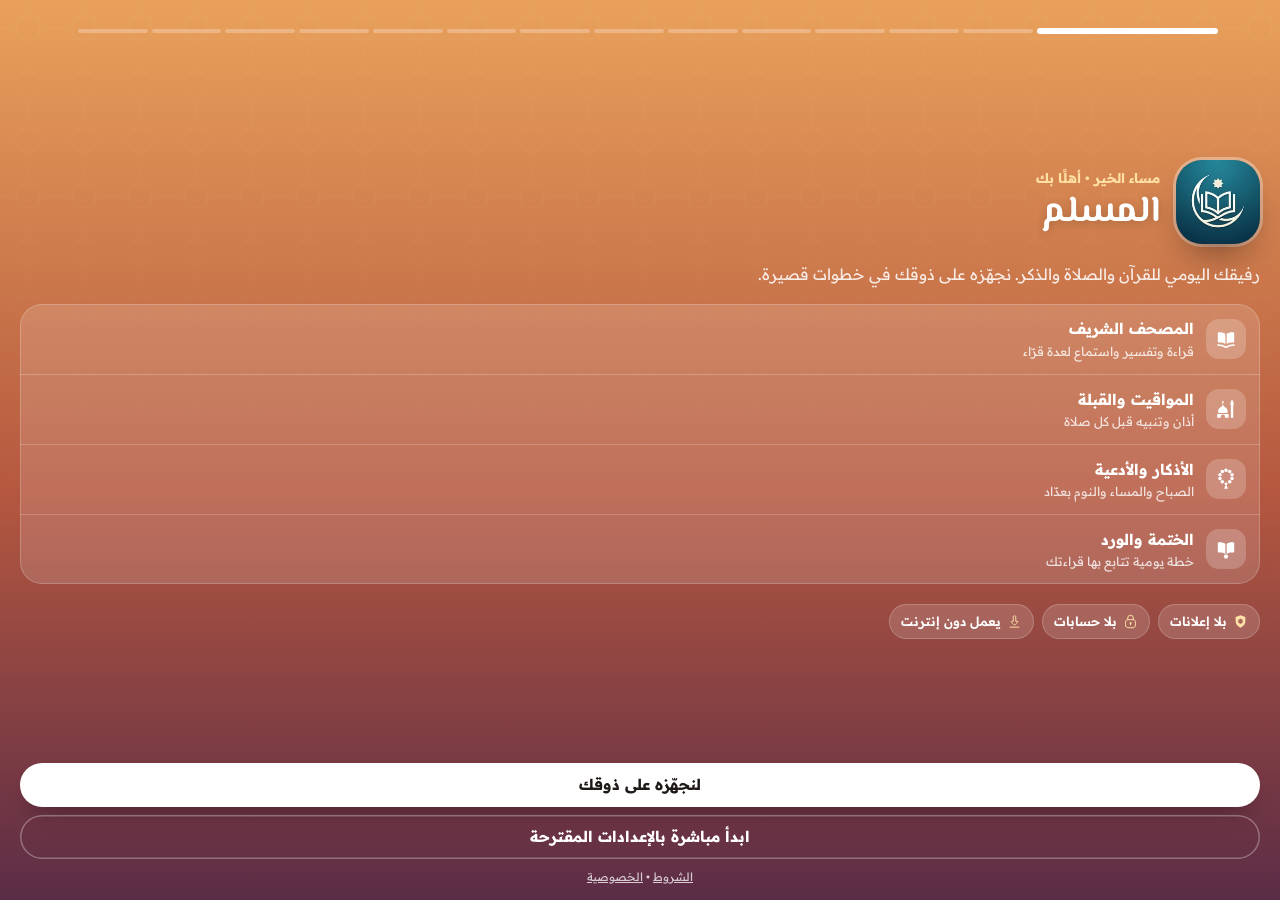
==== index.html @ fe561a9b "Update to 4.0.0 Co-Authored-By: Claude Opus 5.5 <noreply@anthropic.com>" ====
<!doctype html>
<html lang="ar" dir="rtl" data-skin="glass" data-theme="light">
<head>
<meta charset="utf-8">
<meta http-equiv="Content-Security-Policy" content="default-src 'self'; script-src 'self' 'wasm-unsafe-eval' https://maps.googleapis.com https://maps.gstatic.com; style-src 'self' 'unsafe-inline' https://fonts.googleapis.com; img-src 'self' data: blob: https:; media-src 'self' blob: data: https:; font-src 'self' data: https://fonts.gstatic.com; connect-src 'self' https: blob: data:; worker-src 'self' blob:; frame-src https://www.youtube-nocookie.com https://www.youtube.com; object-src 'none'; base-uri 'self'; form-action 'none'">
<meta name="referrer" content="origin">
<meta name="viewport" content="width=device-width,initial-scale=1,viewport-fit=cover,user-scalable=no,interactive-widget=resizes-content">
<meta name="theme-color" content="#0c1512">
<meta name="color-scheme" content="light dark">
<title>المسلم</title>
<link rel="manifest" href="manifest.webmanifest">
<link rel="icon" href="img/icon-192.png">
<link rel="apple-touch-icon" href="img/apple-touch-icon.png">
<meta name="apple-mobile-web-app-capable" content="yes">
<meta name="mobile-web-app-capable" content="yes">
<meta name="apple-mobile-web-app-status-bar-style" content="black-translucent">
<meta name="apple-mobile-web-app-title" content="المسلم">
<link rel="stylesheet" href="css/base.css">
<link rel="stylesheet" href="css/glass.css">
<link rel="stylesheet" href="css/material.css">
<link rel="stylesheet" href="css/screens.css">
<link rel="stylesheet" href="css/reader.css">
<link rel="stylesheet" href="css/v2-sunnah.css">
<link rel="stylesheet" href="css/v2-prophets.css">
<link rel="stylesheet" href="css/v2-tajweed.css">
<link rel="stylesheet" href="css/v2-adhkar2.css">
<link rel="stylesheet" href="css/v2-zakat.css">
<link rel="stylesheet" href="css/v2-moon.css">
<link rel="stylesheet" href="css/v2-occasions.css">
<link rel="stylesheet" href="css/v2-mosques.css">
<link rel="stylesheet" href="css/v2-cards.css">
<link rel="stylesheet" href="css/v2-hifz.css">
<link rel="stylesheet" href="css/v2-ruqya2.css">
<link rel="stylesheet" href="css/v2-qibla.css">
<link rel="stylesheet" href="css/v2-qplayer.css">
<link rel="stylesheet" href="css/v2-navbar.css">
<link rel="stylesheet" href="css/v2-mushaf.css">
<link rel="stylesheet" href="css/v2-onboard.css">
<link rel="stylesheet" href="css/v2-extras.css">
<link rel="stylesheet" href="css/v2-cal.css">
<link rel="stylesheet" href="css/v2-system.css">
<link rel="stylesheet" href="css/v2-library.css">
<link rel="stylesheet" href="css/v2-popup.css">
<link rel="stylesheet" href="css/v2-tasmee2.css">
<link rel="stylesheet" href="css/v2-a11y.css">
<link rel="stylesheet" href="css/v3-design.css">
</head>
<body>
<div id="app">
  <div id="bg"><i class="blob b1"></i><i class="blob b2"></i><i class="blob b3"></i><div id="bg-img"></div><div id="bg-dim"></div></div>
  <main id="screens"></main>
  <nav id="tabbar" aria-label="التنقل الرئيسي"></nav>
  <div id="views"></div>
  <div id="sheet-root"></div>
  <div id="toast-root"></div>
</div>
<script src="js/errlog.js"></script>
<script src="js/vendor/adhan.min.js"></script>
<script src="js/core.js"></script>
<script src="js/v2-weblock.js"></script>
<script src="js/i18n.js"></script>
<script src="js/share.js"></script>
<script src="js/icons.js"></script>
<script src="js/icons-huge.js"></script>
<script src="js/data.js"></script>
<script src="js/v2-reciters.js"></script>
<script src="js/theme.js"></script>
<script src="js/adhkar-data.js"></script>
<script src="js/content-data.js"></script>
<script src="js/quran.js"></script>
<script src="js/qcf.js"></script>
<script src="js/reader.js"></script>
<script src="js/downloads.js"></script>
<script src="js/prayer.js"></script>
<script src="js/adhkar.js"></script>
<script src="js/tasbih.js"></script>
<script src="js/tracker.js"></script>
<script src="js/calendar.js"></script>
<script src="js/more.js"></script>
<script src="js/ramadan.js"></script>
<script src="js/kids.js"></script>
<script src="js/learn-data.js"></script>
<script src="js/kids-learn.js"></script>
<script src="js/extras.js"></script>
<script src="js/sounds.js"></script>
<script src="js/adhan-dl.js"></script>
<script src="js/notifs.js"></script>
<script src="js/mosque-bgs.js"></script>
<script src="js/settings2.js"></script>
<script src="js/settings.js"></script>
<script src="js/library-data.js"></script>
<script src="js/library.js"></script>
<script src="js/quiz-data.js"></script>
<script src="js/quiz.js"></script>
<script src="js/sections.js"></script>
<script src="js/quran2.js"></script>
<script src="js/v2-sunnah.js"></script>
<script src="js/v2-prophets-data-a.js"></script>
<script src="js/v2-prophets-data-b.js"></script>
<script src="js/v2-prophets-videos.js"></script>
<script src="js/v2-prophets.js"></script>
<script src="js/v2-tajweed.js"></script>
<script src="js/v2-adhkar2.js"></script>
<script src="js/v2-zakat.js"></script>
<script src="js/v2-cards.js"></script>
<script src="js/v2-hifz.js"></script>
<script src="js/v2-ruqya2.js"></script>
<script src="js/v2-qibla.js"></script>
<script src="js/v2-qplayer.js"></script>
<script src="js/v2-mosques.js"></script>
<script src="js/v2-dst.js"></script>
<script src="js/v2-system.js"></script>
<script src="js/v2-plog.js"></script>
<script src="js/v2-health.js"></script>
<script src="js/v2-travel.js"></script>
<script src="js/v2-unify.js"></script>
<script src="js/v2-dedupe.js"></script>
<script src="js/v2-navbar.js"></script>
<script src="js/v2-mushaf.js"></script>
<script src="js/v2-onboard.js"></script>
<script src="js/v2-extras.js"></script>
<script src="js/v2-imgmenu.js"></script>
<script src="js/v2-sounds.js"></script>
<script src="js/v2-library.js"></script>
<script src="js/islambook-data.js"></script>
<script src="js/islambook.js"></script>
<script src="js/hal-data.js"></script>
<script src="js/hal.js"></script>
<script src="js/dreams.js"></script>
<script src="js/v3-tour.js"></script>
<script src="js/v2-voice.js"></script>
<script src="js/v2-qasr.js"></script>
<script src="js/v2-tasmee.js"></script>
<script src="js/moon.js"></script>
<script src="js/v2-moon.js"></script>
<script src="js/v2-occasions.js"></script>
<script src="js/main.js"></script>
<script src="js/v2-webpush.js"></script>
<script src="js/v2-popup.js"></script>
<script src="js/v2-wnow.js"></script>
<script src="js/ideas.js"></script>
<script src="js/nowplaying.js"></script>
<script src="js/glass.js"></script>
<script src="js/v2-polish.js"></script>
<script src="js/v2-native.js"></script>
</body>
</html>
---- css/base.css ----
/* ===== Base: fonts, reset, layout, shared components ===== */
@font-face{font-family:"Readex Pro";src:url(../fonts/readex-pro-arabic-wght-normal.woff2) format("woff2");font-weight:160 700;font-display:swap;unicode-range:U+0600-06FF,U+0750-077F,U+0870-088E,U+0890-0891,U+0897-08E1,U+08E3-08FF,U+200C-200E,U+2010-2011,U+204F,U+2E41,U+FB50-FDFF,U+FE70-FE74,U+FE76-FEFC,U+102E0-102FB,U+10E60-10E7E,U+10EC2-10EC4,U+10EFC,U+1EE00-1EEFF}
@font-face{font-family:"Readex Pro";src:url(../fonts/readex-pro-latin-wght-normal.woff2) format("woff2");font-weight:160 700;font-display:swap;unicode-range:U+0000-00FF,U+0131,U+0152-0153,U+02BB-02BC,U+02C6,U+02DA,U+02DC,U+0304,U+0308,U+0329,U+2000-206F,U+20AC,U+2122,U+2191,U+2193,U+2212,U+2215,U+FEFF,U+FFFD}
@font-face{font-family:"ArDigits";src:url(../fonts/noto-sans-arabic-arabic-wght-normal.woff2) format("woff2");font-weight:100 900;font-display:swap;unicode-range:U+0660-0669,U+06F0-06F9}
@font-face{font-family:"Rakkas";src:url(../fonts/rakkas-arabic-400-normal.woff2) format("woff2");font-weight:400;font-display:swap}
@font-face{font-family:"El Messiri";src:url(../fonts/el-messiri-arabic-600-normal.woff2) format("woff2");font-weight:600;font-display:swap}
@font-face{font-family:"El Messiri";src:url(../fonts/el-messiri-arabic-700-normal.woff2) format("woff2");font-weight:700 800;font-display:swap}
@font-face{font-family:"Noto Sans Arabic";src:url(../fonts/noto-sans-arabic-arabic-wght-normal.woff2) format("woff2");font-weight:100 900;font-display:swap}
@font-face{font-family:"Amiri Quran";src:url(../fonts/amiri-quran-arabic-400-normal.woff2) format("woff2");font-weight:400;font-display:swap}
@font-face{font-family:"QParen";src:url(../fonts/readex-pro-latin-wght-normal.woff2) format("woff2");font-weight:160 700;unicode-range:U+0028-0029,U+005B,U+005D,U+007B,U+007D}
@font-face{font-family:"Reem Kufi";src:url(../fonts/reem-kufi-arabic-500-normal.woff2) format("woff2");font-weight:500;font-display:swap}
@font-face{font-family:"Reem Kufi";src:url(../fonts/reem-kufi-arabic-700-normal.woff2) format("woff2");font-weight:700;font-display:swap}

:root{
  --ease:cubic-bezier(.2,.8,.2,1);
  --spring:cubic-bezier(.34,1.4,.5,1);
  --sp:cubic-bezier(.34,1.5,.5,1);
  --font:"ArDigits","Readex Pro","Noto Sans Arabic",system-ui,-apple-system,"Segoe UI",Roboto,sans-serif;
  --font-quran:"QParen","Amiri Quran","Amiri","Traditional Arabic",serif;
  --font-title:"El Messiri","Readex Pro","Noto Sans Arabic",sans-serif;
  --tabbar-h:78px;
  --gold:#c9a24b;--ok:#2e9d6a;--danger:#d64545;--warn:#e0a21a;
  --sat:env(safe-area-inset-top,0px);--sab:env(safe-area-inset-bottom,0px);
  --fs:1; /* UI font scale */
}
@supports (transition-timing-function:linear(0,1)){:root{--sp:linear(0,.18 5%,.55 11%,.88 19%,1.04 28%,1.07 34%,1.04 42%,1.01 52%,.995 64%,1);--spring:var(--sp)}}
@property --glow{syntax:'<number>';inherits:false;initial-value:0}
*{box-sizing:border-box;-webkit-tap-highlight-color:transparent}
html,body{margin:0;height:100%;background:var(--s0);color:var(--on-s);font-family:var(--font);overscroll-behavior:none;font-size:calc(16px * var(--fs))}
body{-webkit-user-select:none;user-select:none;-webkit-touch-callout:none;line-height:1.65;font-weight:400;-webkit-font-smoothing:antialiased;text-rendering:optimizeLegibility}
button,input,select,textarea{font:inherit;color:inherit}
button{cursor:pointer;border:0;background:none;padding:0}
input,textarea{-webkit-user-select:text;user-select:text}
a{color:var(--p)}
svg.ic{width:1.5em;height:1.5em;stroke:currentColor;fill:none;stroke-width:1.8;stroke-linecap:round;stroke-linejoin:round;flex:none}
svg.ic.tb{stroke-width:2}
svg.ic.fill{fill:currentColor;stroke:none}
::-webkit-scrollbar{width:0;height:0}
.num{font-feature-settings:"tnum";font-variant-numeric:tabular-nums;unicode-bidi:isolate}
input.field,textarea.field{unicode-bidi:plaintext;text-align:start}
bdi{unicode-bidi:isolate}
.muted{color:var(--on-sv)}
.small{font-size:.82rem}
.tiny{font-size:.72rem}
.bold{font-weight:700}
.center{text-align:center}
.grow{flex:1;min-width:0}
.row-flex{display:flex;align-items:center;gap:10px}
.col-flex{display:flex;flex-direction:column;gap:10px}
.gap-s{gap:6px}
.hide{display:none!important}
.title-font{font-family:var(--font-title)}
.qfont{font-family:var(--font-quran)}

#app{position:fixed;inset:0;overflow:hidden;background:var(--s0)}
#bg{position:absolute;inset:0;z-index:0;overflow:hidden;pointer-events:none}
#bg-img{position:absolute;inset:-6%;background-size:cover;background-position:center;opacity:0;transition:opacity .6s var(--ease),filter .4s}
#bg-dim{position:absolute;inset:0;background:var(--s0);opacity:0;transition:opacity .4s}
#bg.has-img #bg-img{opacity:1}
.blob{position:absolute;border-radius:50%;opacity:.55;will-change:transform;transform:translateZ(0)}
.blob.b1{width:60vmax;height:60vmax;top:-20vmax;inset-inline-end:-18vmax;background:radial-gradient(closest-side,var(--p),transparent);animation:float1 22s ease-in-out infinite alternate}
.blob.b2{width:48vmax;height:48vmax;bottom:-18vmax;inset-inline-start:-14vmax;background:radial-gradient(closest-side,var(--gold),transparent);opacity:.4;animation:float2 26s ease-in-out infinite alternate}
.blob.b3{width:34vmax;height:34vmax;top:35%;inset-inline-start:25%;background:radial-gradient(closest-side,var(--pc),transparent);opacity:.6;animation:float3 30s ease-in-out infinite alternate}
@keyframes float1{to{transform:translate(-9vmax,12vmax) scale(1.15)}}
@keyframes float2{to{transform:translate(12vmax,-10vmax) scale(1.2)}}
@keyframes float3{to{transform:translate(-14vmax,-8vmax) scale(.85)}}
html[data-skin=material] .blob{display:none}
html[data-anim=off] .blob,html[data-fx=low] .blob{animation:none}

#screens{position:absolute;inset:0;z-index:1}
.screen{position:absolute;inset:0;overflow-y:auto;overflow-x:hidden;padding:calc(var(--sat) + 14px) 16px calc(var(--tabbar-h) + var(--sab) + 34px);display:none;scroll-behavior:smooth}
.screen.active{display:block}
.screen > *{animation:rise .5s var(--ease) both}
.screen > *:nth-child(2){animation-delay:.04s}.screen > *:nth-child(3){animation-delay:.08s}.screen > *:nth-child(4){animation-delay:.12s}
.screen > *:nth-child(5){animation-delay:.16s}.screen > *:nth-child(6){animation-delay:.2s}.screen > *:nth-child(n+7){animation-delay:.24s}
@keyframes rise{from{opacity:0;transform:translateY(18px)}to{opacity:1;transform:none}}
@keyframes fadeIn{from{opacity:0}to{opacity:1}}
@keyframes pop{0%{transform:scale(.6);opacity:0}70%{transform:scale(1.08)}100%{transform:scale(1);opacity:1}}
html[data-anim=off] *,html[data-anim=off] *::before,html[data-anim=off] *::after{animation-duration:.001s!important;animation-delay:0s!important;transition-duration:.001s!important}

.page-top{display:flex;align-items:center;justify-content:space-between;gap:10px;margin:2px 2px 14px}
.page-top h1{margin:0;font-size:1.85rem;font-weight:700;letter-spacing:0;line-height:1.3;font-family:var(--font-title)}
.page-top .sub{font-size:.85rem;color:var(--on-sv);margin-top:-2px}
.section-h{display:flex;align-items:center;justify-content:space-between;margin:20px 4px 10px;font-weight:700;font-size:1.02rem}
.section-h small{font-weight:500;color:var(--on-sv);font-size:.8rem}

/* ---- cards / buttons shared base (skins refine) ---- */
.card{position:relative;background:var(--card-bg);border:1px solid var(--card-border);border-radius:var(--card-r,24px);box-shadow:var(--card-shadow);-webkit-backdrop-filter:var(--card-blur,none);backdrop-filter:var(--card-blur,none)}
.card.pad{padding:16px}
.card + .card{margin-top:12px}
.card.accent{background:linear-gradient(140deg,var(--p),color-mix(in oklab,var(--p) 55%,#000));color:var(--on-p);border-color:transparent}
.card.accent .muted{color:color-mix(in oklab,var(--on-p) 75%,transparent)}
.btn{display:inline-flex;align-items:center;justify-content:center;gap:8px;min-height:44px;padding:0 20px;border-radius:var(--btn-r,999px);font-weight:700;font-size:.95rem;background:var(--p);color:var(--on-p);transition:transform .25s var(--spring),filter .2s,background .2s;position:relative;overflow:hidden}
.btn:active{transform:scale(.95)}
.btn.tonal{background:var(--sc);color:var(--on-sc)}
.btn.ghost{background:transparent;color:var(--p);box-shadow:inset 0 0 0 1.5px var(--outline-v)}
.btn.danger{background:color-mix(in oklab,var(--danger) 18%,transparent);color:var(--danger)}
.btn.block{display:flex;width:100%}
.btn.sm{min-height:36px;padding:0 14px;font-size:.85rem}
.btn[disabled]{opacity:.45;pointer-events:none}
.icon-btn{width:42px;height:42px;display:inline-grid;place-items:center;border-radius:50%;color:var(--on-s);transition:transform .25s var(--spring),background .2s;position:relative;overflow:hidden;flex:none}
.icon-btn:active{transform:scale(.88)}
.icon-btn.tonal{background:var(--icon-bg,var(--s2))}
.icon-btn.on{background:var(--pc);color:var(--on-pc)}
.chips{display:flex;gap:8px;overflow-x:auto;padding:2px 2px 6px;margin:0 -2px}
.chip{flex:none;min-height:36px;padding:0 16px;border-radius:var(--chip-r,999px);background:var(--chip-bg);color:var(--on-s);font-weight:600;font-size:.88rem;display:inline-flex;align-items:center;gap:6px;box-shadow:inset 0 0 0 1px var(--outline-v);transition:all .25s var(--ease)}
.chip.on{background:var(--pc);color:var(--on-pc);box-shadow:inset 0 0 0 1px transparent}
.seg{display:flex;padding:4px;border-radius:999px;background:var(--seg-bg);gap:2px}
.seg button{flex:1;min-height:36px;border-radius:999px;font-weight:700;font-size:.88rem;color:var(--on-sv);transition:all .3s var(--ease);padding:0 12px}
.seg button.on{background:var(--seg-on,var(--p));color:var(--on-p);box-shadow:0 2px 10px rgba(0,0,0,.12)}
.switch{position:relative;width:52px;height:30px;flex:none;border-radius:999px;background:var(--outline-v);transition:background .25s;cursor:pointer}
.switch::after{content:"";position:absolute;top:3px;inset-inline-start:3px;width:24px;height:24px;border-radius:50%;background:#fff;box-shadow:0 1px 4px rgba(0,0,0,.3);transition:transform .3s var(--spring)}
.switch.on{background:var(--p)}
.switch.on::after{transform:translateX(-22px)}
html[dir=rtl] .switch.on::after{transform:translateX(-22px)}
.field{width:100%;min-height:46px;padding:0 14px;border-radius:16px;border:0;background:var(--field-bg);color:var(--on-s);outline:0;box-shadow:inset 0 0 0 1px var(--outline-v);transition:box-shadow .2s}
.field:focus{box-shadow:inset 0 0 0 2px var(--p)}
textarea.field{padding:12px 14px;min-height:96px;resize:none;line-height:1.7}
input[type=range]{width:100%;accent-color:var(--p)}
.badge{display:inline-flex;align-items:center;gap:4px;padding:2px 10px;border-radius:999px;font-size:.72rem;font-weight:700;background:var(--pc);color:var(--on-pc)}
.badge.gold{background:color-mix(in oklab,var(--gold) 22%,transparent);color:color-mix(in oklab,var(--gold) 80%,var(--on-s))}
.badge.ok{background:color-mix(in oklab,var(--ok) 20%,transparent);color:var(--ok)}
.badge.warn{background:color-mix(in oklab,var(--warn) 22%,transparent);color:color-mix(in oklab,var(--warn) 85%,var(--on-s))}
.sep{height:1px;background:var(--outline-v);opacity:.6;margin:10px 0}

.list{display:flex;flex-direction:column}
.item{display:flex;align-items:center;gap:14px;padding:13px 16px;position:relative;text-align:start;width:100%;transition:background .2s}
.item + .item::before{content:"";position:absolute;top:0;inset-inline:16px;height:1px;background:var(--outline-v);opacity:.55}
.item:active{background:color-mix(in oklab,var(--p) 8%,transparent)}
.item .lead{width:38px;height:38px;border-radius:12px;display:grid;place-items:center;background:var(--pc);color:var(--on-pc);flex:none}
.item .t{font-weight:600}
.item .s{font-size:.8rem;color:var(--on-sv)}
.item .trail{color:var(--on-sv);display:flex;align-items:center;gap:8px}
.empty{padding:40px 20px;text-align:center;color:var(--on-sv)}

.grid2{display:grid;grid-template-columns:1fr 1fr;gap:12px}
.grid3{display:grid;grid-template-columns:repeat(3,1fr);gap:12px}
.grid4{display:grid;grid-template-columns:repeat(4,1fr);gap:10px}
.tile{display:flex;flex-direction:column;align-items:center;justify-content:center;gap:8px;padding:14px 6px;text-align:center;font-weight:600;font-size:.82rem;border-radius:var(--card-r,24px);transition:transform .3s var(--spring)}
.tile:active{transform:scale(.93)}
.tile .ti{width:46px;height:46px;border-radius:16px;display:grid;place-items:center;background:var(--pc);color:var(--on-pc)}
.tile .ti svg{width:1.45em;height:1.45em}

/* ---- tab bar ---- */
#tabbar{position:absolute;z-index:6;inset-inline:0;bottom:0;display:flex;justify-content:center;pointer-events:none;padding:0 0 var(--sab)}
#tabbar .bar{pointer-events:auto;display:flex;position:relative}
.tab{position:relative;display:flex;flex-direction:column;align-items:center;justify-content:center;gap:2px;font-size:.7rem;font-weight:600;color:var(--on-sv);transition:color .25s,transform .3s var(--spring);z-index:1}
.tab:active{transform:scale(.92)}
.tab.on{color:var(--on-pc)}
.tab svg{transition:transform .35s var(--spring)}
.tab.on svg{transform:translateY(-1px) scale(1.08)}

/* ---- views (overlay pages) ---- */
#views{position:absolute;inset:0;z-index:10;pointer-events:none}
.view{position:absolute;inset:0;pointer-events:auto;display:flex;flex-direction:column;background:var(--view-bg);overflow:hidden}
.view.leaving{pointer-events:none}
.view-head{display:flex;align-items:center;gap:6px;padding:calc(var(--sat) + 8px) 10px 8px;min-height:60px;position:relative;z-index:2;background:var(--head-bg);-webkit-backdrop-filter:var(--head-blur,none);backdrop-filter:var(--head-blur,none)}
.view-head h2{margin:0;font-size:1.25rem;font-weight:700;flex:1;min-width:0;white-space:nowrap;overflow:hidden;text-overflow:ellipsis;font-family:var(--font-title)}
.view-body{flex:1;overflow-y:auto;overflow-x:hidden;padding:8px 16px calc(28px + var(--sab));position:relative}
.view-body.nopad{padding:0}

/* ---- sheet / dialog / toast ---- */
#sheet-root{position:absolute;inset:0;z-index:30;pointer-events:none}
.scrim{position:absolute;inset:0;background:rgba(0,0,0,.42);opacity:0;transition:opacity .3s;pointer-events:auto}
.scrim.in{opacity:1}
.sheet{position:absolute;inset-inline:0;bottom:0;max-height:88%;display:flex;flex-direction:column;pointer-events:auto;background:var(--sheet-bg);border-radius:var(--sheet-r,28px) var(--sheet-r,28px) 0 0;transform:translateY(105%);transition:transform .42s var(--ease);box-shadow:0 -10px 50px rgba(0,0,0,.25);-webkit-backdrop-filter:var(--sheet-blur,none);backdrop-filter:var(--sheet-blur,none);padding-bottom:var(--sab)}
.sheet.in{transform:none}
.sheet .grab{width:38px;height:5px;border-radius:9px;background:var(--outline-v);margin:10px auto 4px;flex:none}
.sheet .sheet-h{padding:6px 20px 10px;font-weight:800;font-size:1.05rem;display:flex;align-items:center;gap:10px}
.sheet .sheet-b{overflow-y:auto;padding:4px 16px 20px}
.dialog{position:absolute;inset:0;display:grid;place-items:center;padding:24px;pointer-events:auto}
.dialog .box{width:min(92%,380px);background:var(--sheet-bg);border-radius:28px;padding:22px;box-shadow:0 20px 60px rgba(0,0,0,.35);transform:scale(.9);opacity:0;transition:all .35s var(--spring);-webkit-backdrop-filter:var(--sheet-blur,none);backdrop-filter:var(--sheet-blur,none)}
.dialog.in .box{transform:none;opacity:1}
.dialog h3{margin:0 0 8px;font-size:1.1rem}
.dialog .acts{display:flex;gap:10px;justify-content:flex-end;margin-top:18px}
#toast-root{position:absolute;z-index:40;inset-inline:0;top:calc(var(--sat) + 12px);display:flex;flex-direction:column;align-items:center;gap:8px;pointer-events:none}
.toast{pointer-events:auto;max-width:88%;padding:11px 18px;border-radius:999px;background:var(--toast-bg);color:var(--toast-fg);font-size:.88rem;font-weight:600;box-shadow:0 8px 28px rgba(0,0,0,.28);animation:toastIn .45s var(--spring) both;-webkit-backdrop-filter:blur(18px);backdrop-filter:blur(18px)}
.toast.out{animation:toastOut .3s ease both}
@keyframes toastIn{from{opacity:0;transform:translateY(-18px) scale(.9)}to{opacity:1;transform:none}}
@keyframes toastOut{to{opacity:0;transform:translateY(-10px) scale(.95)}}

/* ripple (material + glass press) */
.rp{position:absolute;border-radius:50%;pointer-events:none;background:currentColor;opacity:.18;transform:scale(0);animation:rp .6s var(--ease) forwards}
@keyframes rp{to{transform:scale(1);opacity:0}}

/* progress ring */
.ring{position:relative;display:grid;place-items:center}
.ring svg{transform:rotate(-90deg)}
.ring .rt{position:absolute;inset:0;display:grid;place-items:center;text-align:center}
.ring circle{fill:none;stroke-linecap:round}
.ring .bgc{stroke:var(--ring-track,color-mix(in oklab,var(--on-s) 12%,transparent))}
.ring .fgc{stroke:var(--p);transition:stroke-dashoffset 1s var(--ease)}
.bar{height:8px;border-radius:99px;background:var(--ring-track,color-mix(in oklab,var(--on-s) 12%,transparent));overflow:hidden}
.bar i{display:block;height:100%;border-radius:99px;background:var(--p);transition:width .8s var(--ease)}
#bg-vid{position:absolute;inset:0;width:100%;height:100%;object-fit:cover;opacity:0;transition:opacity .6s}
#bg.has-img #bg-vid{opacity:1}
#bg[data-kind=video] .blob{display:none}

.seg button{white-space:nowrap}
.item .seg,.row .seg{flex:none;width:auto}.item .seg button,.row .seg button{flex:none;padding:0 14px}

/* Hugeicons: stroke everywhere, plus a soft filled layer inside icon chips */
svg.ic.hg{stroke:none;fill:none}
svg.ic.hg g{stroke-width:1.6}
svg.ic.hg .du{display:none}
svg.ic.hg .du,svg.ic.hg .du *{stroke:none!important}
.ti svg.ic.hg .du,.lead svg.ic.hg .du,.onb-fi svg.ic.hg .du,.more-all .lead svg.ic.hg .du{display:block;opacity:.2}

/* solid section icons */
svg.ic.sol{fill:currentColor;stroke:none}

/* curved-edge screens */
#screens,#tabbar,#views,#sheet-root,#toast-root{left:var(--edge-l,0px);right:var(--edge-r,0px)}
[hidden]{display:none!important}

/* iPhone home-screen app (iOS 18/26 bug): the page's viewport is shorter than the screen by the status-bar height,
   and fixed layers are clipped to it, leaving an empty band at the bottom. In that mode the shell becomes part of a document
   that is exactly as tall as the screen, so it is painted all the way down (core.js sets --app-h and the class) */
html.ios-sa,html.ios-sa body{height:var(--app-h,100%)!important;min-height:0;overflow:hidden}
html.ios-sa #app{position:absolute;inset:0 0 auto 0;height:var(--app-h,100%)}

/* arrows: one refined chevron everywhere (a little bolder than the outline icons, so they read at small sizes) */
svg.ic.chev{stroke-width:2.15}
/* reorder pill: "up" over "down" in one quiet control, and a soft remove button */
.rord{flex:none;display:flex;flex-direction:column;align-items:center;width:38px;border-radius:14px;background:var(--chip-bg);overflow:hidden;
  box-shadow:inset 0 0 0 1px color-mix(in oklab,var(--on-s) 6%,transparent)}
.rord-b{width:38px;height:27px;display:grid;place-items:center;color:var(--on-s);transition:background .15s var(--ease),opacity .15s}
.rord-b svg{width:17px;height:17px}
.rord-b:active:not(:disabled){background:color-mix(in oklab,var(--p) 18%,transparent);color:var(--p)}
.rord-b:disabled{opacity:.28}
.rord-sep{display:block;width:16px;height:1px;background:color-mix(in oklab,var(--on-s) 14%,transparent)}
.rord-x{flex:none;width:38px;height:38px;border-radius:12px;display:grid;place-items:center;color:var(--on-sv);transition:background .15s var(--ease),color .15s}
.rord-x svg{width:19px;height:19px}
.rord-x:active{background:color-mix(in oklab,var(--danger) 16%,transparent);color:var(--danger)}
.item .rord+.rord-x,.item .rord+.switch{margin-inline-start:2px}

/* wide screens: an unfolded folding phone, a tablet, landscape. The content stays a readable column in the middle
   instead of stretching edge to edge; sheets and the dock follow it */
@media (min-width:700px){
  .screen{padding-inline:max(16px,calc((100% - 720px) / 2))}
  .view-body{padding-inline:max(16px,calc((100% - 720px) / 2))}
  .sheet{inset-inline:max(0px,calc((100% - 640px) / 2));border-radius:var(--sheet-r,28px) var(--sheet-r,28px) 0 0}
  .more-grid{grid-template-columns:repeat(6,minmax(0,1fr))}
}

/* iPhone native shell (js/v2-native.js): the bar is native; a screen the native layer is showing stays empty underneath it */
html[data-native] #tabbar{display:none!important}
/* !important: the glass skin's entrance animation (fill-mode both) would otherwise keep the page's screen visible under the native one */
html[data-native][data-native-show] :is(#screen-prayer,#screen-home,#screen-adhkar,#screen-more,#screen-quran){opacity:0!important;pointer-events:none!important;animation:none!important}
/* pages and sheets the native layer draws stay laid out (it reads them) but unseen */
html[data-native][data-native-view] #views,html[data-native][data-native-sheet] #sheet-root{opacity:0!important;pointer-events:none!important}
/* the native layer animates them itself; the page underneath is read where it ends up */
html[data-native][data-native-view] #views .view,html[data-native][data-native-sheet] #sheet-root .sheet{animation:none!important;transition:none!important;transform:none!important}
---- css/glass.css ----
/* ===== Skin: Liquid Glass =====
   Principles: blur only on a few large, fixed layers (tab bar, headers, sheets, toast) — cards are
   pre-composited translucent gradients, so scrolling stays smooth on Android WebView.
   Depth comes from a specular rim (mask-composite border), inner highlights and spring motion. */
html[data-skin=glass]{
  --card-r:26px;--btn-r:999px;--chip-r:999px;--sheet-r:36px;
  --card-bg:linear-gradient(160deg,rgba(255,255,255,.66),rgba(255,255,255,.38));
  --card-border:rgba(255,255,255,.55);
  --card-shadow:0 10px 30px rgba(18,44,36,.10),0 1px 2px rgba(18,44,36,.06);
  --card-blur:none;
  --chip-bg:rgba(255,255,255,.46);--seg-bg:rgba(110,130,125,.16);--field-bg:rgba(255,255,255,.55);--icon-bg:rgba(255,255,255,.55);
  --sheet-bg:rgba(248,252,251,.78);--sheet-blur:blur(40px) saturate(1.8);
  --view-bg:radial-gradient(120% 80% at 90% -10%,color-mix(in oklab,var(--p) 30%,transparent),transparent 60%),radial-gradient(90% 70% at 0% 100%,color-mix(in oklab,var(--gold) 20%,transparent),transparent 62%),var(--s0);
  --head-bg:linear-gradient(var(--s0) 40%,transparent);--head-blur:none;
  --toast-bg:rgba(24,34,31,.78);--toast-fg:#fff;--seg-on:var(--p);
  --rim:linear-gradient(135deg,rgba(255,255,255,.95),rgba(255,255,255,.18) 38%,rgba(255,255,255,.08) 62%,rgba(255,255,255,.7));
}
html[data-skin=glass][data-theme=dark],html[data-skin=glass][data-theme=amoled]{
  --card-bg:linear-gradient(160deg,rgba(255,255,255,.14),rgba(255,255,255,.05));
  --card-border:rgba(255,255,255,.10);
  --card-shadow:0 14px 36px rgba(0,0,0,.34);
  --chip-bg:rgba(255,255,255,.09);--seg-bg:rgba(255,255,255,.1);--field-bg:rgba(255,255,255,.08);--icon-bg:rgba(255,255,255,.1);
  --sheet-bg:rgba(22,30,28,.72);--toast-bg:rgba(255,255,255,.18);
  --rim:linear-gradient(135deg,rgba(255,255,255,.5),rgba(255,255,255,.05) 40%,rgba(255,255,255,.02) 62%,rgba(255,255,255,.28));
}
html[data-skin=glass][data-theme=amoled]{--view-bg:radial-gradient(120% 80% at 90% -10%,color-mix(in oklab,var(--p) 22%,transparent),transparent 60%),#000}
html[data-skin=glass] body{font-family:var(--font)}
html[data-skin=glass] #app{background:
  radial-gradient(120% 80% at 90% -10%,color-mix(in oklab,var(--p) 40%,transparent),transparent 60%),
  radial-gradient(90% 70% at 0% 100%,color-mix(in oklab,var(--gold) 28%,transparent),transparent 62%),var(--s0)}

/* ---- surfaces: specular rim + sheen + press glow (all static paint, no filters) ---- */
html[data-skin=glass] .card,html[data-skin=glass] .tile,html[data-skin=glass] .btn.tonal,html[data-skin=glass] .chip,html[data-skin=glass] .icon-btn.tonal{isolation:isolate}
html[data-skin=glass] .card::after,html[data-skin=glass] .btn.tonal::after,html[data-skin=glass] .chip::after,html[data-skin=glass] .icon-btn.tonal::after{
  content:"";position:absolute;inset:0;border-radius:inherit;padding:1.2px;background:var(--rim);pointer-events:none;z-index:2;
  -webkit-mask:linear-gradient(#000 0 0) content-box,linear-gradient(#000 0 0);-webkit-mask-composite:xor;mask:linear-gradient(#000 0 0) content-box exclude,linear-gradient(#000 0 0)}
html[data-skin=glass] .card::before{content:"";position:absolute;inset:0;border-radius:inherit;z-index:-1;pointer-events:none;
  background:radial-gradient(120px 90px at var(--px,50%) var(--py,0%),rgba(255,255,255,calc(.55*var(--glow))),transparent 70%),linear-gradient(170deg,rgba(255,255,255,.35),transparent 36%);
  transition:--glow .5s var(--ease)}
html[data-skin=glass][data-theme=dark] .card::before,html[data-skin=glass][data-theme=amoled] .card::before{background:radial-gradient(140px 100px at var(--px,50%) var(--py,0%),rgba(255,255,255,calc(.22*var(--glow))),transparent 70%),linear-gradient(170deg,rgba(255,255,255,.08),transparent 36%)}
html[data-skin=glass] .card.pressing::before,html[data-skin=glass] .tile.pressing::before{--glow:1;transition:--glow .12s}
html[data-skin=glass] .tile{position:relative;background:var(--card-bg);border:1px solid var(--card-border);box-shadow:var(--card-shadow)}
html[data-skin=glass] .card.list,html[data-skin=glass] .list.card{overflow:hidden}
html[data-skin=glass] .card.accent{background:linear-gradient(150deg,color-mix(in oklab,var(--p) 86%,#fff),color-mix(in oklab,var(--p) 60%,#000));border-color:transparent;
  box-shadow:0 16px 38px color-mix(in oklab,var(--p) 38%,transparent),inset 0 -2px 10px rgba(0,0,0,.16)}
html[data-skin=glass] .card.accent::before{background:radial-gradient(140px 100px at var(--px,70%) var(--py,0%),rgba(255,255,255,calc(.4*var(--glow))),transparent 70%),linear-gradient(165deg,rgba(255,255,255,.3),transparent 45%)}
html[data-skin=glass] .btn{background:linear-gradient(180deg,color-mix(in oklab,var(--p) 78%,#fff),var(--p));box-shadow:0 8px 20px color-mix(in oklab,var(--p) 34%,transparent),inset 0 1.5px 0 rgba(255,255,255,.5)}
html[data-skin=glass] .btn.tonal{position:relative;background:var(--card-bg);color:var(--on-s);box-shadow:0 2px 8px rgba(0,0,0,.05)}
/* ghost buttons stay see-through with coloured text (the glass .btn fill above made them teal text on teal) */
html[data-skin=glass] .btn.ghost{background:transparent;color:var(--p);box-shadow:inset 0 0 0 1.5px var(--card-border)}
html[data-skin=glass][data-theme=dark] .btn.ghost,html[data-skin=glass][data-theme=amoled] .btn.ghost{color:color-mix(in oklab,var(--p) 55%,#fff)}
html[data-skin=glass] .icon-btn.tonal{box-shadow:0 2px 8px rgba(0,0,0,.05)}
html[data-skin=glass] .chip{position:relative;box-shadow:none}
html[data-skin] .chip.on{background:linear-gradient(180deg,color-mix(in oklab,var(--p) 78%,#fff),var(--p));color:var(--on-p)}
html[data-skin=glass] .chip.on::after{opacity:.5}
html[data-skin=glass] .tile .ti{background:linear-gradient(160deg,color-mix(in oklab,var(--p) 16%,#fff),color-mix(in oklab,var(--p) 26%,transparent));color:var(--p);box-shadow:inset 0 1.5px 0 rgba(255,255,255,.75)}
html[data-skin=glass][data-theme=dark] .tile .ti,html[data-skin=glass][data-theme=amoled] .tile .ti{background:rgba(255,255,255,.1);color:color-mix(in oklab,var(--p) 70%,#fff);box-shadow:inset 0 1px 0 rgba(255,255,255,.18)}
html[data-skin=glass] .item .lead{background:rgba(255,255,255,.5);color:var(--p);box-shadow:inset 0 1px 0 rgba(255,255,255,.8)}
html[data-skin=glass][data-theme=dark] .item .lead,html[data-skin=glass][data-theme=amoled] .item .lead{background:rgba(255,255,255,.1);box-shadow:inset 0 1px 0 rgba(255,255,255,.14)}
html[data-skin] .seg{box-shadow:inset 0 1px 3px rgba(0,0,0,.08)}
html[data-skin] .seg button.on{background:linear-gradient(180deg,color-mix(in oklab,var(--p) 78%,#fff),var(--p));box-shadow:0 3px 10px color-mix(in oklab,var(--p) 30%,transparent),inset 0 1px 0 rgba(255,255,255,.5)}
html[data-skin=glass] .badge{background:rgba(255,255,255,.6);color:var(--p);box-shadow:inset 0 1px 0 rgba(255,255,255,.8)}
html[data-skin=glass][data-theme=dark] .badge,html[data-skin=glass][data-theme=amoled] .badge{background:rgba(255,255,255,.13);box-shadow:inset 0 1px 0 rgba(255,255,255,.18)}
/* the next-prayer card over a photo: always light text on a dark, dimmed picture (in dark themes the card was light teal with dark text over the photo) */
html[data-skin=glass] .prayer-hero:has(.hero-photo){color:#fff}
html[data-skin=glass][data-theme=dark] .prayer-hero:has(.hero-photo),html[data-skin=glass][data-theme=amoled] .prayer-hero:has(.hero-photo){background:linear-gradient(150deg,color-mix(in oklab,var(--p) 42%,#06161b),color-mix(in oklab,var(--p) 18%,#04090b))}
html[data-skin=glass] .prayer-hero .hero-photo::after{content:"";position:absolute;inset:0;background:rgba(3,18,23,.5)}
html[data-skin=glass] .prayer-hero:has(.hero-photo) :is(.nx-n,.nx-t,.cd,.small,.tiny,.muted,.lbl){color:inherit}
html[data-skin=glass] .prayer-hero:has(.hero-photo) .cd{text-shadow:0 1px 10px rgba(0,0,0,.55)}
html[data-skin=glass] .prayer-hero:has(.hero-photo) .nx-t{opacity:.9}
/* Apple-style switch: wide, translucent track, thumb stretches while pressed */
html[data-skin=glass] .switch{width:51px;height:31px}
html[data-skin=glass] .switch::after{top:2px;inset-inline-start:2px;width:27px;height:27px;box-shadow:0 3px 8px rgba(0,0,0,.28),0 0 0 .5px rgba(0,0,0,.04);transition:transform .4s var(--sp),width .25s var(--ease)}
html[data-skin=glass] .switch:active::after{width:34px}
html[data-skin=glass] .switch.on::after,html[data-skin=glass][dir=rtl] .switch.on::after{transform:translateX(-20px)}
html[data-skin=glass] .switch.on:active::after{transform:translateX(-27px)}
html[data-skin=glass] .switch.on{background:var(--ok)}

/* ---- press feedback (spring, release overshoots) ---- */
html[data-skin=glass] .btn,html[data-skin=glass] .tile,html[data-skin=glass] .chip,html[data-skin=glass] .icon-btn,html[data-skin=glass] button.card,html[data-skin=glass] .item{transition:transform .55s var(--sp),background .2s,box-shadow .3s}
html[data-skin=glass] .btn:active,html[data-skin=glass] .chip:active{transform:scale(.94);transition-duration:.12s}
html[data-skin=glass] .tile:active,html[data-skin=glass] button.card:active{transform:scale(.965);transition-duration:.12s}
html[data-skin=glass] .icon-btn:active{transform:scale(.86);transition-duration:.12s}

/* ---- floating liquid tab bar ---- */
html[data-skin] #tabbar .bar{margin:0 14px 10px;padding:6px;border-radius:38px;background:linear-gradient(160deg,rgba(255,255,255,.92),rgba(255,255,255,.84));border:0;
  -webkit-backdrop-filter:blur(28px) saturate(2);backdrop-filter:blur(28px) saturate(2);
  box-shadow:0 16px 40px rgba(10,30,24,.2),0 1px 3px rgba(10,30,24,.1);width:min(460px,calc(100% - 28px));overflow:visible}
html[data-skin] #tabbar .bar::after{content:"";position:absolute;inset:0;border-radius:inherit;padding:1.2px;background:var(--rim);pointer-events:none;z-index:3;
  -webkit-mask:linear-gradient(#000 0 0) content-box,linear-gradient(#000 0 0);-webkit-mask-composite:xor;mask:linear-gradient(#000 0 0) content-box exclude,linear-gradient(#000 0 0)}
html[data-skin][data-theme=dark] #tabbar .bar,html[data-skin][data-theme=amoled] #tabbar .bar{background:linear-gradient(160deg,rgba(52,64,61,.93),rgba(24,32,31,.9));box-shadow:0 18px 44px rgba(0,0,0,.5)}
html[data-skin] .tab{flex:1;height:58px;border-radius:30px}
html[data-skin] .tab.on{color:var(--p)}
html[data-skin][data-theme=dark] .tab.on,html[data-skin][data-theme=amoled] .tab.on{color:color-mix(in oklab,var(--p) 55%,#fff)}
html[data-skin] .lens{position:absolute;top:6px;bottom:6px;left:0;width:var(--lens-w,60px);border-radius:30px;z-index:0;transform:translateX(var(--lens-x,0));transform-origin:center;
  transition:transform .6s var(--sp),width .6s var(--sp);
  background:linear-gradient(180deg,rgba(255,255,255,.85),rgba(255,255,255,.42));
  box-shadow:0 6px 16px rgba(10,40,30,.16),inset 0 1.5px 0 rgba(255,255,255,1),inset 0 -2px 6px rgba(255,255,255,.5)}
html[data-skin][data-theme=dark] .lens,html[data-skin][data-theme=amoled] .lens{background:linear-gradient(180deg,rgba(255,255,255,.26),rgba(255,255,255,.1));box-shadow:0 6px 16px rgba(0,0,0,.4),inset 0 1.5px 0 rgba(255,255,255,.4)}
html[data-skin] .lens.moving{animation:lensStretch .6s var(--ease)}
@keyframes lensStretch{0%{scale:1 1}30%{scale:1.14 .9}100%{scale:1 1}}
html[data-skin] .tab .ind{display:grid;place-items:center}
html[data-skin] .tab .lb{font-size:.68rem}
html[data-skin] .tab.on svg{transform:translateY(-1px) scale(1.1)}

/* ---- navigation: push views from the inline-start edge, parent recedes (iOS-style) ---- */
/* push/pop: short, no overshoot, transform only (the old spring + scaled, faded screen behind was heavy in the iPhone web view) */
html[data-skin=glass] .view{background:var(--view-bg);box-shadow:-12px 0 32px rgba(0,0,0,.12);animation:glassPush .36s cubic-bezier(.22,.9,.24,1) both;will-change:transform}
html[data-skin=glass] .view.leaving{animation:glassPop .26s cubic-bezier(.4,0,.6,1) both}
@keyframes glassPush{from{transform:translateX(calc(var(--dx,-1)*100%))}to{transform:none}}
@keyframes glassPop{to{transform:translateX(calc(var(--dx,-1)*100%))}}
html[data-skin=glass] #screens,html[data-skin=glass] #tabbar{transition:transform .36s cubic-bezier(.22,.9,.24,1),opacity .3s}
html[data-skin=glass][data-views] #screens{transform:translateX(calc(var(--dx,-1)*-8%))}
html[data-skin=glass][data-views] #tabbar{transform:translateY(130%);opacity:0}
html[data-skin=glass] .screen.active{animation:fadeIn .4s var(--ease) both}
html[data-skin=glass] .view-head{background:var(--head-bg)}
/* status-bar scrim so scrolled content never collides with the clock / island */
html[data-skin=glass] #app::before{content:"";position:absolute;z-index:5;inset:0 0 auto 0;height:calc(var(--sat) + 6px);pointer-events:none;background:linear-gradient(var(--s0),transparent);opacity:.9}

/* ---- sheets & dialogs: spring in, frosted ---- */
html[data-skin=glass] .sheet{transition:transform .6s var(--sp);-webkit-backdrop-filter:var(--sheet-blur);backdrop-filter:var(--sheet-blur);box-shadow:0 -12px 50px rgba(0,0,0,.2),inset 0 1.5px 0 rgba(255,255,255,.7)}
html[data-skin=glass] .scrim{background:rgba(10,20,18,.34)}
html[data-skin=glass] .dialog .box{-webkit-backdrop-filter:var(--sheet-blur);backdrop-filter:var(--sheet-blur);box-shadow:0 24px 70px rgba(0,0,0,.3),inset 0 1.5px 0 rgba(255,255,255,.7)}

/* ---- low-power mode: no backdrop blur anywhere, flat translucency ---- */
html[data-fx=low][data-skin=glass] #tabbar .bar,html[data-fx=low][data-skin=glass] .sheet,html[data-fx=low][data-skin=glass] .dialog .box,html[data-fx=low] .nowplaying,html[data-fx=low] .toast{-webkit-backdrop-filter:none;backdrop-filter:none}
html[data-fx=low][data-skin=glass] #tabbar .bar{background:color-mix(in oklab,var(--s0) 88%,transparent)}
html[data-fx=low][data-skin=glass] .sheet{background:color-mix(in oklab,var(--s0) 96%,transparent)}
html[data-fx=low][data-skin=glass] .view{animation-duration:.3s}
html[data-fx=high][data-skin=glass] .card{-webkit-backdrop-filter:blur(18px) saturate(1.6);backdrop-filter:blur(18px) saturate(1.6)}
@media (prefers-reduced-motion:reduce){html[data-skin=glass] .view,html[data-skin=glass] .view.leaving{animation-duration:.01s}html[data-skin=glass] #screens{transition:none}}
html.in-reader[data-views][data-skin=glass] #screens{transform:none;opacity:1}

html[data-skin=glass] .nowplaying{background:color-mix(in oklab,var(--s0) 58%,transparent);-webkit-backdrop-filter:blur(22px) saturate(1.6);backdrop-filter:blur(22px) saturate(1.6);border:1px solid color-mix(in oklab,#fff 38%,transparent)}

/* ---- performance: blur only where it is cheap (few big surfaces); never one blur per card ---- */
html[data-skin=glass]:not([data-fx=high]){--card-blur:none}
html[data-skin=glass]:not([data-fx=high]) .card,html[data-skin=glass]:not([data-fx=high]) .trk-wrap,html[data-skin=glass]:not([data-fx=high]) .tb-btn{-webkit-backdrop-filter:none;backdrop-filter:none}
html[data-fx=low] .blob{display:none}
html[data-fx=low] .card,html[data-fx=low] .trk-wrap{box-shadow:0 1px 3px rgba(0,0,0,.08)}
html[data-fx=low] .view,html[data-fx=low] .sheet{will-change:auto}
html[data-fx=low] *{scroll-behavior:auto}
html[data-fx=low] .nowplaying,html[data-fx=low] .view-head{-webkit-backdrop-filter:none;backdrop-filter:none}
html[data-fx=low] .screen.active>*,html[data-fx=low] .screen.active .card{animation:none!important}

/* ---- smoothness: the Android-style bar is solid (no live blur); long lists skip off-screen rows; less work in low-power mode ---- */
html[data-skin=material] #tabbar .bar{-webkit-backdrop-filter:none;backdrop-filter:none;background:color-mix(in oklab,var(--s0) 94%,var(--p) 6%)}
html[data-skin=material][data-theme=dark] #tabbar .bar,html[data-skin=material][data-theme=amoled] #tabbar .bar{background:color-mix(in oklab,var(--s0) 90%,#fff 10%)}
html[data-fx=low] #tabbar .bar{-webkit-backdrop-filter:none;backdrop-filter:none;box-shadow:0 6px 18px rgba(10,30,24,.16)}
html[data-fx=low][data-skin=glass] #tabbar .bar{background:color-mix(in oklab,var(--s0) 92%,transparent)}
html[data-fx=low] .view-head,html[data-fx=low] .rd-bar,html[data-fx=low] .miniplayer{-webkit-backdrop-filter:none;backdrop-filter:none}
html[data-fx=low] .hero-photo-b{display:none}
.list>.item:nth-child(n+14),.list>button.item:nth-child(n+14){content-visibility:auto;contain-intrinsic-size:auto 64px}
.screen,.view-body{-webkit-overflow-scrolling:touch;overscroll-behavior-y:contain}
.view,.sheet{backface-visibility:hidden}
/* 90/120 Hz screens: the same travel in a little less time feels crisper */
html[data-hz="90"] .view,html[data-hz="120"] .view{animation-duration:.34s}
html[data-hz="120"] .btn,html[data-hz="120"] .chip,html[data-hz="120"] .tile,html[data-hz="120"] .icon-btn{transition-duration:.4s,.16s,.24s}

/* the same pill selection in the Android-style skin */
html[data-skin=material] .seg{background:var(--seg-bg,color-mix(in oklab,var(--on-s) 9%,transparent))}

/* ---- search bars (المزيد, the Mushaf index, Settings): floating glass pills in the tiles' own colour, no band behind them.
   On the tab screens the bar sits right under the title and sticks just below the status bar (it used to carry the status bar's
   height as padding: a big gap and a hard edge above it) ---- */
html[data-skin=glass]:not([data-solid]) :is(.sec-sticky,.st-search){background:none;-webkit-backdrop-filter:none;backdrop-filter:none}
html[data-skin=glass] .screen>.sec-sticky{top:calc(var(--sat) - 4px);padding:8px 16px}
html[data-skin=glass] .sec-sticky .field,html[data-skin=glass] .st-sbox,html[data-skin=glass] .more-bar>.icon-btn{
  background:linear-gradient(160deg,rgba(255,255,255,.86),rgba(255,255,255,.7));border:1px solid var(--card-border);box-shadow:var(--card-shadow),inset 0 1px 0 rgba(255,255,255,.25);
  -webkit-backdrop-filter:blur(30px) saturate(1.8);backdrop-filter:blur(30px) saturate(1.8)}
html[data-skin=glass] .sec-sticky .field,html[data-skin=glass] .st-sbox{min-height:48px;border-radius:999px}
html[data-skin=glass] .sec-sticky .field:focus,html[data-skin=glass] .st-sbox:focus-within{border-color:color-mix(in oklab,var(--p) 60%,transparent)}
html[data-skin=glass] .more-bar{display:flex;align-items:center;gap:10px}
html[data-skin=glass] .more-bar>.icon-btn{width:48px;height:48px;flex:none}
html[data-skin=glass] .sec-sticky .field::placeholder{color:var(--on-sv);opacity:1}
html[data-skin=glass][data-theme=dark] :is(.sec-sticky .field,.st-sbox,.more-bar>.icon-btn),html[data-skin=glass][data-theme=amoled] :is(.sec-sticky .field,.st-sbox,.more-bar>.icon-btn){background:linear-gradient(160deg,rgba(58,70,70,.86),rgba(30,40,40,.8))}
/* an entrance animation (opacity/transform) on the bar would cut its blur off from the page behind it */
html[data-skin=glass] .screen>.sec-sticky{animation:none}
---- css/material.css ----
/* ===== Skin: Material You (Material 3 Expressive-inspired) ===== */
html[data-skin=material]{
  --card-r:24px;--btn-r:999px;--chip-r:12px;--sheet-r:28px;
  --card-bg:var(--s2);--card-border:transparent;--card-shadow:none;--card-blur:none;
  --chip-bg:transparent;--seg-bg:var(--s3);--seg-on:var(--sc);--field-bg:var(--s1);--icon-bg:var(--s3);
  --sheet-bg:var(--s1);--sheet-blur:none;--view-bg:var(--s0);--head-bg:var(--s0);--head-blur:none;
  --toast-bg:var(--on-s);--toast-fg:var(--s0);
}
html[data-skin=material] body{font-family:var(--font)}
html[data-skin=material] #app{background:var(--s0)}
html[data-skin=material] .card{box-shadow:none}
html[data-skin=material] .card.accent{background:var(--p);color:var(--on-p)}
html[data-skin=material] .btn{background:var(--p);color:var(--on-p);box-shadow:none}
html[data-skin=material] .btn.tonal{background:var(--sc);color:var(--on-sc)}
/* ghost buttons stay see-through (the fill above made them pale text on a pale fill) */
html[data-skin=material] .btn.ghost{background:transparent;color:var(--p);box-shadow:inset 0 0 0 1.5px var(--outline-v)}
html[data-skin=material] .btn:active{transform:none;border-radius:16px}
html[data-skin=material] .btn,html[data-skin=material] .icon-btn,html[data-skin=material] .chip,html[data-skin=material] .tile,html[data-skin=material] .item{transition:border-radius .3s var(--spring),background .2s,transform .25s var(--spring)}
html[data-skin=material] .icon-btn:active{transform:none;border-radius:14px}
html[data-skin=material] .tile{background:var(--s2)}
html[data-skin=material] .tile .ti{background:var(--pc);color:var(--on-pc);border-radius:18px}
html[data-skin=material] .tile:active{transform:none}
html[data-skin=material] .tile:active .ti{border-radius:50%}
html[data-skin=material] .item .lead{border-radius:50%}
html[data-skin=material] .page-top h1{font-family:var(--font);font-weight:700}

/* navigation bar */
@keyframes indIn{from{width:30px}to{width:64px}}

/* views: shared-axis (x) transition */
html[data-skin=material] .view{animation:mdIn .42s var(--ease) both}
html[data-skin=material] .view.leaving{animation:mdOut .3s var(--ease) both}
@keyframes mdIn{from{opacity:0;transform:translateX(-48px)}to{opacity:1;transform:none}}
@keyframes mdOut{to{opacity:0;transform:translateX(-36px)}}
html[data-skin=material] .screen.active{animation:fadeIn .3s ease both}
html[data-skin=material] .view-head{min-height:64px}
html[data-skin=material] .view-head h2{font-family:var(--font);font-weight:600;font-size:1.3rem}
html[data-skin=material] .sheet{box-shadow:0 -2px 24px rgba(0,0,0,.2)}
html[data-skin=material] .card.pad.hero{border-radius:32px}
html[data-skin=material] .switch{background:var(--s3);box-shadow:inset 0 0 0 2px var(--outline)}
html[data-skin=material] .switch::after{background:var(--outline);width:16px;height:16px;top:7px;inset-inline-start:7px;box-shadow:none}
html[data-skin=material] .switch.on{background:var(--p);box-shadow:none}
html[data-skin=material] .switch.on::after{background:var(--on-p);width:24px;height:24px;top:3px;inset-inline-start:3px;transform:translateX(-22px)}
---- css/screens.css ----
/* ===== Screens & feature components (skin-neutral; skins supply the surface variables) ===== */

/* --- tab-bar vs progress-bar class clash --- */
#tabbar .bar{height:auto;overflow:visible;background:none;border-radius:0}
html[data-skin] #tabbar .bar{background:var(--card-bg)}
html[data-skin][data-theme=dark] #tabbar .bar,html[data-skin][data-theme=amoled] #tabbar .bar{background:rgba(30,40,38,.55)}
html[data-skin] #tabbar .bar{border-radius:38px;overflow:hidden}
.tab .lb{line-height:1}
.bar.sm{height:5px;width:100%;margin-top:8px}
.card.accent .bar{background:rgba(255,255,255,.25)}
.card.accent .bar i{background:#fff}
.card.accent .ring .bgc{stroke:rgba(255,255,255,.25)}
.card.accent .ring .fgc{stroke:#fff}

/* --- generic helpers --- */
.link{color:var(--p);font-weight:700;font-size:.82rem;padding:4px 8px}
.section-h.in{margin:0 0 12px}
.item.static{cursor:default}
.item.static:active{background:none}
.card.list,.list.card{overflow:hidden;padding:0}
.pad-s{padding:10px 4px}
.ltr{direction:ltr;text-align:left}
.rtl-ur{direction:rtl;text-align:right}
.ok{color:var(--ok)}
mark{background:color-mix(in oklab,var(--gold) 45%,transparent);color:inherit;border-radius:4px;padding:0 2px}
select.field{appearance:none;-webkit-appearance:none;max-width:48vw;padding-inline-end:10px}
.item select.field{min-height:38px;width:auto}
.item input[type=range]{width:110px}
.datenav{display:flex;align-items:center;gap:6px;margin-bottom:12px}
.datenav > .row-flex{flex:1}
.dn-c{flex:1;text-align:center;min-width:0}
.stat{text-align:center;padding:12px 6px}
.stat-n{font-size:1.5rem;font-weight:600;line-height:1.3}
@keyframes bump{0%{transform:scale(1)}40%{transform:scale(1.06)}100%{transform:scale(1)}}

/* checkbox */
.cb{width:28px;height:28px;border-radius:9px;border:2px solid var(--outline);display:grid;place-items:center;flex:none;color:transparent;transition:all .25s var(--spring);position:relative}
.cb svg{width:18px;height:18px;stroke-width:3;opacity:0;transform:scale(.3);transition:all .25s var(--spring)}
.cb.on{background:var(--p);border-color:var(--p);color:var(--on-p)}
.cb.on svg{opacity:1;transform:none}
.cb:active{transform:scale(.85)}

/* ===== Home ===== */
.home-top{align-items:flex-start}
.home-top h1{font-size:1.9rem}
.date-line{display:flex;align-items:center;gap:8px;margin-top:8px;flex-wrap:wrap}
.home-prayer{display:block;width:100%;text-align:start;padding:20px;overflow:hidden}
.home-prayer .nx-n{font-size:1.9rem;line-height:1.2}
.home-prayer .cd{font-size:1.9rem;font-weight:300;direction:ltr;unicode-bidi:isolate}
.home-prayer .hero-bar{margin-top:16px}
.home-times{display:flex;justify-content:space-between;text-align:center;gap:4px}
.ht{flex:1;padding:8px 0;border-radius:16px;transition:background .3s}
.ht.next{background:var(--pc);color:var(--on-pc)}
.ht-card{padding:8px;margin-top:12px}
.prog-g{margin-top:4px}
.pg{display:flex;flex-direction:column;align-items:center;gap:6px}
.streak{margin-top:12px;text-align:center}
.ayah-card .ayah-t{font-size:1.55rem;line-height:2.25;margin:6px 0;text-align:center}
.ayah-ref{text-align:center}
.ayah-act{justify-content:center;margin-top:10px;flex-wrap:wrap}
.quick .tile{padding:12px 2px;font-size:.72rem;margin:0}
.quick .ti{width:42px;height:42px}
.dhikr-card{margin-top:12px}
.dhikr-card .dh-text{font-size:1.3rem;line-height:2.1;margin:6px 0;text-align:center}
.dhikr-card .row-flex{justify-content:center;margin-top:8px}
.occ-card{display:block;width:100%;text-align:start;margin-top:12px}
.occ-card .lead{width:42px;height:42px;border-radius:13px;display:grid;place-items:center;background:var(--pc);color:var(--on-pc);flex:none}

/* ===== Quran list ===== */
.cont-card{display:block;width:100%;text-align:start;margin-top:4px}
.cont-t{font-size:1.5rem;line-height:1.3}
.cont-go{width:46px;height:46px;border-radius:50%;background:rgba(255,255,255,.2);display:grid;place-items:center}
.q-list{margin-top:12px}
.q-list .card + .card{margin-top:12px}
.snum{width:38px;height:38px;border-radius:12px;display:grid;place-items:center;background:var(--pc);color:var(--on-pc);font-weight:700;font-size:.82rem;flex:none}
.hz-h{padding:12px 16px 6px;font-weight:800;color:var(--p)}
.res{align-items:flex-start}
.res-t{font-size:1.2rem;line-height:2}
.dotc{display:inline-block;width:14px;height:14px;border-radius:50%;margin-inline-end:6px;vertical-align:middle}

/* mini player */
.miniplayer{position:absolute;z-index:7;inset-inline:12px;bottom:calc(var(--tabbar-h) + var(--sab) + 16px);display:flex;align-items:center;gap:6px;padding:6px 8px;border-radius:26px;background:var(--card-bg);border:1px solid var(--card-border);box-shadow:var(--card-shadow);-webkit-backdrop-filter:blur(24px) saturate(1.6);backdrop-filter:blur(24px) saturate(1.6);animation:rise .4s var(--ease)}
html[data-skin=material] .miniplayer{background:var(--s3);backdrop-filter:none;border-color:transparent}
html.in-reader .miniplayer{display:none}
.mp-ico{display:contents}
.mp-info{text-align:start;min-width:0}
.mp-t{font-weight:700;white-space:nowrap;overflow:hidden;text-overflow:ellipsis}
.mp-s{white-space:nowrap;overflow:hidden;text-overflow:ellipsis}
html.has-mini .screen{padding-bottom:calc(var(--tabbar-h) + var(--sab) + 92px)}

/* ===== Reader ===== */
.reader{position:absolute;inset:0;overflow:hidden;--rt-bg:var(--s0);--rt-fg:var(--on-s);--rt-mut:var(--on-sv);background:var(--rt-bg);color:var(--rt-fg)}
.reader[data-rt=paper]{--rt-bg:#f4ead2;--rt-fg:#2b2216;--rt-mut:#7a6a4d}
.reader[data-rt=white]{--rt-bg:#fff;--rt-fg:#161616;--rt-mut:#6b6b6b}
.reader[data-rt=dark]{--rt-bg:#14181a;--rt-fg:#e9e5d8;--rt-mut:#9a968a}
.reader[data-rt=black]{--rt-bg:#000;--rt-fg:#e6e2d6;--rt-mut:#8d897e}
.rd-main{position:absolute;inset:calc(var(--sat) + 58px) 0 calc(var(--sab) + 6px) 0;overflow:hidden;touch-action:pan-y}
.rd-top{position:absolute;z-index:3;top:0;inset-inline:0;display:flex;align-items:center;gap:2px;padding:calc(var(--sat) + 4px) 6px 4px;background:linear-gradient(var(--rt-bg) 70%,transparent);color:var(--rt-fg);transition:transform .35s var(--ease),opacity .3s}
.rd-top .icon-btn{color:var(--rt-fg)}
.imm .rd-top{transform:translateY(-110%);opacity:0;pointer-events:none}
.rd-tb{display:flex;flex-direction:column;align-items:center;justify-content:center;min-width:0;padding:2px 6px;border-radius:14px}
.rd-title{font-family:var(--font-title);font-weight:700;font-size:1.1rem;white-space:nowrap;overflow:hidden;text-overflow:ellipsis;max-width:100%}
.rd-sub{font-size:.72rem;color:var(--rt-mut)}

.pg-track{position:absolute;inset:0;overflow:hidden;direction:ltr}
.pg-slide{position:absolute;inset:0;will-change:transform;direction:rtl}
.mpage{position:absolute;inset:0;display:flex;justify-content:center;color:var(--rt-fg)}
.mp-in{width:100%;display:flex;flex-direction:column;padding:0 10px}
.mp-head{height:30px;display:flex;align-items:center;justify-content:space-between;font-size:.76rem;color:var(--rt-mut);border-bottom:1px solid color-mix(in oklab,var(--rt-fg) 12%,transparent)}
.mp-foot{height:30px;display:grid;place-items:center;color:var(--rt-mut);font-size:.85rem}
.mp-body{flex:1;display:flex;flex-direction:column;justify-content:center;min-height:0}
.ml{height:var(--lh,40px);width:100%;display:flex;align-items:center;font-size:var(--qfs,24px);line-height:1;white-space:nowrap;direction:rtl}
.ml.mw{justify-content:space-between}
.ml.mw.short{justify-content:center;gap:.28em}
.w{border-radius:6px;transition:background .2s;cursor:pointer;padding:0 1px}
.ae{display:inline-grid;place-items:center;flex:none;min-width:1.55em;height:1.55em;margin:0 .1em;border-radius:50%;border:1.5px solid var(--gold);color:var(--gold);font-family:var(--font);font-size:.5em;font-weight:700;line-height:1;transition:background .2s;cursor:pointer;padding:0 .15em}
.w.sel,.ae.sel{background:color-mix(in oklab,var(--p) 26%,transparent)}
.w.play,.ae.play{background:color-mix(in oklab,var(--gold) 38%,transparent)}
.w.hl{background:color-mix(in oklab,var(--hl,#ffd54f) 48%,transparent)}
.ae.hl{background:color-mix(in oklab,var(--hl,#ffd54f) 60%,transparent)}
.ae.bm{background:var(--gold);color:#fff}

/* ayah action bar & player */
.rd-bar{position:absolute;z-index:4;inset-inline:10px;bottom:calc(var(--sab) + 10px);padding:10px 10px 8px;border-radius:26px;background:var(--sheet-bg,var(--s2));color:var(--on-s);box-shadow:0 14px 40px rgba(0,0,0,.28);-webkit-backdrop-filter:var(--sheet-blur,none);backdrop-filter:var(--sheet-blur,none);border:1px solid var(--card-border,transparent);animation:rise .3s var(--ease)}
.ab-t{font-weight:700;font-size:.85rem;text-align:center;margin-bottom:6px}
.ab-row{display:flex;gap:2px;overflow-x:auto}
.ab{flex:none;width:58px;display:flex;flex-direction:column;align-items:center;gap:3px;padding:7px 0;border-radius:16px;color:var(--on-s);transition:background .2s}
.ab small{font-size:.64rem}
.ab.on{background:var(--pc);color:var(--on-pc)}
.ab:active{transform:scale(.92)}
.icon-btn.big{width:52px;height:52px;background:var(--p);color:var(--on-p)}

/* scroll mode */
.vscroll{position:absolute;inset:0;overflow-y:auto;padding:6px 18px 150px;scroll-behavior:auto}
.vs{margin-bottom:10px}
.sh{text-align:center;margin:18px 0 8px}
.vbism{text-align:center;font-size:1.7rem;margin:10px 0 6px}
.va{padding:14px 6px;border-bottom:1px solid color-mix(in oklab,var(--rt-fg) 10%,transparent);border-radius:10px;transition:background .25s}
.va-t{font-size:var(--vfs,1.9rem);line-height:2.4;text-align:justify;text-align-last:start;font-family:var(--font-quran)}
.va-t .ae{font-size:.42em}
.va-tl{margin-top:6px;font-size:.84rem;color:var(--rt-mut);font-style:italic;line-height:1.6}
.va-tr{margin-top:8px;font-size:.92rem;line-height:1.75}
.va.sel{background:color-mix(in oklab,var(--p) 14%,transparent)}
.va.play{background:color-mix(in oklab,var(--gold) 22%,transparent)}
.va.hl{background:color-mix(in oklab,var(--hl,#ffd54f) 30%,transparent)}
.vprev{margin:10px auto;display:flex}
.vsent{height:1px}
.reader .toast{z-index:50}

/* reader sheets */
.taf-ayah{font-size:1.55rem;line-height:2.2;text-align:center;margin-bottom:10px;padding-bottom:10px;border-bottom:1px solid var(--outline-v)}
.taf-text{line-height:2.05;font-size:1.02rem;white-space:pre-wrap}
.taf-text.ltr{font-size:.95rem;line-height:1.8}
.taf-out{min-height:80px}
.hl-row{display:flex;gap:14px;justify-content:center;padding:14px 0}
.hl-dot{width:40px;height:40px;border-radius:50%;box-shadow:inset 0 0 0 2px rgba(0,0,0,.12);display:grid;place-items:center;transition:transform .2s var(--spring)}
.hl-dot:active{transform:scale(.85)}
.hl-dot.none{background:var(--s2);color:var(--on-sv)}

/* ===== Prayer ===== */
.loc-btn{display:inline-flex;align-items:center;gap:4px;padding:2px 0;color:var(--on-sv);font-size:.88rem;font-weight:600}
.loc-btn svg{width:1.05em;height:1.05em}
.prayer-hero{position:relative;overflow:hidden;padding:20px;margin-bottom:12px}
.nx-n{font-size:2rem;line-height:1.25;font-weight:700}
.nx-t{font-size:1.05rem;opacity:.9}
.cd-wrap{margin-top:12px;display:flex;align-items:baseline;gap:8px;position:relative;z-index:1}
.cd{font-size:2.5rem;font-weight:300;letter-spacing:.02em;direction:ltr;unicode-bidi:isolate;line-height:1.1}
.hero-bar{margin-top:16px;position:relative;z-index:1}
.hero-photo{position:absolute;inset:0;z-index:0;overflow:hidden;border-radius:inherit;pointer-events:none;-webkit-mask-image:linear-gradient(to right,#000 0,rgba(0,0,0,.2) 90%);mask-image:linear-gradient(to right,#000 0,rgba(0,0,0,.2) 90%)}
.prayer-hero>*:not(.hero-photo){position:relative;z-index:1}
.hero-prev{position:relative;overflow:hidden;min-height:110px}
.ptimes .item{padding:14px 16px}
.ptime.next{background:color-mix(in oklab,var(--p) 13%,transparent)}
.ptime.next .t{color:var(--p);font-weight:800}
.pt-time{font-weight:700;font-size:1.05rem}
.icon-btn.bell{color:var(--on-sv)}
.icon-btn.bell.on{background:var(--pc);color:var(--on-pc)}
.extra-times{display:grid;gap:10px;margin-top:12px}
.extra{display:flex;justify-content:space-between;align-items:center}
.qibla-card{display:block;width:100%;text-align:start;margin-top:12px}
.mini-compass{width:62px;height:62px;color:var(--on-s);flex:none}
.chev{color:var(--on-sv)}
.chev svg{width:1.2em;height:1.2em}
.tbl-wrap{overflow-x:auto}
.ptbl{border-collapse:collapse;width:100%;font-size:.78rem;text-align:center;white-space:nowrap}
.ptbl th{padding:10px 6px;background:color-mix(in oklab,var(--p) 10%,transparent);font-weight:700}
.ptbl td{padding:8px 5px;border-top:1px solid var(--outline-v)}
.ptbl tr.today{background:color-mix(in oklab,var(--p) 14%,transparent);font-weight:700}
.adj-v{font-size:1.4rem;font-weight:800;min-width:96px;text-align:center}

/* qibla */
.q-wrap{position:relative;display:flex;flex-direction:column;align-items:center;gap:14px;padding-top:8px}
.dial-box{position:relative;width:min(82vw,330px);aspect-ratio:1;color:var(--on-s);z-index:1}
.dial{position:absolute;inset:0;transition:transform .12s linear;will-change:transform}
.dial-svg{width:100%;height:100%;overflow:visible}
.dial-pointer{position:absolute;inset:0;display:flex;justify-content:center;align-items:flex-start;pointer-events:none}
.dial-pointer svg{width:26px;height:46px;margin-top:-10px;filter:drop-shadow(0 2px 6px rgba(0,0,0,.3))}
.kaaba-mark{color:var(--gold)}
.q-status{font-size:1.1rem;font-weight:700;text-align:center;transition:color .3s;z-index:1}
.q-info{width:100%;z-index:1}
.view.aligned .q-status{color:var(--ok)}
.view.aligned .dial-box{filter:drop-shadow(0 0 18px color-mix(in oklab,var(--ok) 60%,transparent))}
.ar-video{position:fixed;inset:0;width:100vw;height:100vh;object-fit:cover;z-index:0}
.view.ar{background:#000}
.view.ar .q-wrap{color:#fff}
.view.ar .view-head{background:linear-gradient(rgba(0,0,0,.6),transparent);color:#fff}
.view.ar .view-head .icon-btn{color:#fff}
.view.ar .dial-box,.view.ar .q-status{color:#fff;text-shadow:0 1px 8px rgba(0,0,0,.6)}
.ar-mark{position:fixed;top:38%;z-index:2;transform:translateX(-50%);color:#fff;transition:left .12s linear,opacity .3s;filter:drop-shadow(0 4px 14px rgba(0,0,0,.6))}
.ar-mark svg{width:64px;height:64px;stroke-width:1.5}
.ar-mark.edge{opacity:.55}
.ar-mark.ok{color:var(--gold);filter:drop-shadow(0 0 18px #ffd54f)}

/* ===== Adhkar ===== */
.tasbih-promo{display:block;width:100%;text-align:start;margin-bottom:12px}
.promo-ic{width:54px;height:54px;border-radius:18px;background:rgba(255,255,255,.2);display:grid;place-items:center}
.promo-ic svg{width:1.7em;height:1.7em}
.catgrid{margin-top:4px}
.cat{display:flex;flex-direction:column;align-items:flex-start;gap:6px;padding:16px;text-align:start;margin:0!important;transition:transform .3s var(--spring)}
.cat:active{transform:scale(.96)}
.cat-ic{width:44px;height:44px;border-radius:14px;display:grid;place-items:center;background:var(--pc);color:var(--on-pc);margin-bottom:4px}
.dh-head{position:sticky;top:0;z-index:2;margin-bottom:12px}
.dhikr{padding:18px 16px 12px;margin-top:12px;transition:opacity .4s,transform .3s var(--spring)}
.dhikr.done{opacity:.62}
.dhikr.bump{animation:bump .28s}
.dh-title{font-size:.95rem;color:var(--p);margin-bottom:8px;font-weight:700}
.dh-text{font-size:1.4rem;line-height:2.2;text-align:start}
.dh-meta{display:flex;gap:6px;flex-wrap:wrap;margin-top:10px}
.dh-fadl{margin-top:8px;line-height:1.8}
.dh-actions{display:flex;align-items:center;margin-top:10px;gap:2px}
.dh-actions .icon-btn.on{color:var(--danger)}
.dh-count{min-width:82px;height:48px;border-radius:24px;background:var(--p);color:var(--on-p);font-weight:800;font-size:1.1rem;padding:0 18px;transition:transform .2s var(--spring),background .3s;position:relative;overflow:hidden}
.dh-count:active{transform:scale(.9)}
.dhikr.done .dh-count{background:var(--ok)}
.misc-g{margin-top:12px}
.misc-i{margin-top:12px;padding-top:12px;border-top:1px solid var(--outline-v)}
.misc-i .dh-text{font-size:1.25rem}

/* ===== Tasbih ===== */
.tasbih{display:flex;flex-direction:column;gap:6px}
.tb-pre{display:flex;gap:8px;overflow-x:auto;padding:2px 0 6px}
.tb-title{text-align:center;font-size:1.35rem;margin:6px 0;line-height:1.5}
.tb-wrap{display:grid;place-items:center;margin:6px 0 10px}
.tb-btn{position:relative;width:min(72vw,280px);aspect-ratio:1;border-radius:50%;display:grid;place-content:center;justify-items:center;background:var(--card-bg);border:1px solid var(--card-border);box-shadow:var(--card-shadow);-webkit-backdrop-filter:var(--card-blur,none);backdrop-filter:var(--card-blur,none);transition:transform .18s var(--spring);touch-action:manipulation}
.tb-btn:active{transform:scale(.95)}
.tb-btn.bump{animation:bump .22s}
.tb-btn > svg{position:absolute;inset:6px;width:calc(100% - 12px);height:calc(100% - 12px);transform:rotate(-90deg)}
.tb-tr{fill:none;stroke:color-mix(in oklab,var(--on-s) 12%,transparent)}
.tb-fg{fill:none;stroke:var(--p);stroke-linecap:round;transition:stroke-dashoffset .35s var(--ease)}
.tb-n{font-size:4.4rem;font-weight:400;line-height:1;position:relative;z-index:1}
.tb-g{position:relative;z-index:1}
.hj-btn{width:min(54vw,210px)}
.hj-btn .tb-n{font-size:3.4rem;margin-bottom:6px}
.hj-btn .tb-n.tb-start{font-size:1.9rem}
.tb-stats{margin-top:4px}
.tb-act{justify-content:center;flex-wrap:wrap;margin-top:10px}
.tb-opts{justify-content:center;gap:28px;margin-top:10px}

/* ===== Tracker ===== */
.trk-content{padding-bottom:20px}
.trk-sum{display:flex;align-items:center;gap:16px;margin-bottom:12px}
.trk-sec{margin-top:12px;overflow:hidden;padding:0}
.trk-sec-h{display:flex;align-items:center;gap:10px;padding:12px 16px}
.trk-sec-h .lead{width:34px;height:34px;border-radius:11px;display:grid;place-items:center;background:var(--pc);color:var(--on-pc);flex:none}
.trk-row{display:flex;align-items:center;gap:12px;padding:12px 16px;border-top:1px solid var(--outline-v);transition:background .2s}
.trk-row.now{background:color-mix(in oklab,var(--p) 10%,transparent)}
.card > .trk-row:first-child{border-top:0}
.trk-wrap{border-radius:var(--card-r,24px);background:var(--card-bg);border:1px solid var(--card-border);box-shadow:var(--card-shadow);-webkit-backdrop-filter:var(--card-blur,none);backdrop-filter:var(--card-blur,none)}
.trk-tbl{border-collapse:separate;border-spacing:0;min-width:0;width:100%;font-size:.7rem;text-align:center}
.trk-tbl th,.trk-tbl td{padding:4px 1px;border-bottom:1px solid var(--outline-v);border-inline-start:1px solid var(--outline-v)}
.trk-tbl thead th{background:var(--s2);font-weight:700;padding:8px 0;font-size:.62rem;position:sticky;top:0}
.trk-tbl th.nm{position:sticky;inset-inline-start:0;z-index:2;background:var(--s1);text-align:start;min-width:82px;max-width:98px;padding:4px 6px;border-inline-start:0;font-weight:600;line-height:1.35}
.trk-tbl .wt{display:inline-block;margin-inline-start:4px;padding:0 5px;border-radius:8px;background:var(--pc);color:var(--on-pc);font-size:.6rem;font-weight:800}
.trk-tbl .d2{font-size:.58rem;font-weight:500;opacity:.7}
.trk-tbl thead th.nm{z-index:3;background:var(--s2)}
.trk-tbl tr.sec th{background:var(--pc);color:var(--on-pc);text-align:start;padding:6px 10px;font-weight:800;position:static}
.trk-tbl tr.sec th svg{width:1.1em;height:1.1em;vertical-align:-2px}
.trk-tbl td .cb{width:20px;height:20px;border-radius:6px;margin:auto;border-width:1.8px}
.trk-tbl td .cb svg{width:13px;height:13px}
.trk-tbl td.dis{background:repeating-linear-gradient(45deg,color-mix(in oklab,var(--on-s) 14%,transparent) 0 4px,transparent 4px 8px)}
.trk-tbl th.today,.trk-tbl td.today{background:color-mix(in oklab,var(--p) 11%,transparent)}
.trk-tbl .tt{font-weight:800;background:color-mix(in oklab,var(--p) 6%,transparent);min-width:34px;font-size:.62rem}
.trk-tbl tfoot th,.trk-tbl tfoot td{background:var(--s3);font-weight:800}
.trk-tbl tfoot th.nm{background:var(--s3)}
.wk-bars{display:flex;gap:6px;align-items:flex-end;height:150px;margin-top:12px}
.wk-b{flex:1;display:flex;flex-direction:column;align-items:center;gap:4px;height:100%}
.wk-col{flex:1;width:100%;display:flex;align-items:flex-end;background:color-mix(in oklab,var(--on-s) 7%,transparent);border-radius:9px;overflow:hidden}
.wk-col i{display:block;width:100%;background:var(--p);border-radius:9px 9px 0 0;transition:height .9s var(--ease)}
.sec-p{margin:10px 0}
.badge-c{text-align:center;opacity:.55;display:flex;flex-direction:column;align-items:center;gap:4px;margin:0!important;transition:opacity .3s}
.badge-c.got{opacity:1}
.bd-ic{width:48px;height:48px;border-radius:50%;display:grid;place-items:center;background:var(--pc);color:var(--on-pc)}
.badge-c.got .bd-ic{background:linear-gradient(135deg,#ecd06f,#b8860b);color:#fff;box-shadow:0 6px 16px rgba(184,134,11,.4)}

/* ===== Calendar ===== */
.cal-hero{display:flex;align-items:center;gap:8px;padding:6px 2px 14px}
.cal-title{flex:1;text-align:center;min-width:0}
.cal-mn{font-size:1.75rem;font-weight:700;line-height:1.2;background:linear-gradient(90deg,var(--p),var(--gold));-webkit-background-clip:text;background-clip:text;color:transparent}
.cal-yr{display:flex;align-items:center;justify-content:center;gap:8px;margin-top:2px;font-size:.78rem;color:var(--on-sv)}
.cal-yr i{width:4px;height:4px;border-radius:50%;background:var(--gold)}
.cal-nav{width:42px;height:42px;border-radius:50%;display:grid;place-items:center;background:var(--card-bg);border:1px solid var(--card-border);color:var(--on-s);flex:none}
.cal-nav:active{transform:scale(.92)}
.cal-card{padding:12px 8px 10px}
.cal-grid{display:grid;grid-template-columns:repeat(7,1fr);gap:3px 2px}
.cal-dow{text-align:center;font-size:.68rem;color:var(--on-sv);padding:2px 0 8px;font-weight:700}
.cal-dow.fri{color:var(--p)}
.cal-c{aspect-ratio:1/1.06;border-radius:50%;display:flex;flex-direction:column;align-items:center;justify-content:center;gap:1px;position:relative;transition:transform .25s var(--spring),background .2s;margin:0 auto;width:100%;max-width:50px}
.cal-c:active{transform:scale(.9)}
.cal-c.empty{pointer-events:none}
.cal-h{font-size:1.05rem;font-weight:700;line-height:1.1}
.cal-g{opacity:.5;font-size:.6rem;line-height:1}
.cal-c.fri .cal-h{color:var(--p)}
.cal-c.k-star{background:color-mix(in oklab,var(--gold) 14%,transparent)}
.cal-c.k-fast{background:color-mix(in oklab,var(--ok) 13%,transparent)}
.cal-c.k-eid{background:color-mix(in oklab,var(--gold) 28%,transparent);box-shadow:inset 0 0 0 1.5px var(--gold)}
.cal-c.today{background:var(--p);color:var(--on-p);box-shadow:0 6px 16px -4px var(--p)}
.cal-c.today .cal-h,.cal-c.today .cal-g{color:var(--on-p);opacity:1}
.cal-c.sel:not(.today){box-shadow:inset 0 0 0 2px var(--p)}
.cal-c.sel.today{outline:2px solid var(--p);outline-offset:2px}
.cal-dots{position:absolute;bottom:3px;display:flex;gap:2px;height:5px}
.cal-dot{display:inline-block;width:5px;height:5px;border-radius:50%;background:var(--gold)}
.cal-dot.k-fast{background:var(--ok)}
.cal-dot.k-eid{background:var(--danger)}
.cal-dot.k-note{background:#38a3ff}
.cal-c.today .cal-dot{box-shadow:0 0 0 1px var(--on-p)}
.cal-leg{justify-content:center;gap:14px;margin:10px 0 12px;flex-wrap:wrap}
.cal-dcard{padding:16px}
.cd-top{display:flex;align-items:center;gap:12px}
.cd-num{width:52px;height:52px;border-radius:18px;display:grid;place-items:center;background:var(--pc);color:var(--on-pc);font-size:1.5rem;font-weight:700;flex:none}
.cd-rel{font-size:.72rem;font-weight:700;padding:4px 10px;border-radius:99px;background:color-mix(in oklab,var(--p) 14%,transparent);color:var(--p);flex:none}
.cd-occ{margin-top:10px;display:flex;flex-direction:column;gap:6px}
.cd-note{display:flex;gap:8px;align-items:flex-start;margin-top:10px;padding:10px 12px;border-radius:14px;background:color-mix(in oklab,var(--on-s) 6%,transparent);font-size:.88rem}
.cd-note svg{flex:none;margin-top:2px;width:18px;height:18px}
.cal-leg .cal-dot{vertical-align:middle}
.occ-row{display:flex;gap:8px;align-items:center;margin-top:10px}
.conv-out{text-align:center;padding:6px}

/* ===== More ===== */
.more-grid .tile{margin:0}
.about{margin-top:18px;text-align:center}
.name-big{font-size:2.5rem;text-align:center;margin:6px 0;line-height:1.5}
.fri-hero,.ram-hero{text-align:center;margin-bottom:4px}
.fri-hero .cd{font-size:2rem;margin-top:8px;font-weight:400}
.dua-t{font-size:1.35rem;line-height:2.15;margin:8px 0}
.hj-step{display:flex;gap:12px;padding:14px 16px;border-top:1px solid var(--outline-v)}
.card > .hj-step:first-child{border-top:0}
.hj-n{width:30px;height:30px;border-radius:50%;background:var(--pc);color:var(--on-pc);display:grid;place-items:center;font-weight:800;flex:none;font-size:.85rem}
.hj-d{line-height:1.95;margin-top:4px}
.kid-step{display:flex;gap:14px;align-items:center;width:100%;text-align:start;margin:0 0 10px!important}
.kid-e{font-size:2.3rem;line-height:1}
.kid-e.big{font-size:4rem}
.kid-step:not(.open) .kid-d{display:-webkit-box;-webkit-line-clamp:1;-webkit-box-orient:vertical;overflow:hidden}
.kid-d{line-height:1.8}
.radio-now{margin-bottom:0}
.tv-card{overflow:hidden;padding:0}
.tv-video{width:100%;aspect-ratio:16/9;background:#000;display:block}

/* ===== Settings ===== */
.skin-grid{gap:12px}
.skin-card{display:flex;flex-direction:column;gap:6px;padding:10px;border-radius:24px;text-align:center;background:var(--card-bg);border:2px solid var(--card-border);transition:border-color .25s,transform .3s var(--spring)}
.skin-card.on{border-color:var(--p);transform:scale(1.02)}
.skin-prev{height:112px;border-radius:16px;position:relative;overflow:hidden}
.sp-card{position:absolute;top:12px;inset-inline:12px;height:34px}
.sp-card.s{top:54px;inset-inline-end:46%;height:28px}
.sp-bar{position:absolute;bottom:8px;inset-inline:12px;height:22px;display:flex;justify-content:space-around;align-items:center}
.sp-bar i{width:10px;height:10px;border-radius:50%;background:currentColor;opacity:.7}
.sp-glass{background:linear-gradient(135deg,#5ec9a8,#2d6bd1 60%,#a05bd6)}
.sp-glass .sp-card{background:rgba(255,255,255,.34);border:1px solid rgba(255,255,255,.65);border-radius:16px;box-shadow:inset 0 1px 0 rgba(255,255,255,.8)}
.sp-glass .sp-bar{background:rgba(255,255,255,.38);border-radius:14px;color:#fff;border:1px solid rgba(255,255,255,.6)}
.sp-material{background:#eef4ef}
.sp-material .sp-card{background:#cfe8dc;border-radius:12px}
.sp-material .sp-bar{inset-inline:0;bottom:0;height:26px;background:#e2ebe4;color:#3d5a4d}
.sp-material .sp-bar i:nth-child(1){width:26px;height:12px;border-radius:8px;opacity:1;background:#bfdccb}
.swatches{display:flex;flex-wrap:wrap;gap:12px;margin-bottom:4px}
.swatch{width:42px;height:42px;border-radius:50%;background:var(--c);position:relative;display:grid;place-items:center;transition:transform .25s var(--spring);box-shadow:inset 0 0 0 2px rgba(255,255,255,.35);color:#fff;font-weight:800}
.swatch.on{transform:scale(1.14);outline:3px solid var(--on-s);outline-offset:2px}
.swatch.on::after{content:"✓";text-shadow:0 1px 3px rgba(0,0,0,.5)}
.swatch.custom{background:conic-gradient(#f44,#fc4,#4f4,#4ff,#44f,#f4f,#f44);overflow:hidden}
.swatch.custom svg{width:1.2em;height:1.2em;stroke:#fff;stroke-width:3}
.swatch-pick{position:absolute;inset:0;opacity:0;width:100%;height:100%;cursor:pointer}
.bg-grid{display:grid;grid-template-columns:repeat(3,1fr);gap:10px}
.bg-t{aspect-ratio:3/4;border-radius:18px;display:flex;align-items:flex-end;justify-content:center;padding:8px;font-weight:700;font-size:.74rem;color:#fff;position:relative;overflow:hidden;box-shadow:inset 0 0 0 1px var(--outline-v);transition:transform .25s var(--spring)}
.bg-t:active{transform:scale(.95)}
.bg-t span{background:rgba(0,0,0,.45);padding:2px 10px;border-radius:99px;-webkit-backdrop-filter:blur(6px);backdrop-filter:blur(6px)}
.bg-t.on{outline:3px solid var(--p);outline-offset:2px}
.bg-t > svg{position:absolute;top:36%;width:2em;height:2em;color:var(--on-s)}

/* fonts: Reem Kufi has a very narrow space glyph */
.title-font,.page-top h1,.view-head h2,.sheet-h,.dialog h3{word-spacing:.04em}
.kaaba-mark{position:absolute;inset:0;display:flex;justify-content:center;align-items:flex-start;pointer-events:none}
.kaaba-mark span{margin-top:-15px;width:34px;height:34px;border-radius:50%;background:var(--s0);border:2px solid var(--gold);display:grid;place-items:center;color:var(--gold);box-shadow:0 2px 8px rgba(0,0,0,.25)}
.kaaba-mark svg{width:20px;height:20px;stroke-width:2}

/* ===== extras: zakat, onboarding, stats ===== */
.zk-form{display:grid;grid-template-columns:1fr 1fr;gap:12px;margin:12px 0}
.zk-f{display:flex;flex-direction:column;gap:4px}
.zk-f label{font-size:.75rem}
.zk-out{margin-top:4px}
.zk-n{font-size:1.9rem;font-weight:800;line-height:1.3}
.stat{text-align:center}
.stat-n{font-size:1.7rem;font-weight:800}
.onb{min-height:100%;display:flex;flex-direction:column;gap:14px;padding:calc(var(--sat,0px) + 28px) 22px calc(var(--sab,0px) + 22px);animation:onbIn .5s var(--ease,ease) both}
@keyframes onbIn{from{opacity:0;transform:translateY(18px)}to{opacity:1;transform:none}}
.onb .grow{flex:1}
.onb-hero{flex:1;display:flex;flex-direction:column;align-items:center;justify-content:center;text-align:center;gap:12px}
.onb-hero p{line-height:1.9;max-width:320px}
.onb-logo{width:104px;height:104px;border-radius:32px;display:grid;place-items:center;background:var(--pc);color:var(--on-pc);box-shadow:0 12px 40px -10px var(--p);animation:float 4s ease-in-out infinite}
.onb-logo svg{width:52px;height:52px;stroke-width:1.6}
@keyframes float{50%{transform:translateY(-8px)}}
.onb-dots{display:flex;gap:7px;justify-content:center}
.onb-dots i{width:8px;height:8px;border-radius:9px;background:var(--outline-v);transition:all .35s}
.onb-dots i.on{width:26px;background:var(--p)}
.onb-cities{max-height:34vh;overflow:auto}
.onb-loc{font-size:1.1rem}
.onb h2{margin:0}

/* ===== Material You enhancements ===== */
html[data-skin=material] .page-top{padding-top:calc(var(--sat,0px) + 20px);padding-bottom:6px}
html[data-skin=material] .page-top h1{font-size:2rem;font-weight:700;letter-spacing:0}
html[data-skin=material] .page-top.collapsed h1{font-size:1.25rem}
html[data-skin=material] .card{border:0}
html[data-skin=material] .card.accent{background:var(--pc);color:var(--on-pc)}
html[data-skin=material] .prayer-hero{border-radius:32px 32px 32px 12px;padding:22px}
html[data-skin=material] .home-prayer .nx-n{font-size:2.1rem}
html[data-skin=material] .tile{background:var(--s2);border-radius:24px;transition:border-radius .35s var(--ease,ease),transform .2s}
html[data-skin=material] .tile:active{border-radius:14px;transform:scale(.96)}
html[data-skin=material] .quick .tile:nth-child(4n+1){background:var(--pc);color:var(--on-pc)}
html[data-skin=material] .quick .tile:nth-child(4n+2){background:var(--sc);color:var(--on-sc)}
html[data-skin=material] .btn{border-radius:99px}
.fab{position:fixed;inset-inline-start:18px;bottom:calc(var(--tabbar-h,84px) + var(--sab,0px) + 16px);z-index:30;height:56px;padding:0 20px 0 22px;border-radius:18px;display:none;align-items:center;gap:10px;background:var(--pc);color:var(--on-pc);font-weight:700;box-shadow:0 6px 18px -4px rgba(0,0,0,.35);transition:transform .25s var(--ease,ease),opacity .25s,width .3s;border:0}
.fab svg{width:24px;height:24px}
.fab:active{transform:scale(.94)}
.fab.hide{transform:translateY(24px) scale(.8);opacity:0;pointer-events:none}
html[data-skin=material] .fab{display:flex}
.fab.mini span{display:none}.fab.mini{padding:0 16px}
.card.accent .muted,.card.accent .tiny.muted,.card.accent .small.muted{color:inherit;opacity:.78}
html[data-skin=material] .card.accent .bar{background:color-mix(in srgb,var(--on-pc) 18%,transparent)}
html[data-skin=material] .card.accent .bar i{background:var(--on-pc)}
.item.snd{gap:10px}
.ad-pick.on{background:var(--p);color:var(--on-p)}
.ad-pick.on::before{content:"✓ "}
.icon-btn.on{background:var(--p);color:var(--on-p)}

.icon-grid{display:grid;grid-template-columns:repeat(5,1fr);gap:10px}
.icon-opt{aspect-ratio:1;border-radius:22%;overflow:hidden;padding:0;border:0;position:relative;transition:transform .25s var(--ease,ease)}
.icon-opt img{width:100%;height:100%;object-fit:cover;display:block}
.icon-opt.on{outline:3px solid var(--p);outline-offset:2px;transform:scale(1.06)}
img.onb-logo{width:112px;height:112px;border-radius:28px;object-fit:cover;padding:0;background:none}

/* notification centre */
.nf-grid{display:grid;grid-template-columns:1fr 1fr;gap:10px}
.nf-tile{position:relative;text-align:start;display:flex;flex-direction:column;gap:4px;padding:14px;border-radius:var(--r-lg,18px);background:var(--surface,rgba(127,127,127,.1));border:1px solid var(--line,rgba(127,127,127,.18));color:inherit;font:inherit;cursor:pointer;transition:transform .15s,background .2s}
.nf-tile:active{transform:scale(.97)}
.nf-tile.on{background:color-mix(in srgb,var(--accent) 14%,var(--surface,transparent));border-color:color-mix(in srgb,var(--accent) 45%,transparent)}
.nf-ic{width:34px;height:34px;border-radius:12px;display:grid;place-items:center;background:color-mix(in srgb,var(--accent) 18%,transparent);color:var(--accent)}
.nf-ic svg{width:20px;height:20px}
.nf-dot{position:absolute;top:12px;inset-inline-end:12px;width:9px;height:9px;border-radius:50%;background:rgba(127,127,127,.4)}
.nf-tile.on .nf-dot{background:#2ecc71;box-shadow:0 0 0 3px rgba(46,204,113,.2)}
.nf-t{font-weight:700;font-size:14px;margin-top:4px}
.nf-s{font-size:12px;opacity:.65}
.nf-opt{display:flex;align-items:center;gap:12px;width:100%;text-align:start}
.nf-radio{width:20px;height:20px;border-radius:50%;border:2px solid rgba(127,127,127,.5);flex:none;position:relative}
.nf-opt.on .nf-radio{border-color:var(--accent)}
.nf-opt.on .nf-radio::after{content:"";position:absolute;inset:3px;border-radius:50%;background:var(--accent)}
.nf-step{gap:12px;align-items:center;margin-top:6px}
.nf-big{font-size:28px}
.nf-sheet{gap:12px}
.ptime.now .t{color:var(--accent)}
.forbid{display:flex;flex-direction:column;gap:8px}
.forbid .extra{display:flex;justify-content:space-between;align-items:center}
.dua-grid{display:grid;grid-template-columns:1fr 1fr;gap:10px}
.dua-cat{display:flex;flex-direction:column;gap:6px;padding:14px;border-radius:18px;background:var(--surface,rgba(127,127,127,.1));border:1px solid var(--line,rgba(127,127,127,.18));color:inherit;font:inherit;text-align:start;cursor:pointer}
.dua-cat .nf-ic{margin-bottom:2px}
.dua-card{padding:16px;border-radius:18px;background:var(--surface,rgba(127,127,127,.1));border:1px solid var(--line,rgba(127,127,127,.18));display:flex;flex-direction:column;gap:10px}
.dua-card .tx{font-family:var(--quran-font,inherit);font-size:20px;line-height:2.1}
.dua-card .src{font-size:12px;opacity:.6}
.chk-row{display:flex;align-items:center;gap:12px;padding:10px 4px;border:0;background:none;color:inherit;font:inherit;width:100%;text-align:start}
.chk-box{width:24px;height:24px;border-radius:8px;border:2px solid rgba(127,127,127,.5);display:grid;place-items:center;flex:none;transition:.2s}
.chk-row.done .chk-box{background:var(--accent);border-color:var(--accent);color:#fff}
.chk-row.done .t{text-decoration:line-through;opacity:.55}

/* library */
.topic-grid{display:grid;grid-template-columns:1fr 1fr;gap:10px}
.topic-grid.big{grid-template-columns:1fr 1fr}
.topic-grid button{padding:14px;min-height:78px;text-align:start;border:1px solid var(--line,rgba(127,127,127,.15));border-radius:16px;font:inherit;color:inherit;cursor:pointer;font-size:14px;line-height:1.7;transition:transform .15s}
.topic-grid button:active{transform:scale(.97)}
.dua-tint.t0{background:linear-gradient(135deg,rgba(150,140,220,.16),rgba(120,160,230,.1))}
.dua-tint.t1{background:linear-gradient(135deg,rgba(230,150,160,.16),rgba(230,190,150,.1))}
.dua-tint.t2{background:linear-gradient(135deg,rgba(130,200,160,.16),rgba(150,200,210,.1))}
.dua-tint.t3{background:linear-gradient(135deg,rgba(130,170,230,.16),rgba(190,160,220,.1))}
.pager{display:flex;flex-direction:column;min-height:100%;height:100%}
.pg-prog{height:3px;background:rgba(127,127,127,.15)}.pg-prog i{display:block;height:100%;background:var(--accent);transition:width .3s}
.pg-body{flex:1;display:flex;flex-direction:column;justify-content:center;gap:18px;padding:24px 22px;overflow:auto;cursor:pointer}
.pg-text{line-height:2.3;text-align:center}
.pg-src{text-align:center;font-size:12px;opacity:.6}
.pg-ft{display:flex;align-items:center;gap:8px;padding:6px 14px}
.pg-bar{display:flex;align-items:center;justify-content:space-between;gap:10px;padding:10px 14px calc(14px + env(safe-area-inset-bottom));}
.pg-count{width:76px;height:76px;border-radius:50%;border:3px solid var(--accent);background:color-mix(in srgb,var(--accent) 12%,transparent);color:inherit;font-size:24px;cursor:pointer}
.btn.on{background:var(--accent);color:#fff}

/* guides */
.gd-step{margin-top:10px;overflow:hidden}
.gd-head{display:flex;align-items:center;gap:12px;padding:14px;width:100%;background:none;border:0;color:inherit;font:inherit;text-align:start;cursor:pointer}
.gd-n{width:26px;height:26px;border-radius:8px;display:grid;place-items:center;font-size:13px;background:color-mix(in srgb,var(--accent) 18%,transparent);color:var(--accent);font-weight:700}
.gd-head>svg{transition:transform .25s;opacity:.6;width:18px}
.gd-step.open .gd-head>svg{transform:rotate(180deg)}
.gd-body{display:none;padding:0 14px 14px;flex-direction:column;gap:8px}
.gd-step.open .gd-body{display:flex}
.gd-b{display:flex;gap:10px;align-items:flex-start;line-height:1.9}
.gd-dot{width:7px;height:7px;border-radius:50%;background:var(--accent);margin-top:12px;flex:none}
.gd-hadith{background:color-mix(in srgb,var(--accent) 10%,transparent);border-radius:14px;padding:12px;margin-top:4px;line-height:2}
.guide-intro{line-height:2.1;text-align:center;font-size:1.05rem}

/* quran extras */
.mini-act{display:flex;flex-direction:column;align-items:flex-start;gap:2px;text-align:start;min-width:0}
.mini-act .lead{margin-bottom:4px}
.pages-grid{display:grid;grid-template-columns:repeat(6,1fr);gap:8px;margin-top:6px}
.pg-cell{aspect-ratio:1;border-radius:12px;border:1px solid var(--line,rgba(127,127,127,.2));background:var(--surface,rgba(127,127,127,.08));color:inherit;font:inherit;font-size:13px;cursor:pointer}
.pg-cell.cur{background:var(--accent);color:#fff;border-color:var(--accent)}
.pg-cell.bm{border-color:#d4a73a;box-shadow:inset 0 0 0 1.5px #d4a73a}
.qstar{width:34px;height:34px;display:grid;place-items:center;background:#b08a35;color:#fff;font-size:13px;font-weight:700;clip-path:polygon(50% 0,61% 20%,85% 15%,80% 39%,100% 50%,80% 61%,85% 85%,61% 80%,50% 100%,39% 80%,15% 85%,20% 61%,0 50%,20% 39%,15% 15%,39% 20%);flex:none}
.qpie{width:26px;height:26px;border-radius:50%;flex:none;margin:0 4px;background:conic-gradient(#b08a35 var(--p),transparent 0);border:2px solid #b08a35}
.reciter .avatar{width:40px;height:40px;border-radius:50%;display:grid;place-items:center;color:#fff;font-weight:700;font-size:17px;flex:none}
.reciter.on{background:color-mix(in srgb,var(--accent) 12%,transparent)}
.reciter.on .nf-radio{border-color:var(--accent)}
.reciter.on .nf-radio::after{content:"";position:absolute;inset:3px;border-radius:50%;background:var(--accent)}

/* grouped settings */
.lead.cl{background:var(--c);color:#fff;border-radius:10px;width:34px;height:34px;display:grid;place-items:center;flex:none}
.lead.cl svg{width:19px;height:19px;stroke:#fff}
.item.dim{opacity:.55}
.live-prev{margin-top:12px}

/* moon + home cards */
.moon-card{background:linear-gradient(160deg,#0f1a30,#1f3258);color:#fff}
.moon-grid{display:grid;grid-template-columns:1fr 1fr;gap:10px;margin-top:8px}
.moon-ph{display:flex;flex-direction:column;align-items:center;gap:4px;text-align:center}
.occ-row{display:flex;justify-content:space-around;gap:6px}
.occ-c{text-align:center;flex:1}.occ-n{font-size:2rem;display:block;line-height:1.2}
.state-card{text-align:start;display:flex;flex-direction:column;gap:4px;width:100%}
.pgrid{display:grid;grid-template-columns:repeat(2,1fr);gap:8px}
.pg-tile{padding:10px;border-radius:14px;background:var(--surface,rgba(127,127,127,.08));text-align:center}
.pg-tile.next{background:color-mix(in srgb,var(--accent) 16%,transparent);outline:1.5px solid var(--accent)}
.pg-t{font-size:1.25rem;font-weight:700}
.week-bars{display:flex;align-items:flex-end;gap:8px;height:50px;margin-top:10px}
.week-bars i{flex:1;background:var(--accent);border-radius:6px;opacity:.85}
.cal-strip{display:flex;justify-content:space-between;gap:4px}
.cs-d{flex:1;text-align:center;padding:6px 2px;border-radius:12px;display:flex;flex-direction:column;align-items:center;gap:2px}
.cs-d.today{background:var(--accent);color:#fff}.cs-d.today .muted{color:#fff;opacity:.85}
.dot-c{width:26px;height:26px;border-radius:50%;background:conic-gradient(var(--accent) var(--p),rgba(127,127,127,.2) 0)}
.counter-card{cursor:pointer;user-select:none}
.ht-extra{margin-top:8px;padding-top:8px;border-top:1px dashed rgba(127,127,127,.3)}
.ptimes-grid{display:grid;grid-template-columns:1fr 1fr;gap:10px;margin-top:10px}
.pcard{position:relative;display:flex;flex-direction:column;align-items:center;gap:4px;padding:14px 8px;text-align:center}
.pcard.next{outline:2px solid var(--p)}.pcard .badge{position:absolute;top:8px;inset-inline-start:8px}.pcard .bell{position:absolute;top:4px;inset-inline-end:4px}
.pcard .pt-time{font-size:22px;font-weight:700}
.tv-status{margin-top:2px}.tv-status.err{color:var(--danger)}
.fav-btn{width:36px;height:36px}.fav-btn.on{color:var(--danger)}.fav-btn.on svg{fill:currentColor}
/* now playing pill */
.nowplaying{position:absolute;z-index:35;inset-inline:12px;bottom:calc(var(--tabbar-h) + var(--sab) + 16px);display:flex;align-items:center;gap:4px;padding:8px 10px;border-radius:28px;background:var(--card-bg);border:1px solid var(--card-border);box-shadow:var(--card-shadow),0 10px 30px rgba(0,0,0,.18);-webkit-backdrop-filter:blur(22px) saturate(1.7);backdrop-filter:blur(22px) saturate(1.7);animation:npIn .5s var(--spring) both}
html[data-views] .nowplaying{bottom:calc(var(--sab) + 16px)}
html[data-skin=material] .nowplaying{background:var(--s3);backdrop-filter:none;-webkit-backdrop-filter:none;border-color:transparent}
.nowplaying.hide{display:none}
@keyframes npIn{from{opacity:0;transform:translateY(24px) scale(.92)}to{opacity:1;transform:none}}
.np-tx{flex:1;min-width:0;padding:0 6px}.np-t{font-weight:700;font-size:.9rem;white-space:nowrap;overflow:hidden;text-overflow:ellipsis}.np-s{font-size:.72rem;color:var(--on-sv);white-space:nowrap;overflow:hidden;text-overflow:ellipsis}
.np-eq{display:flex;align-items:flex-end;gap:3px;width:34px;height:26px;flex:none;padding-inline-start:6px}
.np-eq i{display:block;flex:1;height:100%;border-radius:3px;background:var(--p);transform-origin:bottom;transform:scaleY(.25)}
.nowplaying.playing .np-eq i{animation:eq 1s ease-in-out infinite}
.nowplaying.playing .np-eq i:nth-child(2){animation-duration:.8s;animation-delay:-.3s}.nowplaying.playing .np-eq i:nth-child(3){animation-duration:1.15s;animation-delay:-.6s}.nowplaying.playing .np-eq i:nth-child(4){animation-duration:.9s;animation-delay:-.1s}
@keyframes eq{0%,100%{transform:scaleY(.2)}50%{transform:scaleY(1)}}
.nowplaying .icon-btn{width:38px;height:38px}.nowplaying .np-x{color:var(--on-sv)}
html.has-np .screen{padding-bottom:calc(var(--tabbar-h) + var(--sab) + 96px)}
@media (prefers-reduced-motion:reduce){.nowplaying.playing .np-eq i{animation-duration:2s}}

.rd-tb{line-height:1.2;min-width:0;text-align:center}.rd-title{line-height:1.25!important;font-size:1.1rem!important}.rd-sub{line-height:1.3;margin-top:1px}
.rd-top{min-height:calc(var(--sat) + 58px);align-items:flex-end;padding-bottom:6px}
.mp-body.few{justify-content:flex-start}
/* adjacent cards inside flex/grid rows must not get the stacked-card top margin */
:is(.row-flex,.col-flex,.grid2,.grid3,.grid4,.chips,.nf-grid,.ptimes-grid,.mini-acts,.q-acts,.cards-row) > .card + .card,
:is(.row-flex,.grid2,.grid3,.grid4) > .card{margin-top:0}
.row-flex > .card.grow{align-self:stretch}
html[data-skin] .item .lead.cl{background:linear-gradient(160deg,color-mix(in oklab,var(--c) 78%,#fff),var(--c))!important;color:#fff!important;box-shadow:inset 0 1px 0 rgba(255,255,255,.4),0 2px 6px color-mix(in oklab,var(--c) 40%,transparent)!important;border-radius:10px;width:36px;height:36px}
html[data-skin] .item .lead.cl svg{width:21px;height:21px;stroke:#fff}

/* qibla map (Leaflet) */
.qm{position:absolute;inset:0;display:flex;flex-direction:column;gap:10px;padding:6px 12px calc(var(--sab) + 12px)}
.qm-map{position:relative;flex:1;min-height:0;border-radius:20px;overflow:hidden;background:var(--s2);isolation:isolate;direction:ltr}
.qm-info{flex:none}
.qm-ctl{position:absolute;inset:0;z-index:800;pointer-events:none}
.qm-z{position:absolute;top:10px;left:10px;display:flex;flex-direction:column;gap:6px;pointer-events:auto}
.qm-r{position:absolute;bottom:26px;left:10px;right:10px;display:flex;gap:6px;justify-content:center;flex-wrap:wrap;pointer-events:auto}
.qm-b{min-height:36px;padding:0 14px;border-radius:999px;background:var(--s0);color:var(--on-s);font-weight:700;font-size:.82rem;box-shadow:0 3px 12px rgba(0,0,0,.25);font-family:var(--font)}
.qm-b.sq{width:40px;height:40px;padding:0;font-size:1.3rem;display:grid;place-items:center}
.qm-err{position:absolute;z-index:900;inset-inline:16px;top:50%;transform:translateY(-50%);padding:14px;border-radius:16px;background:var(--s0);color:var(--on-s);text-align:center;box-shadow:0 8px 28px rgba(0,0,0,.3)}
.qm-err.hide{display:none}
.qm-arrow,.qm-kaaba{background:none!important;border:0!important}
.qm-arrow svg{width:84px;height:84px;display:block;filter:drop-shadow(0 2px 4px rgba(0,0,0,.35))}
.qm-kaaba{display:flex;flex-direction:column;align-items:center}
.qm-kaaba i{display:block;width:32px;height:32px;margin-top:2px;background:linear-gradient(180deg,#2b2b2b,#0b0b0b);border:2px solid #e0b64c;border-radius:4px;box-shadow:0 3px 8px rgba(0,0,0,.45),inset 0 8px 0 -4px rgba(224,182,76,.9)}
.qm-kaaba b{margin-top:2px;font:700 11px/1 var(--font);padding:2px 7px;border-radius:99px;background:#fff;color:#111;box-shadow:0 1px 4px rgba(0,0,0,.35);white-space:nowrap}
.leaflet-container{font-family:var(--font);background:var(--s2)}
.leaflet-control-attribution{font-size:9px!important;opacity:.8}
.leaflet-top,.leaflet-bottom{z-index:700}

/* prayer sheet */
.ps-head{text-align:center;padding:4px 0 14px}
.ps-time{font-size:2.4rem;font-weight:700;line-height:1.2;color:var(--p)}
.list.card.ps-list{padding:2px 16px}
.ps-row{display:flex;align-items:center;justify-content:space-between;gap:14px;padding:14px 0;min-height:64px}
.ps-row + .ps-row{border-top:1px solid var(--outline-v)}
.ps-t{flex:1;min-width:0}
.ps-c{flex:none;display:flex;align-items:center;justify-content:flex-end}
.ps-step{display:flex;align-items:center;gap:2px;background:var(--chip-bg);border-radius:999px;padding:3px;direction:ltr}
.ps-sb{width:36px;height:36px;border-radius:50%;display:grid;place-items:center;background:transparent;color:var(--p)}
.ps-sb:active{background:var(--pc)}
.ps-sb svg{width:20px;height:20px}
.ps-v{min-width:40px;text-align:center;font-size:1.05rem;direction:rtl}

.va-t.qv{font-family:inherit;line-height:2.6;text-align:right;text-align-last:right;font-size:calc(var(--vfs,1.9rem)*.82)}
.vbism{font-size:1.55rem}
.qw-c{display:flex;flex-direction:column;align-items:center;gap:14px;padding:0 28px;text-align:center}

/* selection lists: clear selected state */
.nf-radio{width:22px;height:22px;border:2px solid var(--outline,rgba(127,127,127,.6));transition:all .2s var(--ease)}
.nf-opt.on .nf-radio,.reciter.on .nf-radio{border-color:var(--p);background:var(--p)}
.nf-opt.on .nf-radio::after,.reciter.on .nf-radio::after{inset:0;border-radius:0;background:none;content:"";display:block;
 -webkit-mask:url("data:image/svg+xml,%3Csvg xmlns='http://www.w3.org/2000/svg' viewBox='0 0 24 24'%3E%3Cpath d='M5 12.5l4.5 4.5L19 7.5' fill='none' stroke='black' stroke-width='3.2' stroke-linecap='round' stroke-linejoin='round'/%3E%3C/svg%3E") center/16px no-repeat;
 mask:url("data:image/svg+xml,%3Csvg xmlns='http://www.w3.org/2000/svg' viewBox='0 0 24 24'%3E%3Cpath d='M5 12.5l4.5 4.5L19 7.5' fill='none' stroke='black' stroke-width='3.2' stroke-linecap='round' stroke-linejoin='round'/%3E%3C/svg%3E") center/16px no-repeat;
 background:var(--on-p,#fff)}
.nf-opt.on,.reciter.on{background:color-mix(in oklab,var(--p) 14%,transparent);border-radius:14px}
.nf-opt.on .t,.reciter.on .t{font-weight:700;color:var(--p)}
:root{--accent:var(--p)}

.more-all{display:flex;align-items:center;gap:12px;width:100%;padding:14px 16px;text-align:start;margin-bottom:4px}
.more-all .lead{width:42px;height:42px;border-radius:14px;display:grid;place-items:center;background:var(--pc);color:var(--on-pc);flex:none}
.more-all > svg{opacity:.5;flex:none}
.more-grid + .section-h{margin-top:18px}

/* welcome screen in the icon's colour */
.onb.brand{color:#fff;background:
  radial-gradient(120% 70% at 85% 0%,color-mix(in oklab,var(--p) 55%,#fff) 0%,transparent 60%),
  radial-gradient(90% 60% at 0% 100%,color-mix(in oklab,var(--p) 60%,#000) 0%,transparent 70%),
  linear-gradient(165deg,color-mix(in oklab,var(--p) 88%,#000),color-mix(in oklab,var(--p) 55%,#000));
  position:relative;overflow:hidden}
.onb.brand::before{content:"";position:absolute;inset:-20% -40% auto auto;width:130%;aspect-ratio:1;border-radius:50%;border:1px solid rgba(255,255,255,.12);box-shadow:0 0 0 46px rgba(255,255,255,.035),0 0 0 110px rgba(255,255,255,.025);pointer-events:none}
.onb.brand > *{position:relative}
.onb-top{display:flex;justify-content:space-between;gap:8px;flex-wrap:wrap}
.onb-date{font-size:.78rem;font-weight:600;padding:6px 12px;border-radius:999px;background:rgba(255,255,255,.14);backdrop-filter:blur(6px);-webkit-backdrop-filter:blur(6px)}
.onb.brand .onb-hero{gap:6px}
.onb-ring{padding:9px;border-radius:38px;background:rgba(255,255,255,.14);box-shadow:0 0 0 1px rgba(255,255,255,.22) inset,0 24px 50px -18px rgba(0,0,0,.55);margin-bottom:14px;animation:float 5s ease-in-out infinite}
.onb-ring img.onb-logo{width:116px;height:116px;border-radius:30px;display:block;box-shadow:none;animation:none}
.onb-greet{font-size:.9rem;opacity:.85}
.onb-title{font-size:3rem;line-height:1.25;margin:0;letter-spacing:0}
.onb-lead{margin:2px 0 0;max-width:300px;line-height:1.9;opacity:.9}
.onb-feats{display:grid;grid-template-columns:1fr 1fr;gap:10px}
.onb-f{display:flex;align-items:center;gap:10px;padding:11px 12px;border-radius:18px;background:rgba(255,255,255,.12);box-shadow:inset 0 0 0 1px rgba(255,255,255,.14)}
.onb-f b{display:block;font-size:.84rem}
.onb-f small{display:block;font-size:.7rem;opacity:.8;margin-top:1px}
.onb-fi{width:34px;height:34px;flex:none;border-radius:12px;display:grid;place-items:center;background:rgba(255,255,255,.18)}
.onb-fi svg{width:19px;height:19px}
.onb.brand .onb-dots i{background:rgba(255,255,255,.3)}
.onb.brand .onb-dots i.on{background:#fff}
.onb.brand .onb-go{background:#fff;color:color-mix(in oklab,var(--p) 80%,#000);box-shadow:0 14px 30px -14px rgba(0,0,0,.6);border:0}
.onb-icons{display:flex;gap:12px;overflow-x:auto;padding:6px 4px 10px;margin:0 -4px;scrollbar-width:none}
.onb-icons::-webkit-scrollbar{display:none}
.onb-icons .icon-opt{flex:none;width:58px}
.onb-l{margin:6px 2px -4px}
@media (prefers-reduced-motion:reduce){.onb-ring{animation:none}}

/* media controls follow the reading direction: "next" points to the left in Arabic */
[dir=rtl] .nowplaying .np-prev svg,[dir=rtl] .nowplaying .np-next svg{transform:scaleX(-1)}

.qm-map.dark .leaflet-tile-pane{filter:invert(1) hue-rotate(180deg) brightness(.92) contrast(.9) saturate(.7)}
.qm-g{margin:8px 0 4px}

/* feature tiles: solid brand chip, white duotone icon */
html[data-skin] .tile .ti,html[data-skin][data-theme] .tile .ti{width:52px;height:52px;border-radius:18px;color:#fff;
 background:linear-gradient(150deg,color-mix(in oklab,var(--p) 78%,#fff),color-mix(in oklab,var(--p) 86%,#000));
 box-shadow:0 8px 16px -10px color-mix(in oklab,var(--p) 80%,#000),inset 0 1px 0 rgba(255,255,255,.28)}
html[data-skin] .tile .ti svg{width:28px;height:28px}
html[data-skin] .tile .ti svg.ic.hg .du{opacity:.26}
html[data-skin=material] .tile:active .ti{border-radius:50%}
.quick .tile .ti{width:46px;height:46px;border-radius:16px}
.quick .tile .ti svg{width:25px;height:25px}
.more-grid:nth-of-type(6n+2) .ti{filter:hue-rotate(0deg)}

.kid-e.num{width:44px;height:44px;flex:none;border-radius:15px;display:grid;place-items:center;font-size:1.25rem;font-weight:800;color:#fff;background:linear-gradient(150deg,color-mix(in oklab,var(--p) 78%,#fff),color-mix(in oklab,var(--p) 86%,#000))}
.kid-e.big{color:var(--p);display:grid;place-items:center}.kid-e.big svg{width:72px;height:72px}
.streak{display:inline-flex;align-items:center;gap:4px}.streak svg{width:1.15em;height:1.15em;color:#e8590c}

.qm-gmap{position:absolute;inset:0;z-index:1}
.qm-gmap ~ .qm-ctl{z-index:5}
.qm-r{flex-wrap:wrap;justify-content:center}

/* ===== nothing may spill outside its box (small screens / large font) ===== */
.grid2{grid-template-columns:repeat(2,minmax(0,1fr))}
.grid3{grid-template-columns:repeat(3,minmax(0,1fr))}
.grid4{grid-template-columns:repeat(4,minmax(0,1fr))}
.cal-grid{grid-template-columns:repeat(7,minmax(0,1fr))}
.card,.item,.tile,.btn,.chip,.row-flex > .grow,.item > .grow,.col-flex > *{min-width:0}
.card,.item .t,.item .s,.tile,.sheet,.dialog .box{overflow-wrap:anywhere}
.tile{padding-inline:8px;line-height:1.35}
.btn{max-width:100%}
.btn:not(.icon-btn){white-space:normal;text-align:center;line-height:1.3}
/* segmented controls: fill the row, and scroll sideways instead of overflowing when the labels do not fit */
.seg{max-width:100%;overflow-x:auto;scrollbar-width:none;-webkit-overflow-scrolling:touch}
.seg::-webkit-scrollbar{display:none}
.seg button{flex:1 0 auto;padding:0 10px}
html[data-skin=material] .seg{overflow-x:auto}
.item .trail,.item .lead{flex:none}
.item .trail{max-width:60%}
.cal-c,.cal-dow{min-width:0;overflow:hidden}
.cal-dow{font-size:clamp(.56rem,2.6vw,.75rem);white-space:nowrap}
.pg{min-width:0}.pg .tiny{max-width:100%;text-align:center;white-space:normal;overflow-wrap:anywhere;line-height:1.3}
.ps-row .ps-t .small{overflow-wrap:anywhere}
.field,select.field,input.field,textarea.field{max-width:100%;min-width:0;box-sizing:border-box}
img,video,canvas,svg{max-width:100%}
.qm-gmap img{max-width:none}

/* ===== consistent vertical rhythm: stacked blocks never touch each other ===== */
:is(.card,.grid2,.grid3,.grid4,.list,.seg,.chips,.row-flex,.swatches,.wk-bars) + :is(.card,.grid2,.grid3,.grid4){margin-top:12px}
:is(.card,.grid2,.grid3,.grid4) + :is(.seg,.chips,.row-flex,.btn.block){margin-top:12px}
:is(.row-flex,.col-flex,.grid2,.grid3,.grid4,.chips,.nf-grid,.ptimes-grid,.mini-acts,.q-acts,.cards-row) > :is(.card,.grid2,.grid3,.grid4,.list,.seg,.chips,.row-flex,.btn.block){margin-top:0}

/* hero photo gallery */
.hero-gal{display:grid;grid-template-columns:repeat(3,minmax(0,1fr));gap:8px}
.hero-th{aspect-ratio:16/9;border-radius:14px;background:var(--s2) center/cover no-repeat;border:0;padding:0;position:relative;transition:transform .2s var(--ease,ease)}
.hero-th.on{outline:3px solid var(--p);outline-offset:2px}
.hero-th:active{transform:scale(.96)}
/* features page */
.ab-hero{display:flex;flex-direction:column;align-items:center;gap:4px}
.ab-logo{width:84px;height:84px;border-radius:24px;margin-bottom:8px;box-shadow:0 12px 26px -14px rgba(0,0,0,.5)}
.ab-h{display:flex;align-items:center;gap:10px;margin-bottom:8px}
.ab-h .lead{width:40px;height:40px;border-radius:14px;display:grid;place-items:center;flex:none;color:#fff;background:linear-gradient(150deg,color-mix(in oklab,var(--p) 78%,#fff),color-mix(in oklab,var(--p) 86%,#000))}
.ab-l{margin:0;padding:0 18px 0 0;line-height:1.95;font-size:.9rem;color:var(--on-sv)}
.ab-l li::marker{color:var(--p)}
/* Material You: floating navigation bar like the glass skin */

/* image emblems (Qibla, Dua): tinted through a mask so they follow the theme colour */
.imgic{display:inline-block;flex:none;width:1.5em;height:1.5em;background:currentColor;-webkit-mask:center/contain no-repeat;mask:center/contain no-repeat}
.tile .ti .imgic{width:36px;height:36px}
.quick .tile .ti .imgic{width:32px;height:32px}
.item .lead .imgic,.ab-h .lead .imgic{width:27px;height:27px}
#tabbar .imgic{width:1.5em;height:1.5em}

/* Qibla AR: readable info card over the camera */
.view.ar .q-info{background:rgba(0,0,0,.55)!important;color:#fff;border-color:rgba(255,255,255,.18);-webkit-backdrop-filter:blur(10px);backdrop-filter:blur(10px)}
.view.ar .q-info .muted,.view.ar .q-wrap .muted{color:rgba(255,255,255,.82)!important}
.view.ar .q-info .bold{color:#fff}

/* snappier feedback */
.view,.sheet,.dialog .box{transition-duration:.22s!important}
html{touch-action:manipulation}
button,.item,.tile,.chip{-webkit-tap-highlight-color:transparent}

/* zakat calculator */
.zk-form{display:grid;grid-template-columns:repeat(2,minmax(0,1fr));gap:12px 10px}
.zk-f{display:flex;flex-direction:column;gap:4px;min-width:0}
.zk-l{font-size:.8rem;color:var(--on-sv);line-height:1.4}
.zk-f .field{text-align:center;font-weight:700}
.zk-n{font-size:2rem;font-weight:800;line-height:1.3}
.zk-det{margin:8px 0;padding:8px 0;border-block:1px solid color-mix(in oklab,currentColor 14%,transparent)}
.zk-line{display:flex;justify-content:space-between;gap:10px;font-size:.86rem;padding:3px 0}
.zk-line.strong{font-weight:700}
.zk-res{margin-top:10px}
.zk-warn{font-size:.8rem;padding:6px 10px;border-radius:10px;background:color-mix(in oklab,#e8590c 16%,transparent);margin-bottom:8px}

/* widget previews */

.hero-th.none{display:grid;place-items:center;font-size:.75rem;font-weight:700;color:var(--on-sv);box-shadow:inset 0 0 0 1px var(--outline-v)}

.hero-photo-i{position:absolute;inset:0;background-repeat:no-repeat;will-change:transform}
.hero-prev.drag{cursor:grab;touch-action:none;user-select:none;-webkit-user-select:none}
.hero-prev.drag:active{cursor:grabbing}
.hero-hint{margin:8px 2px 10px}
.hero-photo-b{position:absolute;inset:-20px;background-size:cover;background-position:center;filter:blur(14px);opacity:.7}

/* home prayer strip: tap shows time left */
.ht{cursor:pointer;-webkit-tap-highlight-color:transparent}
.ht.sel{box-shadow:inset 0 0 0 2px var(--p)}
/* widget previews (mirror the native layouts) */
.wg-car{display:flex;gap:12px;overflow-x:auto;scroll-snap-type:x mandatory;padding:4px 2px 10px;margin:0 -2px;scrollbar-width:none}
.wg-car::-webkit-scrollbar{display:none}
.wg-slide{flex:0 0 88%;max-width:340px;scroll-snap-align:center;display:flex;flex-direction:column;gap:6px}
.wg{position:relative;overflow:hidden;border-radius:26px;padding:14px 16px;height:178px;display:flex;flex-direction:column;box-shadow:0 4px 14px #0003;font-size:13px;line-height:1.5}
.wg>*:not(.wg-pat){position:relative}
.wg .ac{color:var(--ac)}.wg .dim{opacity:.6}.wg .end{text-align:end}.wg .gold{color:#E8CF8A}
.wg-s{font-size:11px;font-weight:400}
.wg-ic{display:inline-flex}.wg-ic svg,.wg-ic .ic{width:18px;height:18px}
.wg-moon svg,.wg-moon .ic{width:22px;height:22px}.wg-moon.big svg,.wg-moon.big .ic{width:30px;height:30px}
.wg-moon.abs{position:absolute!important;top:14px;left:16px}
.wg-head{display:flex;align-items:center;gap:12px;font-size:15px}
.wg-mid{flex:1;display:flex;align-items:center;gap:8px}
.wg-big{font-size:25px;line-height:1.2;display:block}.wg-time{font-size:29px;line-height:1.2}
.wg-div{height:1px;background:currentColor;opacity:.15;margin:2px 0 6px}
.wg-row{display:flex;text-align:center;gap:2px}
.wg-row>div{flex:1;min-width:0;display:flex;flex-direction:column;align-items:center;border-radius:10px;padding:3px 0}
.wg-row b{font-size:11px;white-space:nowrap}.wg-row small{font-size:9.5px;opacity:.7;white-space:nowrap}
.wg-row .on{background:rgba(255,255,255,.2)}.wg-row .on.gold{color:var(--ac)}
.wg-date{align-items:center;justify-content:center;text-align:center;font-size:15px}
.wg-huge{font-size:64px;line-height:1.05}
.wg-cal{display:grid;grid-template-columns:repeat(7,1fr);text-align:center;font-size:11px;margin-top:4px;flex:1;align-content:space-evenly}
.wg-cal i{font-style:normal;font-size:9.5px}.wg-cal .on{color:var(--ac);background:rgba(255,255,255,.2);border-radius:8px}
.wg-dhikr{flex:1;display:flex;align-items:center;justify-content:center;text-align:center;color:var(--mint);font-size:18px;font-weight:600;line-height:1.9}
.wg-ayah{flex:1;display:flex;align-items:center;font-size:17px;font-weight:600;line-height:1.8}
.wg-taf{color:var(--mint);font-size:11px;line-height:1.7;display:-webkit-box;-webkit-line-clamp:2;-webkit-box-orient:vertical;overflow:hidden}
.wg-foot{display:flex;align-items:center;gap:6px;flex-direction:row-reverse;margin-top:2px}
.wg-foot .wg-ref{opacity:.6}.wg-dk .wg-foot{flex-direction:row}
.wg-tas{flex-direction:row;gap:10px}
.wg-tc{flex:1.15;display:flex;flex-direction:column}.wg-cnt{font-size:36px;line-height:1.1}
.wg-btn{flex:1;display:flex;align-items:center;justify-content:center;border-radius:16px;background:linear-gradient(rgba(255,255,255,.22),rgba(255,255,255,.12));font-weight:700;font-size:18px;margin-top:6px}
.wg-btn.soft{flex:none;height:52px;background:rgba(255,255,255,.09);font-size:13px;font-weight:400;opacity:.75}
.wg-pl{flex:1;display:flex;flex-direction:column;justify-content:center;align-items:center;gap:3px;color:var(--mint);font-size:12.5px;white-space:nowrap}
.wg-pl .on{color:inherit;display:flex;gap:4px;align-items:center}.wg-pl .on .wg-ic svg{width:12px;height:12px}
.wg-pl>div:not(.on){color:var(--mint)}.wg-pl{color:currentColor}
.wg-tr{flex:1;display:flex;align-items:flex-end}.wg-tr .wg-btn{width:100%}
.wg-all{height:360px;padding:10px;gap:8px}
.wg-panel{background:rgba(255,255,255,.08);border:1px solid rgba(255,255,255,.1);border-radius:18px;padding:8px}
.wg-hd{display:flex;align-items:center;gap:10px;padding:10px;font-size:14.5px}
.wg-pill{display:flex;align-items:center;height:46px;border-radius:40px;border:1px solid #D9B863;background:linear-gradient(to left,#1E8A55,#0E4A30);color:#fff;overflow:hidden;margin-bottom:6px;font-size:16px}
.wg-ring{margin:0 12px 0 10px;color:#E8CF8A}
.wg-cap{align-self:stretch;display:flex;align-items:center;padding:0 14px;border-radius:40px;background:linear-gradient(to left,#E8CF8A,#C49A3C);color:#2A2110;font-weight:700;font-size:13px}
.wg-all .wg-row .on{background:linear-gradient(#1E8A55,#14693F);color:#fff}
.wg-two{flex:1;display:flex;gap:8px;min-height:0}.wg-two>div{flex:1;min-width:0;display:flex;flex-direction:column}
.wg-led{flex:1;display:flex;align-items:center;justify-content:center;border-radius:10px;background:#0C0E11;border:1px solid rgba(255,255,255,.13);color:#F2C14E;font:700 28px/1 monospace}
.wg-tl{display:flex;align-items:center;gap:6px;margin-top:6px;font-size:11px}
.wg-round{width:44px;height:44px;border-radius:50%;border:1.5px solid #D9B863;background:#15181C;color:#fff;display:flex;align-items:center;justify-content:center;font-size:11px;font-weight:700}
.wg-dtx{flex:1;display:flex;align-items:center;justify-content:center;text-align:center;font-weight:600;font-size:14px;line-height:1.8}
/* colour themes + swatch rows */
.cp-themes{display:grid;grid-template-columns:repeat(3,1fr);gap:10px}
.cp-theme{display:flex;flex-direction:column;align-items:center;gap:6px;padding:8px 6px 10px;border-radius:18px;background:var(--surf-2,rgba(127,127,127,.1));border:2px solid transparent;color:inherit}
.cp-theme.on{border-color:var(--p)}
.cp-mini{width:100%;height:46px;border-radius:12px;display:flex;align-items:center;justify-content:space-between;padding:0 10px;box-shadow:inset 0 0 0 1px rgba(127,127,127,.25)}
.cp-mini b{font-size:18px}.cp-mini i{width:22px;height:4px;border-radius:4px;opacity:.85}
.cp-box{display:flex;flex-direction:column;gap:16px}
.cp-lbl{display:flex;justify-content:space-between;align-items:center;margin-bottom:8px;font-weight:600}
.cp-hex{font:500 11px/1 ui-monospace,monospace;opacity:.55;direction:ltr}
.cp-row{display:flex;gap:10px;flex-wrap:wrap;padding:3px}
.cp-sw{flex:0 0 34px;width:34px;height:34px;border-radius:50%;background:var(--c);box-shadow:inset 0 0 0 1px rgba(127,127,127,.4);position:relative;padding:0;display:flex;align-items:center;justify-content:center}
.cp-sw.on{box-shadow:inset 0 0 0 1px rgba(127,127,127,.4),0 0 0 2px var(--bg,#fff),0 0 0 4px var(--p)}
.cp-any{background:conic-gradient(#f43f5e,#f59e0b,#84cc16,#06b6d4,#6366f1,#d946ef,#f43f5e);color:#fff;cursor:pointer;overflow:hidden}
.cp-any.on{background:var(--c)}
.cp-any input{position:absolute;inset:0;opacity:0;width:100%;height:100%;cursor:pointer}
.cp-any .ic,.cp-any svg{width:16px;height:16px;filter:drop-shadow(0 0 1px #0008)}
.cp-range{width:100%;accent-color:var(--p);height:28px}
.wg-one{display:flex;justify-content:center;margin-top:6px}.wg-one .wg-slide{flex:0 0 100%;max-width:340px}

/* ---- now playing: redesigned bar + minimised bubble ---- */
.nowplaying{gap:8px;padding:8px 8px 8px 6px;border-radius:999px;transition:inset-inline-end .3s var(--ease),width .3s var(--ease)}
.np-art{flex:none;width:44px;height:44px;border-radius:50%;display:grid;place-items:center;background:linear-gradient(145deg,color-mix(in oklab,var(--p) 80%,#fff),var(--p))}
.np-art .np-eq{width:20px;height:16px;padding:0;gap:2px}.np-art .np-eq i{background:#fff}
.np-ctl{display:flex;align-items:center;gap:2px;flex:none}
.np-pp{flex:none;width:44px;height:44px;border-radius:50%;display:grid;place-items:center;background:var(--p);color:var(--on-p,#fff);box-shadow:0 4px 12px -4px var(--p)}
.np-pp svg{width:22px;height:22px}.np-pp:active{transform:scale(.92)}
.np-pp.hide,.np-prev.hide,.np-next.hide{display:none}
.nowplaying .np-x{width:32px;height:32px;opacity:.7}.nowplaying .np-x svg{width:18px;height:18px}
.np-bubble{display:none}
.nowplaying.mini{inset-inline:auto 14px;width:56px;height:56px;padding:0;border-radius:50%;background:color-mix(in oklab,var(--p) 55%,transparent)!important;border:1px solid color-mix(in oklab,#fff 35%,transparent);-webkit-backdrop-filter:blur(14px) saturate(1.4);backdrop-filter:blur(14px) saturate(1.4);box-shadow:0 8px 22px -8px rgba(0,0,0,.45);opacity:.82}
.nowplaying.mini>*:not(.np-bubble){display:none}
.nowplaying.mini .np-bubble{display:grid;place-items:center;width:100%;height:100%;border-radius:50%}
.nowplaying.mini .np-eq{width:22px;height:18px;padding:0;gap:2px}.nowplaying.mini .np-eq i{background:#fff}
html[data-fx=low] .nowplaying.mini{-webkit-backdrop-filter:none;backdrop-filter:none;background:color-mix(in oklab,var(--p) 78%,transparent)!important}
/* ---- ayah actions ---- */
.ab-top{display:flex;align-items:center;gap:2px;margin-bottom:8px}
.ab-top .ab-t{flex:1;min-width:0;margin:0;text-align:start;display:flex;flex-direction:column;line-height:1.35;font-weight:400;padding-inline-start:6px}
.ab-top .ab-t b{font-size:.95rem;white-space:nowrap;overflow:hidden;text-overflow:ellipsis}.ab-top .ab-t span{font-size:.74rem;color:var(--on-sv)}
.ab-m{width:36px;height:36px;color:var(--on-sv)}.ab-m svg{width:19px;height:19px}
.ab-row{display:grid!important;grid-template-columns:repeat(7,1fr);gap:2px;overflow:visible}
.ab-row .ab{width:auto;padding:4px 0;gap:5px;background:none!important;color:var(--on-s)}
.ab-i{width:42px;height:42px;border-radius:50%;display:grid;place-items:center;background:color-mix(in oklab,var(--on-s) 8%,transparent);transition:background .2s,color .2s}
.ab-i svg{width:21px;height:21px}
.ab.pri .ab-i{background:var(--p);color:var(--on-p,#fff)}
.ab.on .ab-i{background:var(--pc);color:var(--on-pc);box-shadow:inset 0 0 0 1.5px var(--p)}
.ab small{font-size:.66rem;white-space:nowrap}
@media (max-width:350px){.ab-i{width:36px;height:36px}.ab small{font-size:.6rem}}
/* ---- reader settings ---- */
.rs{display:flex;flex-direction:column;gap:14px}
.rs>.seg{position:sticky;top:0;z-index:2}
.rs>.seg button{font-size:.8rem;padding-inline:4px;white-space:nowrap}
.rs-h{font-size:.78rem;font-weight:700;color:var(--p);margin:0 6px 6px}
.rs-c{padding:0;overflow:hidden}
.rs-l,.rs-b{padding:12px 14px}
.rs-l{display:flex;align-items:center;gap:12px;width:100%;text-align:start;color:inherit}
.rs-c>*+*{border-top:1px solid color-mix(in oklab,var(--on-s) 9%,transparent)}
.rs-t{font-weight:600;font-size:.92rem}
.rs-b>.rs-t{margin-bottom:2px}.rs-b>.seg,.rs-b>.chips,.rs-b>.rs-sw{margin-top:8px}.rs-b>.seg:first-child,.rs-b>.rs-sw:first-child{margin-top:0}
.rs-b .seg button{font-size:.82rem;padding-inline:2px;white-space:nowrap}
.rs-b .chips{flex-wrap:wrap}
.rs-btn .lead{width:40px;height:40px;border-radius:50%;display:grid;place-items:center;background:var(--pc);color:var(--on-pc);flex:none}
.rs-sw{display:flex;flex-wrap:wrap;gap:10px 6px}
.rs-sw button{flex:0 0 calc((100% - 30px)/6);display:flex;flex-direction:column;align-items:center;gap:4px;color:inherit;min-width:0}
.rs-sw i{width:40px;height:40px;border-radius:50%;display:grid;place-items:center;font-style:normal;color:#fff;box-shadow:inset 0 0 0 1px rgba(127,127,127,.35)}
.rs-sw i.pg{border-radius:10px;width:44px;height:52px;font-size:1.1rem}
.rs-sw i svg{width:18px;height:18px}
.rs-sw .on i{box-shadow:0 0 0 2px var(--s1,var(--bg,#fff)),0 0 0 4px var(--p)}
.rs-sw small{font-size:.68rem;white-space:nowrap;overflow:hidden;text-overflow:ellipsis;max-width:100%}
.rs-sw .on small{color:var(--p);font-weight:700}
.rs-pv{text-align:center;line-height:2;padding:4px 0 8px;white-space:nowrap;overflow:hidden}
.rs-size{display:flex;align-items:center;gap:12px}.rs-size input{flex:1;accent-color:var(--p)}
.fav-btn{position:relative}.fav-n{position:absolute;top:-3px;inset-inline-end:-3px;min-width:17px;height:17px;padding:0 4px;border-radius:9px;background:var(--p);color:var(--on-p,#fff);font-size:10px;font-weight:700;display:grid;place-items:center;line-height:1}
.fav-sheet .section-h:first-child{margin-top:0}
#screen-quran .page-top>div:first-child{flex:1;min-width:0}
#screen-quran .page-top h1{white-space:nowrap;font-size:clamp(1.35rem,6.4vw,1.9rem)}
#screen-quran .page-top .sub{white-space:nowrap;overflow:hidden;text-overflow:ellipsis}
#screen-quran .page-top .icon-btn{width:40px;height:40px}
.wg-ic .imgic{width:18px;height:18px}

/* live TV: full-window fallback when the fullscreen API is not available */
.tv-fsx{display:none}
.tv-card.fs{position:fixed;inset:0;z-index:999;border-radius:0;background:#000;display:grid;place-items:center;margin:0;border:0}
.tv-card.fs .tv-video{width:100%;height:100%;max-height:none;object-fit:contain;aspect-ratio:auto}
.tv-card.fs .tv-fsx{display:grid;position:absolute;top:calc(var(--sat) + 10px);inset-inline-end:12px;background:rgba(0,0,0,.5);color:#fff}
.tv-video:fullscreen{width:100%;height:100%;object-fit:contain;background:#000}
/* player: the animated mark is a button now */
button.np-art{padding:0;border:0;cursor:pointer}button.np-art:active{transform:scale(.92)}
/* settings rows: plain single-colour icons like everywhere else */
.item .lead.cl{background:var(--pc)!important;color:var(--on-pc)!important;box-shadow:none!important;border-radius:12px!important;width:38px!important;height:38px!important}
html[data-skin=material] .item .lead.cl{border-radius:50%!important}
html[data-skin=glass] .item .lead.cl{background:rgba(255,255,255,.5)!important;color:var(--p)!important;box-shadow:inset 0 1px 0 rgba(255,255,255,.8)!important}
html[data-skin=glass][data-theme=dark] .item .lead.cl,html[data-skin=glass][data-theme=amoled] .item .lead.cl{background:rgba(255,255,255,.1)!important;box-shadow:inset 0 1px 0 rgba(255,255,255,.14)!important}
.item .lead.cl svg{width:21px!important;height:21px!important;stroke:currentColor!important}
.item .lead.cl svg.hg{fill:none}.item .lead.cl svg.hg .du{fill:currentColor;stroke:none!important;opacity:.28}
/* home greeting */
.home-top h1{line-height:1.25;margin-top:2px;word-spacing:.02em;letter-spacing:0}
.home-top .sub{line-height:1.5}
.home-prayer.focus .hero-bar{opacity:.25}.home-prayer.focus .cd{color:inherit}
.prayer-hero:has(.hero-photo) .cd{text-shadow:0 1px 10px rgba(0,0,0,.6)}

/* optional page-opening animations (Settings > performance) */
@keyframes vZoom{from{opacity:0;transform:scale(.9)}to{opacity:1;transform:none}}
@keyframes vRise{from{opacity:0;transform:translate3d(0,9%,0)}to{opacity:1;transform:none}}
@keyframes vFade{from{opacity:0}to{opacity:1}}
html[data-astyle=zoom] .view{animation:vZoom .34s cubic-bezier(.2,.9,.25,1.05) both!important;transform-origin:50% 60%}
html[data-astyle=rise] .view{animation:vRise .38s cubic-bezier(.2,.8,.2,1) both!important}
html[data-astyle=fade] .view{animation:vFade .26s ease both!important}
html[data-astyle=zoom] .screen.active>*{animation:vZoom .3s cubic-bezier(.2,.9,.25,1) both}
html[data-astyle=rise] .screen.active>*{animation:vRise .34s cubic-bezier(.2,.8,.2,1) both}
html[data-astyle=rise] .screen.active>*:nth-child(2){animation-delay:.04s}html[data-astyle=rise] .screen.active>*:nth-child(3){animation-delay:.08s}html[data-astyle=rise] .screen.active>*:nth-child(n+4){animation-delay:.12s}
html[data-astyle=fade] .screen.active>*{animation:vFade .24s ease both}

.wg-fade{position:absolute!important;inset:0;pointer-events:none;-webkit-backdrop-filter:blur(7px);backdrop-filter:blur(7px);background:rgba(0,0,0,.42)}
.wg-fade[data-d=right]{-webkit-mask:linear-gradient(to left,#000 30%,transparent 78%);mask:linear-gradient(to left,#000 30%,transparent 78%)}
.wg-fade[data-d=left]{-webkit-mask:linear-gradient(to right,#000 30%,transparent 78%);mask:linear-gradient(to right,#000 30%,transparent 78%)}
.wg-fade[data-d=top]{-webkit-mask:linear-gradient(to bottom,#000 30%,transparent 80%);mask:linear-gradient(to bottom,#000 30%,transparent 80%)}
.wg-fade[data-d=bottom]{-webkit-mask:linear-gradient(to top,#000 30%,transparent 80%);mask:linear-gradient(to top,#000 30%,transparent 80%)}
.wg-ringw{flex-direction:row;align-items:center;gap:14px}
.wg-ringc{flex:none;width:146px;height:146px;border-radius:50%;display:grid;place-items:center;text-align:center;background:radial-gradient(closest-side,transparent calc(100% - 12px),transparent 0),conic-gradient(var(--ac) var(--pg),rgba(255,255,255,.18) 0);-webkit-mask:radial-gradient(closest-side,#000 calc(100% - 12px),transparent calc(100% - 11px)) , linear-gradient(#000,#000);position:relative}
.wg-ringc{-webkit-mask:none;background:conic-gradient(var(--ac) var(--pg),color-mix(in oklab,currentColor 20%,transparent) 0)}
.wg-ringc::before{content:"";position:absolute;inset:11px;border-radius:50%;background:var(--wbg,#20261F)}
.wg-ringc>div{position:relative;display:flex;flex-direction:column;line-height:1.2}
.wg-ringc b{font-size:40px}.wg-ringc small{font-size:11px;opacity:.65}
.wg-rside{flex:1;min-width:0;display:flex;flex-direction:column;gap:2px}.wg-rph{font-size:17px;color:var(--mint)}
.wg-rside .wg-btn{margin-top:8px;height:34px}

/* ---- quiz ---- */
.qz{display:flex;flex-direction:column;gap:10px}
.qz-hero{display:flex;align-items:center;gap:12px}.qz-ht{font-size:1.35rem;line-height:1.4}
.qz-sc{flex:none;text-align:center;display:flex;flex-direction:column;line-height:1.3}.qz-sc b{font-size:1.5rem}.qz-sc small{font-size:.66rem;opacity:.75}
.qz-grid{display:grid;grid-template-columns:1fr 1fr;gap:10px}
.qz-cat{display:flex;flex-direction:column;align-items:flex-start;gap:3px;padding:12px;text-align:start;min-width:0}
.qz-cat b{font-size:.92rem;line-height:1.45}
.qz-ci{width:40px;height:40px;border-radius:14px;display:grid;place-items:center;background:var(--pc);color:var(--on-pc);margin-bottom:4px}
.qz-ci svg,.qz-ci .imgic{width:22px;height:22px}
.qz-best{font-size:.66rem;padding:2px 8px;border-radius:999px;background:color-mix(in oklab,var(--p) 14%,transparent);color:var(--p);margin-top:4px}
.qz-best.new{background:color-mix(in oklab,var(--on-s) 8%,transparent);color:var(--on-sv)}
.qz-top{display:flex;align-items:center;gap:10px}
.qz-clock{min-width:34px;text-align:center;font-weight:700;color:var(--p)}.qz-clock.low{color:#dc2626}
.qz-bar{height:6px;border-radius:3px;background:color-mix(in oklab,var(--on-s) 10%,transparent);overflow:hidden}.qz-bar i{display:block;height:100%;background:var(--p);transition:width .3s}
.qz-q{font-size:1.12rem;font-weight:700;line-height:1.9;text-align:center;padding:20px 16px}
.qz-opts{display:flex;flex-direction:column;gap:8px}
.qz-opt{display:flex;align-items:center;gap:12px;padding:12px 14px;border-radius:18px;background:var(--card-bg,var(--s1));border:1.5px solid color-mix(in oklab,var(--on-s) 12%,transparent);color:inherit;text-align:start;font-size:.95rem;line-height:1.7;transition:background .2s,border-color .2s}
.qz-opt:active:not(:disabled){transform:scale(.985)}
.qz-l{flex:none;width:30px;height:30px;border-radius:50%;display:grid;place-items:center;background:color-mix(in oklab,var(--on-s) 8%,transparent);font-weight:700;font-size:.85rem}
.qz-opt.ok{border-color:#16a34a;background:color-mix(in oklab,#16a34a 14%,var(--card-bg,transparent))}.qz-opt.ok .qz-l{background:#16a34a;color:#fff}
.qz-opt.no{border-color:#dc2626;background:color-mix(in oklab,#dc2626 12%,var(--card-bg,transparent))}.qz-opt.no .qz-l{background:#dc2626;color:#fff}
.qz-note{padding:12px 14px;border-radius:16px;background:color-mix(in oklab,#dc2626 10%,transparent);line-height:1.8;font-size:.9rem}
.qz-note.good{background:color-mix(in oklab,#16a34a 12%,transparent)}
.qz-note.hide,.qz .btn.hide{display:none}
.qz-quit{align-self:center;opacity:.7}
.qz-res{display:flex;flex-direction:column;align-items:center;gap:4px;text-align:center}
.qz-ring{width:120px;height:120px;border-radius:50%;display:grid;place-items:center;background:conic-gradient(var(--p) var(--pg),color-mix(in oklab,var(--on-s) 12%,transparent) 0);position:relative;margin-bottom:8px}
.qz-ring::before{content:"";position:absolute;inset:10px;border-radius:50%;background:var(--s0,var(--bg,#fff))}.qz-ring b{position:relative;font-size:1.6rem}
.qz-rev .qz-ans{color:#16a34a;font-weight:600}
/* ---- downloads ---- */
.dlv .card.pad.col-flex{gap:8px;margin-bottom:10px}
.dl-prog{margin:10px 0;display:flex;flex-direction:column;gap:6px}.dl-prog.hide{display:none}
.dl-n{flex:none;width:34px;height:34px;border-radius:50%;display:grid;place-items:center;background:var(--pc);color:var(--on-pc);font-size:.78rem;font-weight:700}
.dlv .icon-btn.on{color:#dc2626}

/* downloads screen: spacing between the two actions, plain delete buttons */
.dlv>.btn.block{margin-top:2px}
.dlv>.btn.ghost.sm{display:flex;margin:10px auto 0;background:transparent;color:#dc2626;box-shadow:none;border:1px solid color-mix(in oklab,#dc2626 35%,transparent)}
.dlv .item .icon-btn{background:transparent!important;box-shadow:none!important}
.dlv .item .icon-btn.on{color:#dc2626!important}
.dlv .section-h{margin-top:18px}
/* the minimised player sits on the leading side (where list rows have no buttons) and pages leave room for it */
.nowplaying.mini{inset-inline:14px auto}
html.np-mini .view-body,html.np-mini .screen{padding-bottom:calc(var(--sab) + 96px)}
html.np-mini:not([data-views]) .screen{padding-bottom:calc(var(--tabbar-h) + var(--sab) + 104px)}

/* date converter */
.cv-card{margin-bottom:12px}
.cv-grid{display:grid;grid-template-columns:.8fr 1.5fr 1fr;gap:8px;margin-top:10px}
.cv-f{display:flex;flex-direction:column;gap:4px;min-width:0}
.cv-f select{width:100%;min-width:0;padding-inline:10px;height:46px}
.cv-out{margin-top:12px;padding:12px 14px;border-radius:16px;background:var(--pc);color:var(--on-pc)}
.cv-out .muted{color:inherit;opacity:.7}
.cv-res{font-size:1.08rem;line-height:1.7}

/* qibla map: live facing beam + hint */
.qm-beam{color:#2563EB;opacity:0;transition:opacity .3s;pointer-events:none}
.qm-beam.on{opacity:1}.qm-beam.ok{color:#16a34a}
.qm-beam svg{width:150px;height:150px;transition:transform .12s linear;transform-origin:50% 50%}
.qm-live{margin:8px 0 2px;padding:8px 12px;border-radius:12px;background:color-mix(in oklab,var(--on-s) 7%,transparent);font-size:.84rem;line-height:1.6}
.qm-live.ok{background:color-mix(in oklab,#16a34a 18%,transparent);color:#15803d;font-weight:700}
html[data-theme=dark] .qm-live.ok,html[data-theme=amoled] .qm-live.ok{color:#4ade80}

/* reminders: when / repeat */
.nf-when{gap:12px}

/* تيجان الذكر */
.tj{display:flex;flex-direction:column;gap:8px;margin-bottom:12px}
.tj-h{display:flex;align-items:center;gap:8px}
.tj-n{flex:none;width:30px;height:30px;border-radius:50%;display:grid;place-items:center;background:var(--p);color:var(--on-p,#fff);font-weight:700;font-size:.85rem}
.tj-t{font-size:1.25rem;line-height:2.1;text-align:center;padding:6px 0}
.tj-f{font-size:.84rem;line-height:1.8;padding:8px 12px;border-radius:12px;background:color-mix(in oklab,var(--p) 8%,transparent)}
.tj-btn{display:flex;flex-direction:column;align-items:center;gap:2px;padding:10px;border-radius:16px;background:var(--pc);color:var(--on-pc);margin-top:2px}
.tj-btn b{font-size:1.15rem}.tj-btn small{font-size:.7rem;opacity:.7}
.tj-btn.ok{background:#16a34a;color:#fff}.tj.done{opacity:.85}
:root:has(.sheet) .fab,:root:has(.dialog) .fab,html[data-views] .fab{display:none!important}

/* online backgrounds */
.obg-grid{display:grid;grid-template-columns:1fr 1fr;gap:10px;margin-top:10px}
.obg-t{position:relative;aspect-ratio:4/3;border-radius:16px;overflow:hidden;background:color-mix(in oklab,var(--on-s) 8%,transparent);padding:0}
.obg-t img{width:100%;height:100%;object-fit:cover;display:block}
.obg-t span{position:absolute;inset-inline:0;bottom:0;padding:14px 8px 5px;font-size:.6rem;line-height:1.4;color:#fff;background:linear-gradient(transparent,rgba(0,0,0,.7));text-align:start;white-space:nowrap;overflow:hidden;text-overflow:ellipsis;direction:ltr}
.obg-t.busy{opacity:.5}.obg-t.busy::after{content:"";position:absolute;inset:0;margin:auto;width:28px;height:28px;border-radius:50%;border:3px solid #fff;border-top-color:transparent;animation:spin 1s linear infinite}
@keyframes spin{to{transform:rotate(360deg)}}
/* random adhkar settings */
.rs2-pv{min-height:150px;display:flex;flex-direction:column;align-items:center;justify-content:center;text-align:center;gap:6px;padding:22px 16px;margin-bottom:6px;overflow:hidden}
.rs2-pv.photo{color:#fff;border:0}.rs2-pv.photo .rs2-s{color:rgba(255,255,255,.8)}
.rs2-t{line-height:2}.rs2-s{opacity:.7}
.hero-th.hide{display:none}

/* wheel time picker + reminder layout */

.nf-lbl{font-weight:600;font-size:.95rem;margin-top:4px}
.nf-rep{height:46px;border-radius:14px;min-width:0}
.nf-reprow{display:flex;align-items:center;gap:12px}.nf-reprow .nf-rep{flex:0 1 62%}


.nowplaying.mini{touch-action:none;transition:left .28s var(--ease),top .28s var(--ease),opacity .2s}
.nowplaying.mini.drag{transition:none;opacity:1;transform:scale(1.08)}

/* reminder editor: time boxes + round day chips */
.tb{display:flex;align-items:center;gap:8px;direction:rtl}
.tb-hm{flex:1;min-width:0;display:flex;align-items:center;gap:8px;direction:ltr}
.tb .tb-n{flex:1;min-width:0;height:52px;text-align:center;font-size:1.15rem;font-weight:700;font-variant-numeric:tabular-nums;border-radius:16px;padding:0 6px}
.tb-c{font-weight:700;opacity:.5}
.tb-ap{flex:none;width:48px;height:52px;border-radius:16px;border:0;font-weight:700;font-size:1.05rem;background:color-mix(in oklab,var(--p) 16%,transparent);color:var(--p)}
.tb-ap:active{transform:scale(.94)}
.tb-x{flex:none}
.nf-add{align-self:flex-start}
.nf-ft{display:flex;align-items:center;gap:10px}.nf-ft .tb{flex:1}
.nf-ftl{flex:none;width:34px;font-weight:700;color:var(--on-sv)}
.nf-all{flex:none}
.nf-days{display:grid;grid-template-columns:repeat(7,minmax(0,1fr));gap:6px}
.nf-days button{aspect-ratio:1;max-width:48px;width:100%;justify-self:center;border-radius:50%;border:0;font-weight:700;font-size:1rem;background:color-mix(in oklab,var(--on-s) 8%,transparent);color:var(--on-sv);transition:transform .15s,background .2s}
.nf-days button.on{background:var(--p);color:var(--on-p,#fff)}
.nf-days button:active{transform:scale(.9)}

.wg-pk{margin-top:10px}
.wg-pk .wg-slide{flex:0 0 auto;width:auto;max-width:86%}
.wg-pimg{display:block;height:150px;width:auto;max-width:100%;object-fit:contain;margin:0 auto 6px;filter:drop-shadow(0 6px 14px rgba(0,0,0,.22))}

/* ---- Names of Allah: calligraphic names (Rakkas), plain cards; the day card can carry a picture ---- */
.nm-hero{position:relative;display:block;width:100%;text-align:center;padding:10px 16px 20px;overflow:hidden;cursor:pointer;isolation:isolate}
.nm-hero.has-bg{color:#fff;text-shadow:0 1px 10px rgba(0,0,0,.45)}
.nm-hero-top{display:flex;align-items:center;justify-content:space-between;opacity:.95;min-height:40px}
.nm-bgbtn{color:inherit;background:rgba(255,255,255,.16)!important;width:36px;height:36px}
.nm-medal{display:grid;place-items:center;min-height:104px;margin:0 0 4px}
.nm-big{font-family:"Rakkas","Amiri Quran",serif;font-size:clamp(2.3rem,13vw,3.5rem);line-height:1.45;padding:0 8px;text-wrap:balance}
.nm-hero-mean{font-size:.95rem;line-height:1.7;max-width:30ch;margin:0 auto}
.nm-tools{margin:14px 0 10px}
.nm-bar{display:flex;align-items:center;justify-content:space-between;gap:10px;margin-bottom:12px}
.nm-tabs{flex-wrap:nowrap}
.nm-grid{display:grid;grid-template-columns:repeat(2,minmax(0,1fr));gap:10px}
.nm-grid .empty{grid-column:1/-1}
.nm-card{position:relative;display:flex;flex-direction:column;align-items:center;gap:2px;min-height:128px;padding:28px 10px 12px;border-radius:var(--card-r,24px);background:var(--card-bg);border:1px solid var(--card-border);box-shadow:var(--card-shadow);color:inherit;text-align:center;transition:transform .25s var(--spring,ease);content-visibility:auto;contain-intrinsic-size:auto 128px}
.nm-card:active{transform:scale(.96)}
.nm-card.fav{border-color:color-mix(in oklab,var(--gold,#d9b863) 70%,transparent)}
.nm-no{position:absolute;top:10px;inset-inline-start:12px;font-size:.7rem;font-weight:700;color:var(--on-sv)}
.nm-heart{position:absolute;top:12px;inset-inline-end:12px;color:var(--gold,#d9b863);display:grid}.nm-heart svg{width:16px;height:16px;fill:currentColor}
.nm-name{font-family:"Rakkas","Amiri Quran",serif;font-size:1.85rem;line-height:1.5;color:var(--on-s);text-wrap:balance}
.nm-mean{font-size:.74rem;line-height:1.55;color:var(--on-sv);display:-webkit-box;-webkit-line-clamp:2;-webkit-box-orient:vertical;overflow:hidden;text-overflow:ellipsis}
.nm-info{text-align:center;display:flex;flex-direction:column;gap:10px}
.nm-meaning{font-size:1.02rem;line-height:1.8;max-width:34ch;margin:0 auto}
.nm-nav{display:flex;align-items:center;justify-content:center;gap:14px}
.nm-acts{display:flex;flex-wrap:wrap;justify-content:center;gap:8px}
.nm-acts .btn.on svg{fill:currentColor}
.nm-src{max-width:40ch;margin:2px auto 0;line-height:1.7}
/* ---- share sheet ---- */
.shr{gap:10px}
.shr-prev{display:grid;place-items:center;min-height:220px;border-radius:18px;background:color-mix(in oklab,var(--on-s) 6%,transparent);transition:opacity .2s}
.shr-prev.busy{opacity:.6}
.shr-canvas{display:block;max-width:100%;max-height:44vh;width:auto;height:auto;border-radius:18px;box-shadow:0 10px 30px rgba(0,0,0,.25)}
.shr-strip{display:flex;gap:8px;overflow-x:auto;padding:3px 3px 8px;scrollbar-width:none}.shr-strip::-webkit-scrollbar{display:none}
.shr-th{flex:0 0 58px;height:58px;border-radius:14px;border:0;padding:0;background:var(--s2) center/cover no-repeat;font-size:.7rem;font-weight:700;color:var(--on-sv)}
.shr-th.none{background:linear-gradient(135deg,#0d3b46,#14566b);color:#fff}
.shr-th.on{outline:3px solid var(--p);outline-offset:2px}
.shr-acts{align-items:center}

/* welcome: more content, shown instantly */
.onb-now{animation:none!important;transition:none!important}
.onb.brand{height:100%;min-height:0;overflow:hidden;box-sizing:border-box}
.onb-scroll{flex:1 1 auto;min-height:0;overflow-y:auto;display:flex;flex-direction:column;gap:14px;margin:0 -4px;padding:0 4px 6px;scrollbar-width:none;-webkit-mask-image:linear-gradient(#000 calc(100% - 26px),transparent);mask-image:linear-gradient(#000 calc(100% - 26px),transparent)}
.onb-scroll::-webkit-scrollbar{display:none}
.onb-scroll .onb-hero{flex:none;padding:6px 0}
.onb-foot{flex:none;display:flex;flex-direction:column;gap:8px}
.onb.brand .onb-ring img.onb-logo{width:92px;height:92px}
.onb.brand .onb-title{font-size:2.5rem}
.onb-skip{margin-top:6px;opacity:.9}
.onb.brand .onb-skip{color:#fff}
.onb-new{padding:12px 14px;border-radius:18px;background:rgba(255,255,255,.14);box-shadow:inset 0 0 0 1px rgba(255,255,255,.18);font-size:.84rem;line-height:1.8}
.onb-new ul{margin:4px 0 0;padding-inline-start:18px}
.onb-times{display:grid;grid-template-columns:repeat(5,minmax(0,1fr));gap:6px;text-align:center}
.onb-times small{display:block;font-size:.7rem;color:var(--on-sv)}.onb-times b{font-size:.86rem;font-variant-numeric:tabular-nums}
.onb-tips{display:flex;flex-direction:column;gap:8px;margin-bottom:6px}
.onb-tips>*{display:flex;align-items:center;gap:10px;padding:10px 12px;border-radius:16px;background:color-mix(in oklab,var(--on-s) 6%,transparent);text-align:start;border:0;color:inherit;width:100%}
.onb-tips .onb-fi{background:color-mix(in oklab,var(--p) 16%,transparent);color:var(--p)}
.onb-tips b{display:block;font-size:.86rem}.onb-tips small{display:block;font-size:.74rem;color:var(--on-sv);line-height:1.6}

html .card.accent.nm-hero.has-bg,html .card.accent.nm-hero.has-bg .nm-big{color:#fff!important}

/* picture layer behind a card / page (M.bgPaint) */
.bgl{position:absolute;inset:0;z-index:-1;overflow:hidden;border-radius:inherit;pointer-events:none}
.bgl i{position:absolute;inset:0;background:center/cover no-repeat}
.bgl::after{content:"";position:absolute;inset:0;background:rgba(4,16,20,var(--bgl-dim,.45))}
.rand-page{position:relative;isolation:isolate;height:100%;display:flex;flex-direction:column}
.rand-page>.pager{flex:1;min-height:0}
.rand-page.has-bg,.rand-page.has-bg .pg-text,.rand-page.has-bg .pg-src{color:#fff!important;text-shadow:0 1px 10px rgba(0,0,0,.5)}

/* ---- Ramadan ---- */
.ram-hero2{text-align:center;padding:16px 16px 14px;display:flex;flex-direction:column;align-items:center;gap:8px}
.ram-title{font-size:1.15rem}
.ram-ring{--pg:20deg;width:min(62vw,220px);aspect-ratio:1;border-radius:50%;display:grid;place-items:center;background:conic-gradient(currentColor var(--pg),color-mix(in oklab,currentColor 18%,transparent) 0);-webkit-mask:radial-gradient(farthest-side,transparent calc(100% - 9px),#000 calc(100% - 8px));mask:radial-gradient(farthest-side,transparent calc(100% - 9px),#000 calc(100% - 8px));position:relative}
.ram-ring>div{position:absolute;inset:0;display:grid;place-content:center;gap:2px}
.ram-hero2 .ram-ring{-webkit-mask:none;mask:none;background:none}
.ram-hero2 .ram-ring::before{content:"";position:absolute;inset:0;border-radius:50%;background:conic-gradient(currentColor var(--pg),color-mix(in oklab,currentColor 18%,transparent) 0);-webkit-mask:radial-gradient(farthest-side,transparent calc(100% - 9px),#000 calc(100% - 8px));mask:radial-gradient(farthest-side,transparent calc(100% - 9px),#000 calc(100% - 8px))}
.ram-big{font-size:clamp(1.9rem,10vw,2.6rem);font-weight:800;line-height:1.1;font-variant-numeric:tabular-nums}
.ram-cap{font-size:.86rem;opacity:.9}
.ram-sub{opacity:.95;line-height:1.7}
.ram-times{display:grid;grid-template-columns:repeat(3,minmax(0,1fr));gap:8px;width:100%;margin-top:2px}
.ram-times>div{padding:8px 4px;border-radius:14px;background:color-mix(in oklab,currentColor 12%,transparent)}
.ram-times small{display:block;font-size:.7rem;opacity:.85}.ram-times b{font-size:.98rem}
.ram-note{opacity:.75}
.ram-tabs{flex-wrap:nowrap;overflow-x:auto;margin:12px 0;padding-bottom:3px;scrollbar-width:none}.ram-tabs::-webkit-scrollbar{display:none}
.ram-tabs .chip{flex:none;white-space:nowrap}
.ram-tip{display:flex;flex-direction:column;gap:6px}
.ram-tipt{font-size:1.12rem;line-height:2}
.ram-deeds{padding:4px}
.ram-deed{display:flex;align-items:center;gap:12px;width:100%;padding:12px;border:0;background:none;color:inherit;text-align:start;border-radius:16px;font-size:.96rem}
.ram-deed .cb{flex:none;pointer-events:none}
.ram-deed.on .cb{background:var(--p);border-color:var(--p);color:var(--on-p,#fff)}
.ram-deed.on .cb svg{opacity:1}
.ram-deed.on .grow{opacity:.65;text-decoration:line-through}
.ram-ift{font-weight:700;color:var(--p)}
.ram-sum{display:grid;grid-template-columns:repeat(3,minmax(0,1fr));text-align:center;gap:8px}
.ram-sum b{display:block;font-size:1.5rem}.ram-sum small{font-size:.74rem;color:var(--on-sv)}
.ram-grid{display:grid;grid-template-columns:repeat(6,minmax(0,1fr));gap:8px}
.ram-day{aspect-ratio:1;border-radius:14px;border:0;font-weight:700;font-size:.95rem;background:color-mix(in oklab,var(--on-s) 7%,transparent);color:var(--on-s)}
.ram-day.ok{background:var(--p);color:var(--on-p,#fff)}
.ram-day.miss{background:color-mix(in oklab,#f59e0b 80%,var(--s0));color:#231a05}
.ram-day.now{outline:2.5px solid var(--gold,#d9b863);outline-offset:2px}
.ram-legend{margin-top:12px;font-size:.78rem;color:var(--on-sv);flex-wrap:wrap}
.ram-legend span{display:inline-flex;align-items:center;gap:6px}
.ram-legend i{width:14px;height:14px;border-radius:5px;display:inline-block;background:color-mix(in oklab,var(--on-s) 7%,transparent)}
.ram-legend i.ok{background:var(--p)}.ram-legend i.miss{background:#f59e0b}.ram-legend i.now{outline:2px solid var(--gold,#d9b863)}
.ram-odd{background:color-mix(in oklab,var(--gold,#d9b863) 12%,transparent)}
.ram-zrow{display:flex;align-items:center;gap:10px;font-size:.9rem}.ram-zrow .field{width:104px;flex:none;text-align:center}
.ram-zout{display:grid;gap:8px}
.ram-zout>div{display:flex;justify-content:space-between;align-items:center;padding:10px 14px;border-radius:14px;background:color-mix(in oklab,var(--p) 12%,transparent)}
.ram-zout b{font-size:1.15rem;color:var(--p)}

/* ---- Kids corner ---- */
.kd-stars{font-size:.86rem}.kd-stars.pop{animation:kdPop .5s var(--spring,ease)}
@keyframes kdPop{40%{transform:scale(1.35)}}
.kd-hero{padding:16px;display:flex;flex-direction:column;gap:10px}
.kd-hero-t{display:flex;align-items:center;justify-content:space-between;gap:12px}
.kd-lvl{font-size:1.45rem;line-height:1.4}
.kd-big{text-align:center;flex:none}.kd-big b{display:block;font-size:2.2rem;line-height:1}.kd-big small{font-size:.74rem;opacity:.9}
.kd-bar{background:color-mix(in oklab,currentColor 20%,transparent)}.kd-bar i{background:var(--gold,#e8cf8a)}
.kd-grid{display:grid;grid-template-columns:repeat(2,minmax(0,1fr));gap:10px;margin-top:12px}
.kd-tile{--c:var(--p);display:flex;flex-direction:column;align-items:flex-start;gap:4px;min-height:118px;padding:14px;border-radius:24px;border:0;text-align:start;color:#fff;background:linear-gradient(150deg,color-mix(in oklab,var(--c) 82%,#fff),var(--c));box-shadow:0 10px 22px -12px var(--c);transition:transform .25s var(--spring,ease)}
.kd-tile:active{transform:scale(.95) rotate(-1deg)}
.kd-tile.c1{--c:#0e9aa7}.kd-tile.c2{--c:#3a7d44}.kd-tile.c3{--c:#e08e0b}.kd-tile.c4{--c:#7a5cc4}.kd-tile.c5{--c:#d1495b}.kd-tile.c6{--c:#2b6cb0}
.kd-ic{width:44px;height:44px;border-radius:16px;display:grid;place-items:center;background:rgba(255,255,255,.22);margin-bottom:4px}
.kd-ic svg,.kd-ic .ic{width:26px;height:26px}
.kd-tile b{font-size:1.02rem}.kd-tile small{font-size:.76rem;opacity:.92}
.kd-daily{display:grid;grid-template-columns:repeat(2,minmax(0,1fr));gap:8px}
.kd-chk{display:flex;align-items:center;gap:8px;padding:12px;border-radius:18px;border:0;text-align:start;font-size:.86rem;color:var(--on-s);background:var(--card-bg);box-shadow:inset 0 0 0 1px var(--card-border)}
.kd-star{font-size:1.2rem;color:color-mix(in oklab,var(--on-s) 22%,transparent);transition:color .3s,transform .4s var(--spring,ease)}
.kd-chk.on{background:color-mix(in oklab,var(--gold,#d9b863) 22%,var(--card-bg))}.kd-chk.on .kd-star{color:#e0a100;transform:scale(1.25) rotate(72deg)}
.kd-top{display:flex;align-items:center;gap:10px;margin-bottom:12px}.kd-top .chip{flex:none}
.kd-dots{display:flex;gap:5px;justify-content:center;margin-bottom:12px}
.kd-dots i{width:8px;height:8px;border-radius:8px;background:color-mix(in oklab,var(--on-s) 16%,transparent);transition:all .3s}
.kd-dots i.on{width:22px;background:var(--p)}.kd-dots i.done{background:color-mix(in oklab,var(--p) 55%,transparent)}
.kd-step{display:flex;flex-direction:column;align-items:center;text-align:center;gap:10px;padding:28px 18px;min-height:230px;justify-content:center;margin-bottom:12px}
.kd-num{width:52px;height:52px;flex:none;border-radius:18px;display:grid;place-items:center;font-size:1.4rem;font-weight:800;color:#fff;background:linear-gradient(150deg,color-mix(in oklab,var(--p) 75%,#fff),var(--p))}
.kd-st{font-size:1.4rem}.kd-sd{line-height:2;font-size:1rem}
.kd-story{display:flex;gap:12px;align-items:flex-start;width:100%;text-align:start;padding:14px;margin:0 0 10px!important}
.kd-story:not(.open) .kd-sd{display:-webkit-box;-webkit-line-clamp:2;-webkit-box-orient:vertical;overflow:hidden}
.kd-story .kd-num{width:40px;height:40px;border-radius:14px;font-size:1.05rem}
.kd-dh{display:flex;flex-direction:column;gap:6px;align-items:flex-start;margin-bottom:10px}.kd-dht{font-size:1.08rem;line-height:1.9}
.kd-sur{display:grid;grid-template-columns:repeat(2,minmax(0,1fr));gap:10px}
.kd-su{padding:14px;display:flex;flex-direction:column;gap:10px;align-items:flex-start;margin:0!important}.kd-su b{font-size:1.15rem}
.kd-q{display:flex;flex-direction:column}.kd-qt{font-size:1.2rem;line-height:1.8;margin:8px 0 8px}
.kd-res{padding:26px 16px}.kd-resn b{font-size:3.2rem;color:var(--p)}.kd-resn span{font-size:1.2rem;color:var(--on-sv)}
.ram-deed.on .cb svg{transform:scale(1)}

/* kids quiz answers: clear right / wrong marking */
.kid-opt{display:flex;align-items:center;gap:10px;width:100%;margin-top:8px;padding:13px 14px;border-radius:18px;border:2px solid color-mix(in oklab,var(--on-s) 12%,transparent);background:color-mix(in oklab,var(--p) 8%,var(--card-bg,transparent));color:var(--on-s);font-weight:700;font-size:.98rem;text-align:start;transition:background .25s,border-color .25s,opacity .25s,transform .2s}
.kid-opt:active:not(:disabled){transform:scale(.98)}
.kid-mark{flex:none;width:26px;height:26px;border-radius:50%;display:grid;place-items:center;border:2px solid color-mix(in oklab,var(--on-s) 25%,transparent);font-size:.95rem;font-weight:800;line-height:1}
.kid-opt.right{background:#16a34a;border-color:#16a34a;color:#fff}
.kid-opt.right .kid-mark{background:#fff;border-color:#fff;color:#16a34a}.kid-opt.right .kid-mark::before{content:"✓"}
.kid-opt.wrong{background:#dc2626;border-color:#dc2626;color:#fff;animation:kdShake .35s}
.kid-opt.wrong .kid-mark{background:#fff;border-color:#fff;color:#dc2626}.kid-opt.wrong .kid-mark::before{content:"✕"}
.kid-opt.dim{opacity:.45}
@keyframes kdShake{25%{transform:translateX(6px)}50%{transform:translateX(-6px)}75%{transform:translateX(3px)}}
.kd-fb{min-height:1.9em;margin-top:10px;font-weight:700;text-align:center;font-size:.92rem}
.kd-fb.right{color:#16a34a}.kd-fb.wrong{color:#dc2626}

.adl{flex-wrap:wrap;row-gap:8px}.adl .grow{min-width:46%}.adl-busy{opacity:.7;pointer-events:none}

/* ===== left-to-right interface languages ===== */
html[data-lang]{--font:"Readex Pro",system-ui,-apple-system,"Segoe UI",Roboto,sans-serif;--font-title:"Readex Pro",system-ui,sans-serif}
html[dir=ltr] .switch.on::after{transform:translateX(22px)}
html[dir=ltr][data-skin=glass] .switch.on::after{transform:translateX(20px)}
html[dir=ltr][data-skin=glass] .switch.on:active::after{transform:translateX(13px)}
html[dir=ltr][data-skin=material] .switch.on::after{transform:translateX(22px)}
html[data-lang] :is(.qfont,.qcf,.qpage,.ayah,.dua-t,.pg-text,.nm-name,.nm-big,.name-big,.ram-tipt,.gd-hadith,.kd-dht,.mushaf,.va-t,.reader){direction:rtl}
html[data-lang] .reader svg.dirx{transform:scaleX(-1)}   /* the mushaf stays right-to-left, so do its arrows */
html[data-lang] .page-top>div:first-child{min-width:0;flex:1}
html[data-lang] .page-top h1{font-size:1.5rem;overflow:hidden;text-overflow:ellipsis;white-space:nowrap}
html[data-lang] [dir=auto]{text-align:start}
html[data-lang] .view-title,html[data-lang] h1,html[data-lang] h2{letter-spacing:0}
html[dir=ltr]{--dx:1}

/* ---- settings main page: search + collapsible groups ---- */
.st-search{position:sticky;top:-8px;z-index:6;margin:-8px -16px 4px;padding:8px 16px 8px;background:color-mix(in oklab,var(--s0,var(--view-bg,#fff)) 82%,transparent);-webkit-backdrop-filter:blur(14px) saturate(1.4);backdrop-filter:blur(14px) saturate(1.4)}
.st-sbox{display:flex;align-items:center;gap:8px;min-height:46px;padding-block:0;padding-inline:14px 6px;border-radius:16px;background:var(--field-bg);box-shadow:inset 0 0 0 1px var(--outline-v);color:var(--on-sv)}
.st-sbox:focus-within{box-shadow:inset 0 0 0 2px var(--p)}
.st-sbox .ic{width:20px;height:20px;flex:none}
.st-sbox .st-in{flex:1;min-width:0;min-height:44px;padding:0;background:transparent!important;box-shadow:none!important;border-radius:0}
.st-sbox .st-x{flex:none;width:34px;height:34px}
.st-gh{display:flex;align-items:center;gap:10px;width:100%;margin:18px 0 8px;padding:2px 4px;background:none;border:0;color:var(--on-s);font:inherit;font-weight:700;font-size:1.02rem;text-align:start;cursor:pointer}
.st-gh .grow{min-width:0}
.st-gi{width:28px;height:28px;border-radius:9px;display:grid;place-items:center;background:var(--pc);color:var(--on-pc);flex:none}
.st-gi svg,.st-gi .imgic{width:17px;height:17px}
.st-gn{font-weight:500}
.st-gc{display:grid;place-items:center;color:var(--on-sv);transition:transform .25s}
.st-gc .ic{width:18px;height:18px}
.st-gh[aria-expanded=false] .st-gc{transform:rotate(90deg)}
html[dir=ltr] .st-gh[aria-expanded=false] .st-gc{transform:rotate(-90deg)}
.st-list.shut{display:none}
.st-host>.st-gh:first-child{margin-top:10px}
@keyframes stFlash{0%,60%{box-shadow:0 0 0 3px var(--p);background:color-mix(in oklab,var(--p) 14%,transparent)}100%{box-shadow:0 0 0 0 transparent}}
.st-flash{animation:stFlash 1.8s ease-out;border-radius:14px}
/* settings rows that carry a segmented control: title on top, control full-width below (no squeezed titles at 320px / big fonts) */
.item.static.stack{flex-wrap:wrap}
.item.static.stack>.grow{flex:1 1 100%}
.item.static.stack>.seg{flex:1 1 100%;width:100%;margin-top:8px}
.item.static.stack>.seg button{flex:1 0 auto}
[id^=view-settings-] .chips{flex-wrap:wrap;overflow-x:visible}
.st-in::-webkit-search-cancel-button,.st-in::-webkit-search-decoration{-webkit-appearance:none;appearance:none;display:none}

.tb-n.tb-start{font-size:2.2rem;font-weight:700;opacity:.55}
.loc-btn{min-height:36px;padding:8px 4px}
.cb{position:relative}.cb::after{content:"";position:absolute;inset:-8px}
.ad2-catlink{min-height:34px}

/* ===== organisation: More tab, all-sections, pins ===== */
.sec-sticky{position:sticky;top:calc(-1 * (var(--sat) + 14px));z-index:5;margin:0 -16px 6px;padding:calc(var(--sat) + 8px) 16px 8px;background:color-mix(in oklab,var(--s0) 90%,transparent);-webkit-backdrop-filter:blur(14px);backdrop-filter:blur(14px)}
.view-body .sec-sticky{top:-8px;margin:-8px -16px 4px;padding:8px 16px}
.more-bar{display:flex;align-items:center;gap:8px}
.more-qw{position:relative;flex:1;min-width:0}
.more-qw .field{padding-inline-start:42px}
.more-qi{position:absolute;inset-inline-start:13px;top:50%;transform:translateY(-50%);display:grid;place-items:center;pointer-events:none;color:var(--on-sv)}
.more-qi svg{width:20px;height:20px}
/* compact tiles: 4 columns (3 when the font scale is large or the screen is very narrow), icon 40px, label max 2 lines */
.more-grid{display:grid;grid-template-columns:repeat(4,minmax(0,1fr));gap:8px}
html[data-fsbig] .more-grid{grid-template-columns:repeat(3,minmax(0,1fr))}
@media (max-width:359px){.more-grid{grid-template-columns:repeat(3,minmax(0,1fr))}}
.more-grid .tile{position:relative;min-height:0;height:auto;padding:9px 3px 8px;gap:5px;justify-content:flex-start;border-radius:18px;-webkit-touch-callout:none}
html[data-skin] .more-grid .tile .ti,html[data-skin][data-theme] .more-grid .tile .ti{width:40px;height:40px;flex:none;border-radius:14px}
html[data-skin] .more-grid .tile .ti svg{width:22px;height:22px}
html[data-skin] .more-grid .tile .ti .imgic{width:26px;height:26px}
.more-grid .tile .sec-t{display:-webkit-box;-webkit-box-orient:vertical;-webkit-line-clamp:2;line-clamp:2;overflow:hidden;max-width:100%;font-size:.7rem;font-weight:600;line-height:1.25;overflow-wrap:break-word;word-break:normal;text-align:center}
.more-box .section-h{margin:14px 4px 7px;font-size:.95rem}
.more-box .section-h:first-child{margin-top:4px}
.more-grid + .section-h{margin-top:14px}
.more-tip{margin:4px 4px 0;font-size:.78rem}
.more-bar{padding-top:calc(var(--sat) + 4px);padding-bottom:6px}
.sec-pin{position:absolute;top:6px;inset-inline-end:6px;width:16px;height:16px;color:var(--gold);display:grid;place-items:center}
.sec-pin svg{width:14px;height:14px}
.more-tip{display:flex;align-items:center;gap:6px;margin:8px 4px 0}
.more-tip svg{width:16px;height:16px;color:var(--gold);flex:none}
.more-box .btn.block{margin-top:6px}
.sec-hint{margin:2px 4px 0}
.sec-row{display:flex;align-items:center;gap:0}
.sec-row .item{flex:1;min-width:0;min-height:48px}
.sec-star{width:44px;height:44px;color:var(--on-sv)}
.sec-star svg{width:21px;height:21px}
.sec-star.on{color:var(--gold)}
.sec-star.on svg path,.sec-star.on svg polygon{fill:currentColor}
.chk-more{margin-top:6px;width:100%;min-height:38px}

/* ===== widgets screen: gallery by category + appearance ===== */
.wgc-main{display:flex;padding:4px;border-radius:999px;background:var(--seg-bg);gap:2px;margin:4px 0 12px}
.wgc-mt{flex:1;min-height:40px;border-radius:999px;font-weight:700;font-size:.9rem;color:var(--on-sv);transition:background .3s var(--ease),color .3s;padding:0 12px;white-space:nowrap}
.wgc-mt.on{background:var(--seg-on,var(--p));color:var(--on-p);box-shadow:0 2px 10px rgba(0,0,0,.12)}
.wgc-pane[hidden]{display:none}
.wgc-hero{display:flex;align-items:center;gap:12px;padding:14px 16px;border-radius:22px;background:linear-gradient(135deg,color-mix(in oklab,var(--p) 22%,var(--s1,transparent)),color-mix(in oklab,var(--p) 6%,transparent));border:1px solid color-mix(in oklab,var(--p) 30%,transparent);margin-bottom:12px}
.wgc-hero b{font-size:1.15rem}
.wgc-badge{flex:none;width:46px;height:46px;border-radius:16px;display:grid;place-items:center;background:var(--p);color:var(--on-p)}
.wgc-badge svg{width:24px;height:24px}
.wgc-tabs{display:flex;gap:8px;overflow-x:auto;scrollbar-width:none;padding:4px 16px 10px;margin:0 -16px 6px;position:sticky;top:-8px;z-index:4;background:linear-gradient(var(--s0) 78%,transparent)}
.wgc-tabs::-webkit-scrollbar{display:none}
.wgc-tab{flex:none;min-height:38px;padding:0 14px;border-radius:999px;display:inline-flex;align-items:center;gap:7px;font-weight:700;font-size:.86rem;background:var(--chip-bg);color:var(--on-s);box-shadow:inset 0 0 0 1px var(--outline-v);transition:background .25s,color .25s,transform .3s var(--spring)}
.wgc-tab:active{transform:scale(.95)}
.wgc-tab.on{background:var(--p);color:var(--on-p);box-shadow:none}
.wgc-n{font-size:.72rem;font-weight:700;min-width:20px;height:20px;padding:0 6px;border-radius:10px;display:inline-grid;place-items:center;background:color-mix(in oklab,currentColor 14%,transparent)}
.wgc-sec{display:flex;align-items:center;gap:8px;margin:16px 4px 8px;font-size:.95rem}
.wgc-sec:first-child{margin-top:6px}
.wgc-list{display:grid;grid-template-columns:repeat(auto-fill,minmax(min(100%,300px),1fr));gap:14px}
.wgc-sec{grid-column:1/-1}
.wgc{display:flex;flex-direction:column;border-radius:24px;overflow:hidden;background:var(--card-bg);border:1px solid var(--card-border);box-shadow:var(--card-shadow);animation:wgcIn .5s var(--ease) both;animation-delay:min(calc(var(--i,0) * 50ms),450ms)}
@keyframes wgcIn{from{opacity:0;transform:translateY(16px) scale(.97)}to{opacity:1;transform:none}}
.wgc-pv{display:flex;align-items:center;justify-content:center;padding:18px 16px;min-height:150px;background:radial-gradient(120% 90% at 20% 0%,color-mix(in oklab,var(--p) 38%,#0b1d17),#0b1511 70%)}
.wgc-img{display:block;height:auto;width:100%;max-height:230px;object-fit:contain;filter:drop-shadow(0 8px 14px rgba(0,0,0,.45));transition:transform .4s var(--spring)}
.wgc-img.c2{width:52%}.wgc-img.r1{max-height:90px}
.wgc-img.c4.r3,.wgc-img.c4.r4{width:auto;max-width:100%}
.wgc-b{padding:14px 16px 16px;display:flex;flex-direction:column;gap:8px}
.wgc-t{margin:0;font-size:1.05rem;font-weight:800;line-height:1.5}
.wgc-d{margin:0;font-size:.84rem;line-height:1.8;color:var(--on-sv)}
.wgc-sz{display:flex;align-items:center;flex-wrap:wrap;gap:6px}
.wgc-chip{min-height:30px;padding:0 12px;border-radius:999px;font-weight:700;font-size:.8rem;background:var(--chip-bg);color:var(--on-s);box-shadow:inset 0 0 0 1px var(--outline-v);transition:background .25s,color .25s}
.wgc-chip.on{background:color-mix(in oklab,var(--p) 18%,transparent);color:var(--p);box-shadow:inset 0 0 0 1.5px var(--p)}


.wgc-rt{font-size:.74rem;color:var(--on-sv);margin-inline-start:auto}
.wgc-add{width:100%;min-height:50px;font-size:.98rem;margin-top:2px;box-shadow:0 6px 16px color-mix(in oklab,var(--p) 35%,transparent)}
.wgc-add svg{width:20px;height:20px}
.wgc-how{margin-top:16px}
@media (prefers-reduced-motion:reduce){.wgc{animation:none}.wgc-img,.wgc-tab{transition:none}}
html[data-fx=low] .wgc{animation-duration:.01s;animation-delay:0s}

/* ---- 2.2.0 layout pass: nothing wraps awkwardly, nothing clipped ---- */
.home-top > div:first-child{min-width:0;flex:1}
.date-line .badge{white-space:nowrap;max-width:100%;overflow:hidden;text-overflow:ellipsis;font-size:clamp(.66rem,3.1vw,.74rem)}
.more-grid .tile .sec-t{-webkit-line-clamp:3;line-clamp:3}
/* tabs: share the width and wrap inside a tab instead of running off the screen; scroll only when a word cannot fit */
.seg button{flex:1 1 0;min-width:0;white-space:normal;line-height:1.25;padding:4px 8px;text-wrap:balance;font-size:clamp(.74rem,3.4vw,.88rem)}
.seg.seg-scroll button{flex:1 0 auto;white-space:nowrap;padding:0 12px}
/* time ranges never break between the hour and «ص/م» */
.extra-times .extra{display:flex;align-items:baseline;justify-content:space-between;gap:10px}
.extra-times .extra > .num, .extra-times .extra > b{white-space:nowrap;flex:none}

/* ---- polish pass: hero line boxes, small labels, tap areas ---- */
.nx-n,.home-prayer .nx-n{line-height:1.38}
.wk-bars{gap:4px}
.wk-b .tiny{white-space:nowrap;font-size:.6rem;letter-spacing:-.02em}
.link,.lib-link{position:relative}
.link::after,.lib-link::after{content:"";position:absolute;inset:-6px -2px}
@media (max-width:380px){
  .trk-tbl th.nm{min-width:72px;padding:4px 5px}
  .trk-tbl thead th{font-size:.56rem;padding:8px 1px}
  .trk-tbl .tt{min-width:38px;font-size:.58rem}
}
@media (max-width:340px){ .item .trail.sur-tr{display:none} }
.pg-bar .btn{white-space:nowrap}
.item .t.title-font{line-height:1.5}
.pg-bar .btn{flex:none}
@media (max-width:340px){ .pg-bar{gap:6px;padding-inline:10px} .pg-bar .btn{padding-inline:12px} }
/* tiles: the label never touches the tile edge (Arabic descenders need room; two-line labels too) */
.more-grid .tile{padding:11px 4px 13px;gap:7px}
.more-grid .tile .sec-t{line-height:1.45;padding-bottom:1px}
.quick .tile{padding:12px 3px 14px;line-height:1.45}
.tile{line-height:1.45}
.fri-links .btn{white-space:nowrap;flex:1 1 auto}
/* a button whose label wraps (large text, narrow screen) keeps space above and below it */
.btn{padding-block:6px;line-height:1.35}
.btn.sm{padding-block:4px}
.nf-test{margin-top:14px;display:flex;flex-direction:column;gap:8px}

/* More: folding groups */
.more-allrow{display:flex;align-items:center;justify-content:space-between;gap:10px;margin:14px 2px 2px}
.more-allrow>.small{flex:1;min-width:0;line-height:1.6}
.more-all{flex:none;width:auto;white-space:nowrap;min-height:36px;padding:0 14px;border-radius:18px;font-weight:700;font-size:.8rem;color:var(--p);background:color-mix(in oklab,var(--p) 12%,transparent)}
button.more-gh{display:flex;align-items:center;gap:8px;width:100%;text-align:start;font:inherit;color:inherit;background:none;border:0;min-height:44px;padding-block:4px;cursor:pointer}
.more-gh .grow{flex:1;min-width:0;font-weight:700}
.more-chev{display:grid;place-items:center;width:26px;height:26px;border-radius:50%;background:var(--chip-bg);transition:transform .2s}
.more-chev .ic{width:16px;height:16px;transform:rotate(-90deg)}
.more-gh.shut .more-chev{transform:rotate(90deg)}
.more-peek{display:none;gap:4px;color:var(--on-sv)}
.more-gh.shut .more-peek{display:flex}
.more-peek i{display:grid;place-items:center;width:22px;height:22px}
.more-peek i svg,.more-peek i .imgic{width:18px;height:18px}
.more-grid[hidden]{display:none}
@media (prefers-reduced-motion:reduce){.more-chev{transition:none}}

/* ---- «وقت العبادة» (v2-wnow.js) ---- */
.wn{padding:12px;display:flex;flex-direction:column;gap:8px}
.wn-h{display:flex;align-items:center;gap:8px;padding:0 4px;min-height:30px}
.wn-hl{flex:1;font-weight:700;font-size:.92rem;color:var(--on-s)}
.wn-h.bare{position:absolute;inset-block-start:6px;inset-inline-end:6px;padding:0;min-height:0;z-index:1}
.wn-gear{width:32px;height:32px;opacity:.7}.wn-gear svg{width:18px;height:18px}
.wn-main{display:grid;grid-template-columns:auto minmax(0,1fr) auto;align-items:center;gap:12px;padding:12px;border-radius:20px;cursor:pointer;
  background:linear-gradient(135deg,color-mix(in oklab,var(--p) 16%,var(--s1)),color-mix(in oklab,var(--p) 6%,var(--s1)));box-shadow:inset 0 0 0 1px color-mix(in oklab,var(--p) 22%,transparent);transition:transform .25s var(--sp)}
.wn-main:active{transform:scale(.985)}
.wn-h.bare+.wn-main{padding-inline-end:44px}
.wn-ic{width:48px;height:48px;border-radius:16px;display:grid;place-items:center;background:var(--p);color:var(--on-p,#fff);flex:none}
.wn-ic svg{width:26px;height:26px}
.wn-ic.sm{width:34px;height:34px;border-radius:11px;background:color-mix(in oklab,var(--p) 16%,var(--s2));color:var(--p)}.wn-ic.sm svg{width:19px;height:19px}
.wn-main.soon .wn-ic{background:color-mix(in oklab,var(--p) 18%,var(--s2));color:var(--p)}
.wn-tx{min-width:0;display:flex;flex-direction:column;gap:2px}
.wn-tx b{font-size:1.06rem;line-height:1.45;overflow-wrap:anywhere}
.wn-tx small{color:var(--on-sv);font-size:.8rem;line-height:1.6}
.wn-meta{display:flex;align-items:center;gap:8px;margin-top:4px;font-size:.74rem;color:var(--on-sv);font-weight:600}
.wn-bar{flex:1;max-width:120px;height:4px;border-radius:4px;background:color-mix(in oklab,var(--on-s) 12%,transparent);overflow:hidden}
.wn-bar i{display:block;height:100%;border-radius:4px;background:var(--p)}
.wn-main.soon .wn-bar{display:none}
.wn-acts{display:flex;flex-direction:column;gap:6px}
.wn-act{width:40px;height:40px;border-radius:50%;border:0;display:grid;place-items:center;cursor:pointer;color:var(--p);background:var(--s0);box-shadow:inset 0 0 0 1px color-mix(in oklab,var(--p) 25%,transparent);transition:transform .25s var(--sp),background .25s}
.wn-act svg{width:20px;height:20px}.wn-act:active{transform:scale(.9)}
.wn-act.on{background:var(--p);color:var(--on-p,#fff)}
.wn-act.ok{background:var(--ok);color:#fff;box-shadow:none}
.wn-main.done{background:color-mix(in oklab,var(--ok) 10%,var(--s1));box-shadow:inset 0 0 0 1px color-mix(in oklab,var(--ok) 30%,transparent)}
.wn-main.done .wn-ic{background:var(--ok)}
.wn-main.done .wn-bar{display:none}
.wn-sub{display:grid;grid-template-columns:auto minmax(0,1fr) auto;align-items:center;gap:10px;padding:8px 10px;border-radius:16px;cursor:pointer;background:var(--s1)}
.wn-sub .wn-tx b{font-size:.92rem}.wn-sub .wn-tx small{font-size:.74rem}
.wn-sub .wn-act{width:34px;height:34px}.wn-sub .wn-act svg{width:17px;height:17px}
.wn-sub.done .wn-ic.sm{background:color-mix(in oklab,var(--ok) 18%,var(--s2));color:var(--ok)}
.wn-next{display:flex;align-items:center;gap:8px;width:100%;border:0;background:none;font:inherit;color:var(--on-sv);font-size:.8rem;padding:4px 6px;cursor:pointer;text-align:start}
.wn-nl{padding:2px 9px;border-radius:99px;background:var(--s2);font-weight:700;font-size:.72rem;flex:none}
.wn-ni{display:grid;color:var(--p);flex:none}.wn-ni svg{width:16px;height:16px}
.wn-nt{min-width:0;overflow:hidden;text-overflow:ellipsis;white-space:nowrap;color:var(--on-s);font-weight:600}
.wn-nw{flex:none;font-weight:700}
.wn-empty{padding:10px 4px}
.wn{position:relative}
@media (prefers-reduced-motion:reduce){.wn-main,.wn-act{transition:none}}

/* ---- notifications page (2.3.1): status card, folding groups, one row per notification ---- */
.nfx{display:flex;flex-direction:column;gap:12px}
.nfx .section-h{margin-bottom:-4px}
.nfx-hero{padding:14px;display:flex;flex-direction:column;gap:10px}
.nfx-hero.on{background:linear-gradient(140deg,color-mix(in oklab,var(--p) 16%,var(--card-bg,var(--s1))),var(--card-bg,var(--s1)))}
.nfx-hr{display:flex;align-items:center;gap:12px}
.nfx-hr b{display:block;font-size:1.12rem;line-height:1.4}
.nfx-hr small{display:block;color:var(--on-sv);font-size:.78rem;line-height:1.6}
.nfx-bell{width:46px;height:46px;flex:none;border-radius:15px;display:grid;place-items:center;background:var(--s2);color:var(--on-sv)}
.nfx-hero.on .nfx-bell{background:var(--p);color:var(--on-p,#fff)}
.nfx-bell svg{width:24px;height:24px}
.nfx-next{display:flex;align-items:center;gap:8px;width:100%;border:0;font:inherit;color:var(--on-s);text-align:start;padding:9px 12px;border-radius:14px;background:var(--s0);cursor:pointer}
.nfx-next .grow{min-width:0;overflow:hidden;text-overflow:ellipsis;white-space:nowrap;font-size:.86rem}
.nfx-next svg{width:16px;height:16px;opacity:.6;flex:none}
.nfx-nl{flex:none;padding:2px 9px;border-radius:99px;background:color-mix(in oklab,var(--p) 18%,transparent);color:var(--p);font-size:.72rem;font-weight:700}
.nfx-tip{line-height:1.8}
.nfx-g{padding:0;overflow:hidden}
.nfx-gh{display:flex;align-items:center;gap:10px;width:100%;border:0;background:none;font:inherit;color:var(--on-s);text-align:start;padding:12px 14px;cursor:pointer}
.nfx-gh .grow{min-width:0}
.nfx-gh b{display:block;font-size:1rem}
.nfx-gh small{display:block;color:var(--on-sv);font-size:.76rem}
.nfx-chev{display:grid;opacity:.55;transition:transform .3s var(--sp)}.nfx-chev svg{width:18px;height:18px}
.nfx-g.open .nfx-chev{transform:rotate(-90deg)}
html[dir=ltr] .nfx-g.open .nfx-chev{transform:rotate(90deg)}
.nfx-peek{display:flex;gap:6px;padding:0 14px 12px;flex-wrap:wrap}
.nfx-peek span{width:28px;height:28px;border-radius:9px;display:grid;place-items:center;background:var(--s1);color:var(--on-sv);opacity:.7}
.nfx-peek span.on{background:color-mix(in oklab,var(--p) 18%,var(--s1));color:var(--p);opacity:1}
.nfx-peek svg{width:16px;height:16px}
.nfx-list{display:flex;flex-direction:column;border-top:1px solid var(--outline-v,rgba(127,127,127,.18))}
.nfx-list[hidden]{display:none}
.nfr{display:grid;grid-template-columns:auto minmax(0,1fr) auto;align-items:center;gap:12px;padding:10px 14px;cursor:pointer;text-align:start;border:0;border-radius:0;background:none;min-height:60px}
.nfr+.nfr,.nfx-adhan+.nfr,.nfx-all+.nfr{border-top:1px solid var(--outline-v,rgba(127,127,127,.12))}
.nfr:active{background:var(--s1)}
.nfr .nf-ic,.nfx-adhan .nf-ic{width:36px;height:36px;border-radius:12px;display:grid;place-items:center;background:var(--s1);color:var(--on-sv);flex:none}
.nfr .nf-ic svg,.nfx-adhan .nf-ic svg{width:20px;height:20px}
.nfr.on .nf-ic{background:color-mix(in oklab,var(--p) 18%,var(--s1));color:var(--p)}
.nfr .nf-t{font-weight:700;font-size:.94rem;line-height:1.45}
.nfr .nf-s{font-size:.76rem;color:var(--on-sv);line-height:1.55;overflow-wrap:anywhere}
.nfr.on .nf-s{color:color-mix(in oklab,var(--p) 70%,var(--on-s))}
.nfx-adhan.item{display:flex;align-items:center;gap:12px;width:100%;border:0;background:color-mix(in oklab,var(--p) 7%,transparent);font:inherit;color:var(--on-s);text-align:start;padding:12px 14px;cursor:pointer}
.nfx-adhan .nf-ic{background:var(--p);color:var(--on-p,#fff)}
.nfx-adhan .nf-t{font-weight:700;font-size:.94rem}.nfx-adhan .nf-s{font-size:.78rem;color:var(--on-sv)}
.nfx-adhan>svg{width:16px;height:16px;opacity:.5}
.nfx-all{display:flex;flex-direction:column;gap:6px;padding:10px 14px 12px;background:color-mix(in oklab,var(--p) 5%,transparent)}
.nfx-all .seg{width:100%}
.nfx .nf-tile.nfr{background:none;border:0;box-shadow:none;transform:none}
.nfx .nfr .nf-dot{display:none}

/* home prayer hero + times row: fixed geometry so nothing jumps when a time is tapped or the seconds tick */
.prayer-hero{min-height:174px;display:flex;flex-direction:column;justify-content:space-between}
.hero-top{display:flex;align-items:flex-end;justify-content:space-between;gap:10px}
.hero-nm{min-width:0;flex:1}
.hero-nm .nx-n{white-space:nowrap;overflow:hidden;text-overflow:ellipsis;min-height:1.25em}
.prayer-hero .nx-t{white-space:nowrap;overflow:hidden;text-overflow:ellipsis;min-height:1.4em;margin-top:2px}
.prayer-hero .cd-wrap{margin-top:0;flex:none;min-width:8.3ch}
.prayer-hero .cd{font-size:2.1rem;white-space:nowrap;font-variant-numeric:tabular-nums lining-nums;font-feature-settings:"tnum" 1,"lnum" 1;text-align:end}
.prayer-hero .hero-bar{margin-top:12px}
.home-times{align-items:stretch}
.ht{min-width:0;display:flex;flex-direction:column;align-items:center;gap:2px;padding:8px 0 7px;position:relative}
.ht-ic{width:20px;height:20px;display:grid;place-items:center;opacity:.8}
.ht-ic svg{width:18px;height:18px;fill:currentColor}
.ht.next .ht-ic{opacity:1}
.ht .num{font-variant-numeric:tabular-nums;white-space:nowrap;font-size:.82rem}
.ht .tiny{white-space:nowrap}
.ht-extra .ht{padding-top:6px}
.prayer-hero .cd{font-weight:500;font-family:var(--font-ui,inherit);letter-spacing:0}
.prayer-hero:has(.hero-photo) .cd{text-shadow:0 1px 8px rgba(255,255,255,.75),0 0 2px rgba(255,255,255,.6)}
:root[data-theme=dark] .prayer-hero:has(.hero-photo) .cd,html.dark .prayer-hero:has(.hero-photo) .cd{text-shadow:0 1px 10px rgba(0,0,0,.7)}
.nf-quiet{display:flex;flex-direction:column;gap:10px;margin-top:4px;padding-top:12px;border-top:1px solid var(--outline-v,rgba(127,127,127,.18))}
.nf-quiet .nf-lbl{margin:0}
.wp-card{gap:10px}.wp-card .row-flex{gap:10px;align-items:center}.wp-btns{flex-wrap:wrap}.wp-btns .btn{flex:1 1 auto}
.wp-st{min-height:1.2em}.wp-st.bad{color:var(--err,#c62828)}
.wp-warn{font-size:.85rem;line-height:1.7;padding:10px 12px;border-radius:12px;background:color-mix(in oklab,var(--p) 12%,transparent)}
.ts-speed{align-self:flex-start;font-size:.7rem;opacity:.55;font-variant-numeric:tabular-nums;white-space:nowrap}

/* المزيد: one card per group, a plain icon grid inside (no card per section) */
.more-box{display:flex;flex-direction:column;gap:14px;margin-top:6px}
.more-box>.mg{margin:0;padding:12px 8px 8px;border-radius:24px}
.mg-h{display:flex;align-items:baseline;justify-content:space-between;gap:8px;padding:0 8px 8px;font-weight:800;font-size:.98rem}
.mg-n{font-size:.75rem;font-weight:600;color:var(--on-sv)}
.mg-grid{display:grid;grid-template-columns:repeat(4,minmax(0,1fr));gap:2px}
html[data-fsbig] .mg-grid{grid-template-columns:repeat(3,minmax(0,1fr))}
@media (max-width:359px){.mg-grid{grid-template-columns:repeat(3,minmax(0,1fr))}}
@media (min-width:700px){.mg-grid{grid-template-columns:repeat(6,minmax(0,1fr))}}
html[data-skin] .mg-grid .tile,html[data-skin][data-theme] .mg-grid .tile{position:relative;display:flex;flex-direction:column;align-items:center;justify-content:flex-start;gap:6px;
  min-height:0;height:auto;margin:0;padding:8px 2px 6px;border-radius:16px;background:none;border:0;box-shadow:none;-webkit-backdrop-filter:none;backdrop-filter:none;-webkit-touch-callout:none}
html[data-skin] .mg-grid .tile::before,html[data-skin] .mg-grid .tile::after{display:none}
html[data-skin] .mg-grid .tile:active{background:color-mix(in oklab,var(--p) 10%,transparent)}
html[data-skin] .mg-grid .tile .ti,html[data-skin][data-theme] .mg-grid .tile .ti{width:46px;height:46px;flex:none;border-radius:15px}
html[data-skin] .mg-grid .tile .ti svg{width:24px;height:24px}
.mg-grid .sec-t{font-size:.74rem;font-weight:600;line-height:1.3;text-align:center;display:-webkit-box;-webkit-line-clamp:2;-webkit-box-orient:vertical;overflow:hidden}
---- css/reader.css ----
/* ===== Quran reader redesign: ornate mushaf frame, star markers, cartouche headers ===== */
.reader{--rt-gold:var(--gold,#b8923a);--rt-line:color-mix(in oklab,var(--rt-gold) 70%,var(--rt-fg))}
.reader[data-rt=auto]{--rt-bg:#fcf9f1;--rt-fg:#1f261f;--rt-mut:#7b7766;--rt-gold:#b08a35}
html[data-theme=dark] .reader[data-rt=auto]{--rt-bg:#10171a;--rt-fg:#ebe6d6;--rt-mut:#9a9689;--rt-gold:#d4b25e}
html[data-theme=amoled] .reader[data-rt=auto]{--rt-bg:#000;--rt-fg:#ebe6d6;--rt-mut:#8f8b7f;--rt-gold:#d4b25e}
.reader[data-rt=paper]{--rt-bg:#f6ecd3;--rt-fg:#2b2216;--rt-mut:#7a6a4d;--rt-gold:#a67c28}
.reader[data-rt=white]{--rt-gold:#a98630}
.reader[data-rt=green]{--rt-bg:#0e2a22;--rt-fg:#f1ead2;--rt-mut:#a9bfb2;--rt-gold:#e0c070}
.reader[data-rt=dark]{--rt-gold:#d4b25e}
.reader[data-rt=black]{--rt-gold:#d4b25e}
.reader{--star:polygon(50% 0,61% 20%,85% 15%,80% 39%,100% 50%,80% 61%,85% 85%,61% 80%,50% 100%,39% 80%,15% 85%,20% 61%,0 50%,20% 39%,15% 15%,39% 20%)}

/* top bar: translucent, clean */
.rd-top{padding-inline:8px;background:linear-gradient(var(--rt-bg) 62%,color-mix(in oklab,var(--rt-bg) 0%,transparent))}
.rd-top .icon-btn{width:42px;height:42px;border-radius:50%}
.rd-top .icon-btn.on{color:var(--rt-gold)}
.rd-top .icon-btn.on svg{fill:currentColor}
.rd-title{font-size:1.2rem;color:var(--rt-fg)}
.rd-sub{letter-spacing:.2px}
.rd-prog{position:absolute;z-index:2;inset-inline:0;bottom:0;height:3px;background:color-mix(in oklab,var(--rt-fg) 8%,transparent);pointer-events:none}
.rd-prog i{display:block;height:100%;background:linear-gradient(270deg,var(--rt-gold),color-mix(in oklab,var(--rt-gold) 40%,transparent));border-radius:0 3px 3px 0;margin-inline-start:auto;transition:width .4s var(--ease)}
.rd-prog i{margin-inline-start:0;float:right}

/* ---- page ---- */
.mpage.odd::after,.mpage.even::after{content:"";position:absolute;top:10px;bottom:12px;width:26px;pointer-events:none;opacity:.55}
.mpage.odd::after{left:8px;background:linear-gradient(90deg,color-mix(in oklab,var(--rt-fg) 9%,transparent),transparent)}
.mpage.even::after{right:8px;background:linear-gradient(270deg,color-mix(in oklab,var(--rt-fg) 9%,transparent),transparent)}
.mp-in{padding:4px 17px 6px}
.mp-head{height:34px;justify-content:center;gap:10px;font-size:.78rem;border-bottom:0;position:relative;color:var(--rt-mut)}
.mp-head::after{content:"";position:absolute;inset-inline:6px;bottom:0;height:1px;background:linear-gradient(90deg,transparent,var(--rt-line),transparent)}
.mp-foot{height:40px}

/* surah cartouche */


/* end-of-ayah star marker */
.ae{position:relative;isolation:isolate;border:0;border-radius:0;color:var(--rt-fg);min-width:1.9em;height:1.9em;font-size:.46em;margin:0 .22em;background:none!important;padding:0}
.ae::before,.ae::after{content:"";position:absolute;clip-path:var(--star);z-index:-1}
.ae::before{inset:0;background:var(--rt-gold)}
.ae::after{inset:1.3px;background:var(--aef,var(--rt-bg))}
.ae.sel{--aef:color-mix(in oklab,var(--p) 40%,var(--rt-bg))}
.ae.play{--aef:color-mix(in oklab,var(--rt-gold) 55%,var(--rt-bg))}
.ae.hl{--aef:color-mix(in oklab,var(--hl,#ffd54f) 70%,var(--rt-bg))}
.ae.bm::before{background:var(--p)}.ae.bm{color:var(--rt-fg)}
.ae.bm::after{background:color-mix(in oklab,var(--p) 25%,var(--rt-bg))}
.ae.big{font-size:.82rem;min-width:2.2em;height:2.2em;margin:0}
.w.sel{background:color-mix(in oklab,var(--p) 24%,transparent)}
.w.play{background:color-mix(in oklab,var(--rt-gold) 36%,transparent)}

/* ---- scroll mode ---- */
.vscroll{padding:4px 14px 160px}
.sh{margin:22px 0 14px}
.sh-meta{display:flex;justify-content:center;align-items:center;gap:10px;font-size:.78rem;color:var(--rt-mut)}
.sh-meta i{width:4px;height:4px;border-radius:50%;background:var(--rt-gold)}
.vbism{font-size:1.9rem;margin:6px 0 10px;color:var(--rt-fg)}
.va{margin:0 0 10px;padding:8px 12px 14px;border:1px solid color-mix(in oklab,var(--rt-fg) 9%,transparent);border-radius:18px;background:color-mix(in oklab,var(--rt-fg) 3%,transparent);transition:background .25s,border-color .25s}
.va-h{display:flex;align-items:center;gap:2px;margin:0 0 4px}
.va-act{width:34px;height:34px;display:grid;place-items:center;border-radius:50%;color:var(--rt-mut);transition:background .2s,color .2s}
.va-act svg{width:18px;height:18px}
.va-act:active{background:color-mix(in oklab,var(--rt-fg) 12%,transparent);transform:scale(.9)}
.va.play .va-act[data-act=play]{color:var(--rt-gold)}
.va.is-bm .va-act[data-act=bm]{color:var(--rt-gold)}
.va.is-bm .va-act[data-act=bm] svg{fill:currentColor}
.va-t{font-size:var(--vfs,1.9rem);line-height:2.35;text-align:justify;text-align-last:right;color:var(--rt-fg)}
.va-tr{margin-top:8px;padding-top:8px;border-top:1px dashed color-mix(in oklab,var(--rt-fg) 14%,transparent);color:color-mix(in oklab,var(--rt-fg) 82%,var(--rt-bg))}
.va.sel{background:color-mix(in oklab,var(--p) 11%,transparent);border-color:color-mix(in oklab,var(--p) 40%,transparent)}
.va.play{background:color-mix(in oklab,var(--rt-gold) 16%,transparent);border-color:color-mix(in oklab,var(--rt-gold) 55%,transparent)}
.va.hl{background:color-mix(in oklab,var(--hl,#ffd54f) 24%,transparent)}

/* ---- player & ayah bar: cleaner floating cards ---- */
.rd-bar{border-radius:28px;box-shadow:0 18px 44px -8px rgba(0,0,0,.4)}
.ab-row{justify-content:space-between;scrollbar-width:none}
.ab-row::-webkit-scrollbar{display:none}
.ab{width:56px}
.ab span svg{width:22px;height:22px}

/* ---- surah list tab ---- */
.snum{position:relative;isolation:isolate;display:grid;place-items:center;width:44px;height:44px;flex:none;font-weight:700;font-size:.88rem;color:var(--on-pc);background:none!important;border-radius:0!important}
.snum::before{content:"";position:absolute;inset:0;background:var(--pc);clip-path:polygon(50% 0,61% 20%,85% 15%,80% 39%,100% 50%,80% 61%,85% 85%,61% 80%,50% 100%,39% 80%,15% 85%,20% 61%,0 50%,20% 39%,15% 15%,39% 20%);z-index:-1}
.q-list .item .t{font-size:1.15rem}
.q-list .item .trail{font-size:.72rem;opacity:.65}
.cont-card{position:relative;overflow:hidden;padding:20px!important}
.cont-card::before{content:"";position:absolute;inset:0;opacity:.14;background:radial-gradient(circle at 12% 120%,currentColor 0 22%,transparent 23%),repeating-conic-gradient(from 0deg at 85% 20%,currentColor 0 4deg,transparent 4deg 16deg);pointer-events:none}
.cont-card .cont-t{font-size:1.8rem;margin:2px 0}
.cont-bar{height:6px;border-radius:6px;background:color-mix(in oklab,currentColor 18%,transparent);margin-top:12px;overflow:hidden}
.cont-bar i{display:block;height:100%;background:currentColor;border-radius:6px;float:right}
.quick-sur{display:flex;gap:8px;overflow-x:auto;margin:14px -2px 0;padding:2px;scrollbar-width:none}
.quick-sur::-webkit-scrollbar{display:none}
.quick-sur .chip{flex:none}

/* frame styles & extra page colours */
.reader[data-rt=sepia]{--rt-bg:#efe0c2;--rt-fg:#3a2b17;--rt-mut:#85704d;--rt-gold:#9c6f1f}
.reader[data-rt=blue]{--rt-bg:#0f1b30;--rt-fg:#e8eefc;--rt-mut:#9fb0cf;--rt-gold:#e0c070}
.reader[data-rt=rose]{--rt-bg:#fbeeee;--rt-fg:#33201f;--rt-mut:#8a6b69;--rt-gold:#b0763a}
.reader[data-fr=none] .mpage::after{display:none}

/* surah-name frame variants */


/* ===== QCF4 real-glyph mushaf pages ===== */
.mpage.qcf::after{display:none}
.qcf .mp-in{padding:0 13px}
.qcf .qb{justify-content:flex-start;padding-top:2px}
.qcf .qb.few{justify-content:center}
.qcf .ml{height:var(--lh);font-size:var(--qfs);line-height:1;color:var(--rt-fg);direction:rtl;white-space:nowrap;font-feature-settings:normal;font-variant-ligatures:none;letter-spacing:0;word-spacing:0}
.qcf .ml.qw{justify-content:space-between;align-items:center}
.qcf .ml.qw.short{justify-content:center;gap:.2em}
.qcf .qw > span{flex:none}
.qcf .qh{justify-content:center;height:var(--lh);overflow:visible}
.qcf .qh span{display:block;line-height:0;height:var(--lh);display:flex;align-items:center;justify-content:center;color:var(--rt-fg);-webkit-text-fill-color:currentColor}
.qcf .qbis{justify-content:center}
.qcf .qbis span{font-size:var(--qfs)}
.qcf .w.sel,.qcf .qe.sel{background:color-mix(in oklab,var(--p) 22%,transparent);border-radius:4px}
.qcf .w.play,.qcf .qe.play{background:color-mix(in oklab,var(--rt-gold) 38%,transparent);border-radius:4px}
.qcf .w.hl,.qcf .qe.hl{background:color-mix(in oklab,var(--hl,#ffd54f) 55%,transparent);border-radius:4px}
.qcf .qe{cursor:pointer;border-radius:50%}
.qcf .qe.bm{color:var(--p)}
.qcf .qhd{height:34px;display:grid;grid-template-columns:1fr auto 1fr;align-items:center;font-size:.76rem;color:var(--rt-mut);border-bottom:1px solid color-mix(in oklab,var(--rt-fg) 14%,transparent);padding:0 4px}
.qcf .qhd .hd-s{justify-self:start;color:var(--rt-fg);font-size:.86rem;font-weight:600}
.qcf .qhd .hd-m{justify-self:center;font-size:.7rem;opacity:.85}
.qcf .qhd .hd-j{justify-self:end}
.qcf .qft{height:38px;display:grid;grid-template-columns:1fr auto 1fr;align-items:center;font-size:.72rem;color:var(--rt-mut);padding:0 4px}
.qcf .qft .ft-h{justify-self:start}
.qcf .qft .pn{justify-self:center}
.reader[data-rt=white]{--rt-bg:#fff;--rt-fg:#111;--rt-mut:#777}
/* surah banner: user-supplied ornamental images, name = real QCF4 glyph in the cartouche */
.qcf .qh{--bn:url(../img/banners/green.webp)}
.reader[data-sf=mint] .qh{--bn:url(../img/banners/mint.webp)}
.reader[data-sf=gold] .qh{--bn:url(../img/banners/gold.webp)}
.reader[data-sf=maroon] .qh{--bn:url(../img/banners/maroon.webp)}
.reader[data-sf=wine] .qh{--bn:url(../img/banners/wine.webp)}
.reader[data-sf=blue] .qh{--bn:url(../img/banners/blue.webp)}
.reader[data-sf=ink] .qh{--bn:url(../img/banners/black.webp)}
.qbn{width:100%;height:100%;display:flex;align-items:center;justify-content:center;background:var(--bn) center/100% 100% no-repeat;border-radius:6px}
.qbn .bg{line-height:0;height:100%;display:flex;align-items:center;justify-content:center;color:#1d2a24!important;-webkit-text-fill-color:#1d2a24;font-family:QCF4_QBSML}
.qdl{display:flex;flex-direction:column;gap:8px}
.dl-bar{height:6px;border-radius:3px;background:color-mix(in oklab,var(--on-s,#000) 12%,transparent);overflow:hidden}
.dl-bar i{display:block;height:100%;background:var(--p);transition:width .3s}
.idx{min-height:0}
.idx-out{display:flex;flex-direction:column;gap:6px;max-height:56vh;overflow:auto;padding:2px}
.idx-card{display:flex;align-items:center;gap:12px;padding:10px 12px;border-radius:14px;text-align:start;background:color-mix(in oklab,var(--on-s,#000) 5%,transparent);border:1px solid transparent}
.idx-card.cur{border-color:var(--p);background:color-mix(in oklab,var(--p) 12%,transparent)}
.idx-n{flex:none;width:34px;height:34px;display:grid;place-items:center;font-size:.8rem;font-weight:700;position:relative;isolation:isolate;color:var(--on-s)}
.idx-n::before{content:"";position:absolute;inset:0;background:var(--gold,#b08a35);clip-path:polygon(50% 0,61% 20%,85% 15%,80% 39%,100% 50%,80% 61%,85% 85%,61% 80%,50% 100%,39% 80%,15% 85%,20% 61%,0 50%,20% 39%,15% 15%,39% 20%);opacity:.28;z-index:-1}
.idx-t{font-weight:700;font-size:1rem}.idx-s{font-size:.72rem;opacity:.65}.idx-p{font-size:.72rem;opacity:.6;flex:none}
.idx-pages{display:grid;grid-template-columns:repeat(6,1fr);gap:6px}
.idx-pg{padding:9px 0;border-radius:10px;font-size:.78rem;background:color-mix(in oklab,var(--on-s,#000) 6%,transparent)}
.idx-pg.cur{background:var(--p);color:var(--on-p,#fff)}

.qbn .nm{background:var(--rt-fg)}
.qbn{border-radius:0}

.qcf .ml.qw{position:relative}
.qcf .qw > span{position:relative;z-index:1}
.qcf .hs{position:absolute;top:50%;height:1.75em;margin-top:-.92em;border-radius:.5em;z-index:0;pointer-events:none;background:color-mix(in oklab,var(--p) 18%,transparent)}
.qcf .hs.play{background:color-mix(in oklab,var(--rt-gold) 34%,transparent)}
.qcf .hs.hl{background:color-mix(in oklab,var(--hl,#ffd54f) 52%,transparent)}
.qcf .hs.sel.play{background:color-mix(in oklab,var(--rt-gold) 34%,transparent);box-shadow:inset 0 0 0 1.5px color-mix(in oklab,var(--p) 55%,transparent)}
.qcf .hs.bm:not(.sel):not(.play):not(.hl){background:transparent;border-bottom:2px solid var(--p);border-radius:0}
.qcf .qhd{height:28px}.qcf .qft{height:32px}
.imm .rd-main{top:calc(var(--sat) + 6px);bottom:calc(var(--sab) + 2px);transition:none}
html.has-np .reader:not(.imm) .rd-main{bottom:calc(var(--sab) + 70px)}
html.has-np .rd-bar{bottom:calc(var(--sab) + 86px)}
.qwait{display:grid;place-items:center}.qw-t{opacity:.55;font-size:.9rem}

/* ---- continuous (scroll) mode: compact, same mushaf look ---- */
.vscroll{padding:4px 14px 150px}
.vscroll .qh{--bn:url(../img/banners/green.webp)}
.vh{margin:0 auto;display:block}
.vh .qbn{width:100%;height:100%}
.vh-fb{font-size:1rem;color:var(--rt-fg)}
.sh{margin:14px 0 6px}
.sh-meta{margin-top:6px;font-size:.72rem}
.vbism{margin:2px 0 4px;text-align:center}
.va{margin:0;padding:6px 6px 2px;border:0;border-bottom:1px solid color-mix(in oklab,var(--rt-fg) 9%,transparent);border-radius:12px;background:none}
.va:last-child{border-bottom:0}
.va-t.qv{line-height:2.05;direction:rtl}
.va-t.qv span{unicode-bidi:bidi-override;direction:rtl}
.va-h{margin:-2px 0 0;gap:0;justify-content:flex-end;opacity:.62}
.va-act{width:30px;height:28px}
.va-act svg{width:16px;height:16px}
.va.sel,.va.play{border-bottom-color:transparent}
.va.sel .va-h,.va.play .va-h{opacity:1}
.va-tr{margin:2px 0 6px}

/* ayah-number badge: eight-petal rosette in the theme colour */
.ae{border:0!important;border-radius:0!important;background:none!important;min-width:2.1em;height:2.1em;color:var(--rt-fg,var(--on-s));isolation:isolate;position:relative}
.ae::before{content:"";position:absolute;inset:0;z-index:-1;clip-path:none;background:var(--p);-webkit-mask:url("data:image/svg+xml,%3Csvg xmlns=%22http://www.w3.org/2000/svg%22 viewBox=%22-50 -50 100 100%22%3E%3Ccircle r=%2232%22/%3E%3Cpath transform=%22rotate(0)%22 d=%22M-10.5 -27Q-11 -39 0 -49Q11 -39 10.5 -27Z%22/%3E%3Cpath transform=%22rotate(45)%22 d=%22M-10.5 -27Q-11 -39 0 -49Q11 -39 10.5 -27Z%22/%3E%3Cpath transform=%22rotate(90)%22 d=%22M-10.5 -27Q-11 -39 0 -49Q11 -39 10.5 -27Z%22/%3E%3Cpath transform=%22rotate(135)%22 d=%22M-10.5 -27Q-11 -39 0 -49Q11 -39 10.5 -27Z%22/%3E%3Cpath transform=%22rotate(180)%22 d=%22M-10.5 -27Q-11 -39 0 -49Q11 -39 10.5 -27Z%22/%3E%3Cpath transform=%22rotate(225)%22 d=%22M-10.5 -27Q-11 -39 0 -49Q11 -39 10.5 -27Z%22/%3E%3Cpath transform=%22rotate(270)%22 d=%22M-10.5 -27Q-11 -39 0 -49Q11 -39 10.5 -27Z%22/%3E%3Cpath transform=%22rotate(315)%22 d=%22M-10.5 -27Q-11 -39 0 -49Q11 -39 10.5 -27Z%22/%3E%3C/svg%3E") center/100% 100% no-repeat;mask:url("data:image/svg+xml,%3Csvg xmlns=%22http://www.w3.org/2000/svg%22 viewBox=%22-50 -50 100 100%22%3E%3Ccircle r=%2232%22/%3E%3Cpath transform=%22rotate(0)%22 d=%22M-10.5 -27Q-11 -39 0 -49Q11 -39 10.5 -27Z%22/%3E%3Cpath transform=%22rotate(45)%22 d=%22M-10.5 -27Q-11 -39 0 -49Q11 -39 10.5 -27Z%22/%3E%3Cpath transform=%22rotate(90)%22 d=%22M-10.5 -27Q-11 -39 0 -49Q11 -39 10.5 -27Z%22/%3E%3Cpath transform=%22rotate(135)%22 d=%22M-10.5 -27Q-11 -39 0 -49Q11 -39 10.5 -27Z%22/%3E%3Cpath transform=%22rotate(180)%22 d=%22M-10.5 -27Q-11 -39 0 -49Q11 -39 10.5 -27Z%22/%3E%3Cpath transform=%22rotate(225)%22 d=%22M-10.5 -27Q-11 -39 0 -49Q11 -39 10.5 -27Z%22/%3E%3Cpath transform=%22rotate(270)%22 d=%22M-10.5 -27Q-11 -39 0 -49Q11 -39 10.5 -27Z%22/%3E%3Cpath transform=%22rotate(315)%22 d=%22M-10.5 -27Q-11 -39 0 -49Q11 -39 10.5 -27Z%22/%3E%3C/svg%3E") center/100% 100% no-repeat}
.ae::after{content:"";position:absolute;inset:23%;z-index:-1;clip-path:none;border-radius:50%;background:var(--aef,var(--rt-bg,var(--s0)))}
.ae.bm::before{background:var(--rt-gold,var(--gold))}

/* ===== page frame: ornamental 9-slice border, transparent inside so the page colour shows through ===== */
.mpage.qcf{--fc:0px;--side:12px;--hh:28px;--fh:40px}
.mp-fr{position:absolute;inset:3px;pointer-events:none;border-style:solid;border-width:var(--fc);border-image:var(--fr-img) 245 / var(--fc) stretch;box-sizing:border-box}
.reader[data-fr=gold]{--fr-img:url(../img/frames/gold.png);--pn-img:url(../img/frames/c_gold.png)}
.reader[data-fr=green]{--fr-img:url(../img/frames/green.png);--pn-img:url(../img/frames/c_green.png)}
.reader[data-fr=mint]{--fr-img:url(../img/frames/mint.png);--pn-img:url(../img/frames/c_mint.png)}
.reader[data-fr=blue]{--fr-img:url(../img/frames/blue.png);--pn-img:url(../img/frames/c_blue.png)}
.reader[data-fr=maroon]{--fr-img:url(../img/frames/maroon.png);--pn-img:url(../img/frames/c_maroon.png)}
.reader[data-fr=red]{--fr-img:url(../img/frames/red.png);--pn-img:url(../img/frames/c_red.png)}
.reader[data-fr=black]{--fr-img:url(../img/frames/black.png);--pn-img:url(../img/frames/c_black.png)}
html:is([data-theme=dark],[data-theme=amoled]) .reader[data-rt=auto][data-fr=black] :is(.mp-fr,.pn::before),.reader:is([data-rt=green],[data-rt=blue],[data-rt=dark],[data-rt=black])[data-fr=black] :is(.mp-fr,.pn::before){filter:invert(1) brightness(.92)}
.reader[data-fr=none]{--pn-img:url(../img/frames/c_gold.png)}
/* dark page colours: lift the dark inks so the frame stays visible */
.reader:is([data-rt=green],[data-rt=blue],[data-rt=dark],[data-rt=black]) :is(.mp-fr,.pn::before),
html:is([data-theme=dark],[data-theme=amoled]) .reader[data-rt=auto] :is(.mp-fr,.pn::before){filter:brightness(1.9) saturate(.75)}
.qcf .mp-in{padding:0 var(--side)}
.qcf .qhd{height:var(--hh);border-bottom:0;padding:0 2px;align-items:center}
.qcf .qft{height:var(--fh);padding:0 2px;align-items:center}
.qcf:not(.framed) .qhd{border-bottom:1px solid color-mix(in oklab,var(--rt-fg) 14%,transparent)}
/* inside a frame the header/footer live in the clear band between the corner ornaments */
.qcf.framed .qhd{padding:calc(var(--fc)*.2) calc(var(--fc)*.56) 0;font-size:.68rem;gap:4px}
.qcf.framed .qhd .hd-s{font-size:.76rem;white-space:nowrap;overflow:hidden;text-overflow:ellipsis;max-width:100%}
.qcf.framed .qhd .hd-m{font-size:.62rem}
.qcf.framed .qft{padding:0 calc(var(--fc)*.56) calc(var(--fc)*.2);font-size:.66rem}
.qcf .qhd > *,.qcf .qft > *{min-width:0;white-space:nowrap}
/* page number inside the ornamental medallion */
.mp-foot .pn{display:grid;place-items:center;width:38px;height:38px;color:var(--rt-fg);font-weight:700;font-size:.6rem;font-family:var(--font);position:relative;isolation:isolate;background:none;border:0;padding:0;line-height:1}
.mp-foot .pn::before{content:"";position:absolute;inset:0;z-index:-1;background:var(--pn-img) center/contain no-repeat}
.qcf.framed .mp-foot .pn{width:min(38px,calc(var(--fc)*.6));height:min(38px,calc(var(--fc)*.6))}
/* page-turn animation */
.pg-track.flip{perspective:1600px}
.pg-track.flip .pg-slide{backface-visibility:hidden;-webkit-backface-visibility:hidden;background:var(--rt-bg)}
.pg-track.flip .pg-slide::after{content:"";position:absolute;inset:0;pointer-events:none;background:linear-gradient(90deg,rgba(0,0,0,.28),transparent 55%);opacity:var(--sh,0)}

.taf-qcf{direction:rtl;unicode-bidi:bidi-override;text-align:center;font-size:1.75rem;line-height:2.05;word-spacing:.05em;font-feature-settings:normal;font-variant-ligatures:none;letter-spacing:0}
/* long surah lists in the page header (e.g. the last pages) never run into the middle label */
.qcf .qhd{grid-template-columns:minmax(0,1fr) auto minmax(0,1fr);column-gap:6px}
.qcf .qhd .hd-s{white-space:nowrap;overflow:hidden;text-overflow:ellipsis;max-width:100%}

.pg-track.cover .pg-slide{background:var(--rt-bg);box-shadow:0 0 26px rgba(0,0,0,.28)}
.pg-track.cover .pg-slide::after{content:"";position:absolute;inset:0;pointer-events:none;background:#000;opacity:var(--sh,0)}

/* ===== mushaf editions: colour (COLRv1) palettes ===== */
.qcc{font-palette:--ql}
.reader:is([data-rt=dark],[data-rt=black],[data-rt=green],[data-rt=blue]) .qcc,
html:is([data-theme=dark],[data-theme=amoled]) .reader[data-rt=auto] .qcc{font-palette:--qd}
.reader[data-taj=off] .qcc{font-palette:--qpl}
.reader[data-taj=off]:is([data-rt=dark],[data-rt=black],[data-rt=green],[data-rt=blue]) .qcc,
html:is([data-theme=dark],[data-theme=amoled]) .reader[data-taj=off][data-rt=auto] .qcc{font-palette:--qpd}
@supports not (font-palette:normal){
  .reader:is([data-rt=dark],[data-rt=black],[data-rt=green],[data-rt=blue]) .qcc,
  html:is([data-theme=dark],[data-theme=amoled]) .reader[data-rt=auto] .qcc{filter:invert(1) hue-rotate(180deg)}
}
.qcf .qbis{gap:.18em}
/* the module .qb of the qibla screen must not touch the mushaf page body */
.mp-body.qb{height:auto}

/* ===== ayah bar: two rows of four ===== */
.rd-bar .ab-row{grid-template-columns:repeat(4,1fr);row-gap:6px}
.hl-dot.on{box-shadow:0 0 0 2px var(--s1,var(--bg,#fff)),0 0 0 4px var(--p)}
.qcf .hs.bm:not(.sel):not(.play):not(.hl){border-bottom-color:var(--bc,var(--p))}

/* ===== index: notes / bookmarks rows ===== */
.idx .seg button{font-size:.8rem;padding-inline:2px;white-space:nowrap}
.idx-r{cursor:pointer}
.idx-dot{flex:none;width:34px;height:34px;border-radius:50%;display:grid;place-items:center;background:color-mix(in oklab,var(--p) 16%,transparent);color:var(--p)}
.idx-dot svg{width:18px;height:18px}
.idx-note{opacity:.8;display:-webkit-box;-webkit-line-clamp:2;-webkit-box-orient:vertical;overflow:hidden;white-space:pre-wrap}
.idx-x{flex:none;width:34px;height:34px;color:var(--on-sv)}.idx-x svg{width:17px;height:17px}

/* ===== prev / next buttons (mouse devices only) ===== */
.rd-nv{display:none}
@media (hover:hover) and (pointer:fine){
  .rd-nv{display:grid;place-items:center;position:absolute;top:50%;z-index:9;width:40px;height:40px;margin-top:-20px;border-radius:50%;background:color-mix(in oklab,var(--rt-bg) 82%,transparent);color:var(--rt-fg);box-shadow:0 2px 10px rgba(0,0,0,.25);opacity:0;transition:opacity .2s}
  .rd-nv svg{width:20px;height:20px}
  .rd-nv.prev{right:8px}.rd-nv.prev svg{transform:rotate(90deg)}
  .rd-nv.next{left:8px}.rd-nv.next svg{transform:rotate(-90deg)}
  .reader:hover .rd-nv{opacity:.75}.rd-nv:hover{opacity:1!important}
  .reader.imm .rd-nv{display:none}
}
.idx .row-flex .btn{flex:none;white-space:nowrap}
.reader:has(.vscroll) .rd-nv{display:none}
.rs-tabs{overflow-x:auto;scrollbar-width:none;margin-bottom:4px}.rs-tabs::-webkit-scrollbar{display:none}
.rs-tabs .seg{min-width:max-content}.rs-tabs .seg button{white-space:nowrap;padding:0 11px;font-size:.8rem}
/* Quran tab home */
.qh-top{display:grid;grid-template-columns:1.5fr 1fr;gap:10px;align-items:stretch}
.qh-top .card{margin:0!important}
.qh-cont{padding:16px!important;display:flex;flex-direction:column;gap:2px;min-width:0}
.qh-cont .cont-t{font-size:1.5rem;margin:0}.qh-cont .cont-bar{margin-top:10px}
.qh-wird{padding:14px 10px!important;display:flex;flex-direction:column;align-items:center;justify-content:center;gap:3px;text-align:center;min-width:0}
.qh-h{margin:18px 4px 8px!important;font-size:.95rem!important}
.qh-grid{display:grid;grid-template-columns:repeat(3,1fr);gap:8px}
.qh-tile{display:flex!important;flex-direction:column;align-items:center;justify-content:center;gap:6px;padding:12px 6px!important;min-height:78px;text-align:center;margin:0!important;position:relative;min-width:0}
.qh-ic{width:34px;height:34px;border-radius:12px;display:grid;place-items:center;background:var(--pc,rgba(127,127,127,.14));color:var(--p)}
.qh-ic svg{width:20px;height:20px}
.qh-t{font-size:.78rem;font-weight:700;line-height:1.25}
.qh-tile .fav-n{position:absolute;top:6px;inset-inline-end:8px}
.qh-grid.c4{grid-template-columns:repeat(4,1fr)}
.qh-idx{display:flex;flex-direction:column;gap:10px}
.imgm-pv{border-radius:16px;overflow:hidden;max-height:34vh;display:grid;place-items:center;background:rgba(127,127,127,.12)}
.imgm-pv img{max-width:100%;max-height:34vh;object-fit:contain;-webkit-touch-callout:none;user-select:none}
.qh-grid.c4 .qh-t{font-size:.72rem;overflow-wrap:normal}

/* ===== Quran tab (2.3.1 redesign): hero, wird strip, quick surahs, tools grid, sticky index ===== */
.qx-hero{position:relative;overflow:hidden;border-radius:26px;padding:18px 18px 16px;color:#fff;background:linear-gradient(150deg,color-mix(in oklab,var(--p) 88%,#000) 0%,color-mix(in oklab,var(--p) 62%,#06231f) 100%);box-shadow:0 12px 28px color-mix(in oklab,var(--p) 30%,transparent);isolation:isolate}
.qx-hero::before{content:"";position:absolute;inset:-30% -20% auto auto;width:240px;height:240px;z-index:-1;opacity:.13;background:repeating-conic-gradient(from 0deg,#fff 0 6deg,transparent 6deg 22.5deg);-webkit-mask:radial-gradient(circle,#000 30%,transparent 70%);mask:radial-gradient(circle,#000 30%,transparent 70%)}
.qx-hero-main{display:flex;flex-direction:column;gap:2px;width:100%;text-align:start;color:inherit;background:none;border:0;padding:0;font:inherit}
.qx-k{font-size:.78rem;font-weight:700;opacity:.8}
.qx-t{font-size:1.75rem;line-height:1.35}
.qx-m{font-size:.82rem;opacity:.85}
.qx-bar{height:5px;border-radius:3px;margin-top:12px;background:rgba(255,255,255,.22);overflow:hidden}
.qx-bar i{display:block;height:100%;border-radius:inherit;background:#f2d27a}
.qx-hero-acts{display:flex;gap:8px;margin-top:14px}
.qx-hero-acts .btn{flex:1;min-height:42px}
.qx-hero .qx-read{background:#fff;color:color-mix(in oklab,var(--p) 85%,#000)}
.qx-hero .qx-listen{background:rgba(255,255,255,.16);color:#fff;box-shadow:inset 0 0 0 1px rgba(255,255,255,.28)}
.qx-hero-acts .ic{width:18px;height:18px}
.qx-wird{display:flex;align-items:center;gap:12px;width:100%;margin-top:10px;padding:10px 14px;border-radius:20px;text-align:start;color:var(--on-s);background:var(--card-bg,var(--s1));box-shadow:inset 0 0 0 1px var(--outline-v)}
.qx-go{display:grid;place-items:center;width:30px;height:30px;border-radius:50%;background:var(--chip-bg)}
.qx-go .ic{width:16px;height:16px}
.qx-h{margin:20px 4px 10px!important;font-size:.95rem!important}
.qx-quick{display:grid;grid-template-columns:repeat(4,minmax(0,1fr));gap:8px}
.qx-chip{display:flex;flex-direction:column;align-items:center;gap:1px;min-height:52px;padding:6px 4px;border-radius:16px;color:var(--on-s);background:var(--card-bg,var(--s1));box-shadow:inset 0 0 0 1px var(--outline-v)}
.qx-chip b{font-family:var(--title-font,inherit);font-size:.92rem;font-weight:700}
.qx-chip small{font-size:.66rem;color:var(--on-sv)}
.qx-tools{display:grid;grid-template-columns:repeat(4,minmax(0,1fr));gap:8px}
.qx-tile{position:relative;display:flex;flex-direction:column;align-items:center;gap:6px;min-width:0;padding:12px 2px 10px;border-radius:18px;color:var(--on-s);background:var(--card-bg,var(--s1));box-shadow:inset 0 0 0 1px var(--outline-v)}
.qx-ic{width:40px;height:40px;border-radius:14px;display:grid;place-items:center;color:var(--p);background:color-mix(in oklab,var(--p) 13%,transparent)}
.qx-ic svg{width:22px;height:22px}
.qx-tt{font-size:.74rem;font-weight:700;line-height:1.3;text-align:center;max-width:100%;overflow:hidden;text-overflow:ellipsis;white-space:nowrap}
.qx-tile .fav-n{position:absolute;top:6px;inset-inline-end:8px}
.qx-idx{display:flex;flex-direction:column;gap:8px}
html[data-fsbig] .qx-tools,html[data-fsbig] .qx-quick{grid-template-columns:repeat(3,minmax(0,1fr))}
@media (max-width:350px){.qx-tools,.qx-quick{grid-template-columns:repeat(3,minmax(0,1fr))}.qx-t{font-size:1.5rem}}
html[data-theme=dark] .qx-ic,html[data-theme=amoled] .qx-ic{color:color-mix(in oklab,var(--p) 60%,#fff)}
---- css/v2-sunnah.css ----
/* v2 module: sunnah — كتب السنة */
.sn-top{gap:10px;margin-bottom:6px}
.sn-searchbar{display:flex;align-items:center;gap:10px;min-height:46px;padding:0 16px;border-radius:999px;background:var(--field-bg,var(--sc));color:var(--on-sv);box-shadow:inset 0 0 0 1px var(--outline-v);text-align:start;font-size:.92rem;width:100%}
.sn-quick{display:grid;grid-template-columns:repeat(2,minmax(0,1fr));gap:10px}
.sn-q{display:flex;align-items:center;gap:10px;padding:14px;text-align:start;margin:0!important;min-width:0}
.sn-q>div{display:flex;flex-direction:column;gap:2px;min-width:0}
.sn-q b{font-size:.95rem}.sn-q small{font-size:.75rem;opacity:.8}
.sn-q svg.ic{width:1.7em;height:1.7em}
.sn-cont{display:flex;align-items:center;gap:12px;padding:12px 14px;text-align:start;width:100%}
.sn-cont b{font-size:.92rem;display:block}
.sn-grid{display:grid;grid-template-columns:repeat(2,minmax(0,1fr));gap:16px 14px;margin-bottom:14px}
.sn-tile{display:flex;flex-direction:column;gap:5px;text-align:start;min-width:0}
.sn-tile-t{font-weight:700;font-size:.92rem;line-height:1.5;margin-top:4px}
.sn-tile-d{color:var(--on-sv)}
.sn-bar{height:5px;border-radius:9px;background:color-mix(in oklab,var(--on-s) 14%,transparent);overflow:hidden;width:100%}
.sn-bar>i{display:block;height:100%;background:var(--p);border-radius:9px;transition:width .35s var(--ease,ease)}
.sn-bar.big{height:9px;margin:2px 0}
.sn-bar.busy>i{background-image:linear-gradient(90deg,transparent,rgba(255,255,255,.35),transparent);background-size:60px 100%;background-repeat:no-repeat;animation:sn-shine 1.1s linear infinite;background-color:var(--p)}
@keyframes sn-shine{from{background-position:-60px 0}to{background-position:calc(100% + 60px) 0}}
.sn-note{line-height:1.9;margin-top:6px}

/* CSS-drawn book cover */
.sn-cover{--c1:#1f7a58;--c2:#0b3a2a;position:relative;aspect-ratio:3/4;border-radius:16px;border-start-start-radius:6px;border-end-start-radius:6px;background:linear-gradient(150deg,var(--c1),var(--c2));color:#fff;box-shadow:0 10px 22px -10px rgba(0,0,0,.55),inset 0 0 0 1px rgba(255,255,255,.12);overflow:hidden;width:100%}
.sn-cover::before{content:"";position:absolute;inset-block:0;inset-inline-start:0;width:11%;background:linear-gradient(90deg,rgba(0,0,0,.34),rgba(255,255,255,.1) 55%,rgba(0,0,0,.2));}
.sn-cover::after{content:"";position:absolute;inset:0;background:radial-gradient(circle at 20% 15%,rgba(255,255,255,.22),transparent 55%);pointer-events:none}
.sn-cv-in{position:absolute;inset-block:8%;inset-inline:17% 8%;border:1.5px solid rgba(255,255,255,.55);border-radius:10px;display:flex;flex-direction:column;align-items:center;justify-content:center;gap:6px;padding:8px 6px;text-align:center;
  background:repeating-linear-gradient(45deg,rgba(255,255,255,.05) 0 6px,transparent 6px 12px)}
.sn-cv-in::before{content:"";position:absolute;inset:4px;border:1px solid rgba(255,255,255,.28);border-radius:7px;pointer-events:none}
.sn-cv-orn{position:relative;width:34px;height:34px;flex:none;margin-bottom:2px}
.sn-cv-orn::before,.sn-cv-orn::after{content:"";position:absolute;inset:5px;border:1.6px solid rgba(255,255,255,.85)}
.sn-cv-orn::after{transform:rotate(45deg)}
.sn-cv-t{font-family:var(--font-title);font-weight:800;font-size:clamp(.9rem,4.4vw,1.15rem);line-height:1.45;text-shadow:0 1px 3px rgba(0,0,0,.4);overflow-wrap:anywhere}
.sn-cv-a{font-size:.62rem;opacity:.85;line-height:1.5;border-top:1px solid rgba(255,255,255,.4);padding-top:5px;margin-top:2px;max-width:100%}
.sn-cover.sm{width:74px;flex:none}
.sn-cover.sm .sn-cv-orn{display:none}
.sn-cover.sm .sn-cv-t{font-size:.66rem}
.sn-cover.sm .sn-cv-in{gap:0;padding:4px}

/* book page */
.sn-bhead{display:flex;align-items:center;gap:14px;margin:4px 0 12px}
.sn-btitle{margin:0 0 4px;font-family:var(--font-title);font-size:1.25rem}
.sn-ctl{display:flex;flex-direction:column;gap:10px;margin-bottom:6px}
.sn-stats{display:flex;flex-wrap:wrap;align-items:center;gap:6px 14px;font-size:.88rem}
.sn-stats span{color:var(--on-sv)}.sn-stats .sn-pct{color:var(--p);font-weight:700}
.sn-jobrow{align-items:center;gap:10px}
.sn-warn{color:var(--danger);line-height:1.7}
.sn-full{display:flex;align-items:center;gap:8px;color:var(--ok);font-weight:700;font-size:.9rem}
.sn-del{align-self:flex-start}
.sn-tools{display:flex;flex-direction:column;gap:8px;align-items:stretch}
.sn-tools>.btn{align-self:flex-start}
.sn-goto{display:flex;gap:8px;align-items:center}
.sn-goto .btn{white-space:nowrap;flex:none}
.sn-goto .sn-num{flex:1}
.sn-num{min-height:36px!important;padding:0 12px!important;font-size:.88rem;min-width:0}
.sn-chs{overflow:hidden;padding:2px 0}
.sn-ch{padding-block:11px}
.sn-no{width:30px;height:30px;border-radius:50%;display:grid;place-items:center;flex:none;background:var(--pc,color-mix(in oklab,var(--p) 16%,transparent));color:var(--on-pc,var(--p));font-size:.78rem;font-weight:700}
.sn-ch .t{font-size:.92rem;line-height:1.55}
.sn-ch .s{font-size:.74rem;color:var(--on-sv)}
.sn-trail{display:grid;place-items:center;min-width:42px;flex:none}
.sn-ok{display:inline-flex;align-items:center;gap:6px;color:var(--ok)}
.sn-ok svg.ic{width:1.3em;height:1.3em}
.sn-dlb{color:var(--p)}
.sn-spin{width:22px;height:22px;border-radius:50%;border:3px solid color-mix(in oklab,var(--p) 25%,transparent);border-top-color:var(--p);animation:sn-rot .8s linear infinite;display:inline-block}
.sn-spin.sm{width:18px;height:18px;border-width:2.5px}
@keyframes sn-rot{to{transform:rotate(360deg)}}
.sn-load{display:flex;flex-direction:column;align-items:center;gap:12px;padding:40px 12px;text-align:center}
.sn-err{display:flex;flex-direction:column;align-items:flex-start;gap:12px}
.sn-err-t{line-height:1.8;color:var(--danger);font-weight:600}
.sn-empty{display:flex;flex-direction:column;align-items:center;gap:8px;text-align:center;color:var(--on-sv);padding:26px 16px}
.sn-empty svg.ic{width:2.2em;height:2.2em;opacity:.6}

/* hadith cards */
.sn-hlist{gap:12px}
.sn-chhead{display:flex;flex-direction:column;gap:4px}
.sn-chn{font-family:var(--font-title);font-weight:800;font-size:1.05rem;line-height:1.6}
.sn-h{padding:12px 14px 14px;cursor:pointer;margin:0!important;display:block;width:100%}
.sn-hh{display:flex;align-items:center;gap:6px;margin-bottom:4px;flex-wrap:wrap}
.sn-hn{font-weight:800;color:var(--p);font-size:.85rem}
.sn-ib{width:36px;height:36px}
.sn-ib svg.ic{width:1.25em;height:1.25em}
.sn-bm.sn-on{color:var(--gold)}
.sn-bm.sn-on svg.ic{fill:currentColor}
.sn-ht{font-size:calc(1.18rem * var(--sn-fs,1.1));line-height:2.25;overflow-wrap:anywhere;white-space:pre-line;display:-webkit-box;-webkit-box-orient:vertical;-webkit-line-clamp:7;line-clamp:7;overflow:hidden;text-align:start}
.sn-ht-en{font-family:var(--font);font-size:calc(.95rem * var(--sn-fs,1.1));line-height:1.8;text-align:start}
.sn-en{display:none;margin-top:8px;padding-top:8px;border-top:1px dashed var(--outline-v);font-size:.84rem;line-height:1.75;color:var(--on-sv);text-align:start;white-space:normal}
.sn-en b{color:var(--on-s)}
.sn-en-on .sn-en{display:block}
.sn-more{margin-top:2px}
.sn-sample{padding:14px;border-radius:16px;background:var(--sc);text-align:center;line-height:2.2}
.sn-row{display:flex;align-items:center;gap:12px}

/* reader */
.sn-rbody{display:flex!important;flex-direction:column;overflow:hidden!important}
.sn-rscroll{flex:1;overflow-y:auto;overflow-x:hidden;padding:12px 16px 18px}
.sn-rd{padding:18px 16px;border-radius:var(--card-r,24px);background:var(--card-bg);border:1px solid var(--card-border);box-shadow:var(--card-shadow);display:flex;flex-direction:column;gap:10px;min-height:60%;transition:opacity .2s}
.sn-rd.busy{opacity:.45}
.sn-rmeta{display:flex;flex-wrap:wrap;align-items:center;gap:8px}
.sn-rnum{font-weight:800;color:var(--p);font-size:.95rem}
.sn-rt{font-size:calc(1.4rem * var(--sn-fs,1.1));line-height:2.4;white-space:pre-line;overflow-wrap:anywhere;text-align:start;color:var(--on-s)}
.sn-ren{margin-top:6px}
.sn-ract{display:flex;flex-wrap:wrap;gap:8px;margin-top:8px}
.sn-rand{margin-top:4px}
.sn-nav-bar{display:flex;align-items:center;justify-content:space-between;gap:12px;padding:8px 16px calc(10px + var(--sab,0px));border-top:1px solid var(--outline-v);background:var(--view-bg)}
.sn-nav{width:50px;height:50px}
.sn-nav.dim{opacity:.35}
.sn-count{font-weight:700}
html[dir=ltr] .sn-flip svg.ic{transform:scaleX(-1)}

/* search */
.sn-sinput{margin-bottom:8px}
.sn-scope{display:flex;gap:8px;overflow-x:auto;padding:2px 0 10px;scrollbar-width:none;margin-inline:-2px}
.sn-scope::-webkit-scrollbar{display:none}
.sn-stat{padding:2px 4px}
.sn-jump{display:flex;align-items:center;gap:10px;text-align:start;width:100%;color:var(--p);font-weight:700;margin:0!important}
.sn-hint{padding:4px}
html[data-skin=glass] .sn-searchbar,html[data-skin=glass] .sn-rd{-webkit-backdrop-filter:var(--card-blur,none);backdrop-filter:var(--card-blur,none)}
html[data-skin=material] .sn-cover{box-shadow:0 4px 10px -4px rgba(0,0,0,.4),inset 0 0 0 1px rgba(255,255,255,.1)}

html[data-skin] .btn.sn-danger{background:color-mix(in oklab,var(--danger) 14%,var(--card-bg,var(--s0)));color:var(--danger);box-shadow:inset 0 0 0 1px color-mix(in oklab,var(--danger) 38%,transparent)}
---- css/v2-prophets.css ----
/* v2 module: prophets — stories of the prophets (illustrated reader + narration) */
.pz-svg{display:block;width:100%;height:100%}
.pz-svg *{transform-box:fill-box}
@keyframes pzTw{0%,100%{opacity:.25}50%{opacity:1}}
@keyframes pzDrift{0%{transform:translateX(-14px)}100%{transform:translateX(18px)}}
@keyframes pzWave{0%{transform:translateX(0)}100%{transform:translateX(-80px)}}
@keyframes pzWave2{0%{transform:translateX(-80px)}100%{transform:translateX(0)}}
@keyframes pzRain{0%{transform:translate(0,-20px);opacity:0}15%{opacity:.9}100%{transform:translate(-14px,60px);opacity:0}}
@keyframes pzFlick{0%,100%{transform:scale(1,1) skewX(0)}30%{transform:scale(.94,1.07) skewX(2deg)}60%{transform:scale(1.05,.95) skewX(-2deg)}}
@keyframes pzPulse{0%,100%{opacity:.7}50%{opacity:1}}
@keyframes pzSpin{to{transform:rotate(360deg)}}
@keyframes pzSway{0%,100%{transform:rotate(-1.2deg)}50%{transform:rotate(1.2deg)}}
@keyframes pzBob{0%,100%{transform:translateY(-3px) rotate(-1deg)}50%{transform:translateY(4px) rotate(1.2deg)}}
@keyframes pzFloat{0%,100%{transform:translateY(-3px)}50%{transform:translateY(3px)}}
@keyframes pzDash{to{stroke-dashoffset:-64}}
@keyframes pzFly{0%{transform:translateX(-12px) translateY(2px)}50%{transform:translateX(8px) translateY(-5px)}100%{transform:translateX(26px) translateY(2px)}}
@keyframes pzWind{0%{stroke-dashoffset:0;opacity:.2}50%{opacity:.8}100%{stroke-dashoffset:-180;opacity:.2}}
@keyframes pzFlash{0%,86%,100%{opacity:0}88%{opacity:1}91%{opacity:.1}93%{opacity:.9}97%{opacity:0}}
@keyframes pzEmber{0%{transform:translateY(0);opacity:0}20%{opacity:1}100%{transform:translateY(-70px) translateX(10px);opacity:0}}
@keyframes pzBubble{0%{transform:translateY(0);opacity:0}20%{opacity:.9}100%{transform:translateY(-60px);opacity:0}}
@keyframes pzAnt{0%{transform:translateX(-18px)}100%{transform:translateX(24px)}}
@keyframes pzSmoke{0%{transform:translateY(0) scale(1);opacity:.4}100%{transform:translateY(-40px) scale(1.8);opacity:0}}
@keyframes pzTilt{0%,100%{transform:rotate(-2deg)}50%{transform:rotate(2deg)}}
@keyframes pzRock{0%,100%{transform:rotate(-3deg)}50%{transform:rotate(3deg)}}
@keyframes pzStreak{0%{stroke-dashoffset:420}100%{stroke-dashoffset:0}}
@keyframes pzDust{0%{transform:translateY(0)}100%{transform:translateY(-18px)}}
.pz-tw{animation:pzTw 3.4s ease-in-out infinite}
.pz-drift{animation:pzDrift 14s ease-in-out infinite alternate}
.pz-wave{animation:pzWave 7s linear infinite}
.pz-wave2{animation:pzWave2 9s linear infinite}
.pz-rain{animation:pzRain .8s linear infinite}
.pz-flick{animation:pzFlick 1.1s ease-in-out infinite}
.pz-pulse{animation:pzPulse 4s ease-in-out infinite}
.pz-spin{animation:pzSpin 40s linear infinite}
.pz-spin-slow{animation:pzSpin 90s linear infinite}
.pz-sway{animation:pzSway 5s ease-in-out infinite}
.pz-bob{animation:pzBob 5s ease-in-out infinite}
.pz-float{animation:pzFloat 4s ease-in-out infinite}
.pz-dash{animation:pzDash 3s linear infinite}
.pz-fly{animation:pzFly 7s ease-in-out infinite alternate}
.pz-wind{animation:pzWind 3.4s linear infinite}
.pz-flash{animation:pzFlash 6s linear infinite}
.pz-ember{animation:pzEmber 3.4s ease-out infinite}
.pz-bubble{animation:pzBubble 4s ease-out infinite}
.pz-ant{animation:pzAnt 6s ease-in-out infinite alternate}
.pz-smoke circle{animation:pzSmoke 5s ease-out infinite}
.pz-tilt{animation:pzTilt 5s ease-in-out infinite}
.pz-rock{animation:pzRock 4s ease-in-out infinite}
.pz-streak{animation:pzStreak 4s ease-out infinite alternate}
.pz-dust circle{animation:pzDust 6s linear infinite alternate}
.pz-grain{animation:pzDrift 3s linear infinite alternate}
@media (prefers-reduced-motion:reduce){.pz-svg *{animation:none!important}}
html[data-fx=low] .pz-svg *{animation:none!important}
.pr-card .pz-svg *{animation:none!important}   /* grid thumbnails stay still: 40+ animated SVGs would be heavy */

/* grid */
.pr-top:empty{display:none}
.pr-resume{display:flex;align-items:center;gap:12px;width:100%;text-align:start;color:inherit;margin-bottom:12px}
.pr-resi{width:40px;height:40px;border-radius:50%;display:grid;place-items:center;background:var(--p);color:#fff;flex:none}
.pr-resi svg{width:20px;height:20px}
.pr-tools{display:flex;flex-direction:column;gap:10px;margin:4px 0 14px}
.pr-grid{display:grid;grid-template-columns:repeat(2,minmax(0,1fr));gap:12px}
.pr-grid .empty{grid-column:1/-1}
.pr-card{position:relative;display:block;aspect-ratio:4/3.4;border-radius:22px;overflow:hidden;padding:0;border:0;color:#fff;text-align:start;isolation:isolate;
  background:linear-gradient(135deg,hsl(var(--h) 55% 38%),hsl(calc(var(--h) + 30) 60% 20%));box-shadow:0 6px 18px rgba(0,0,0,.18);transition:transform .25s var(--spring,ease)}
.pr-card:active{transform:scale(.97)}
.pr-art{position:absolute;inset:0;opacity:.95}
.pr-shade{position:absolute;inset:0;background:linear-gradient(to top,rgba(0,0,0,.72),rgba(0,0,0,.05) 62%)}
.pr-ct{position:absolute;inset-inline:12px;bottom:12px;display:flex;flex-direction:column;gap:1px;text-shadow:0 1px 6px rgba(0,0,0,.6)}
.pr-ct b{font-size:1.08rem;line-height:1.35}
.pr-ct small{font-size:.74rem;opacity:.92;line-height:1.4}
.pr-heart{position:absolute;top:8px;inset-inline-end:8px;color:#ff6b81}
.pr-heart svg{width:20px;height:20px;fill:currentColor}
html[data-theme=dark] .pr-card,html[data-theme=dark] .pr-stage{filter:brightness(.92)}

/* reader */
.pr-body{padding:0!important}
.pr-stage{position:sticky;top:0;z-index:4;width:100%;aspect-ratio:400/240;max-height:42vh;overflow:hidden;background:#10162f;box-shadow:0 6px 20px rgba(0,0,0,.25)}
.pr-layers,.pr-layer{position:absolute;inset:0}
.pr-layer{opacity:0;transition:opacity .8s ease}
.pr-layer.in{opacity:1}
.pr-stage::after{content:"";position:absolute;inset:0;background:linear-gradient(to top,rgba(0,0,0,.6),transparent 45%);pointer-events:none}
.pr-stage-t{position:absolute;inset-inline:16px;bottom:10px;z-index:2;color:#fff;display:flex;align-items:baseline;gap:10px;flex-wrap:wrap;text-shadow:0 1px 8px rgba(0,0,0,.7);pointer-events:none}
.pr-stage-t b{font-size:1.25rem}
.pr-stage-t small{opacity:.9;font-size:.78rem}
.pr-wrap{--pr-fs:1;padding:16px 18px 8px;max-width:640px;margin:0 auto}
.pr-sum{padding:12px 14px;border-radius:18px;background:color-mix(in oklab,var(--p) 12%,transparent);line-height:1.9;font-size:.95rem;margin-bottom:14px}
.pr-cont{width:100%;margin-bottom:12px}
.pr-p{margin:0 0 6px;border-inline-start:3px solid transparent;padding:12px 14px;border-radius:16px;font-family:var(--font-quran),'Amiri','Noto Naskh Arabic',serif;font-size:calc(1.22rem * var(--pr-fs));line-height:2.15;text-align:start;transition:background .35s,box-shadow .35s;cursor:pointer;-webkit-tap-highlight-color:transparent}
html[dir=ltr] .pr-p{font-family:Georgia,'Times New Roman',serif;line-height:1.75}
.pr-p.on{background:color-mix(in oklab,var(--p) 13%,transparent);border-inline-start-color:var(--p)}
.pr-live .pr-cnt{color:var(--p)}
.pr-h{margin:20px 0 10px;font-size:1.02rem;color:var(--p)}
.pr-ay{margin:0 0 10px}
.pr-aytx{font-size:calc(1.35rem * var(--pr-fs));line-height:2.3;text-align:center}
.pr-ayft{display:flex;align-items:center;justify-content:space-between;gap:8px;margin-top:6px;font-size:.8rem;color:var(--on-sv)}
.pr-less ul{margin:0;padding-inline-start:20px;line-height:2;font-size:.97rem}
.pr-src{margin:14px 2px 0;font-size:.78rem;color:var(--on-sv);line-height:1.8}
.pr-pad{height:84px}
.pr-bar{position:sticky;bottom:0;z-index:5;display:flex;align-items:center;gap:4px;padding:8px 12px calc(8px + var(--sab,0px));background:var(--card-bg,var(--s1,#fff));border-top:1px solid var(--card-border,var(--outline-v));-webkit-backdrop-filter:blur(14px);backdrop-filter:blur(14px);box-shadow:0 -6px 18px rgba(0,0,0,.12)}
.pr-bar .grow{flex:1}
.pr-bar .icon-btn svg{width:20px;height:20px}
.pr-play{width:50px;height:50px;border-radius:50%;display:grid;place-items:center;background:var(--p);color:#fff;flex:none;box-shadow:0 4px 12px color-mix(in oklab,var(--p) 45%,transparent)}
.pr-play svg{width:24px;height:24px}
.pr-cnt{font-size:.8rem;margin-inline-start:8px;color:var(--on-sv);font-variant-numeric:tabular-nums}
.pr-rate{direction:ltr;unicode-bidi:isolate;min-width:52px;height:36px;border-radius:999px;font-weight:700;font-size:.85rem;background:var(--icon-bg,var(--s2));color:var(--on-s)}
.pr-fav svg{fill:#ff6b81;color:#ff6b81}
.pr-nov{display:flex;flex-direction:column;gap:10px;line-height:1.9}
.pr-nov ol{margin:0;padding-inline-start:22px}
.pr-nov p{margin:0}

.pr-fig{position:relative;margin:16px 0 10px;border-radius:22px;overflow:hidden;box-shadow:0 10px 26px rgba(0,0,0,.28),0 2px 6px rgba(0,0,0,.18);background:#10162f}
.pr-figart{aspect-ratio:400/240;width:100%}
.pr-fig figcaption{position:absolute;inset-inline:0;bottom:0;padding:22px 14px 9px;color:#fff;font-size:.82rem;font-weight:600;background:linear-gradient(to top,rgba(0,0,0,.65),transparent);text-shadow:0 1px 4px rgba(0,0,0,.6)}
.pr-galw{margin-top:8px}
.pr-gal{display:flex;gap:10px;overflow-x:auto;scroll-snap-type:x mandatory;padding:2px 2px 12px;margin-inline:-18px;padding-inline:18px;scrollbar-width:none}
.pr-gal::-webkit-scrollbar{display:none}
.pr-gi{flex:none;width:200px;scroll-snap-align:start;border:0;padding:0;border-radius:18px;overflow:hidden;background:var(--card-bg,var(--s1));color:var(--on-s);text-align:start;box-shadow:0 6px 16px rgba(0,0,0,.2)}
.pr-giart{aspect-ratio:400/240}
.pr-gi span{display:block;padding:7px 10px;font-size:.78rem;font-weight:600}
.pr-gi .pz-svg *{animation:none!important}
.pr-big{margin:0}
.pr-ct small{display:-webkit-box;-webkit-line-clamp:2;-webkit-box-orient:vertical;overflow:hidden}

/* videos */
.pr-vids{margin:0 0 16px}
.pr-vrow{display:flex;gap:12px;overflow-x:auto;padding:4px 2px 10px;scroll-snap-type:x proximity}
.pr-vc{flex:0 0 min(72%,260px);scroll-snap-align:start;border:0;background:var(--card-bg);border-radius:18px;padding:0 0 10px;text-align:start;color:inherit;font:inherit;cursor:pointer;overflow:hidden;box-shadow:var(--card-shadow);transition:transform .15s}
.pr-vc:active{transform:scale(.97)}
.pr-vth{position:relative;display:block;aspect-ratio:16/9;background:#10202a}
.pr-vth img{width:100%;height:100%;object-fit:cover;display:block}
.pr-vpl{position:absolute;inset:0;display:grid;place-items:center}
.pr-vpl svg{width:46px;height:46px;padding:11px;border-radius:50%;background:rgba(0,0,0,.55);color:#fff;box-sizing:border-box}
.pr-vtt{display:block;padding:8px 12px 0;font-size:.85rem;line-height:1.6;display:-webkit-box;-webkit-line-clamp:2;-webkit-box-orient:vertical;overflow:hidden}
.pr-vbody{padding-bottom:30px}
.pr-vbox{position:sticky;top:0;z-index:2;aspect-ratio:16/9;background:#000;width:100%}
.pr-vf{width:100%;height:100%;border:0;display:block}
.pr-voff{height:100%;display:flex;flex-direction:column;align-items:center;justify-content:center;gap:8px;color:#fff;text-align:center;padding:16px}
.pr-vmeta{padding:14px 16px}
.pr-vn{margin-top:10px;line-height:1.8}
.pr-vl{padding:0 16px}
.pr-vi{display:flex;align-items:center;gap:10px;width:100%;border:0;background:var(--card-bg);border-radius:14px;padding:8px;margin-bottom:8px;color:inherit;font:inherit;text-align:start;cursor:pointer}
.pr-vi img{width:96px;aspect-ratio:16/9;object-fit:cover;border-radius:10px;flex:none}
.pr-vi.on{outline:2px solid var(--p)}
.pr-vi svg{width:22px;height:22px;flex:none;color:var(--p)}

.pr-tf{position:relative;display:block;overflow:hidden;background:#10202a;width:100%;height:100%}
.pr-tf>svg,.pr-tf>div,.pr-tf>canvas{position:absolute;inset:0;width:100%;height:100%;object-fit:cover}
.pr-tf>img{position:absolute;inset:0;z-index:1}
.pr-vi .pr-tf{width:96px;height:auto;aspect-ratio:16/9;border-radius:10px;flex:none}
/* mosques */
.mq-chips{display:flex;gap:8px;margin:0 0 12px}
.mq-it{display:flex;align-items:center;gap:10px;background:var(--card-bg);border:1px solid var(--card-border);border-radius:16px;padding:10px 12px;margin-bottom:8px}
.mq-ic{width:38px;height:38px;border-radius:12px;background:var(--pc);color:var(--on-pc);display:grid;place-items:center;flex:none}
.mq-ic svg{width:22px;height:22px}
.mq-tx{min-width:0}.mq-nm{overflow-wrap:anywhere}
.mq-load{display:flex;flex-direction:column;align-items:center;gap:10px;padding:30px 0;color:var(--on-sv)}
.mq-err{display:flex;flex-direction:column;gap:10px;align-items:flex-start}
.mq-info{margin-top:10px}
.mq-it .btn{flex:none}
/* dst */
.dst-now{margin-bottom:6px}.dst-city{font-size:1.05rem;margin:2px 0 6px}.dst-st{font-weight:700;color:var(--p);margin-bottom:4px}
.dst-seg{display:flex;gap:8px;flex-wrap:wrap}
.dst-it{display:flex;align-items:center;gap:10px;background:var(--card-bg);border:1px solid var(--card-border);border-radius:14px;padding:10px 12px;margin-bottom:8px}
.dst-b{display:flex;flex-direction:column;align-items:flex-end;gap:4px;flex:none}
.dst-tag{font-size:.72rem;font-weight:700;padding:2px 10px;border-radius:999px;background:var(--pc);color:var(--on-pc)}
.dst-tag.sum{background:color-mix(in oklab,var(--gold,#c8a24a) 30%,transparent);color:var(--on-s)}.dst-tag.fix{background:var(--s3,#0001);color:var(--on-sv)}
.dst-b .badge{direction:ltr;unicode-bidi:isolate}
/* Android: poster that opens the separate video screen */
.pr-vposter{position:relative;display:block;width:100%;aspect-ratio:16/9;border:0;padding:0;margin:0;background:#10202a;cursor:pointer;overflow:hidden}
.pr-vposter .pr-tf{position:absolute;inset:0}
.pr-vpl.big svg{width:64px;height:64px;padding:16px}
---- css/v2-tajweed.css ----
/* ===== Tajweed course (tj-) ===== */
.tj{--tj-gap:12px;display:flex;flex-direction:column;gap:var(--tj-gap);padding-bottom:24px}
.tj-body{display:flex;flex-direction:column;gap:var(--tj-gap)}
.tj-c-madd{--c:#d4493e}.tj-c-ghunna{--c:#2e9d62}.tj-c-ikhfa{--c:#e0841f}.tj-c-idgham{--c:#8d63d2}.tj-c-izhar{--c:#2f7fd0}
.tj-c-iqlab{--c:#c9449a}.tj-c-qalq{--c:#0f9fa8}.tj-c-tafkh{--c:#a2701f}.tj-c-tarq{--c:#6b8e23}.tj-c-waqf{--c:#7b8794}.tj-c-base{--c:var(--p)}
.tj-top{display:flex;align-items:center;gap:8px}
.tj-top .badge{flex:none}
.tj-hero{padding:16px;display:flex;flex-direction:column;gap:10px}
.tj-hero-t{display:flex;align-items:center;justify-content:space-between;gap:12px}
.tj-hero-h{font-size:1.4rem;line-height:1.4}
.tj-big{text-align:center;flex:none}.tj-big b{display:block;font-size:2.1rem;line-height:1}.tj-big small{font-size:.74rem;opacity:.9}
.tj-bar{background:color-mix(in oklab,currentColor 20%,transparent)}.tj-bar i{background:var(--gold,#e8cf8a)}
.tj-legend{padding:12px 16px}
.tj-legend summary{cursor:pointer;font-weight:700;list-style:none;display:flex;align-items:center;justify-content:space-between}
.tj-legend summary::-webkit-details-marker{display:none}
.tj-legend summary::after{content:"+";font-size:1.3em;color:var(--on-sv)}
.tj-legend[open] summary::after{content:"−"}
.tj-lg{display:grid;grid-template-columns:repeat(2,minmax(0,1fr));gap:8px 12px;margin:12px 0 8px}
.tj-lgi{display:flex;align-items:center;gap:8px;font-size:.85rem;min-width:0}
.tj-dot{flex:none;width:12px;height:12px;border-radius:50%;background:var(--c,var(--p));display:inline-block;box-shadow:0 0 0 3px color-mix(in oklab,var(--c,var(--p)) 20%,transparent)}
.tj-list{display:flex;flex-direction:column;gap:8px}
.tj-list .card+.card{margin-top:0}
.tj-lesson{display:flex;align-items:center;gap:12px;width:100%;padding:12px 14px;text-align:start;color:inherit}
.tj-lesson:active{transform:scale(.985)}
.tj-num{flex:none;width:38px;height:38px;border-radius:12px;display:grid;place-items:center;font-weight:800;background:var(--pc);color:var(--on-pc)}
.tj-lt{flex:1;min-width:0;display:flex;flex-direction:column;line-height:1.5}
.tj-lt small{font-size:.78rem}
.tj-stars{flex:none;display:inline-flex;gap:1px;direction:ltr;font-size:1rem;line-height:1}
.tj-stars i{font-style:normal;color:color-mix(in oklab,var(--on-sv) 35%,transparent)}
.tj-stars i.on{color:var(--gold)}
.tj-stars.big{font-size:1.6rem;gap:3px}
.tj-foot{text-align:center;padding:4px 8px}
.tj-h{margin:4px 0 0;font-size:1.35rem;line-height:1.5}
.tj-intro{line-height:1.9;font-size:.95rem}
.tj-lesson-body{display:flex;flex-direction:column;gap:12px}
.tj-lesson-body .card+.card{margin-top:0}
.tj-rule{border-inline-start:4px solid var(--c)}
.tj-rh{display:flex;align-items:center;gap:8px;margin-bottom:6px;flex-wrap:wrap}
.tj-rh .badge{margin-inline-start:auto}
.tj-d{margin:4px 0 8px;line-height:1.85;font-size:.94rem}
.tj-letters{display:flex;flex-wrap:wrap;gap:6px;margin:6px 0 10px}
.tj-l{min-width:36px;height:36px;padding:0 6px;border-radius:11px;display:inline-grid;place-items:center;font-size:1.35rem;line-height:1;color:color-mix(in oklab,var(--c,var(--p)) 75%,var(--on-s));background:color-mix(in oklab,var(--c,var(--p)) 14%,transparent);box-shadow:inset 0 0 0 1px color-mix(in oklab,var(--c,var(--p)) 30%,transparent)}
.tj-how{margin:6px 0 8px;padding-inline-start:20px;display:flex;flex-direction:column;gap:6px;line-height:1.85;font-size:.92rem}
.tj-how li::marker{color:var(--c,var(--p))}
.tj-exh{margin:10px 0 6px;color:var(--on-sv)}
.tj-ex{margin-top:8px;padding:10px 12px;border-radius:16px;background:color-mix(in oklab,var(--on-s) 5%,transparent);box-shadow:inset 0 0 0 1px var(--outline-v)}
.tj-ay{font-size:1.45rem;line-height:2.3;text-align:start;word-spacing:.05em}
.tj-hl{background:linear-gradient(to bottom,transparent 16%,color-mix(in oklab,var(--c,var(--p)) 22%,transparent) 16%,color-mix(in oklab,var(--c,var(--p)) 22%,transparent) 84%,transparent 84%);color:color-mix(in oklab,var(--c,var(--p)) 82%,var(--on-s));border-radius:8px;padding:0 3px;box-decoration-break:clone;-webkit-box-decoration-break:clone;font-weight:inherit}
.tj-exf{display:flex;align-items:center;gap:4px;margin-top:2px}
.tj-ib{width:36px;height:36px}
.tj-marks{display:flex;flex-direction:column;gap:8px;margin:6px 0 10px}
.tj-mk{display:grid;grid-template-columns:48px 44px minmax(0,1fr);align-items:center;gap:8px;padding:6px 8px;border-radius:12px;background:color-mix(in oklab,var(--on-s) 5%,transparent)}
.tj-mg{font-size:2.4rem;text-align:center;color:var(--p);line-height:1.4;overflow:hidden}
.tj-mn{font-weight:800;text-align:center}
.tj-md{font-size:.86rem;line-height:1.6}
.tj-quiz{background:var(--card-bg);border-style:dashed}
.tj-qh{display:flex;flex-direction:column;gap:8px;margin-bottom:6px}
.tj-qbar{height:6px}
.tj-q{font-size:1.05rem;font-weight:700;line-height:1.8;margin:8px 0}
.tj-opts{display:flex;flex-direction:column;gap:8px}
.tj-opt{min-height:48px;padding:10px 14px;border-radius:16px;text-align:start;font-weight:600;background:var(--chip-bg);box-shadow:inset 0 0 0 1px var(--outline-v);line-height:1.6;transition:background .2s,box-shadow .2s}
.tj-opt:active{transform:scale(.985)}
.tj-opt.ok{background:color-mix(in oklab,var(--ok) 22%,transparent);box-shadow:inset 0 0 0 2px var(--ok)}
.tj-opt.bad{background:color-mix(in oklab,var(--danger) 18%,transparent);box-shadow:inset 0 0 0 2px var(--danger)}
.tj-opt[disabled]{opacity:1}
.tj-fb{margin-top:10px;line-height:1.8;font-size:.92rem}
.tj-fb:empty{display:none}
.tj-fb.ok b{color:var(--ok)}.tj-fb.bad b{color:var(--danger)}
.tj-reg .tj-mkr{padding:8px 0;border-top:1px solid var(--outline-v)}
.tj-reg .tj-rh+.tj-mkr,.tj-reg .tj-d+.tj-mkr{border-top:0}
.tj-mkn{font-weight:700;line-height:1.7;font-size:.92rem}
.tj-sub{gap:var(--tj-gap)}
.tj-row{display:flex;align-items:flex-start;gap:12px;padding:10px 14px}
.tj-bl{flex:none;width:48px;height:48px;border-radius:14px;display:grid;place-items:center;font-size:1.9rem;line-height:1;background:var(--pc);color:var(--on-pc)}
.tj-rr{flex:1;min-width:0}
.tj-chs{display:flex;flex-wrap:wrap;gap:5px;margin-top:6px}
.tj-ch{padding:1px 9px;border-radius:999px;font-size:.76rem;line-height:1.7;background:color-mix(in oklab,var(--on-s) 8%,transparent);box-shadow:inset 0 0 0 1px var(--outline-v)}
.tj-ch.x{background:color-mix(in oklab,var(--gold) 20%,transparent);box-shadow:none}
.tj-g .tj-d{margin:2px 0 0}
html[dir=ltr] .tj-top .chip svg{transform:none}
---- css/v2-adhkar2.css ----
/* adhkar2 — «حصن المسلم الموسّع» */
.ad2-search{margin-bottom:6px}
.ad2-grid{display:grid;grid-template-columns:repeat(2,minmax(0,1fr));gap:10px;margin-bottom:12px}
.ad2-cat{display:flex;flex-direction:column;align-items:flex-start;gap:6px;padding:14px 12px;text-align:start;min-width:0;min-height:96px;color:var(--on-s);transition:transform .2s var(--spring,ease)}
.ad2-cat:active{transform:scale(.97)}
.ad2-ci{width:38px;height:38px;border-radius:12px;display:grid;place-items:center;background:var(--pc,color-mix(in oklab,var(--p) 16%,transparent));color:var(--on-pc,var(--p))}
.ad2-ci .ic{width:22px;height:22px}
.ad2-ct{font-weight:700;font-size:.92rem;line-height:1.45;overflow-wrap:anywhere}
.ad2-cn{margin-top:auto}
.ad2-card{display:flex;flex-direction:column;gap:10px;padding:16px;margin-bottom:12px;min-width:0}
.ad2-card.done{box-shadow:inset 0 0 0 1.5px color-mix(in oklab,var(--ok) 55%,transparent)}
.ad2-lbl{font-size:.95rem;color:var(--p);line-height:1.7}
.ad2-text{font-size:1.28rem;line-height:2.2;text-align:center;overflow-wrap:anywhere;word-break:normal}
.ad2-meta{display:flex;flex-wrap:wrap;gap:6px;justify-content:center}
.ad2-fadl{line-height:1.9;color:var(--on-sv);padding:8px 12px;border-radius:12px;background:color-mix(in oklab,var(--gold) 10%,transparent)}
.ad2-fadl b{color:color-mix(in oklab,var(--gold) 80%,var(--on-s))}
.ad2-actions{display:flex;align-items:center;gap:4px;flex-wrap:wrap}
.ad2-actions .grow{flex:1}
.ad2-heart.on{color:var(--danger,#e53935)}
.ad2-heart.on .ic{fill:currentColor}
.ad2-count{min-width:76px;height:46px;border-radius:23px;background:var(--p);color:var(--on-p,#fff);font-weight:800;font-size:1.05rem;padding:0 18px;transition:transform .2s var(--spring,ease),background .3s}
.ad2-count:active{transform:scale(.9)}
.ad2-card.done .ad2-count{background:var(--ok)}
.ad2-catlink{align-self:flex-start;font-size:.75rem;font-weight:700;padding:3px 10px;border-radius:999px;background:var(--pc);color:var(--on-pc)}
.ad2-why{display:flex;align-items:center;gap:6px;margin-bottom:8px;color:var(--on-sv)}
.ad2-why .ic{width:18px;height:18px;color:var(--gold)}
.ad2-empty{display:flex;flex-direction:column;align-items:center;gap:8px;text-align:center;padding:26px 16px}
.ad2-empty .ic{width:34px;height:34px;color:var(--on-sv)}
.ad2-foot{text-align:center;line-height:1.8;margin:6px 0 16px}
.ad2-head{display:flex;align-items:center;gap:10px;margin-bottom:12px}
.ad2-fl{margin-inline-end:.5em}
.ad2-fl::after{content:"·";margin-inline-start:.5em}
---- css/v2-zakat.css ----
/* zakat2 — «حاسبة الزكاة المتقدمة» */
.zk2-tabs{display:flex;gap:8px;overflow-x:auto;margin:0 -2px 12px;padding:2px 2px 4px;scrollbar-width:none}
.zk2-tabs::-webkit-scrollbar{display:none}
.zk2-tabs .chip{flex:none;white-space:nowrap}
.zk2-intro{line-height:1.9;color:var(--on-sv);margin-bottom:6px}
.zk2-mini{position:sticky;top:0;z-index:2;display:flex;align-items:center;justify-content:space-between;gap:10px;padding:8px 14px;margin:4px 0 6px;border-radius:16px;background:color-mix(in oklab,var(--p) 14%,var(--s0,transparent));backdrop-filter:blur(10px);-webkit-backdrop-filter:blur(10px);box-shadow:inset 0 0 0 1px var(--outline-v)}
.zk2-mini b{font-size:1.1rem;color:var(--p)}
.zk2-grid{display:grid;grid-template-columns:repeat(2,minmax(0,1fr));gap:12px 10px}
.zk2-f{display:flex;flex-direction:column;justify-content:flex-end;gap:4px;min-width:0}
.zk2-l{font-size:.8rem;color:var(--on-sv);line-height:1.5}
.zk2-in{text-align:center;font-weight:700}
input[type=date].zk2-in{text-align:start}
.zk2-note{display:flex;gap:8px;align-items:flex-start;padding:10px 12px;border-radius:14px;line-height:1.9;color:var(--on-sv);background:color-mix(in oklab,var(--gold) 10%,transparent)}
.zk2-note .ic{flex:none;width:18px;height:18px;margin-top:5px;color:var(--gold)}
.zk2-det{border-radius:14px;background:color-mix(in oklab,var(--p) 8%,transparent);padding:2px 12px}
.zk2-det summary{cursor:pointer;padding:10px 0;font-weight:700;font-size:.9rem;color:var(--p);list-style-position:inside}
.zk2-detb{padding:0 0 10px;line-height:1.9;font-size:.86rem;color:var(--on-sv)}
.zk2-detb p{margin:0 0 8px}
.zk2-sw{display:flex;align-items:center;gap:12px;min-height:44px;font-size:.92rem}
.zk2-sw .grow{flex:1;line-height:1.6}
.zk2-res{margin-bottom:10px}
.zk2-big{font-size:1.9rem;font-weight:800;line-height:1.4;overflow-wrap:anywhere}
.zk2-cap{opacity:.85;line-height:1.7}
.zk2-rows{margin:8px 0;padding:8px 0;border-block:1px solid color-mix(in oklab,currentColor 16%,transparent)}
.zk2-row{display:flex;justify-content:space-between;gap:10px;font-size:.88rem;padding:3px 0}
.zk2-row span{min-width:0}
.zk2-fin{margin-top:10px}
.zk2-warn{font-size:.8rem;padding:6px 10px;border-radius:10px;background:color-mix(in oklab,#e8590c 18%,transparent);margin-bottom:8px;line-height:1.7}
.zk2-st{font-size:.88rem;line-height:1.8;padding:8px 12px;border-radius:12px;background:color-mix(in oklab,var(--p) 10%,transparent)}
.zk2-st.ok{background:color-mix(in oklab,var(--ok) 18%,transparent)}
.zk2-btns{display:flex;flex-wrap:wrap;gap:8px;margin-top:12px}
.zk2-btns .btn{flex:none}
.zk2-step{display:flex;align-items:center;gap:10px}
.zk2-step .zk2-in{flex:1;font-size:1.3rem}
.zk2-step .icon-btn{flex:none;background:var(--sc);border-radius:50%;width:46px;height:46px}
.zk2-foot{text-align:center;line-height:1.9;margin:14px 0 18px}
.zk2-empty{display:flex;flex-direction:column;align-items:center;gap:8px;text-align:center;padding:28px 16px}
.zk2-empty .ic{width:34px;height:34px;color:var(--on-sv)}
.zk2-h{display:flex;flex-direction:column;gap:6px;margin-bottom:10px}
.zk2-ha{font-size:1.1rem;color:var(--p);white-space:nowrap}
.zk2-ls{display:flex;flex-direction:column;gap:12px}
.zk2-btns .btn.danger,.zk2-h .btn.danger{background:color-mix(in oklab,var(--danger) 16%,var(--s0,transparent));color:var(--danger);background-image:none;box-shadow:inset 0 0 0 1px color-mix(in oklab,var(--danger) 40%,transparent)}
---- css/v2-moon.css ----
/* القمر — a deep-space page of its own, dark in every theme */
.view.mn{background:#070a12;--mn-fg:#eef1f8;--mn-mut:#8d97ad;--mn-card:#0e1320;--mn-line:rgba(255,255,255,.07);--mn-gold:#e9d79a;color:var(--mn-fg)}
.view.mn .view-head{background:rgba(7,10,18,.82);color:var(--mn-fg)}
.view.mn .view-head h2,.view.mn .icon-btn{color:var(--mn-fg)}
.mn-body{display:flex;flex-direction:column;gap:14px;padding-bottom:40px}
.mn-stage{display:grid;place-items:center;padding-top:8px;min-height:240px}
.mn-cv{display:block;border-radius:50%;cursor:grab;filter:drop-shadow(0 0 28px rgba(190,205,255,.10))}
.mn-cv:active{cursor:grabbing}
.mn-hint{display:flex;justify-content:center;align-items:center;gap:6px;font-size:.78rem;color:var(--mn-mut);margin-top:-4px}
.mn-hint svg{width:14px;height:14px}
.mn-name{text-align:center;font-size:2rem;color:var(--mn-gold);line-height:1.3;margin-top:6px}
.mn-sub{text-align:center;color:var(--mn-mut);font-size:.95rem;margin-top:-8px}
.view.mn .seg{background:#121827;border:1px solid var(--mn-line)}
.view.mn .seg button{color:var(--mn-fg)}
.view.mn .seg button.on{background:#2a3042;color:#fff}
.mn-grid{display:grid;grid-template-columns:1fr 1fr;gap:10px}
.mn-tile{display:flex;align-items:center;gap:12px;background:var(--mn-card);border:1px solid var(--mn-line);border-radius:22px;padding:14px;min-width:0}
.mn-ti{width:40px;height:40px;border-radius:50%;display:grid;place-items:center;background:#1a2132;color:var(--mn-gold);flex:none}
.mn-ti svg{width:20px;height:20px;fill:currentColor}
.mn-tt{min-width:0}
.mn-tl{font-size:.78rem;color:var(--mn-mut)}
.mn-tv{font-size:1.05rem;font-weight:700;white-space:nowrap}
.mn-card{background:var(--mn-card);border:1px solid var(--mn-line);border-radius:26px;padding:16px}
.mn-h{display:flex;justify-content:space-between;align-items:center;font-weight:800;font-size:1.05rem;margin-bottom:12px}
.mn-leg{display:inline-flex;align-items:center;gap:6px;font-size:.74rem;font-weight:500;color:var(--mn-gold)}
.mn-leg i{width:8px;height:8px;border-radius:50%;background:var(--mn-gold)}
.mn-up{display:grid;grid-template-columns:repeat(4,1fr);gap:8px}
.mn-ph{display:flex;flex-direction:column;align-items:center;gap:4px;background:#121827;border-radius:18px;padding:12px 4px;min-width:0}
.mn-pn{font-size:.82rem;font-weight:700;white-space:nowrap}
.mn-pd{font-size:.7rem;color:var(--mn-mut);white-space:nowrap}
.mn-mini{display:block;line-height:0}
.mn-mini svg{display:block}
.mn-days{display:flex;gap:6px;overflow-x:auto;scrollbar-width:none;padding:2px 0 4px}
.mn-days::-webkit-scrollbar{display:none}
.mn-day{flex:none;width:44px;display:flex;flex-direction:column;align-items:center;gap:5px;padding:7px 0;border-radius:16px;font-size:.78rem;color:var(--mn-mut)}
.mn-day.white{background:rgba(233,215,154,.08)}
.mn-day.now{background:#1f2638;color:#fff;box-shadow:inset 0 0 0 1.5px var(--mn-gold)}
.mn-verse{text-align:center}
.mn-v{font-size:1.3rem;line-height:2.1;color:#f3efe0}
.mn-vr{font-size:.78rem;color:var(--mn-mut);margin-bottom:8px}
.mn-vt{font-size:.88rem;line-height:1.9;color:var(--mn-mut);text-align:start}
.mn-note{color:var(--mn-mut);text-align:center;line-height:1.8}
.view.mn .btn.tonal{background:#151b2a;color:var(--mn-fg)}
.mn-body>*{flex:none}

/* spacing pass: even gutters, room for the floating button and the tab bar, nothing touching */
.view.mn .view-body.mn-body{padding:8px 16px calc(var(--tabbar-h,72px) + var(--sab,0px) + 84px);gap:16px}
.mn-stage{padding:4px 0 0;margin-top:4px}
.mn-hint{margin:0;padding:0 8px;text-align:center;line-height:1.6;flex-wrap:wrap}
.mn-name{margin:2px 0 0}
.mn-sub{margin:-6px 0 2px;line-height:1.5}
.view.mn .seg{margin:0}
.mn-grid{gap:12px}
.mn-tile{padding:14px 14px;min-height:72px}
.mn-card{padding:18px 16px}
.mn-h{margin-bottom:14px;gap:8px}
.mn-up{gap:10px}
.mn-ph{padding:14px 4px 12px}
.mn-days{padding:2px 2px 6px;margin-inline:-2px}
.mn-verse{padding:20px 18px}
.mn-vt{margin-top:2px}
.mn-note{padding:0 12px}
/* 3.11: the moon page stays a night sky in every skin (it showed a light page under a dark bar) */
html[data-skin] .view.mn,html[data-skin][data-theme] .view.mn{background:radial-gradient(120% 60% at 50% 0%,#141c33 0%,#070a12 60%)!important}
html[data-skin] .view.mn .view-body,html[data-skin][data-theme] .view.mn .view-body{background:transparent!important;color:var(--mn-fg)}
html[data-skin] .view.mn .view-head,html[data-skin][data-theme] .view.mn .view-head{background:rgba(7,10,18,.72)!important;-webkit-backdrop-filter:blur(14px);backdrop-filter:blur(14px);border-color:transparent!important}
---- css/v2-occasions.css ----
/* المناسبات */
.oc-body{display:flex;flex-direction:column;gap:14px;padding-bottom:calc(var(--tabbar-h,78px) + var(--sab,0px) + 60px)}
.oc-body>*{flex:none}
.oc-hero{position:relative;border-radius:30px;padding:26px 18px 22px;text-align:center;color:#f4efe0;overflow:hidden;display:flex;flex-direction:column;align-items:center;gap:8px;border:1px solid rgba(217,180,90,.35);
  background:
   url("data:image/svg+xml;utf8,<svg xmlns='http://www.w3.org/2000/svg' width='64' height='64' viewBox='0 0 64 64'><path d='M32 6l7 7h10v10l7 7-7 7v10H39l-7 7-7-7H15V37l-7-7 7-7V13h10z' fill='none' stroke='%23ffffff' stroke-opacity='.08' stroke-width='1.4'/></svg>"),
   linear-gradient(160deg,var(--oc-a),var(--oc-b))}
.oc-hero.t-indigo{--oc-a:#33447f;--oc-b:#1a2250}
.oc-hero.t-teal{--oc-a:#1f6f78;--oc-b:#123e4a}
.oc-hero.t-gold{--oc-a:#6e5a2a;--oc-b:#33290f}
.oc-ring{width:74px;height:74px;border-radius:50%;display:grid;place-items:center;background:rgba(255,255,255,.1);border:1.5px solid rgba(217,180,90,.55);color:#e9c76a;margin-bottom:4px}
.oc-ring svg{width:34px;height:34px;fill:currentColor}
.oc-name{margin:0;font-size:1.9rem;line-height:1.35;color:#fff}
.oc-hj{color:#e9c76a;font-size:1.05rem;font-weight:700}
.oc-pill{display:inline-flex;align-items:center;gap:8px;margin-top:6px;padding:9px 16px;border-radius:999px;background:rgba(255,255,255,.14);font-size:.9rem}
.oc-pill svg{width:16px;height:16px;fill:currentColor}
.oc-card{background:var(--card-bg);border:1px solid var(--card-border);border-radius:26px;padding:18px 16px}
.oc-desc{line-height:2;font-size:1rem}
.oc-h{display:flex;align-items:center;gap:10px;font-weight:800;font-size:1.1rem;margin-bottom:14px}
.oc-h svg{width:22px;height:22px;fill:#d9b45a;flex:none}
.oc-q{position:relative;background:color-mix(in oklab,#d9b45a 9%,var(--card-bg));border-radius:18px;padding:14px 16px;margin-bottom:10px;border-inline-end:3px solid #d9b45a}
.oc-q:last-child{margin-bottom:0}
.oc-qt{font-size:1.12rem;line-height:2;margin-bottom:8px}
.oc-src{display:inline-block;font-size:.76rem;font-weight:700;color:#a8842c;background:rgba(217,180,90,.16);padding:4px 12px;border-radius:999px}
.oc-do{display:flex;flex-direction:column;gap:12px}
.oc-st{display:flex;gap:12px;align-items:flex-start;line-height:1.8}
.oc-n{flex:none;width:28px;height:28px;border-radius:50%;display:grid;place-items:center;background:var(--p);color:var(--on-p);font-size:.82rem;font-weight:700;margin-top:2px}
.oc-note{display:flex;gap:10px;align-items:flex-start;line-height:1.9;font-size:.92rem;color:var(--on-sv);background:color-mix(in oklab,var(--card-bg) 70%,#d9b45a 8%)}
.oc-note svg{flex:none;width:20px;height:20px;margin-top:3px}
.oc-foot{text-align:center;font-size:.76rem;color:var(--on-sv);padding:0 12px}
/* the list */
.occ-list{display:flex;flex-direction:column;gap:10px}
.occ-it{display:flex;align-items:center;gap:12px;width:100%;text-align:start;background:var(--card-bg);border:1px solid var(--card-border);border-radius:22px;padding:12px 14px;color:inherit}
.occ-ic{flex:none;width:46px;height:46px;border-radius:15px;display:grid;place-items:center;background:color-mix(in oklab,#d9b45a 16%,transparent);color:#d9b45a}
.occ-ic svg{width:24px;height:24px;fill:currentColor}
.occ-tx{min-width:0;flex:1}
.occ-t{font-weight:700;line-height:1.5}
.occ-s{font-size:.84rem;color:var(--on-sv)}
.occ-d{flex:none;font-size:.82rem;color:var(--p);font-weight:700;white-space:nowrap}
.occ-go{flex:none;color:var(--on-sv)}
.occ-go svg{width:18px;height:18px}
---- css/v2-mosques.css ----
/* المساجد القريبة: map on top, a draggable-looking sheet of results below */
.view.mq-v .view-body{padding:0}
.mq-body{display:flex;flex-direction:column;height:100%;min-height:0;padding:0!important;overflow:hidden!important;position:relative}
.mq-stage{position:relative;flex:none;height:46%;min-height:250px;background:var(--surface-2,#e8eef0)}
.mq-map{position:absolute;inset:0}
.mq-map.off{display:grid;place-items:center}
.mq-nomap{display:flex;flex-direction:column;align-items:center;gap:8px;color:var(--on-sv)}
.mq-nomap svg{width:36px;height:36px;opacity:.6}
.mq-over{position:absolute;top:12px;inset-inline:12px;display:flex;justify-content:space-between;align-items:center;gap:8px;z-index:500;pointer-events:none}
.mq-over>*{pointer-events:auto}
.mq-chips{display:flex;gap:6px;background:color-mix(in oklab,var(--card-bg) 88%,transparent);backdrop-filter:blur(10px);-webkit-backdrop-filter:blur(10px);padding:5px;border-radius:999px;box-shadow:0 4px 16px rgba(0,0,0,.18)}
.mq-chip{border:0;background:transparent;color:var(--on-s);padding:7px 14px;border-radius:999px;font-weight:700;font-size:.86rem}
.mq-chip.on{background:var(--p);color:var(--on-p)}
.mq-loc{width:44px;height:44px;border-radius:50%;border:0;display:grid;place-items:center;background:color-mix(in oklab,var(--card-bg) 92%,transparent);color:var(--p);box-shadow:0 4px 16px rgba(0,0,0,.2)}
.mq-loc svg{width:22px;height:22px;fill:currentColor}
.mq-pin{background:none!important;border:0!important}
.mq-pin svg{display:block;filter:none}
.mq-mep{background:none!important;border:0!important}
.mq-me{display:block;width:22px;height:22px;border-radius:50%;background:rgba(42,127,255,.25);position:relative}
.mq-me i{position:absolute;inset:5px;border-radius:50%;background:#2a7fff;border:2.5px solid #fff;box-sizing:border-box;box-shadow:0 1px 4px rgba(0,0,0,.3)}
/* selected place */
.mq-sel{position:absolute;inset-inline:12px;bottom:14px;z-index:600;display:none;background:var(--card-bg);border:1px solid var(--card-border);border-radius:24px;box-shadow:0 14px 36px rgba(0,0,0,.28);overflow:hidden}
.mq-sel.on{display:flex;flex-direction:column;animation:mqup .28s var(--ease,ease)}
@keyframes mqup{from{opacity:0;transform:translateY(14px)}to{opacity:1;transform:none}}
.mq-ph{width:100%;height:96px;object-fit:cover;display:block}
.mq-sc{padding:14px 16px 14px;display:flex;flex-direction:column;gap:6px}
.mq-st{display:flex;align-items:flex-start;gap:8px}
.mq-sn{flex:1;font-weight:800;font-size:1.08rem;line-height:1.5;min-width:0;overflow-wrap:anywhere}
.mq-x{flex:none;width:32px;height:32px;border-radius:50%;border:0;background:var(--chip-bg);color:var(--on-sv);display:grid;place-items:center}
.mq-x svg{width:16px;height:16px}
.mq-sm{display:flex;align-items:center;flex-wrap:wrap;gap:6px 8px;font-size:.88rem;color:var(--on-sv)}
.mq-sm .dot{width:4px;height:4px;border-radius:50%;background:currentColor;opacity:.5}
.mq-stars{display:inline-flex;gap:1px;color:#c9ccd1;letter-spacing:0;direction:ltr}
.mq-stars i{font-style:normal}.mq-stars i.f{color:#f3b43f}.mq-stars i.h{color:#f3b43f;opacity:.55}
.mq-sa{font-size:.84rem;color:var(--on-sv);line-height:1.6;display:flex;gap:6px;align-items:center}
.mq-sa svg{width:15px;height:15px;flex:none}
.mq-sb{display:flex;gap:8px;margin-top:6px}
.mq-sb .btn{min-width:0;padding-inline:10px}
/* results */
.mq-sheet{flex:1;min-height:0;display:flex;flex-direction:column;background:var(--bg);border-radius:26px 26px 0 0;margin-top:-18px;position:relative;z-index:700;box-shadow:0 -10px 26px rgba(0,0,0,.14);padding:8px 16px 0}
.mq-grab{width:42px;height:5px;border-radius:3px;background:var(--outline-v,#c4c9cc);margin:0 auto 8px;flex:none}
.mq-h{display:flex;justify-content:space-between;align-items:center;margin:2px 0 10px;flex:none}
.mq-gm{display:inline-flex;align-items:center;gap:6px;border:0;background:var(--chip-bg);color:var(--p);font-weight:700;font-size:.82rem;padding:7px 12px;border-radius:999px}
.mq-gm svg{width:15px;height:15px}
.mq-list{flex:1;min-height:0;overflow-y:auto;display:flex;flex-direction:column;gap:8px;padding-bottom:calc(var(--sab,0px) + 80px);-webkit-overflow-scrolling:touch}
.mq-it{display:flex;align-items:center;gap:12px;width:100%;text-align:start;background:var(--card-bg);border:1px solid var(--card-border);border-radius:20px;padding:11px 12px;color:inherit;flex:none}
.mq-it.on{border-color:var(--p);box-shadow:0 0 0 2px color-mix(in oklab,var(--p) 25%,transparent)}
.mq-ic{width:42px;height:42px;border-radius:14px;background:var(--pc);color:var(--on-pc);display:grid;place-items:center;flex:none}
.mq-ic svg{width:24px;height:24px;fill:currentColor}
.mq-tx{min-width:0}.mq-nm{overflow-wrap:anywhere;line-height:1.45}
.mq-mt{margin-top:2px}
.mq-go{color:var(--on-sv);flex:none}.mq-go svg{width:18px;height:18px}
.mq-info{padding:0 4px 8px;text-align:start;line-height:1.6;flex:none}
.mq-load{display:flex;flex-direction:column;align-items:center;gap:10px;padding:26px 0;color:var(--on-sv)}
.mq-err{display:flex;flex-direction:column;gap:10px;align-items:flex-start}
.mq-body>.rel{display:none!important}
---- css/v2-cards.css ----
/* v2 cards */
.cd-body{display:flex;flex-direction:column;gap:12px}
.cd-prev{display:grid;place-items:center;min-height:180px;transition:opacity .2s;flex:none}
.cd-prev.busy{opacity:.65}
.cd-canvas{display:block;border-radius:16px;box-shadow:0 14px 34px -8px rgba(0,0,0,.35),0 0 0 1px rgba(0,0,0,.05)}
.cd-acts .btn{min-width:0}
.cd-panel{display:flex;flex-direction:column;gap:12px;padding-bottom:24px}
.cd-ta{min-height:120px;padding:12px 14px;line-height:1.9;resize:vertical;font-family:inherit}
.cd-strip{padding-inline:2px}
.cd-th{position:relative;flex:0 0 74px;height:74px;box-shadow:inset 0 0 0 1px var(--outline-v)}
.cd-th.on{box-shadow:0 0 0 3px var(--p)}
.cd-thn{position:absolute;inset-inline:0;bottom:0;padding:3px 2px;font-size:.62rem;color:#fff;background:linear-gradient(transparent,rgba(0,0,0,.65));border-radius:0 0 14px 14px;line-height:1.3}
.cd-fonts{display:grid;grid-template-columns:repeat(2,minmax(0,1fr));gap:8px}
.cd-font{display:flex;flex-direction:column;align-items:center;gap:2px;padding:12px 6px;border-radius:16px;background:var(--chip-bg);color:var(--on-s);font-size:1.3rem;line-height:1.6;border:0;box-shadow:inset 0 0 0 1px var(--outline-v)}
.cd-font small{font-size:.74rem;color:var(--on-sv)}
.cd-font.on{box-shadow:inset 0 0 0 2px var(--p);color:var(--p)}
.cd-sw{display:flex;flex-wrap:wrap;gap:8px}
.cd-swb{width:38px;height:38px;border-radius:50%;border:0;box-shadow:inset 0 0 0 1px var(--outline-v);padding:0}
.cd-swb.auto{width:auto;padding:0 14px;border-radius:999px;background:var(--chip-bg);color:var(--on-s);font-weight:600;font-size:.85rem}
.cd-swb.on{box-shadow:0 0 0 3px var(--p)}
.cd-pick-c input{width:46px;height:36px;border:0;padding:0;background:none}
.cd-pick-c{justify-content:space-between}
.cd-pi{text-align:start;align-items:flex-start}
.cd-pi .t{line-height:2;font-size:1rem}
.cd-load{color:var(--on-sv)}
.cd-between{justify-content:space-between}
.cd-prev{touch-action:none;cursor:grab;user-select:none;-webkit-user-select:none}
.cd-canvas{pointer-events:none}
.cd-opts{gap:10px}
.cd-col{display:flex;align-items:center;justify-content:space-between;gap:10px;flex:1;min-width:0;padding:6px 12px;border-radius:14px;background:var(--chip-bg);box-shadow:inset 0 0 0 1px var(--outline-v);font-weight:600;font-size:.88rem}
.cd-col input{width:44px;height:34px;border:0;padding:0;background:none;flex:none}

/* ---- v3 layout ---- */
.cd-body{padding-bottom:96px}
.cd-stage{display:flex;flex-direction:column;align-items:center;gap:8px;padding:14px 8px 10px;border-radius:26px;background:
  radial-gradient(circle at 1px 1px,color-mix(in oklab,var(--on-s) 12%,transparent) 1px,transparent 1.5px) 0 0/14px 14px,color-mix(in oklab,var(--on-s) 4%,transparent)}
.cd-under{display:flex;align-items:center;justify-content:space-between;gap:8px;width:100%;padding:0 6px}
.cd-size{font-size:.72rem;font-weight:700;padding:3px 10px;border-radius:999px;background:var(--chip-bg);box-shadow:inset 0 0 0 1px var(--outline-v);white-space:nowrap}
.cd-tip{font-size:.68rem;color:var(--on-sv);text-align:end}
.cd-sec,.cd-lbl{font-size:.8rem;font-weight:700;color:var(--on-sv);margin:2px 2px -4px}
.cd-presets{display:flex;gap:8px;overflow-x:auto;padding:2px 2px 6px;scrollbar-width:none;flex:none}
.cd-presets::-webkit-scrollbar{display:none}
.cd-pre{position:relative;flex:0 0 78px;height:96px;border-radius:18px;background-size:cover;background-position:center;display:flex;flex-direction:column;align-items:center;justify-content:center;gap:4px;color:#fff;overflow:hidden;box-shadow:inset 0 0 0 1px rgba(255,255,255,.12)}
.cd-pre-a{font-size:1.05rem;text-shadow:0 1px 6px rgba(0,0,0,.6)}
.cd-pre-n{position:absolute;inset-inline:0;bottom:0;padding:3px 2px 4px;font-size:.64rem;font-weight:700;background:linear-gradient(transparent,rgba(0,0,0,.6))}
.cd-pre.on{box-shadow:0 0 0 3px var(--p)}
.cd-tabs{display:grid;grid-template-columns:repeat(5,minmax(0,1fr));gap:4px;padding:4px;border-radius:20px;background:var(--chip-bg);box-shadow:inset 0 0 0 1px var(--outline-v);flex:none;position:sticky;top:0;z-index:2}
.cd-tab{display:flex;flex-direction:column;align-items:center;gap:3px;padding:8px 2px;border-radius:16px;font-size:.72rem;font-weight:700;color:var(--on-sv);min-width:0}
.cd-tab span{max-width:100%;overflow:hidden;text-overflow:ellipsis;white-space:nowrap}
.cd-tab .ic{width:20px;height:20px}
.cd-tab.on{background:var(--p);color:var(--on-p)}
.cd-bar{position:fixed;inset-inline:12px;bottom:calc(var(--sab,0px) + 12px);display:flex;gap:8px;padding:8px;border-radius:999px;background:var(--sheet-bg,var(--s2));box-shadow:0 10px 30px rgba(0,0,0,.22);z-index:5}
.cd-bar .btn{min-height:46px}
.cd-swrow{padding:4px 2px}
.cd-cust{position:relative;display:grid;place-items:center;background:conic-gradient(#e55,#ec4,#4c8,#4ae,#a6e,#e55);color:#fff}
.cd-cust .ic{width:18px;height:18px;filter:drop-shadow(0 1px 2px rgba(0,0,0,.5))}
.cd-cust input{position:absolute;inset:0;opacity:0;width:100%;height:100%;cursor:pointer}
.cd-frames{display:grid;grid-template-columns:repeat(4,minmax(0,1fr));gap:8px}
.cd-frame{display:flex;flex-direction:column;align-items:center;gap:6px;padding:10px 4px;border-radius:16px;background:var(--chip-bg);box-shadow:inset 0 0 0 1px var(--outline-v);font-size:.7rem;font-weight:700;text-align:center;line-height:1.35}
.cd-frame.on{box-shadow:inset 0 0 0 2px var(--p);color:var(--p)}
.cd-frame i{width:44px;height:44px;border-radius:10px;background:linear-gradient(160deg,#0b6a55,#053a31);position:relative}
.cd-fr-plate::after{content:"";position:absolute;inset:12px 6px;border-radius:6px;background:rgba(0,0,0,.4)}
.cd-fr-line::after{content:"";position:absolute;inset:5px;border:2px solid #e9d28a;border-radius:6px;box-shadow:inset 0 0 0 3px transparent,inset 0 0 0 4px rgba(233,210,138,.6)}
.cd-fr-orn::after{content:"✦";position:absolute;inset:4px;border:2px solid #e9d28a;border-radius:6px;color:#e9d28a;font-size:12px;line-height:1;padding:1px}
.cd-ratios{display:grid;grid-template-columns:repeat(4,minmax(0,1fr));gap:8px}
.cd-ratio{display:flex;flex-direction:column;align-items:center;justify-content:flex-end;gap:4px;padding:12px 4px 10px;border-radius:16px;background:var(--chip-bg);box-shadow:inset 0 0 0 1px var(--outline-v);min-height:108px}
.cd-ratio i{width:34px;max-height:52px;border-radius:5px;border:2px solid currentColor;opacity:.7}
.cd-ratio:last-child i{width:46px}
.cd-ratio b{font-size:.78rem}
.cd-ratio small{font-size:.66rem;color:var(--on-sv)}
.cd-ratio.on{box-shadow:inset 0 0 0 2px var(--p);color:var(--p)}
.cd-share{gap:12px}
.cd-sh-img{display:block;max-width:62%;max-height:30vh;margin:0 auto;border-radius:14px;box-shadow:0 8px 22px rgba(0,0,0,.25)}
.cd-sh-grid{display:grid;grid-template-columns:repeat(2,minmax(0,1fr));gap:8px}
.cd-sh{display:flex;flex-direction:column;align-items:flex-start;gap:3px;padding:12px;border-radius:18px;background:var(--chip-bg);box-shadow:inset 0 0 0 1px var(--outline-v);text-align:start}
.cd-sh .ic{width:22px;height:22px;color:var(--p);margin-bottom:2px}
.cd-sh b{font-size:.86rem}
.cd-sh small{font-size:.68rem;color:var(--on-sv);line-height:1.4}
.cd-designs{display:grid;grid-template-columns:repeat(3,minmax(0,1fr));gap:8px}
.cd-des{position:relative}
.cd-des-im{display:block;width:100%;aspect-ratio:1;border-radius:14px;background-size:cover;background-position:center;box-shadow:inset 0 0 0 1px var(--outline-v)}
.cd-des-x{position:absolute;top:4px;inset-inline-end:4px;width:32px;height:32px;background:rgba(0,0,0,.45);color:#fff}
.cd-designs .empty{grid-column:1/-1}
---- css/v2-hifz.css ----
/* v2 hifz */
.hz-content{display:flex;flex-direction:column;gap:12px;padding-bottom:24px}
.hz-tabs{flex-wrap:nowrap;overflow-x:auto;margin-bottom:12px;padding-bottom:3px;scrollbar-width:none}.hz-tabs::-webkit-scrollbar{display:none}
.hz-tabs .chip{flex:none;white-space:nowrap}.hz-tabs .chip .ic{width:16px;height:16px}
.hz-hero{display:flex;align-items:center;gap:16px;padding:16px}
.hz-ring{flex:none;color:inherit}
.hz-ring .bgc{stroke:color-mix(in oklab,currentColor 20%,transparent);fill:none}
.hz-ring .fgc{stroke:currentColor;fill:none;stroke-linecap:round;transition:stroke-dashoffset .8s var(--ease,ease)}
.hz-ring svg{transform:rotate(-90deg)}
.hz-ringc{display:grid;place-items:center;text-align:center;line-height:1.3}
.hz-ringc b{font-size:1.3rem}.hz-ringc small{font-size:.7rem;opacity:.85}
.hz-side{display:flex;flex-direction:column;gap:8px;min-width:0;flex:1}
.hz-streak{display:flex;align-items:center;gap:8px;font-size:1rem}.hz-streak b{font-size:1.6rem}.hz-streak .ic{width:26px;height:26px}
.hz-empty{display:flex;flex-direction:column;gap:12px;line-height:1.9}
.hz-sess{display:flex;flex-direction:column;gap:2px;text-align:center}
.hz-test{display:flex;flex-direction:column;gap:10px}
.hz-levels{display:flex;gap:6px;flex-wrap:wrap}
.hz-levels .chip{min-width:52px;justify-content:center;padding:0 12px}
.hz-card{padding:16px 14px}
.hz-text{font-size:1.4rem;line-height:2.4;text-align:center}
.hz-w{display:inline-block;line-height:1.75;margin:3px 0;border-radius:8px;transition:background .2s,color .2s;cursor:pointer;padding:0 2px}
.hz-w.hid{color:transparent;background:color-mix(in oklab,var(--p) 20%,transparent);box-shadow:inset 0 -3px 0 color-mix(in oklab,var(--p) 55%,transparent);text-shadow:none}
.hz-no{border:0;background:none;color:var(--gold,var(--p));font:inherit;font-size:1.05rem;padding:0 2px;cursor:pointer}
.hz-tools{flex-wrap:wrap}
.hz-tools .btn{flex:1 1 auto;min-width:0}
.hz-grades{display:grid;grid-template-columns:repeat(4,minmax(0,1fr));gap:6px}
.hz-g{padding:0 4px;min-height:44px;font-size:.88rem;background:var(--sc);color:var(--on-sc)}
.hz-g.bad{background:color-mix(in oklab,var(--danger,#d33) 22%,var(--sc))}
.hz-g.easy{background:color-mix(in oklab,var(--ok,#2a8) 25%,var(--sc))}
.hz-fin{position:sticky;bottom:12px}
.hz-bar{height:10px;border-radius:99px;background:color-mix(in oklab,var(--on-s) 12%,transparent);overflow:hidden;margin:10px 0 6px}
.hz-bar i{display:block;height:100%;border-radius:99px;background:var(--p);transition:width .6s}
.hz-plan{display:flex;flex-direction:column}
.hz-now{min-height:1.5em}
---- css/v2-ruqya2.css ----
/* v2 ruqya2 */
.rq-content{display:flex;flex-direction:column;gap:12px;padding-bottom:24px}
.rq-note{display:flex;flex-direction:column;gap:6px;line-height:1.8;margin-bottom:12px}
.rq-note .ic{width:22px;height:22px;color:var(--p)}
.rq-tabs{flex-wrap:nowrap;overflow-x:auto;margin-bottom:12px;padding-bottom:3px;scrollbar-width:none}.rq-tabs::-webkit-scrollbar{display:none}
.rq-tabs .chip{flex:none;white-space:nowrap}.rq-tabs .chip .ic{width:16px;height:16px}
.rq-det{padding:0;overflow:hidden}
.rq-det>summary{display:flex;align-items:center;gap:10px;padding:14px 16px;cursor:pointer;list-style:none}
.rq-det>summary::-webkit-details-marker{display:none}
.rq-det>summary>.ic{width:20px;height:20px;flex:none;transition:transform .25s;color:var(--on-sv)}
.rq-det[open]>summary>.ic{transform:rotate(180deg)}
.rq-body{padding:0 16px 16px;display:flex;flex-direction:column;gap:10px}
.rq-ayah{font-size:1.3rem;line-height:2.4;text-align:center}
.rq-dua{display:flex;flex-direction:column;gap:8px}
.rq-src{color:var(--on-sv);line-height:1.8}
.rq-p{margin:0;line-height:2}
.rq-acts{flex-wrap:wrap}.rq-acts .btn{flex:1 1 auto;min-width:0}
.rq-badge{flex:none;font-size:.68rem;font-weight:700;padding:3px 9px;border-radius:99px;white-space:nowrap}
.rq-badge.s{background:color-mix(in oklab,var(--ok,#2a8) 22%,transparent);color:var(--on-s)}
.rq-badge.u{background:color-mix(in oklab,var(--gold,#c9a14a) 26%,transparent);color:var(--on-s)}
.rq-foot{line-height:1.9;padding:0 4px}
.rq-ctl{justify-content:center;gap:14px}
.rq-pp{width:58px;height:58px;background:var(--p);color:var(--on-p,#fff)}
.rq-pp .ic{width:26px;height:26px}
.rq-between{justify-content:space-between}
.rq-tr{text-align:start}
.rq-tr.on{background:color-mix(in oklab,var(--p) 16%,transparent)}
.rq-n{width:28px;height:28px;border-radius:50%;display:grid;place-items:center;background:color-mix(in oklab,var(--p) 14%,transparent);font-size:.8rem;flex:none}
.rq-now{min-height:1.5em}
---- css/v2-qibla.css ----
.qb.qb-root,.view .qb:not(.mp-body){--qc:var(--p);display:flex;flex-direction:column;height:100%;min-height:0}
.qb.qb-root.aligned{--qc:var(--ok)}
.qb-top{flex:none;padding:8px 16px 6px}
.qb-seg{width:100%}
.qb-pane{display:none;flex:1;min-height:0}
.qb-pane.on{display:flex}
.qb-c{flex-direction:column;align-items:center;gap:12px;padding:6px 16px 28px;overflow-y:auto}
.qb-dbox{position:relative;width:min(82vw,340px);aspect-ratio:1;flex:none;margin-top:14px;color:var(--on-s);transition:filter .3s}
.qb.aligned .qb-dbox{filter:drop-shadow(0 0 22px color-mix(in oklab,var(--ok) 55%,transparent))}
.qb-dial{position:absolute;inset:0;will-change:transform;direction:ltr}
.qb-dial svg{width:100%;height:100%;overflow:visible;display:block}
.qb-ring{fill:color-mix(in oklab,var(--s0,#fff) 70%,transparent);stroke:var(--qc);stroke-width:3;transition:stroke .3s}
.qb-n{font:700 22px var(--font);fill:var(--danger)}
.qb-l{font:600 18px var(--font);fill:currentColor;opacity:.6}
.qb-kline{stroke:var(--gold);stroke-width:2;stroke-dasharray:3 6;stroke-linecap:round;opacity:.8}
.qb-kdisc{fill:color-mix(in oklab,var(--gold) 30%,var(--s0,#fff));stroke:var(--gold);stroke-width:3}
.qb.aligned .qb-kdisc{fill:color-mix(in oklab,var(--ok) 35%,var(--s0,#fff));stroke:var(--ok)}
.qb-pt{position:absolute;inset:0;display:flex;justify-content:center;align-items:flex-start;pointer-events:none}
.qb-pt svg{width:26px;height:32px;margin-top:-18px;fill:var(--qc);transition:fill .3s;filter:drop-shadow(0 2px 5px rgba(0,0,0,.3))}
.qb-center{position:absolute;inset:0;display:flex;flex-direction:column;align-items:center;justify-content:center;pointer-events:none;gap:2px}
.qb-h{font:800 2.5rem/1 var(--font);color:var(--qc);transition:color .3s;direction:ltr}
.qb-hs{font-size:.85rem;color:var(--on-sv)}
.qb-static .qb-dial{transform:none!important}
.qb-status{font-size:1.1rem;font-weight:700;text-align:center;min-height:1.6em;transition:color .3s}
.qb-status.ok{color:var(--ok)}
.qb-hint,.qb-mhint{display:flex;align-items:center;gap:8px;padding:8px 12px;border-radius:14px;background:color-mix(in oklab,var(--warn) 18%,var(--s0,#fff));color:var(--on-s);font-size:.82rem;font-weight:600}
.qb-hint.hide,.qb-mhint.hide{display:none}
.qb-i{display:inline-flex;flex:none}
.qb-info,.qb-note{width:100%;flex:none}
.qb-grid{display:grid;grid-template-columns:1fr 1fr;gap:8px}
.qb-v{font-weight:800;font-size:1.05rem}
.qb-loc{text-align:center;font-size:.8rem;color:var(--on-sv);margin-top:8px}
.qb-decl{display:flex;align-items:center;justify-content:space-between;gap:10px;margin-top:10px}
.qb-dl{font-size:.8rem;font-weight:700}
.qb-ds{display:flex;align-items:center;gap:10px}
.qb-b{min-height:40px;padding:0 14px;border-radius:999px;background:var(--s0,#fff);color:var(--on-s);font-weight:700;font-family:var(--font);box-shadow:0 3px 12px rgba(0,0,0,.22);display:inline-flex;align-items:center;justify-content:center}
.qb-b.sq{width:42px;height:42px;padding:0;font-size:1.3rem}
.qb-b.on{background:var(--p);color:#fff}
.qb-b.loc{background:var(--p);color:#fff}

/* map */
.qb-m{flex-direction:column;padding:0}
.qb-mapwrap{position:relative;flex:1;min-height:0;overflow:hidden;isolation:isolate;direction:ltr;background-color:#dfe3e1;
 background-image:linear-gradient(rgba(0,0,0,.07) 1px,transparent 1px),linear-gradient(90deg,rgba(0,0,0,.07) 1px,transparent 1px);background-size:48px 48px}
.qb-mapwrap.dark{background-color:#1d2528;background-image:linear-gradient(rgba(255,255,255,.07) 1px,transparent 1px),linear-gradient(90deg,rgba(255,255,255,.07) 1px,transparent 1px)}
.qb-rot{position:absolute;transform-origin:50% 50%;will-change:transform;--hd:0}
.qb-leaf{position:absolute;inset:0;background:transparent!important}
.qb-mapwrap.dark .leaflet-tile-pane{filter:invert(1) hue-rotate(180deg) brightness(.92) contrast(.9) saturate(.7)}
.qb-mapwrap .leaflet-control-attribution{position:relative;z-index:1}
.qb-um,.qb-km{background:none!important;border:0!important}
.qb-um{color:#2563eb}
.qb-um .qb-cone{position:absolute;inset:0;width:110px;height:110px;transition:none}
.qb-um.nosens .qb-cone{display:none}
.qb-um i{position:absolute;left:50%;top:50%;width:20px;height:20px;margin:-10px 0 0 -10px;border-radius:50%;background:#2563eb;border:3px solid #fff;box-shadow:0 2px 8px rgba(0,0,0,.4)}
.qb-kc{display:flex;flex-direction:column;align-items:center;transform:rotate(calc(var(--hd) * 1deg));transform-origin:50% 72%}
.qb-kc u{display:block;width:34px;height:34px;border-radius:5px;background:linear-gradient(180deg,#2b2b2b,#0b0b0b);border:2px solid #e0b64c;box-shadow:0 3px 8px rgba(0,0,0,.5),inset 0 9px 0 -5px #e0b64c}
.qb-kc b{margin-top:3px;font:700 11px/1 var(--font);padding:3px 8px;border-radius:99px;background:#fff;color:#111;white-space:nowrap}
.qb-banner{position:absolute;z-index:900;top:10px;inset-inline:12px;display:flex;align-items:center;gap:8px;padding:9px 14px;border-radius:14px;background:color-mix(in oklab,var(--s0,#fff) 92%,transparent);color:var(--on-s);font-size:.85rem;font-weight:700;box-shadow:0 3px 14px rgba(0,0,0,.2);direction:rtl;-webkit-backdrop-filter:blur(8px);backdrop-filter:blur(8px)}
html[dir=ltr] .qb-banner{direction:ltr}
.qb-banner .qb-i{color:var(--gold)}
.qb-mhint{position:absolute;z-index:900;top:62px;inset-inline:12px;box-shadow:0 3px 14px rgba(0,0,0,.2)}
.qb-mhint.hide{display:none}
.qb-ctl{position:absolute;inset:0;z-index:800;pointer-events:none}
.qb-z{position:absolute;top:114px;inset-inline-start:12px;display:flex;flex-direction:column;gap:8px;pointer-events:auto;direction:ltr}
.qb-r{position:absolute;bottom:30px;inset-inline-end:12px;display:flex;flex-direction:column;gap:8px;pointer-events:auto}
.qb-err{position:absolute;z-index:950;inset-inline:20px;top:50%;transform:translateY(-50%);padding:14px;border-radius:16px;background:var(--s0,#fff);color:var(--on-s);text-align:center;box-shadow:0 8px 28px rgba(0,0,0,.3);display:flex;flex-direction:column;gap:8px;align-items:center;font-size:.85rem}
.qb-minfo{flex:none;display:flex;align-items:center;justify-content:space-around;gap:6px;padding:12px 14px calc(14px + env(safe-area-inset-bottom,0px));background:var(--s0,#fff);border-top:3px solid var(--gold);position:relative;flex-wrap:wrap}
.qb.aligned .qb-minfo{border-top-color:var(--ok)}
.qb-mi{text-align:center;min-width:0}
.qb-mb{font-weight:800;font-size:1.25rem;color:var(--on-s)}
.qb-mt{font-size:.72rem;color:var(--on-sv)}
.qb-md{width:1px;align-self:stretch;background:color-mix(in oklab,var(--on-s) 15%,transparent)}
.qb-ms{flex-basis:100%;text-align:center;font-size:.85rem;font-weight:700;color:var(--on-sv)}
.qb-ms.ok{color:var(--ok)}

.qb-err.low{top:auto;bottom:96px;transform:none;inset-inline:64px;padding:10px 12px;font-size:.78rem}
.qb-decl{flex-direction:column;align-items:stretch;gap:8px}
.qb-ds{justify-content:center;direction:ltr}
.qb-ds b{min-width:56px;text-align:center}
.qb-v b{font-size:1.15rem}
.qb-err.low{inset-inline:60px 64px;bottom:100px;padding:8px 10px;flex-direction:row;flex-wrap:wrap;justify-content:center}
.qb-ds b{font-size:1rem;font-family:var(--font)}
.qb-r{inset-inline-end:auto;inset-inline-start:12px;bottom:24px;direction:ltr}
.qb-z{top:114px}

/* mini compass on the prayer card */
.mini-compass .qm-ring{fill:none;stroke:currentColor;stroke-opacity:.25;stroke-width:2;transition:stroke .3s}
.mini-compass .qm-need path{fill:var(--p);transition:fill .3s}
.mini-compass .qm-dial{will-change:transform}
.qibla-card.qm-aligned .qm-ring{stroke:var(--ok);stroke-opacity:1}
.qibla-card.qm-aligned .qm-need path{fill:var(--ok)}
.qibla-card.qm-aligned .mini-compass{animation:qmPulse 1.6s ease-in-out infinite;border-radius:50%}
.qm-ok{color:var(--ok);font-weight:700;margin-top:2px}
.qm-ok.hide{display:none}
@keyframes qmPulse{0%,100%{box-shadow:0 0 0 0 color-mix(in oklab,var(--ok) 45%,transparent)}50%{box-shadow:0 0 0 8px transparent}}
@media (prefers-reduced-motion:reduce){.qibla-card.qm-aligned .mini-compass{animation:none}}
/* nothing in the compass column may be squeezed: it scrolls instead (text was overlapping the button) */
.qb-c > *{flex-shrink:0}
.qb-status{max-width:34ch;line-height:1.5}
.qb-ss{font-size:.86rem;font-weight:500;color:var(--on-sv);margin-top:4px}
---- css/v2-qplayer.css ----
/* ===== Quran player — modern: aurora backdrop, spinning disc, equaliser, glass controls ===== */
.qp{position:relative;padding:0 0 calc(var(--tabbar-h,72px) + 28px);overflow-x:hidden;isolation:isolate}
html:has(#view-qplayer) .nowplaying,html:has(#view-qplayer) .miniplayer,html:has(#view-qplayer) .nbnp{display:none!important}

/* aurora */
.qp-aurora{position:absolute;inset:0 0 auto 0;height:620px;z-index:-1;overflow:hidden;pointer-events:none;-webkit-mask-image:linear-gradient(#000 60%,transparent);mask-image:linear-gradient(#000 60%,transparent)}
.qp-aurora i{position:absolute;width:300px;height:300px;border-radius:50%;filter:blur(70px);opacity:.55;animation:qpdrift 16s ease-in-out infinite alternate}
.qp-aurora i:nth-child(1){background:var(--p);top:-60px;inset-inline-start:-40px}
.qp-aurora i:nth-child(2){background:var(--gold,#c9a24a);top:120px;inset-inline-end:-80px;animation-duration:21s;animation-delay:-6s;opacity:.35}
.qp-aurora i:nth-child(3){background:color-mix(in oklab,var(--p) 60%,#4aa3ff);top:300px;inset-inline-start:30%;animation-duration:26s;animation-delay:-11s;opacity:.3}
@keyframes qpdrift{to{transform:translate3d(40px,50px,0) scale(1.15)}}

.qp-hero{display:flex;flex-direction:column;align-items:center;gap:14px;padding:18px 20px 8px;margin:0}

/* disc */
.qp-art{position:relative;width:min(64vw,250px);aspect-ratio:1;display:grid;place-items:center;border-radius:50%;margin:20px 0 8px;color:var(--on-p);
  background:conic-gradient(from 210deg,color-mix(in oklab,var(--p) 80%,#fff),var(--p),color-mix(in oklab,var(--p) 65%,#000),var(--p),color-mix(in oklab,var(--p) 80%,#fff));
  box-shadow:0 18px 46px color-mix(in oklab,var(--p) 42%,transparent),inset 0 0 0 10px color-mix(in oklab,#000 8%,transparent),inset 0 0 0 11px rgba(255,255,255,.22);
  transition:transform .6s var(--spring,cubic-bezier(.2,.9,.3,1.2))}
.qp-art::before{content:"";position:absolute;inset:14%;border-radius:50%;background:radial-gradient(circle at 30% 25%,color-mix(in oklab,var(--p) 55%,#fff),var(--p) 70%);box-shadow:inset 0 0 0 1px rgba(255,255,255,.25)}
.qp-art::after{content:"";position:absolute;inset:0;border-radius:50%;background:repeating-radial-gradient(circle,transparent 0 5px,rgba(255,255,255,.045) 5px 6px);animation:qpspin 14s linear infinite;animation-play-state:paused}
.qp-art.on{transform:scale(1.03)}
.qp-art.on::after{animation-play-state:running}
.qp-glow{position:absolute;inset:-6%;border-radius:50%;background:radial-gradient(circle,color-mix(in oklab,var(--p) 55%,transparent),transparent 68%);opacity:0;transform:scale(.9);z-index:-1}
.qp-art.on .qp-glow{opacity:.8;animation:qppulse 2.6s ease-in-out infinite}
@keyframes qppulse{50%{transform:scale(1.12);opacity:.4}}
@keyframes qpspin{to{transform:rotate(360deg)}}
.qp-prog{position:absolute;inset:-14px;width:calc(100% + 28px);height:calc(100% + 28px);transform:rotate(-90deg) scaleY(-1);z-index:1}
.qp-prog circle{fill:none;stroke-width:1.8;stroke-linecap:round}
.qp-pt{stroke:color-mix(in oklab,var(--p) 20%,transparent)}
.qp-pv{stroke:var(--p);filter:drop-shadow(0 0 3px color-mix(in oklab,var(--p) 70%,transparent));transition:stroke-dasharray .5s var(--ease,ease)}
.qp-in{position:relative;z-index:2;text-align:center;padding:0 16%;display:flex;flex-direction:column;align-items:center}
.qp-sn{font-size:.82rem;opacity:.8;letter-spacing:.02em;margin-bottom:4px}
.qp-name{font-size:clamp(1.7rem,9vw,2.4rem);line-height:1.35;text-shadow:0 2px 12px rgba(0,0,0,.25)}
.qp-eq{display:flex;align-items:flex-end;gap:3px;height:16px;margin-top:8px;opacity:.9}
.qp-eq i{width:3px;height:4px;border-radius:2px;background:currentColor;transition:height .3s}
.qp-art.on .qp-eq i{animation:qpbar 1s ease-in-out infinite alternate}
.qp-art.on .qp-eq i:nth-child(2){animation-delay:-.3s;animation-duration:.8s}
.qp-art.on .qp-eq i:nth-child(3){animation-delay:-.6s;animation-duration:1.2s}
.qp-art.on .qp-eq i:nth-child(4){animation-delay:-.15s;animation-duration:.9s}
.qp-art.on .qp-eq i:nth-child(5){animation-delay:-.45s;animation-duration:1.1s}
@keyframes qpbar{from{height:3px}to{height:16px}}

.qp-sub{color:var(--on-sv);opacity:.85;text-align:center;line-height:1.7}

/* ayah (karaoke) */
.qp-ayah{width:100%;box-sizing:border-box;text-align:center;direction:rtl;font-size:1.3rem;line-height:2.1;padding:12px 14px;border-radius:22px;background:color-mix(in oklab,var(--card-bg,#fff) 62%,transparent);border:1px solid color-mix(in oklab,var(--p) 14%,transparent);backdrop-filter:blur(14px);-webkit-backdrop-filter:blur(14px);max-height:9.5em;overflow:auto}
.qp-ayah.hide{display:none}
.qp-ayah.swap{animation:qpswap .5s var(--ease,ease)}
@keyframes qpswap{from{opacity:0;transform:translateY(10px)}to{opacity:1;transform:none}}

/* seek */
.qp-seekrow{display:flex;align-items:center;gap:12px;width:100%;direction:rtl}
.qp-seekrow .small{min-width:3.4em;text-align:center;font-variant-numeric:tabular-nums}
.qp-seek{--pct:0%;flex:1;height:28px;margin:0;direction:rtl;-webkit-appearance:none;appearance:none;background:transparent;cursor:pointer}
.qp-seek::-webkit-slider-runnable-track{height:6px;border-radius:99px;background:linear-gradient(to left,var(--p) var(--pct),color-mix(in oklab,var(--p) 20%,transparent) var(--pct))}
.qp-seek::-webkit-slider-thumb{-webkit-appearance:none;width:20px;height:20px;margin-top:-7px;border-radius:50%;background:#fff;border:3px solid var(--p);box-shadow:0 2px 8px rgba(0,0,0,.25);transition:transform .15s}
.qp-seek:active::-webkit-slider-thumb{transform:scale(1.25)}
.qp-seek::-moz-range-track{height:6px;border-radius:99px;background:color-mix(in oklab,var(--p) 20%,transparent)}
.qp-seek::-moz-range-progress{height:6px;border-radius:99px;background:var(--p)}
.qp-seek::-moz-range-thumb{width:16px;height:16px;border-radius:50%;background:#fff;border:3px solid var(--p)}
.qp-seek:disabled{opacity:.4}

/* transport */
.qp-ctrl{display:grid;grid-template-columns:repeat(5,auto);align-items:center;justify-content:center;gap:4px 8px;width:100%;max-width:340px;padding:8px 10px;border-radius:999px;background:color-mix(in oklab,var(--card-bg,#fff) 66%,transparent);border:1px solid color-mix(in oklab,var(--p) 14%,transparent);backdrop-filter:blur(16px);-webkit-backdrop-filter:blur(16px);box-shadow:0 10px 30px rgba(0,0,0,.08)}
.qp-ctrl .icon-btn{margin:0;display:grid;place-items:center;transition:transform .12s,background .2s}
.qp-ctrl .icon-btn:active{transform:scale(.88)}
.qp-sm,.qp-md{width:46px;height:46px}
.qp-sm svg{width:22px;height:22px;transform:scaleX(-1)}
.qp-md svg{width:22px;height:22px}
.qp-play{width:68px;height:68px;border-radius:50%;border:0;background:linear-gradient(145deg,color-mix(in oklab,var(--p) 85%,#fff),var(--p));color:var(--on-p);display:grid;place-items:center;box-shadow:0 8px 22px color-mix(in oklab,var(--p) 50%,transparent);cursor:pointer;transition:transform .15s}
.qp-play:active{transform:scale(.92)}
.qp-play svg{width:30px;height:30px}
.qp-play.pop svg{animation:qppop .35s var(--spring,cubic-bezier(.2,.9,.3,1.4))}
@keyframes qppop{from{transform:scale(.4) rotate(-40deg);opacity:0}to{transform:none;opacity:1}}

/* tools */
.qp-tools{display:grid;grid-template-columns:repeat(6,minmax(0,1fr));gap:6px;width:100%}

.qp-tool{display:flex;flex-direction:column;align-items:center;justify-content:center;gap:5px;min-height:60px;min-width:0;padding:8px 2px;border-radius:18px;border:1px solid color-mix(in oklab,var(--p) 14%,transparent);background:color-mix(in oklab,var(--card-bg,#fff) 66%,transparent);color:var(--on-s);font:inherit;font-size:.66rem;line-height:1.2;cursor:pointer;white-space:nowrap;overflow:hidden;transition:transform .12s,background .25s,color .25s}
.qp-tool span{max-width:100%;overflow:hidden;text-overflow:ellipsis}
.qp-tool:active{transform:scale(.93)}
.qp-tool svg{width:20px;height:20px}
.qp-sp{font-size:1.05rem;line-height:20px;height:20px}
.qp-tool.on{background:var(--p);color:var(--on-p);border-color:transparent;box-shadow:0 6px 16px color-mix(in oklab,var(--p) 40%,transparent)}
/* Quran player tools: two rows of three with the label beside the icon on phones */
@media (max-width:400px){
  .qp-tools{grid-template-columns:repeat(3,minmax(0,1fr))}
  .qp-tool{flex-direction:row;gap:7px;min-height:48px;font-size:.76rem;padding:6px 8px}
  .qp-tool svg,.qp-sp{flex:none}
}
@media (max-width:340px){ .qp-tool{gap:5px;padding:6px 4px;font-size:.7rem} .qp-bar .btn{padding-inline:10px} }

/* library */
.qp-lib{padding:12px 16px 0}
.qp-libh{margin-bottom:10px}
.qp-bar{display:flex;align-items:center;gap:8px;margin:12px 0 6px}
.qp-bar .btn{white-space:nowrap;flex:none}
.qp-bar .small{white-space:nowrap}
.qp-rows{display:flex;flex-direction:column;gap:8px;margin-top:6px}
.qp-row{display:flex;align-items:center;gap:6px;border-radius:20px;background:var(--card-bg);border:1px solid var(--card-border,transparent);animation:qprow .4s var(--ease,ease) both;transition:background .25s,border-color .25s}
.qp-row:nth-child(n+2){animation-delay:.03s}.qp-row:nth-child(n+4){animation-delay:.06s}.qp-row:nth-child(n+7){animation-delay:.09s}
@keyframes qprow{from{opacity:0;transform:translateY(8px)}to{opacity:1;transform:none}}
.qp-row.now{background:color-mix(in oklab,var(--p) 16%,var(--card-bg,transparent));border-color:color-mix(in oklab,var(--p) 45%,transparent)}
.qp-row.now .qp-no{background:var(--p);color:var(--on-p)}
.qp-rb{flex:1;min-width:0;display:flex;align-items:center;gap:12px;padding:10px 12px;border:0;background:none;color:inherit;font:inherit;text-align:start;cursor:pointer}
.qp-no{width:40px;height:40px;flex:none;display:grid;place-items:center;border-radius:14px;background:var(--pc);color:var(--on-pc);font-size:.85rem;transition:background .25s}
.qp-rn{font-weight:700;font-size:1.02rem}
.qp-ok{width:20px;height:20px;color:var(--p);flex:none}
.qp-ok svg{width:20px;height:20px}
.qp-rp{margin-inline-end:8px;flex:none}
.qp-timer .chips{flex-wrap:wrap;gap:8px}
.qp-chs{display:flex}
.qp-tn{line-height:1.9;margin-bottom:6px}
@media (prefers-reduced-motion:reduce){.qp *,.qp *::before,.qp *::after{animation:none!important;transition:none!important}}
html[data-lang] .qp-name.qp-none{font-family:var(--font-title);font-size:clamp(1.3rem,6vw,1.7rem)}
/* the progress ring was over-constrained (inset + width) and, in RTL, slid to one side and stretched into an oval */
.qp-prog{inset:auto;left:50%;top:50%;width:calc(100% + 28px);height:calc(100% + 28px);aspect-ratio:auto;max-width:none;max-height:none;transform:translate(-50%,-50%) rotate(-90deg) scaleY(-1)}
.qp-glow{inset:auto;left:50%;top:50%;width:112%;height:112%;margin:0;transform:translate(-50%,-50%) scale(.9)}
@keyframes qppulse{50%{transform:translate(-50%,-50%) scale(1.12);opacity:.4}}
---- css/v2-navbar.css ----
/* ===== v2 navbar: floating/docked tab bar, global bubble, now-playing circle, customiser ===== */
:root{
  --nb-pill:color-mix(in oklab,var(--p) 17%,rgba(20,40,32,.08));
  --nb-pill-rim:color-mix(in oklab,var(--p) 16%,transparent);
}
html[data-theme=dark],html[data-theme=amoled]{
  --nb-pill:color-mix(in oklab,var(--p) 30%,rgba(0,0,0,.42));
  --nb-pill-rim:color-mix(in oklab,var(--p) 28%,transparent);
}
.fab{display:none!important}

/* ---------- tab bar ---------- */
/* the floating bar sits partly inside the home-indicator area (as the iOS tab bar does): about 22px above the screen edge on an iPhone, 10px where there is no inset */
#tabbar{padding-bottom:max(10px,calc(var(--sab) - 12px))}
html[data-skin] #tabbar .bar{margin:0 14px 0;padding:6px;width:min(460px,calc(100% - 28px));border-radius:36px;gap:0}
@media (max-width:360px){html[data-skin] #tabbar .bar{margin-inline:10px;width:calc(100% - 20px)}}
html[data-skin] #tabbar .tab{flex:1 1 0;min-width:0;height:58px;padding:0 1px;gap:3px;border-radius:30px;justify-content:center;color:var(--on-sv)}
html[data-skin] #tabbar .tab.on{color:var(--p)}
html[data-skin][data-theme=dark] #tabbar .tab.on,html[data-skin][data-theme=amoled] #tabbar .tab.on{color:color-mix(in oklab,var(--p) 50%,#fff)}
/* the active tab's label: the accent darkened enough to read on the light pill (WCAG 4.5:1); its icon keeps the accent */
html[data-skin]:not([data-theme=dark]):not([data-theme=amoled]) #tabbar .tab.on .lb{color:color-mix(in oklab,var(--p) 70%,#000)}
#tabbar .tab .ind{flex:none}
#tabbar .tab .lb{display:block;max-width:100%;overflow:hidden;text-overflow:ellipsis;white-space:nowrap;font-size:calc(.68rem * var(--nb-k,1));line-height:1.3;font-weight:600;padding:0 1px}
#tabbar[data-nbd=icons] .tab:not(.on) .lb{display:none}
#tabbar[data-nbd=icons] .tab.on{flex-grow:2.4}
html[data-skin] #tabbar .lens{top:6px;bottom:auto;height:58px;border-radius:30px;background:var(--nb-pill);box-shadow:inset 0 0 0 1px var(--nb-pill-rim);transition:transform .28s cubic-bezier(.2,.8,.2,1),width .28s cubic-bezier(.2,.8,.2,1),opacity .2s;animation:none!important}
html[data-skin] #tabbar .lens.none{opacity:0}
html[data-skin=material] #tabbar .bar{box-shadow:0 8px 24px rgba(10,30,24,.18),0 1px 3px rgba(10,30,24,.1)}
/* docked: full width, attached to the bottom edge */
html[data-nbmode=dock][data-skin] #tabbar{padding-bottom:0}
html[data-nbmode=dock][data-skin] #tabbar .bar{margin:0;width:100%;border-radius:26px 26px 0 0;padding:6px 8px calc(6px + var(--sab));box-shadow:0 -6px 26px rgba(10,30,24,.14)}
html[data-nbmode=dock][data-skin][data-theme=dark] #tabbar .bar,html[data-nbmode=dock][data-skin][data-theme=amoled] #tabbar .bar{box-shadow:0 -8px 28px rgba(0,0,0,.45)}
html[data-nbmode=dock][data-skin] #tabbar .bar::after{border-radius:26px 26px 0 0}

/* ---------- the global bubble ---------- */
.nb-layer{position:absolute;inset:0;z-index:19;pointer-events:none;display:none}
.nb-layer.on{display:block}
.nb-scrim{position:absolute;inset:0;background:rgba(6,14,12,0);transition:background .25s;pointer-events:auto}
.nb-layer.go .nb-scrim{background:rgba(6,14,12,.52)}
/* dark themes: a deeper, slightly blurred scrim so the labels never compete with the page text below */
html[data-theme=dark] .nb-layer.go .nb-scrim,html[data-theme=amoled] .nb-layer.go .nb-scrim{background:rgba(0,0,0,.66);-webkit-backdrop-filter:blur(2px);backdrop-filter:blur(2px)}
.nb-bub{position:absolute;left:0;top:0;width:52px;height:52px;z-index:20;touch-action:none;will-change:transform;--d:1}
.nb-bub[data-side=l]{--d:-1}
.nb-bub.nb-anim{transition:transform .38s var(--sp)}
.nb-bub.nb-off{display:none}
.nb-btn{width:100%;height:100%;border-radius:50%;display:grid;place-items:center;border:0;padding:0;color:#fff;touch-action:none;cursor:pointer;
  background:linear-gradient(145deg,color-mix(in oklab,var(--p) 78%,#fff),var(--p));
  box-shadow:0 8px 20px -6px rgba(0,0,0,.5),inset 0 1.5px 0 rgba(255,255,255,.4);transition:opacity .45s,transform .4s var(--sp)}
html[data-skin=material] .nb-btn{background:var(--pc);color:var(--on-pc);box-shadow:0 6px 16px -4px rgba(0,0,0,.4)}
.nb-glyph{display:grid;place-items:center;transition:transform .35s var(--sp)}
.nb-glyph{position:relative;width:28px;height:28px}
.nb-ico{display:grid;place-items:center;width:28px;height:28px;transition:opacity .2s,transform .3s var(--sp)}
.nb-x{position:absolute;inset:0;display:grid;place-items:center;opacity:0;transform:rotate(-90deg) scale(.6);transition:opacity .2s,transform .3s var(--sp)}
.nb-x svg{width:24px;height:24px}
.nb-bub.open .nb-ico{opacity:0;transform:scale(.6)}
.nb-bub.open .nb-x{opacity:1;transform:none}
.nb-bub.dim .nb-btn{opacity:.5;transform:translateX(calc(var(--d) * 14px)) scale(.88)}
.nb-bub.drag .nb-btn{transform:scale(1.1);opacity:1}
.nb-bub.away .nb-btn{opacity:.35}
.nb-fi{position:absolute;width:72px;margin:-22px 0 0 -36px;display:flex;flex-direction:column;align-items:center;gap:4px;padding:0;border:0;background:none;color:#fff;pointer-events:auto;opacity:0;
  transform:translate(var(--fx,0),var(--fy,0)) scale(.2);transition:transform .4s var(--sp),opacity .22s}
.nb-layer.go .nb-fi{opacity:1;transform:none}
.nb-fc{width:44px;height:44px;border-radius:50%;display:grid;place-items:center;background:var(--s0);color:var(--p);box-shadow:0 6px 16px rgba(0,0,0,.35)}
html[data-theme=dark] .nb-fc,html[data-theme=amoled] .nb-fc{color:color-mix(in oklab,var(--p) 55%,#fff);background:color-mix(in oklab,var(--p) 18%,#262e31);box-shadow:0 6px 16px rgba(0,0,0,.5),inset 0 0 0 1px rgba(255,255,255,.08)}
.nb-fc svg{width:22px;height:22px}
.nb-fi:active .nb-fc{transform:scale(.92)}
.nb-fi.edit .nb-fc{background:transparent;color:#fff;box-shadow:inset 0 0 0 2px rgba(255,255,255,.7)}
.nb-fl{font-size:.6rem;line-height:1.25;font-weight:600;text-align:center;max-width:72px;overflow:hidden;display:-webkit-box;-webkit-line-clamp:2;-webkit-box-orient:vertical;text-shadow:0 1px 3px rgba(0,0,0,.7)}
.nb-grid{position:absolute;inset-inline:16px;top:50%;transform:translateY(-50%);display:grid;grid-template-columns:repeat(4,1fr);gap:10px;pointer-events:auto;padding:14px;border-radius:24px;background:color-mix(in oklab,var(--s0) 92%,transparent)}
.nb-fi.flat{position:static;margin:0;width:auto;opacity:1;transform:none;color:var(--on-s)}
.nb-fi.flat .nb-fl{text-shadow:none}
.nb-fi.flat .nb-fc{background:var(--pc);color:var(--on-pc);box-shadow:none}
html.nb-fan-open .nbnp{z-index:18}

/* ---------- now-playing circle ---------- */
.nbnp{position:absolute;left:0;top:0;width:56px;height:56px;z-index:22;border-radius:50%;touch-action:none;will-change:transform;--dy:0px}
.nbnp.hide{display:none}
.nbnp.nb-anim{transition:transform .38s var(--sp)}
.nbnp-bg{position:absolute;inset:0;border-radius:50%;background:color-mix(in oklab,var(--s0) 80%,transparent);-webkit-backdrop-filter:blur(16px) saturate(1.5);backdrop-filter:blur(16px) saturate(1.5);box-shadow:0 8px 22px -6px rgba(0,0,0,.45),inset 0 0 0 1px color-mix(in oklab,#fff 30%,transparent)}
html[data-skin=material] .nbnp-bg{background:var(--s3);-webkit-backdrop-filter:none;backdrop-filter:none}
html[data-fx=low] .nbnp-bg,html[data-fx=low] .nbnp-panel{-webkit-backdrop-filter:none;backdrop-filter:none;background:var(--s0)}
.nbnp-rw{position:absolute;inset:0;display:block;pointer-events:none}
.nbnp-ring{position:absolute;inset:0;width:100%;height:100%;transform:rotate(-90deg);overflow:visible;pointer-events:none}
.nbnp-ring circle{fill:none;stroke-width:3}
.nbnp-trk{stroke:color-mix(in oklab,var(--on-s) 16%,transparent)}
.nbnp-prog{stroke:var(--p);stroke-linecap:round;stroke-dasharray:166.5;stroke-dashoffset:166.5;transition:stroke-dashoffset .3s linear}
html[data-theme=dark] .nbnp-prog,html[data-theme=amoled] .nbnp-prog{stroke:color-mix(in oklab,var(--p) 60%,#fff)}
.nbnp.ind .nbnp-prog{stroke-dasharray:44 122.5;stroke-dashoffset:0;transform-box:fill-box;transform-origin:50% 50%}
.nbnp.ind.playing .nbnp-prog{animation:nbSpin 1.6s linear infinite}
@keyframes nbSpin{to{transform:rotate(360deg)}}
.nbnp-disc{position:absolute;inset:6px;border-radius:50%;border:0;padding:0;color:#fff;display:flex;flex-direction:column;align-items:center;justify-content:center;gap:2px;cursor:pointer;touch-action:none;
  background:linear-gradient(145deg,color-mix(in oklab,var(--p) 78%,#fff),var(--p));box-shadow:inset 0 1px 0 rgba(255,255,255,.35)}
.nbnp-disc:active{transform:scale(.94)}
.nbnp.drag .nbnp-disc{transform:scale(1.08)}
.nbnp-gl svg{width:17px;height:17px;display:block}
.nbnp-eq{display:flex;align-items:flex-end;gap:2px;height:9px}
.nbnp-eq i{display:block;width:2.5px;height:100%;border-radius:2px;background:#fff;transform-origin:bottom;transform:scaleY(.25)}
.nbnp.playing .nbnp-eq i{animation:nbEq .9s ease-in-out infinite}
.nbnp.playing .nbnp-eq i:nth-child(2){animation-duration:.7s;animation-delay:-.25s}
.nbnp.playing .nbnp-eq i:nth-child(3){animation-duration:1.1s;animation-delay:-.5s}
.nbnp.playing .nbnp-eq i:nth-child(4){animation-duration:.8s;animation-delay:-.1s}
@keyframes nbEq{0%,100%{transform:scaleY(.2)}50%{transform:scaleY(1)}}
@media (prefers-reduced-motion:reduce){.nbnp.playing .nbnp-eq i{animation-duration:2.2s}.nbnp.ind.playing .nbnp-prog{animation-duration:4s}}
.nbnp-panel{position:absolute;top:50%;width:var(--nbnp-pw,240px);display:flex;flex-direction:column;gap:6px;padding:10px 12px;border-radius:24px;background:var(--s3);
  box-shadow:0 12px 32px -8px rgba(0,0,0,.45),inset 0 0 0 1px color-mix(in oklab,#fff 25%,transparent);
  transform:translateY(calc(-50% + var(--dy,0px))) scale(.85);opacity:0;visibility:hidden;transition:transform .3s var(--sp),opacity .2s,visibility 0s .3s}
html[data-skin=glass] .nbnp-panel{background:color-mix(in oklab,var(--s0) 80%,transparent);-webkit-backdrop-filter:blur(22px) saturate(1.6);backdrop-filter:blur(22px) saturate(1.6)}
.nbnp[data-side=l] .nbnp-panel{left:calc(100% + 8px);transform-origin:left center}
.nbnp[data-side=r] .nbnp-panel{right:calc(100% + 8px);transform-origin:right center}
.nbnp.open .nbnp-panel{transform:translateY(calc(-50% + var(--dy,0px)));opacity:1;visibility:visible;transition:transform .3s var(--sp),opacity .2s,visibility 0s}
.nbnp-t{font-weight:700;font-size:.88rem;line-height:1.4;white-space:nowrap;overflow:hidden;text-overflow:ellipsis}
.nbnp-s{font-size:.74rem;color:var(--on-sv);line-height:1.3;white-space:nowrap;overflow:hidden;text-overflow:ellipsis}
.nbnp-ctl{display:flex;align-items:center;justify-content:space-between;gap:2px}
.nbnp-ctl .icon-btn{width:38px;height:38px}
.nbnp-pp{flex:none;width:44px;height:44px;border-radius:50%;display:grid;place-items:center;background:var(--p);color:var(--on-p,#fff);box-shadow:0 4px 12px -4px var(--p);border:0;padding:0}
.nbnp-pp svg{width:22px;height:22px}.nbnp-pp:active{transform:scale(.92)}
.nbnp-ctl .hide{display:none}
.nbnp-x{color:var(--on-sv)}
[dir=rtl] .nbnp .np-prev svg,[dir=rtl] .nbnp .np-next svg{transform:scaleX(-1)}

/* ---------- customiser ---------- */
.nbc{margin-top:8px}
.nbc-pv{display:flex;gap:2px;padding:6px;border-radius:30px;background:var(--card-bg);box-shadow:var(--card-shadow);border:1px solid var(--card-border)}
.nbc-pi{flex:1 1 0;min-width:0;height:52px;border-radius:24px;display:flex;flex-direction:column;align-items:center;justify-content:center;gap:2px;color:var(--on-sv);font-size:.6rem;font-weight:600}
.nbc-pi.on{background:var(--nb-pill);color:var(--p)}
.nbc-pi .lb{max-width:100%;overflow:hidden;text-overflow:ellipsis;white-space:nowrap;padding:0 1px;line-height:1.3}
.nbc-pi svg{width:1.5em;height:1.5em}
.nbc-row{position:relative;transition:transform .18s var(--ease)}
.nbc-row .icon-btn{width:34px;height:34px;flex:none}
.nbc-row .icon-btn[disabled]{opacity:.3}
.nbc-row.drag{z-index:3;transition:none;background:var(--s0);box-shadow:0 8px 24px rgba(0,0,0,.28);border-radius:16px}
.nbc-grip{flex:none;width:32px;height:38px;display:grid;place-items:center;border:0;background:none;color:var(--on-sv);touch-action:none;cursor:grab;margin-inline-start:-6px}
.nbc-pick.on{background:color-mix(in oklab,var(--p) 9%,transparent)}
.nbc-chk{color:var(--p);display:grid}
.nbc-chk svg{width:22px;height:22px}
.nbc-chips{display:flex;flex-wrap:wrap;gap:8px}
.nbc-chip{display:inline-flex;align-items:center;gap:6px;padding:5px 11px 5px 9px;border-radius:99px;background:var(--pc);color:var(--on-pc);font-size:.8rem;font-weight:600}
.nbc-chip svg{width:1.2em;height:1.2em}

/* ---------- bar surfaces (opaque enough to read over any page; --nb-bar-a = user opacity) ---------- */
html[data-skin=glass] #tabbar .bar{background:linear-gradient(160deg,color-mix(in srgb,rgba(255,255,255,.88) calc(var(--nb-bar-a,1) * 100%),transparent),color-mix(in srgb,rgba(255,255,255,.76) calc(var(--nb-bar-a,1) * 100%),transparent))}
html[data-skin=glass][data-theme=dark] #tabbar .bar,html[data-skin=glass][data-theme=amoled] #tabbar .bar{background:linear-gradient(160deg,color-mix(in srgb,rgba(54,66,62,.88) calc(var(--nb-bar-a,1) * 100%),transparent),color-mix(in srgb,rgba(26,34,32,.86) calc(var(--nb-bar-a,1) * 100%),transparent))}
html[data-skin=material] #tabbar .bar{background:color-mix(in oklab,color-mix(in oklab,var(--s0) 92%,var(--p) 8%) calc(var(--nb-bar-a,1) * 100%),transparent)}
html[data-skin=material][data-theme=dark] #tabbar .bar,html[data-skin=material][data-theme=amoled] #tabbar .bar{background:color-mix(in oklab,color-mix(in oklab,var(--s0) 86%,#fff 14%) calc(var(--nb-bar-a,1) * 100%),transparent)}

/* classic expanded now-playing pill: second row for the auto-stop control */
.nowplaying{flex-wrap:wrap;row-gap:2px;border-radius:30px}
.nowplaying .np-tmr{flex:0 0 100%;display:flex;align-items:center;gap:6px;padding:0 6px 0;min-width:0}
.np-chip{display:inline-flex;align-items:center;gap:6px;height:30px;padding:0 12px;border-radius:99px;border:0;font-size:.74rem;font-weight:600;color:var(--on-sv);background:color-mix(in oklab,var(--on-s) 8%,transparent);min-width:0;max-width:100%}
.np-chip svg{width:1.2em;height:1.2em;flex:none}
.np-chip-t{overflow:hidden;text-overflow:ellipsis;white-space:nowrap}
.np-tmr.on .np-chip{background:color-mix(in oklab,var(--p) 16%,transparent);color:var(--p)}
html[data-theme=dark] .np-tmr.on .np-chip,html[data-theme=amoled] .np-tmr.on .np-chip{color:color-mix(in oklab,var(--p) 50%,#fff)}
.np-chip-x{width:28px;height:28px;border-radius:50%;border:0;padding:0;display:grid;place-items:center;background:color-mix(in oklab,var(--on-s) 8%,transparent);color:var(--on-sv)}
.np-chip-x svg{width:14px;height:14px}.np-chip-x.hide{display:none}
.nbnp.open{display:none}

/* lens + label colour move together, no overshoot */
html[data-skin] #tabbar .tab{transition:color .28s cubic-bezier(.2,.8,.2,1),transform .2s}
html[data-skin] #tabbar .tab svg,html[data-skin] #tabbar .tab.on svg{transition:transform .28s cubic-bezier(.2,.8,.2,1)}
html[data-skin] #tabbar .tab.on svg{transform:none}
/* separate opacity per floating thing */
.nb-btn{opacity:var(--nb-bub-op,1)}
.nb-bub.dim .nb-btn{opacity:calc(var(--nb-bub-op,1) * .5)}
.nb-bub.drag .nb-btn{opacity:var(--nb-bub-op,1)}
.nb-bub.away .nb-btn{opacity:calc(var(--nb-bub-op,1) * .35)}
.nbnp{opacity:var(--nb-np-op,1);transition:opacity .4s}
.nbnp.nb-anim{transition:transform .38s var(--sp),opacity .4s}
.nbnp.dim{opacity:calc(var(--nb-np-op,1) * .5)}
.nbnp.drag{opacity:var(--nb-np-op,1)}
.nbc-val{font-weight:700;color:var(--p)}
.nbc-range{width:100%;accent-color:var(--p);margin:4px 0}
.nbnp-demo{position:relative;width:56px;height:56px;border-radius:50%;display:grid;place-items:center;color:#fff;opacity:var(--nb-np-op,1);background:linear-gradient(145deg,color-mix(in oklab,var(--p) 78%,#fff),var(--p));box-shadow:0 6px 16px -6px rgba(0,0,0,.4)}
.nbnp-demo i{position:absolute;inset:-3px;border-radius:50%;border:3px solid color-mix(in oklab,var(--p) 40%,transparent)}
.nbnp-demo svg{width:22px;height:22px}
.nbc-pv{background:color-mix(in srgb,var(--card-bg) calc(var(--nb-bar-a,1) * 100%),transparent)}
/* customiser rows: label never breaks letter by letter, controls stay compact (large font sizes) */
.nbc-row{gap:6px}
.nbc-row .grow.t{flex:1 1 auto;min-width:4.2em;white-space:nowrap;overflow:hidden;text-overflow:ellipsis}
.nbc-row .icon-btn{width:32px;height:32px}
.nbc-row .lead{flex:none}

/* disc: play/pause symbol, centred absolutely (no eq bars) */
.nbnp-disc{display:block!important}
.nbnp-gl{position:absolute;inset:0;display:grid;place-items:center}
.nbnp-gl svg{width:24px;height:24px;display:block;fill:currentColor}
.nbnp-eq{display:none!important}
.nbnp.playing .nbnp-disc{animation:nbPulse 2.4s ease-in-out infinite}
@keyframes nbPulse{0%,100%{box-shadow:inset 0 1px 0 rgba(255,255,255,.35),0 0 0 0 color-mix(in oklab,var(--p) 45%,transparent)}50%{box-shadow:inset 0 1px 0 rgba(255,255,255,.35),0 0 0 6px color-mix(in oklab,var(--p) 0%,transparent)}}
@media (prefers-reduced-motion:reduce){.nbnp.playing .nbnp-disc{animation:none}}
.nbnp-disc .np-eq{display:none!important}
---- css/v2-mushaf.css ----
/* ===== v2 mushaf: page curl, editions screen, tajweed legend (all selectors prefixed mf-/mfc-) ===== */
/* --- page curl layers --- */
.pg-track .mfc-fw{position:absolute;left:0;top:0;transform-origin:0 0;z-index:4;pointer-events:none;will-change:transform;filter:drop-shadow(0 0 10px rgba(0,0,0,.38))}
.mfc-fi{position:absolute;left:0;top:0;overflow:hidden;background:color-mix(in oklab,var(--rt-bg,#fcf9f1) 90%,#8a7a5a)}
.mfc-fc{position:absolute;inset:0;opacity:.2;direction:rtl}
.mfc-fc .mpage{pointer-events:none}
.mfc-fo{position:absolute;inset:0}
.pg-track .mfc-sh{position:absolute;inset:0;z-index:2;pointer-events:none}
.pg-slide .mfc-ov{position:absolute;inset:0;z-index:30;pointer-events:none}

/* --- editions screen --- */
.mf{display:flex;flex-direction:column;gap:12px;padding-bottom:20px}
.mf-intro{line-height:1.8}
.mf-c{display:flex;gap:14px;align-items:stretch;padding:14px}
.mf-c.cur{box-shadow:inset 0 0 0 2px var(--p)}
.mf-th{flex:none;width:92px;height:132px;border-radius:14px;padding:6px;background:linear-gradient(160deg,var(--c1),var(--c2));box-shadow:0 8px 18px -10px rgba(0,0,0,.55);display:flex}
.mf-pg{flex:1;border-radius:8px;background:#fbf6e8;color:#1f261f;box-shadow:inset 0 0 0 2px var(--rg);display:flex;flex-direction:column;justify-content:center;gap:1px;padding:6px 4px;overflow:hidden;direction:rtl}
.mf-orn{display:grid;place-items:center;margin:auto;color:var(--c1)}.mf-orn svg{width:34px;height:34px}
.mf-ln{display:flex;justify-content:space-between;white-space:nowrap;line-height:1.55}
.mf-tx{font-size:.6rem;line-height:1.9;text-align:center;margin:auto}
.mf-b{flex:1;min-width:0;display:flex;flex-direction:column;gap:6px}
.mf-n{font-weight:800;font-size:1rem;line-height:1.4}
.mf-d{font-size:.8rem;color:var(--on-sv);line-height:1.7}
.mf-m{display:flex;flex-wrap:wrap;gap:6px}
.mf-m .chip{font-size:.7rem;padding:3px 9px;min-height:0;pointer-events:none}
.mf-m .mf-on{background:var(--p);color:var(--on-p,#fff)}
.mf-st{min-height:1.2em}
.mf-a{display:flex;flex-wrap:wrap;gap:8px;margin-top:2px}
.mf-b .dl-bar{height:5px}
@media (max-width:380px){.mf-th{width:74px;height:110px}.mf-c{gap:10px;padding:10px}}

/* --- tajweed legend --- */
.mf-lg{display:flex;flex-direction:column;gap:10px}
.mf-lr{display:flex;gap:12px;align-items:flex-start}
.mf-lr i{flex:none;width:26px;height:26px;border-radius:50%;margin-top:2px;box-shadow:inset 0 0 0 1px rgba(127,127,127,.4)}
.mf-lr b{font-size:.92rem}
html[data-fx=low] .mfc-fw{filter:none}
---- css/v2-onboard.css ----
/* v2 onboarding — «المحراب»: an arch emblem per step, a faint eight-point lattice, segmented progress (2.3.1 redesign) */
.ob{--ob-fg:#10241f;--ob-mut:rgba(16,36,31,.68);--ob-card:rgba(255,255,255,.74);--ob-line:rgba(16,36,31,.09);--ob-gold:#b28a3c;
  --ob-a1:color-mix(in oklab,var(--p) 78%,#fff);--ob-a2:color-mix(in oklab,var(--p) 92%,#000);--ob-d:-1;
  position:relative;height:100%;display:flex;flex-direction:column;overflow:hidden;color:var(--ob-fg);font-family:var(--font);
  background:linear-gradient(180deg,color-mix(in oklab,var(--p) 14%,#f4f8f6) 0%,#f6f9f7 46%,color-mix(in oklab,var(--p) 8%,#f6f9f7) 100%)}
html[dir=ltr] .ob{--ob-d:1}
html[data-theme=dark] .ob,html[data-theme=amoled] .ob{--ob-fg:#eaf3ef;--ob-mut:rgba(234,243,239,.7);--ob-card:rgba(255,255,255,.065);--ob-line:rgba(255,255,255,.1);--ob-gold:#d9b66c;
  --ob-a1:color-mix(in oklab,var(--p) 70%,#123);--ob-a2:color-mix(in oklab,var(--p) 40%,#061210);
  background:linear-gradient(180deg,color-mix(in oklab,var(--p) 26%,#07110f) 0%,#08130f 50%,color-mix(in oklab,var(--p) 14%,#060d0b) 100%)}
html[data-theme=amoled] .ob{background:linear-gradient(180deg,color-mix(in oklab,var(--p) 18%,#000) 0%,#000 42%)}
/* background: eight-point star lattice fading out under a soft arch of light */
.ob-bgx{position:absolute;inset:0;pointer-events:none;overflow:hidden}
.ob-lattice{position:absolute;inset:0;background:var(--ob-gold);opacity:.16;
  -webkit-mask:url("data:image/svg+xml,%3Csvg xmlns='http://www.w3.org/2000/svg' width='56' height='56' viewBox='0 0 56 56'%3E%3Cg fill='none' stroke='%23000' stroke-width='1'%3E%3Crect x='17' y='17' width='22' height='22'/%3E%3Crect x='17' y='17' width='22' height='22' transform='rotate(45 28 28)'/%3E%3Cpath d='M28 0v12.4M28 43.6V56M0 28h12.4M43.6 28H56'/%3E%3C/g%3E%3C/svg%3E") 0 0/56px 56px,linear-gradient(180deg,#000 0%,rgba(0,0,0,.55) 30%,transparent 62%);
  -webkit-mask-composite:source-in;mask:url("data:image/svg+xml,%3Csvg xmlns='http://www.w3.org/2000/svg' width='56' height='56' viewBox='0 0 56 56'%3E%3Cg fill='none' stroke='%23000' stroke-width='1'%3E%3Crect x='17' y='17' width='22' height='22'/%3E%3Crect x='17' y='17' width='22' height='22' transform='rotate(45 28 28)'/%3E%3Cpath d='M28 0v12.4M28 43.6V56M0 28h12.4M43.6 28H56'/%3E%3C/g%3E%3C/svg%3E") 0 0/56px 56px,linear-gradient(180deg,#000 0%,rgba(0,0,0,.55) 30%,transparent 62%);mask-composite:intersect}
html[data-theme=dark] .ob-lattice,html[data-theme=amoled] .ob-lattice{opacity:.2}
.ob-glow{position:absolute;inset-inline:-20%;top:-30%;height:70%;border-radius:0 0 50% 50%;background:radial-gradient(closest-side,color-mix(in oklab,var(--p) 28%,transparent),transparent);opacity:.8}
/* top bar: back • one segment per step • skip */
.ob-top{position:relative;display:flex;align-items:center;gap:10px;padding:calc(var(--sat,0px) + 14px) 18px 6px}
.ob-bar{flex:1;display:flex;gap:4px;align-items:center;height:14px}
.ob-bar i{flex:1;height:4px;border-radius:4px;background:color-mix(in oklab,var(--ob-fg) 10%,transparent);transition:flex .6s var(--sp),background .4s}
.ob-bar i.done{background:color-mix(in oklab,var(--p) 75%,transparent)}
.ob-bar i.cur{flex:2.6;height:6px;background:var(--p)}
.ob-back,.ob-skip{border:0;background:var(--ob-card);color:var(--ob-fg);height:34px;min-width:34px;border-radius:17px;font:inherit;font-size:.8rem;font-weight:600;display:grid;place-items:center;padding:0 12px;cursor:pointer;box-shadow:inset 0 0 0 1px var(--ob-line)}
.ob-back{padding:0;width:34px}.ob-back svg{width:18px;height:18px}
.ob-stage{position:relative;flex:1;min-height:0;display:flex;flex-direction:column}
.ob-page{flex:1;min-height:0;overflow-y:auto;overflow-x:hidden;padding:10px 20px 18px;display:flex;flex-direction:column;gap:12px;scrollbar-width:none;overscroll-behavior:contain}
.ob-page::-webkit-scrollbar{display:none}
.ob-page>*{flex:none}
.ob-page-in{animation:obPage .55s var(--sp) both}
.ob-page-in[data-dir="-1"]{animation-name:obPageB}
.ob-noanim,.ob-noanim .ob-st{animation:none!important}
@keyframes obPage{from{opacity:0;transform:translateX(calc(var(--ob-d)*-40px))}to{opacity:1;transform:none}}
@keyframes obPageB{from{opacity:0;transform:translateX(calc(var(--ob-d)*40px))}to{opacity:1;transform:none}}
.ob-st{animation:obUp .55s var(--sp) both;animation-delay:calc(var(--i,0)*60ms + 100ms)}
@keyframes obUp{from{opacity:0;transform:translateY(14px)}to{opacity:1;transform:none}}
/* the arch emblem */
.ob-arch{position:relative;width:54px;height:65px;flex:none;color:#fff}
.ob-arch-svg{position:absolute;inset:0;width:100%;height:100%;filter:drop-shadow(0 10px 16px color-mix(in oklab,var(--p) 35%,transparent))}
.ob-arch-in{position:absolute;inset:34% 18% 12%;display:grid;place-items:center}
.ob-arch-ic{display:grid;place-items:center}.ob-arch-ic svg{width:24px;height:24px}
.ob-arch.big{width:132px;height:158px}
.ob-arch.big .ob-arch-in{inset:24% 15% 9%}
.ob-arch.big img{width:100%;aspect-ratio:1;object-fit:cover;border-radius:22px;box-shadow:0 0 0 2px color-mix(in oklab,var(--ob-gold) 70%,transparent)}
/* page header: emblem beside the title */
.ob-hd{display:flex;align-items:flex-end;gap:14px;margin-top:4px}
.ob-hd-t{min-width:0;flex:1;padding-bottom:2px}
.ob-h{margin:0;font-size:1.62rem;line-height:1.35;font-weight:800;letter-spacing:0}
.ob-hd .ob-p{margin-top:4px}
.ob-p{margin:0;color:var(--ob-mut);line-height:1.8;font-size:.9rem}
/* welcome */
.ob-wel{align-items:stretch;text-align:center;justify-content:center;gap:14px}
.ob-wel-em{align-self:center;display:grid;place-items:center}
.ob-big{font-size:3rem;text-align:center;margin:0}
.ob-wel .ob-p{max-width:320px;margin-inline:auto;font-size:.98rem}
.ob-promise{display:flex;flex-wrap:wrap;justify-content:center;gap:8px;margin-top:4px}
.ob-promise span{display:inline-flex;align-items:center;gap:6px;padding:7px 12px;border-radius:99px;background:var(--ob-card);box-shadow:inset 0 0 0 1px var(--ob-line);font-size:.8rem;font-weight:600}
.ob-promise svg{width:15px;height:15px;color:var(--ob-gold)}
/* features bento */
.ob-bento{display:grid;grid-template-columns:repeat(2,minmax(0,1fr));gap:10px}
.ob-tile{display:flex;flex-direction:column;align-items:flex-start;gap:3px;padding:13px 14px 14px;border-radius:20px;background:var(--ob-card);box-shadow:inset 0 0 0 1px var(--ob-line);text-align:start;min-width:0}
.ob-tile.w{grid-column:1/-1}
.ob-tile b{font-size:.95rem;line-height:1.45}
.ob-tile small{color:var(--ob-mut);font-size:.76rem;line-height:1.6}
.ob-ti{width:36px;height:36px;border-radius:12px;display:grid;place-items:center;background:color-mix(in oklab,var(--p) 16%,transparent);color:var(--p);margin-bottom:5px}
html[data-theme=dark] .ob-ti,html[data-theme=amoled] .ob-ti{color:color-mix(in oklab,var(--p) 55%,#fff)}
.ob-ti svg{width:20px;height:20px}
.ob-tile.hero{background:linear-gradient(140deg,var(--ob-a1),var(--ob-a2));color:#fff;box-shadow:0 16px 30px -18px var(--p)}
.ob-tile.hero small{color:rgba(255,255,255,.86)}
.ob-tile.hero .ob-ti{background:rgba(255,255,255,.18);color:#fff}
.ob-tnum{display:flex;gap:16px;margin-top:8px;font-size:.78rem;color:rgba(255,255,255,.86)}
.ob-tnum b{font-size:1.15rem;color:#fff}
.ob-tile.soft{flex-direction:row;flex-wrap:wrap;align-items:center;column-gap:12px}
.ob-tile.soft .ob-ti{margin:0}
.ob-tile.soft b{flex:1}
.ob-tile.soft small{flex-basis:100%}
/* shared bits */
.ob-card{padding:14px 16px;border-radius:20px;background:var(--ob-card);box-shadow:inset 0 0 0 1px var(--ob-line);display:flex;flex-direction:column;gap:8px}
.ob-ul-h{font-size:1rem}
.ob-row{display:flex;align-items:center;gap:12px;padding:13px 14px;text-align:start}
.ob-group{border-radius:20px;background:var(--ob-card);box-shadow:inset 0 0 0 1px var(--ob-line);overflow:hidden}
.ob-group>.ob-row+.ob-row,.ob-group>.ob-mins+.ob-row,.ob-group>.ob-row+.ob-mins{border-top:1px solid var(--ob-line)}
.ob-row b,.ob-priv b{display:block;font-size:.95rem}
.ob-row small,.ob-priv small{display:block;color:var(--ob-mut);font-size:.78rem;line-height:1.6;margin-top:1px}
.ob-fi{width:38px;height:38px;flex:none;border-radius:13px;display:grid;place-items:center;background:color-mix(in oklab,var(--p) 85%,#000);color:#fff}
.ob-fi svg{width:21px;height:21px}
.ob-row .grow{flex:1;min-width:0}
.ob-mins{padding:4px 14px 12px}.ob-mins .ob-lab{margin:6px 0 8px}
.ob-mins[hidden]{display:none}
.ob-priv{display:flex;flex-direction:row;align-items:flex-start;gap:12px}
.ob-lab{font-size:.8rem;font-weight:700;color:var(--ob-mut);margin:6px 4px -4px}
.ob-mut{font-size:.8rem;color:var(--ob-mut)}
.ob-ul{margin:4px 0 0;padding-inline-start:20px;line-height:1.9;font-size:.88rem;text-align:start}
.ob-langs,.ob-skins{display:grid;grid-template-columns:1fr 1fr;gap:10px}
.ob-opt{position:relative;border:0;font:inherit;color:var(--ob-fg);text-align:start;padding:12px 14px;border-radius:18px;background:var(--ob-card);box-shadow:inset 0 0 0 1px var(--ob-line);cursor:pointer;display:flex;flex-direction:column;transition:transform .35s var(--sp),box-shadow .3s}
.ob-opt small{color:var(--ob-mut);font-size:.72rem}
.ob-opt:active{transform:scale(.97)}
.ob-opt.on{box-shadow:inset 0 0 0 2px var(--p),0 10px 26px -14px var(--p)}
.ob-ck{position:absolute;inset-block-start:10px;inset-inline-end:10px;width:20px;height:20px;border-radius:50%;background:var(--p);color:#fff;display:grid;place-items:center;transform:scale(0);transition:transform .4s var(--sp)}
.ob-ck svg{width:12px;height:12px}.ob-opt.on .ob-ck{transform:scale(1)}
.ob-loc{font-size:1.5rem;font-weight:700}
.ob-cities{display:flex;flex-wrap:wrap;gap:8px}
.ob-chip{border:0;font:inherit;font-size:.84rem;color:var(--ob-fg);padding:8px 14px;border-radius:99px;background:var(--ob-card);box-shadow:inset 0 0 0 1px var(--ob-line);cursor:pointer;transition:transform .3s var(--sp)}
.ob-chip:active{transform:scale(.94)}.ob-chip.on{background:var(--p);color:#fff}
.ob-times{display:grid;grid-template-columns:repeat(5,minmax(0,1fr));gap:4px;text-align:center}
.ob-times>div{padding:6px 0;border-radius:12px}
.ob-times>div.on{background:color-mix(in oklab,var(--p) 18%,transparent)}
.ob-times small{display:block;color:var(--ob-mut);font-size:.7rem}.ob-times b{font-size:.84rem}
.ob-page .field{background:var(--ob-card);color:var(--ob-fg);width:100%}
.ob-page .seg{background:var(--ob-card)}
/* voice adhkar */
.ob-dk{border-radius:20px;background:var(--ob-card);box-shadow:inset 0 0 0 1px var(--ob-line);transition:box-shadow .3s}
.ob-dk.on{box-shadow:inset 0 0 0 1.5px color-mix(in oklab,var(--p) 70%,transparent)}
.ob-dk-r{display:flex;align-items:center;gap:10px;padding:12px 12px 12px 14px}
html[dir=rtl] .ob-dk-r{padding:12px 14px 12px 12px}
.ob-dk-r .grow{flex:1;min-width:0}
.ob-dk-r b{display:block;font-size:.95rem}
.ob-dk-r small{display:block;color:var(--ob-mut);font-size:.76rem;line-height:1.6}
.ob-dk-v{display:block;font-size:.72rem;font-weight:700;color:var(--p);min-height:0}
.ob-dk-v:empty{display:none}
.ob-play{width:40px;height:40px;flex:none;border-radius:50%;border:0;display:grid;place-items:center;cursor:pointer;background:color-mix(in oklab,var(--p) 14%,transparent);color:var(--p);transition:transform .25s var(--sp),background .25s}
html[data-theme=dark] .ob-play,html[data-theme=amoled] .ob-play{color:color-mix(in oklab,var(--p) 55%,#fff)}
.ob-play svg{width:19px;height:19px}.ob-play:active{transform:scale(.9)}
.ob-play.on{background:var(--p);color:#fff}
.ob-dk-f{padding:0 14px 12px}.ob-dk-f[hidden]{display:none}
/* theme preview */
.ob-pv{padding:12px;border-radius:24px;background:var(--s0);color:var(--on-s);box-shadow:0 18px 40px -22px rgba(0,0,0,.55),inset 0 0 0 1px var(--ob-line);display:flex;flex-direction:column;gap:10px;transition:background .4s}
.ob-pv-h{display:flex;justify-content:space-between;align-items:center;font-size:.76rem;color:var(--on-sv)}.ob-pv-h i{width:22px;height:22px;border-radius:8px;background:var(--p)}
.ob-pv-card{padding:12px 14px;border-radius:18px;background:linear-gradient(135deg,var(--p),color-mix(in oklab,var(--p) 60%,#000));color:#fff;display:flex;flex-direction:column;gap:2px}
.ob-pv-card small{opacity:.85;font-size:.75rem}.ob-pv-card b{font-size:1.4rem}
.ob-pv-bar{height:4px;border-radius:4px;background:rgba(255,255,255,.3);margin-top:4px}.ob-pv-bar i{display:block;width:60%;height:100%;border-radius:4px;background:#fff}
.ob-pv-row{display:grid;grid-template-columns:repeat(4,1fr);gap:8px}.ob-pv-row i{height:30px;border-radius:12px;background:var(--s2,rgba(127,127,127,.18))}
.ob-page .swatches{display:flex;flex-wrap:wrap;gap:12px}
/* almost ready */
.ob-progs{gap:4px}
.ob-prog{display:flex;align-items:center;gap:14px;padding:12px 4px;opacity:.55;transition:opacity .4s}
.ob-prog+.ob-prog{border-top:1px solid var(--ob-line)}
.ob-prog.run,.ob-prog.done{opacity:1}
.ob-prog b{font-size:1rem}
.ob-spin{width:26px;height:26px;border-radius:50%;flex:none;display:grid;place-items:center;border:2.5px solid rgba(127,127,127,.3);transition:all .4s var(--sp);color:#fff}
.ob-prog.run .ob-spin{border-color:var(--p);border-top-color:transparent;animation:obSpin .8s linear infinite}
.ob-prog.done .ob-spin{background:var(--ok);border-color:var(--ok);animation:obPop .5s var(--sp)}
.ob-spin svg{width:15px;height:15px}
@keyframes obSpin{to{transform:rotate(360deg)}}@keyframes obPop{from{transform:scale(.4)}to{transform:scale(1)}}
.ob-note{margin:0;font-size:.78rem;color:var(--ob-mut);text-align:center;line-height:1.7}
/* footer */
.ob-foot{position:relative;padding:10px 20px calc(var(--sab,0px) + 14px);display:flex;flex-direction:column;gap:8px}
.ob-go{box-shadow:0 14px 30px -14px var(--p)}.ob-go:disabled{opacity:.5}
html[data-skin] .ob .btn.ghost.ob-sec,.ob .btn.ghost.ob-sec{color:var(--ob-fg);opacity:1;background:transparent;box-shadow:inset 0 0 0 1.5px color-mix(in oklab,var(--ob-fg) 30%,transparent)}
.ob-legal{text-align:center;font-size:.72rem;color:var(--ob-mut)}.ob-legal a{text-decoration:underline;cursor:pointer}
@media (max-height:680px){.ob-big{font-size:2.3rem}.ob-arch.big{width:100px;height:120px}.ob-h{font-size:1.36rem}.ob-arch{width:44px;height:53px}.ob-arch-ic svg{width:20px;height:20px}.ob-page{gap:9px}}
@media (max-width:350px){.ob-bento{grid-template-columns:1fr}.ob-tnum{gap:10px}}
html[data-fsbig] .ob-bento{grid-template-columns:1fr}
@media (prefers-reduced-motion:reduce){.ob-page-in,.ob-st{animation:none!important}.ob-bar i{transition:none}}
.nf-sum{margin-bottom:12px}
/* widgets step */
.ob-wi{display:block;width:100%;height:auto;border-radius:22px;box-shadow:0 14px 30px -16px rgba(0,0,0,.55)}
.ob-wrow{display:grid;grid-template-columns:1fr 1.5fr;gap:10px;align-items:stretch}.ob-wrow .ob-wi{height:100%;object-fit:cover}
.ob-nt{display:block;padding:12px 14px;border-radius:24px;background:#fff;color:#1b1b1f;box-shadow:0 14px 34px -18px rgba(0,0,0,.5)}
html[data-theme=dark] .ob-nt,html[data-theme=amoled] .ob-nt{background:#2b2d31;color:#f1f1f4}
.ob-nt-h{display:flex;align-items:center;gap:6px;font-size:.72rem;opacity:.8}
.ob-nt-ic{width:18px;height:18px;border-radius:50%;background:#14566B;color:#fff;display:grid;place-items:center}.ob-nt-ic svg{width:11px;height:11px}
.ob-nt-time{font-variant-numeric:tabular-nums}
.ob-nt-t{font-size:1.05rem;font-weight:700;margin-top:6px}.ob-nt-s{font-size:.82rem;opacity:.75}
.ob-nt-bar{height:5px;border-radius:5px;background:rgba(127,127,127,.3);margin:10px 0 8px;overflow:hidden}.ob-nt-bar i{display:block;height:100%;background:#14566B;border-radius:5px;transition:width .6s}
html[data-theme=dark] .ob-nt-bar i,html[data-theme=amoled] .ob-nt-bar i{background:#6fc3dd}
.ob-nt-rest{font-size:.74rem;opacity:.75;line-height:1.7}

/* ---- welcome: slow-turning stars, a breathing glow, drifting sparks, a shimmering title ---- */
.ob-wel{position:relative;overflow:hidden}
.ob-wel>*{position:relative;z-index:1}
.ob-wel-em{position:relative;display:grid;place-items:center}
.ob-rings{position:absolute;left:50%;top:50%;width:min(74vw,300px);aspect-ratio:1;transform:translate(-50%,-50%);z-index:-1;pointer-events:none}
.ob-ring{position:absolute;inset:0;width:100%;height:100%;opacity:.55}
.ob-ring.r1{animation:obTurn 60s linear infinite}
.ob-ring.r2{inset:12%;width:76%;height:76%;opacity:.4;animation:obTurn 44s linear infinite reverse}
.ob-glow{position:absolute;inset:18%;border-radius:50%;background:radial-gradient(circle,color-mix(in oklab,var(--ob-gold) 38%,transparent),transparent 68%);animation:obBreath 4.6s ease-in-out infinite}
@keyframes obTurn{to{transform:rotate(360deg)}}
@keyframes obBreath{50%{transform:scale(1.18);opacity:.55}}
.ob-sparks{position:absolute;inset:0;z-index:0;pointer-events:none;overflow:hidden}
.ob-sparks i{position:absolute;left:var(--x);top:var(--y);width:var(--s);height:var(--s);background:var(--ob-gold);opacity:0;clip-path:polygon(50% 0,62% 38%,100% 50%,62% 62%,50% 100%,38% 62%,0 50%,38% 38%);animation:obTwinkle var(--t) ease-in-out var(--d) infinite}
@keyframes obTwinkle{0%,100%{opacity:0;transform:translateY(8px) scale(.5) rotate(0)}50%{opacity:.85;transform:translateY(-6px) scale(1) rotate(45deg)}}
.ob-shine{background:linear-gradient(100deg,currentColor 0 38%,var(--ob-gold) 50%,currentColor 62% 100%);background-size:260% 100%;-webkit-background-clip:text;background-clip:text;-webkit-text-fill-color:transparent;animation:obShine 5.5s ease-in-out 1.2s infinite}
@keyframes obShine{0%{background-position:120% 0}55%,100%{background-position:-60% 0}}
.ob-rule{display:flex;align-items:center;justify-content:center;gap:8px;margin:-2px 0 4px}
.ob-rule i{height:1px;width:0;background:linear-gradient(90deg,transparent,var(--ob-gold));animation:obLine 1.1s .5s cubic-bezier(.2,.8,.2,1) forwards}
.ob-rule i:last-child{background:linear-gradient(270deg,transparent,var(--ob-gold))}
.ob-rule b{width:7px;height:7px;background:var(--ob-gold);transform:rotate(45deg) scale(0);animation:obDot .6s .9s cubic-bezier(.3,1.6,.5,1) forwards}
@keyframes obLine{to{width:70px}}
@keyframes obDot{to{transform:rotate(45deg) scale(1)}}
.ob-promise span{opacity:0;transform:translateY(10px) scale(.92);animation:obChip .55s cubic-bezier(.3,1.4,.5,1) forwards}
.ob-promise span:nth-child(1){animation-delay:.9s}.ob-promise span:nth-child(2){animation-delay:1.05s}.ob-promise span:nth-child(3){animation-delay:1.2s}
@keyframes obChip{to{opacity:1;transform:none}}
.ob-wel-em .ob-arch,.ob-wel-em>*:last-child{animation:obFloat 6s ease-in-out infinite}
@keyframes obFloat{50%{transform:translateY(-6px)}}
@media (prefers-reduced-motion:reduce){.ob-ring,.ob-glow,.ob-sparks i,.ob-shine,.ob-wel-em>*:last-child{animation:none!important}.ob-sparks i{opacity:.4}.ob-shine{-webkit-text-fill-color:currentColor;background:none}.ob-promise span{opacity:1;transform:none;animation:none}.ob-rule i{width:70px;animation:none}.ob-rule b{transform:rotate(45deg);animation:none}}
.ob-st.ob-shine{animation:obUp .55s var(--sp) both,obShine 5.5s ease-in-out infinite;animation-delay:calc(var(--i,0)*60ms + 100ms),1.4s}

/* the welcome page scrolls when its content is taller than the screen (the update's "what's new" list);
   auto margins keep it centred when it fits, and let it start from the top when it does not */
.ob-wel{overflow-x:hidden;overflow-y:auto;justify-content:flex-start}
.ob-wel>.ob-wel-em{margin-top:auto}
.ob-wel>:last-child{margin-bottom:auto}
.ob-wel.more{-webkit-mask-image:linear-gradient(#000 calc(100% - 44px),transparent);mask-image:linear-gradient(#000 calc(100% - 44px),transparent)}
.ob-wel.upd{gap:10px}
.ob-wel.upd .ob-arch.big{width:92px;height:110px}
.ob-wel.upd .ob-arch.big img{border-radius:16px}
.ob-wel.upd .ob-rings{width:min(52vw,210px)}
.ob-wel.upd .ob-big{font-size:2.2rem}
.ob-wel.upd .ob-ul{line-height:1.8;font-size:.86rem}
.ob-wel.upd .ob-ul li+li{margin-top:6px}
---- css/v2-extras.css ----
html[data-senior="1"]{--senior:1}
html[data-senior="1"] body{--on-sv:var(--on-s)}
html[data-senior="1"] .item,html[data-senior="1"] .btn,html[data-senior="1"] .chip,html[data-senior="1"] .icon-btn{min-height:52px}
html[data-senior="1"] .icon-btn{min-width:52px}
html[data-senior="1"] .muted,html[data-senior="1"] .tiny,html[data-senior="1"] .small{opacity:1;color:var(--on-s)}
html[data-senior="1"] .card,html[data-senior="1"] .item,html[data-senior="1"] .chip,html[data-senior="1"] .btn.tonal{border:1.5px solid color-mix(in oklab,var(--on-s) 45%,transparent)}
html[data-senior="1"] *{font-weight:inherit}
html[data-senior="1"] .tab,html[data-senior="1"] .tabbar button{font-size:calc(12px*var(--fs,1))}

/* ---- counting by voice ---- */
.vc-bar{margin:12px 0;padding:10px 12px;border-radius:20px;background:var(--card-bg);border:1px solid var(--card-border);box-shadow:var(--card-shadow)}
.vc-bar.vc-sticky{position:sticky;top:0;z-index:3;margin-top:0}
.vc-row{display:flex;align-items:center;gap:12px}
.vc-btn{flex:none;width:48px;height:48px;border-radius:50%;display:grid;place-items:center;background:var(--s3);color:var(--on-s);transition:background .2s,transform .15s}
.vc-btn .ic{width:24px;height:24px}
.vc-bar.on .vc-btn{background:var(--p);color:var(--on-p);box-shadow:0 0 0 6px color-mix(in oklab,var(--p) 22%,transparent)}
.vc-bar.hit .vc-btn{animation:vchit .3s var(--ease,ease)}
@keyframes vchit{40%{transform:scale(1.12)}}
.vc-st{display:block;font-weight:700;font-size:.9rem;margin-bottom:6px}
.vc-lvl{height:8px;border-radius:4px;background:color-mix(in oklab,var(--on-s) 10%,transparent);overflow:hidden}
.vc-lvl i{display:block;height:100%;width:0;border-radius:4px;background:color-mix(in oklab,var(--p) 55%,transparent);transition:width .06s linear}
.vc-lvl i.sp{background:var(--p)}
.vc-opts{display:none;flex-direction:column;gap:8px;margin-top:12px}
.vc-opts.on{display:flex}

/* ---- تسميع القرآن ---- */
.ts-body{padding-bottom:120px}
.ts-hero{margin-bottom:10px}
.ts-hero-in{display:flex;align-items:center;gap:14px;width:100%;padding:16px 18px;border-radius:26px;text-align:start;color:var(--on-pc);
  background:radial-gradient(120% 140% at 100% 0%,color-mix(in oklab,var(--p) 55%,var(--pc)) 0%,var(--pc) 60%);box-shadow:0 10px 26px -12px color-mix(in oklab,var(--p) 60%,transparent)}
.ts-hero-k{font-size:.72rem;font-weight:700;opacity:.75}
.ts-hero-s{font-size:1.7rem;line-height:1.3}
.ts-hero-r{display:flex;align-items:center;gap:6px;font-size:.85rem;font-weight:600;opacity:.9}
.ts-hero-e .ic{width:14px;height:14px;transform:scaleX(-1)}
.ts-quick{display:flex;gap:6px;overflow-x:auto;padding:2px 2px 10px;scrollbar-width:none}
.ts-quick::-webkit-scrollbar{display:none}
.ts-quick .chip{flex:none}
.ts-paper{padding:18px 16px 14px;border-radius:24px;background:color-mix(in oklab,#fbf3df 88%,var(--card-bg));color:#2b2114;box-shadow:inset 0 0 0 1px color-mix(in oklab,#c9a24b 30%,transparent),0 8px 22px -14px rgba(0,0,0,.35)}
html[data-theme=dark] .ts-paper,html[data-theme=amoled] .ts-paper{background:color-mix(in oklab,var(--s2) 92%,#c9a24b);color:var(--on-s)}
.ts-text{font-size:1.6rem;line-height:2.35;text-align:justify;text-align-last:center}
.ts-w{border-radius:8px;padding:0 2px;transition:color .25s,background .25s}
.ts-hide .ts-w{color:transparent;border-bottom:2px dotted color-mix(in oklab,currentColor 0%,#9c8a63);border-radius:0}
.ts-faint .ts-w{color:color-mix(in oklab,currentColor 0%,#9c8a63);opacity:.45}
.ts-text .ts-w.ok,.ts-text .ts-w.hint,.ts-text .ts-w.miss,.ts-text .ts-w.part{color:inherit;opacity:1;border-bottom:0;border-radius:8px}
.ts-text .ts-w.ok{animation:tsin .35s ease}
.ts-text .ts-w.part{background:color-mix(in oklab,var(--p) 12%,transparent)}
.ts-text .ts-w.hint{color:#b8862b}
.ts-text .ts-w.miss{color:#c2453c;background:color-mix(in oklab,#c2453c 12%,transparent)}
.ts-text .ts-w.cur{box-shadow:0 2px 0 0 var(--p)}
@keyframes tsin{from{opacity:0;filter:blur(3px)}to{opacity:1;filter:none}}
.ts-ay{display:inline-grid;place-items:center;min-width:2.1em;font-size:.82rem;font-family:var(--font);color:#9a7428;border-radius:999px;padding:0 4px;vertical-align:middle}
.ts-ay.on{background:#c9a24b;color:#fff}
.ts-say{display:flex;align-items:flex-start;gap:6px;margin-top:10px;padding:8px 10px;border-radius:14px;background:color-mix(in oklab,#c9a24b 14%,transparent);font-size:.8rem;line-height:1.9}
.ts-say .ic{width:16px;height:16px;flex:none;margin-top:4px;color:#9a7428}
.ts-say b{font-weight:400;font-size:1rem}
.ts-prog{height:5px;border-radius:3px;background:color-mix(in oklab,#9a7428 18%,transparent);margin-top:12px;overflow:hidden}
.ts-prog i{display:block;height:100%;background:var(--p);transition:width .3s}
.ts-live{margin-top:10px}
.ts-live-in{display:flex;align-items:center;gap:12px;padding:10px 14px;border-radius:18px;background:var(--chip-bg);box-shadow:inset 0 0 0 1px var(--outline-v)}
.ts-bars{display:flex;align-items:center;gap:3px;height:28px;flex:none}
.ts-bars i{width:4px;height:28px;border-radius:2px;background:var(--on-sv);transform:scaleY(.18);transition:transform .12s;opacity:.5}
.ts-live.on .ts-bars i{background:var(--p);opacity:1}
.ts-status{font-weight:700;font-size:.85rem}
.ts-status.err{color:#c2453c}
.ts-heard{font-size:.8rem;color:var(--on-sv);line-height:1.7;max-height:3.4em;overflow:hidden}
.ts-live.busy .ts-status::after{content:'';display:inline-block;width:9px;height:9px;margin-inline-start:8px;border-radius:50%;border:2px solid var(--p);border-inline-end-color:transparent;vertical-align:-1px;animation:tsSpin .8s linear infinite}
@keyframes tsSpin{to{transform:rotate(360deg)}}
@media (prefers-reduced-motion:reduce){.ts-live.busy .ts-status::after{animation:none}}
.ts-dock{position:fixed;inset-inline:0;bottom:calc(var(--sab,0px) + 14px);margin:0 auto;width:max-content;max-width:calc(100% - 24px);display:flex;align-items:center;gap:18px;padding:8px 18px;border-radius:999px;background:var(--sheet-bg,var(--s2));box-shadow:0 12px 30px rgba(0,0,0,.25);z-index:5}
.ts-dk{display:flex;flex-direction:column;align-items:center;gap:2px;min-width:64px;font-size:.72rem;font-weight:700;color:var(--on-s)}
.ts-dk .ic{width:22px;height:22px}
.ts-dk:disabled{opacity:.4}
.ts-mic{width:66px;height:66px;border-radius:50%;display:grid;place-items:center;background:var(--p);color:var(--on-p);flex:none;box-shadow:0 6px 18px color-mix(in oklab,var(--p) 45%,transparent)}
.ts-mic .ic{width:30px;height:30px}
.ts-dock.on .ts-mic{animation:tspulse 1.6s ease-in-out infinite}
@keyframes tspulse{0%,100%{box-shadow:0 0 0 0 color-mix(in oklab,var(--p) 45%,transparent)}50%{box-shadow:0 0 0 14px color-mix(in oklab,var(--p) 0%,transparent)}}
.ts-res{margin-top:12px}
.ts-score{display:flex;align-items:center;gap:14px}
.ts-chips{display:flex;flex-wrap:wrap;gap:6px;margin-top:6px}
.ts-chips span{font-size:.72rem;font-weight:700;padding:3px 10px;border-radius:999px;background:var(--chip-bg)}
.ts-chips .ok,.ts-hp.good{color:#2f9e6b}.ts-chips .miss,.ts-hp.low{color:#c2453c}.ts-chips .hint,.ts-hp.mid{color:#b8862b}
.ts-missed{margin-top:12px}
.ts-mw{display:flex;flex-wrap:wrap;gap:6px;margin-top:6px}
.ts-mw button{display:inline-flex;align-items:center;gap:6px;padding:4px 12px;border-radius:999px;background:color-mix(in oklab,#c2453c 10%,transparent);color:#c2453c;font-size:1.15rem}
.ts-mw small{font-family:var(--font);font-size:.7rem;color:var(--on-sv)}
.ts-hp{font-weight:800;font-size:.85rem;min-width:44px;text-align:center}
.ts-na{margin-bottom:12px}
.ts-pick{gap:10px}
.ts-row{display:flex;gap:10px}
.ts-f{display:flex;flex-direction:column;gap:4px;flex:1;min-width:0}

/* ---- المسبحة ---- */
.sb-body{padding-top:4px}
.sb{display:flex;flex-direction:column;gap:12px;padding-bottom:20px}
.sb-pick{display:flex;gap:8px;overflow-x:auto;padding:2px 2px 6px;scrollbar-width:none;margin-inline:-4px}
.sb-pick::-webkit-scrollbar{display:none}
.sb-ch{flex:0 0 auto;max-width:150px;min-width:92px;display:flex;flex-direction:column;align-items:flex-start;justify-content:space-between;gap:6px;padding:10px 12px;border-radius:18px;background:var(--chip-bg);box-shadow:inset 0 0 0 1px var(--outline-v);text-align:start;min-height:70px}
.sb-ch-t{font-weight:700;font-size:.82rem;line-height:1.45;display:-webkit-box;-webkit-line-clamp:2;-webkit-box-orient:vertical;overflow:hidden}
.sb-ch-g{font-size:.68rem;color:var(--on-sv)}
.sb-ch.on{background:var(--p);color:var(--on-p);box-shadow:0 6px 16px -6px color-mix(in oklab,var(--p) 70%,transparent)}
.sb-ch.on .sb-ch-g{color:inherit;opacity:.85}
.sb-add{align-items:center;justify-content:center;flex-direction:row;min-width:110px}
.sb-add .ic{width:18px;height:18px}
.sb-stage{display:grid;place-items:center;padding:6px 0}
.sb-btn{position:relative;width:min(78vw,330px);aspect-ratio:1;border-radius:50%;display:grid;place-items:center;color:var(--on-s);
  background:radial-gradient(circle at 50% 38%,color-mix(in oklab,var(--p) 10%,var(--card-bg)) 0%,var(--card-bg) 62%);box-shadow:0 18px 40px -22px color-mix(in oklab,var(--p) 70%,transparent),inset 0 0 0 1px var(--outline-v);
  transition:transform .14s var(--spring,ease);touch-action:manipulation;-webkit-tap-highlight-color:transparent}
.sb-btn:active{transform:scale(.97)}
.sb-btn > svg{position:absolute;inset:0;width:100%;height:100%}
.sb-track{fill:none;stroke:color-mix(in oklab,var(--on-s) 9%,transparent);stroke-width:14}
.sb-arc{fill:none;stroke:color-mix(in oklab,var(--p) 30%,transparent);stroke-width:14;stroke-linecap:round;transform:rotate(-90deg);transform-origin:50% 50%;transition:stroke-dashoffset .3s var(--ease,ease)}
.sb-bead{fill:color-mix(in oklab,var(--on-s) 22%,transparent);transition:fill .2s,r .2s}
.sb-bead.on{fill:var(--p)}
.sb-in{position:relative;display:flex;flex-direction:column;align-items:center;gap:2px;pointer-events:none}
.sb-n{font-size:clamp(3.6rem,19vw,5rem);line-height:1;font-weight:700;color:var(--p)}
.sb-n.sb-start{font-size:2.2rem;color:var(--on-s);opacity:.75}
.sb-of{font-size:.85rem;color:var(--on-sv);max-width:170px;text-align:center;line-height:1.5}
.sb-loop{margin-top:6px;font-size:.72rem;font-weight:700;padding:2px 10px;border-radius:999px;background:color-mix(in oklab,var(--gold) 18%,transparent);color:var(--gold)}
.sb-btn.bump .sb-n{animation:sbpop .22s var(--ease,ease)}
.sb-btn.done{animation:sbdone .6s var(--ease,ease)}
@keyframes sbpop{40%{transform:scale(1.12)}}
@keyframes sbdone{30%{box-shadow:0 0 0 14px color-mix(in oklab,var(--gold) 30%,transparent)}}
.sb-text{font-size:1.45rem;line-height:2;text-align:center;padding:0 8px}
.sb-hint{font-size:.75rem;color:var(--on-sv);text-align:center;line-height:1.8;margin:-6px 12px 0}
.sb .vc-bar{margin:0}
.sb-tools{display:grid;grid-template-columns:repeat(4,minmax(0,1fr));gap:8px}
.sb-tool{display:flex;flex-direction:column;align-items:center;gap:5px;font-size:.74rem;font-weight:700;color:var(--on-s)}
.sb-tool-i{width:52px;height:52px;border-radius:18px;display:grid;place-items:center;background:var(--chip-bg);box-shadow:inset 0 0 0 1px var(--outline-v)}
.sb-tool-i .ic{width:22px;height:22px}
.sb-tool.on .sb-tool-i{background:var(--p);color:var(--on-p)}
.sb-stats{display:grid;grid-template-columns:repeat(3,minmax(0,1fr));gap:8px}
.sb-stats > div{display:flex;flex-direction:column;align-items:center;gap:2px;padding:10px 4px;border-radius:16px;background:var(--card-bg);box-shadow:inset 0 0 0 1px var(--outline-v)}
.sb-stats b{font-size:1.15rem}
.sb-stats span{font-size:.68rem;color:var(--on-sv)}
.vc-sub{display:block;font-size:.72rem;color:var(--on-sv);margin:-4px 0 6px}

/* ---- related sections strip ---- */
.rel{margin:22px 0 6px}
.rel-h{font-weight:700;font-size:.9rem;margin:0 4px 8px;color:var(--on-sv)}
.rel-row{display:flex;gap:8px;overflow-x:auto;padding:2px 2px 6px;scrollbar-width:none}
.rel-row::-webkit-scrollbar{display:none}
.rel-it{flex:none;display:flex;align-items:center;gap:8px;padding:8px 14px 8px 10px;border-radius:999px;background:var(--chip-bg);box-shadow:inset 0 0 0 1px var(--outline-v);font-weight:700;font-size:.8rem;white-space:nowrap}
.rel-ic{width:30px;height:30px;border-radius:10px;display:grid;place-items:center;background:var(--pc);color:var(--on-pc)}
.rel-ic .ic,.rel-ic svg{width:18px;height:18px}
.rel-ic img{width:20px;height:20px}

/* ---- hero header of the redesigned screens ---- */
.hero2{position:relative;overflow:hidden;padding:16px 16px 14px;border-radius:26px;color:var(--on-pc);margin-bottom:12px;
  background:radial-gradient(120% 140% at 100% 0%,color-mix(in oklab,var(--p) 50%,var(--pc)) 0%,var(--pc) 62%);box-shadow:0 12px 28px -16px color-mix(in oklab,var(--p) 70%,transparent)}
.hero2::after{content:"";position:absolute;inset-inline-start:-40px;bottom:-60px;width:180px;height:180px;border-radius:50%;background:color-mix(in oklab,var(--on-pc) 6%,transparent);pointer-events:none}
.hero2.gold{background:radial-gradient(120% 140% at 100% 0%,color-mix(in oklab,var(--gold) 45%,var(--pc)) 0%,var(--pc) 65%)}
.hero2-top{position:relative;z-index:1;display:flex;align-items:center;gap:12px}
.hero2-ic{flex:none;width:46px;height:46px;border-radius:16px;display:grid;place-items:center;background:color-mix(in oklab,var(--on-pc) 12%,transparent)}
.hero2-ic .ic,.hero2-ic svg{width:26px;height:26px}
.hero2-ic img{width:28px;height:28px}
.hero2-k{font-size:.72rem;font-weight:700;opacity:.75}
.hero2-t{font-size:1.45rem;line-height:1.35}
.hero2-s{font-size:.8rem;opacity:.85;line-height:1.6}
.hero2-st{position:relative;z-index:1;display:grid;grid-template-columns:repeat(auto-fit,minmax(0,1fr));gap:8px;margin-top:14px}
.hero2-st > div{display:flex;flex-direction:column;align-items:center;gap:1px;padding:8px 4px;border-radius:16px;background:color-mix(in oklab,var(--on-pc) 9%,transparent)}
.hero2-st b{font-size:1.15rem;line-height:1.3}
.hero2-st span{font-size:.66rem;opacity:.85;text-align:center}

/* ---- متابعة العبادات ---- */
.trk-nav{position:relative;z-index:1;display:flex;align-items:center;justify-content:space-between;gap:8px;margin-top:12px}
.trk-nav button{display:grid;place-items:center;min-width:40px;height:36px;border-radius:999px;background:color-mix(in oklab,var(--on-pc) 10%,transparent);color:inherit;font-weight:700;font-size:.8rem;padding:0 12px}
.trk-nav button:disabled{opacity:.35}
.trk-nav .ic{width:18px;height:18px}
.trk-sec{padding:6px 0 4px;margin-bottom:12px;overflow:hidden}
.trk-sec-h{display:flex;align-items:center;gap:12px;padding:10px 16px 8px}
.trk-sec-ic{flex:none;width:40px;height:40px;border-radius:14px;display:grid;place-items:center;background:var(--pc);color:var(--on-pc)}
.trk-sec-ic .ic,.trk-sec-ic svg{width:22px;height:22px}
.trk-sec-bar{height:4px;border-radius:2px;background:color-mix(in oklab,var(--p) 14%,transparent);margin-top:6px;overflow:hidden}
.trk-sec-bar i{display:block;height:100%;background:var(--p);border-radius:2px;transition:width .3s}
.trk-sec-n{font-weight:800;font-size:.85rem;color:var(--p)}
.trk-sec.full .trk-sec-ic{background:var(--p);color:var(--on-p)}
.trk-sec .trk-row{padding:11px 16px;gap:12px;border-top:1px solid color-mix(in oklab,var(--outline-v) 70%,transparent)}
.trk-t{font-size:.95rem;line-height:1.5}
.trk-w{font-size:.7rem;font-weight:700;padding:2px 8px;border-radius:999px;background:var(--chip-bg);color:var(--on-sv)}
.trk-row.on .trk-t{color:var(--on-sv)}
.trk-row.on .trk-w{background:color-mix(in oklab,var(--p) 18%,transparent);color:var(--p)}

/* ---- الختمة ---- */
.kh-plans{display:grid;grid-template-columns:repeat(3,minmax(0,1fr));gap:8px;margin-bottom:10px}
.kh-plan{display:flex;flex-direction:column;align-items:center;gap:4px;padding:14px 6px;border-radius:18px;background:var(--card-bg);box-shadow:inset 0 0 0 1px var(--outline-v)}
.kh-plan b{font-size:.95rem}
.kh-plan span{font-size:.68rem;color:var(--on-sv);text-align:center}
.kh-acts{position:relative;z-index:1;display:flex;gap:8px;margin-top:12px}
.kh-acts .btn{min-height:42px}
.kh-go{flex:1;background:var(--on-pc);color:var(--pc)}
.kh-sec{background:color-mix(in oklab,var(--on-pc) 12%,transparent);color:inherit}
.kh-del{color:inherit;background:color-mix(in oklab,var(--on-pc) 10%,transparent)}
.kh-bar{position:relative;height:22px;border-radius:11px;background:var(--chip-bg);overflow:hidden;margin:-2px 0 12px;box-shadow:inset 0 0 0 1px var(--outline-v)}
.kh-bar i{position:absolute;inset-block:0;inset-inline-start:0;background:color-mix(in oklab,var(--p) 30%,transparent)}
.kh-bar span{position:relative;display:block;text-align:center;font-size:.7rem;font-weight:700;line-height:22px}
.kh-done .lead{color:var(--gold)}
.hz-ts{flex:none;display:inline-flex;align-items:center;gap:4px;padding:6px 12px;border-radius:999px;background:var(--pc);color:var(--on-pc);font-weight:700;font-size:.78rem}
.hz-ts .ic{width:16px;height:16px}
/* icon tab bar shared by redesigned screens */
.tabs2{display:grid;grid-template-columns:repeat(var(--n,4),minmax(0,1fr));gap:4px;padding:4px;border-radius:20px;background:var(--chip-bg);box-shadow:inset 0 0 0 1px var(--outline-v);margin-bottom:12px}
.tabs2-b{display:flex;flex-direction:column;align-items:center;gap:3px;padding:8px 2px;border-radius:16px;font-size:.74rem;font-weight:700;color:var(--on-sv);min-width:0}
.tabs2-b span{max-width:100%;overflow:hidden;text-overflow:ellipsis;white-space:nowrap}
.tabs2-b .ic{width:20px;height:20px}
.tabs2-b.on{background:var(--p);color:var(--on-p)}

/* ---- الزكاة: المبلغ المتوقع ظاهر دائمًا ---- */
.zk2-mini{padding:12px 16px;border-radius:20px;color:var(--on-pc);background:radial-gradient(120% 160% at 100% 0%,color-mix(in oklab,var(--gold) 40%,var(--pc)) 0%,var(--pc) 65%);box-shadow:0 10px 24px -16px rgba(0,0,0,.4)}
.zk2-mini .small.muted{color:inherit;opacity:.8;font-weight:700}
.zk2-mini b{font-size:1.5rem;color:inherit}
/* ---- القبلة ---- */
.qb-info{border-radius:22px}
.qb-info .qb-v{font-size:1.4rem;font-weight:800;color:var(--p)}
.qb-note summary{display:flex;align-items:center;gap:8px;font-weight:700;font-size:.88rem;cursor:pointer;list-style:none}
.qb-note summary::-webkit-details-marker{display:none}
.qb-note summary .ic{width:18px;height:18px;color:var(--p)}

/* ---- الإذاعة ---- */
.radio-now2{display:flex;align-items:center;gap:12px;padding:16px;border-radius:26px;color:var(--on-pc);margin-top:12px;
  background:radial-gradient(120% 160% at 100% 0%,color-mix(in oklab,var(--p) 50%,var(--pc)) 0%,var(--pc) 62%);box-shadow:0 12px 28px -16px color-mix(in oklab,var(--p) 70%,transparent)}
.rn-ic{flex:none;width:48px;height:48px;border-radius:16px;display:grid;place-items:center;background:color-mix(in oklab,var(--on-pc) 12%,transparent)}
.rn-ic svg,.rn-ic .ic{width:26px;height:26px}
.rn-k{font-size:.74rem;font-weight:700;opacity:.8}
.rn-t{font-size:1.1rem;line-height:1.5}
.rn-play{flex:none;width:56px;height:56px;border-radius:50%;display:grid;place-items:center;background:var(--on-pc);color:var(--pc);box-shadow:0 6px 16px rgba(0,0,0,.2)}
.rn-play .ic{width:26px;height:26px}
.rn-eq{display:flex;align-items:flex-end;gap:3px;height:14px;margin-top:6px;opacity:.5}
.rn-eq i{width:4px;height:4px;border-radius:2px;background:currentColor}
.radio-now2.on .rn-eq{opacity:1}
.radio-now2.on .rn-eq i{animation:rneq 1s ease-in-out infinite}
.radio-now2.on .rn-eq i:nth-child(2){animation-delay:-.3s}.radio-now2.on .rn-eq i:nth-child(3){animation-delay:-.6s}.radio-now2.on .rn-eq i:nth-child(4){animation-delay:-.15s}
@keyframes rneq{0%,100%{height:4px}50%{height:14px}}

/* ---- المظهر والسمات ---- */
.lk-prev{display:flex;align-items:center;gap:16px;padding:16px;border-radius:26px;margin-bottom:6px;color:var(--on-pc);
  background:radial-gradient(120% 160% at 100% 0%,color-mix(in oklab,var(--p) 50%,var(--pc)) 0%,var(--pc) 62%)}
.lk-phone{flex:none;width:86px;height:150px;border-radius:18px;padding:8px 7px;display:flex;flex-direction:column;gap:6px;background:var(--s0);box-shadow:0 0 0 3px color-mix(in oklab,var(--on-pc) 22%,transparent),0 12px 24px -10px rgba(0,0,0,.4)}
.lk-bar{height:5px;width:40%;border-radius:3px;background:var(--on-s);opacity:.5}
.lk-hero{position:relative;height:34px;border-radius:10px;background:linear-gradient(135deg,var(--p),var(--pc))}
.lk-hero i{position:absolute;inset-inline-start:6px;top:6px;width:34%;height:5px;border-radius:3px;background:var(--on-p);opacity:.8}.lk-hero i.s{top:15px;width:52%;opacity:.5}
.lk-row{display:grid;grid-template-columns:repeat(3,1fr);gap:4px}
.lk-row i{height:18px;border-radius:6px;background:var(--card-bg,var(--s2));box-shadow:inset 0 0 0 1px var(--outline-v)}
.lk-card{flex:1;border-radius:8px;background:var(--card-bg,var(--s2));box-shadow:inset 0 0 0 1px var(--outline-v)}
.lk-nav{display:flex;justify-content:space-around;align-items:center;height:16px;border-radius:8px;background:var(--s2)}
.lk-nav i{width:8px;height:8px;border-radius:50%;background:var(--on-sv);opacity:.5}.lk-nav i.on{background:var(--p);opacity:1}
.lk-k{font-size:.72rem;font-weight:700;opacity:.8}
.lk-t{font-size:1.3rem}
.lk-s{font-size:.82rem;opacity:.85}
.lk-themes{display:grid;grid-template-columns:repeat(4,minmax(0,1fr));gap:8px}
.lk-th{display:flex;flex-direction:column;align-items:center;gap:6px;padding:12px 4px;border-radius:18px;background:var(--chip-bg);box-shadow:inset 0 0 0 1px var(--outline-v);font-size:.78rem}
.lk-th span{display:grid;place-items:center;width:38px;height:38px;border-radius:12px;background:var(--s3);color:var(--on-s)}
.lk-th span svg{width:22px;height:22px}
.lk-th.on{box-shadow:inset 0 0 0 2px var(--p);color:var(--p)}
.lk-th.on span{background:var(--p);color:var(--on-p)}
.sb-snd.off{opacity:.55}
.sb-snd.off .ic{color:var(--on-sv)}
.vc-bar.busy .vc-st::after{content:"";display:inline-block;width:8px;height:8px;margin-inline-start:6px;border-radius:50%;border:2px solid var(--p);border-inline-end-color:transparent;vertical-align:-1px;animation:tsSpin .8s linear infinite}

/* ===== one dhikr per screen (M.dhikrPager) ===== */
.dp{display:flex;flex-direction:column;gap:14px;min-height:100%;box-sizing:border-box;padding:14px 16px calc(14px + var(--sab,env(safe-area-inset-bottom,0px)))}
.dp-steps{display:flex;align-items:center;gap:10px;font-size:.8rem;font-weight:700;color:var(--on-sv)}
.dp-track{flex:1;display:flex;gap:4px}
.dp-track i{flex:1;height:5px;border-radius:3px;background:color-mix(in oklab,var(--on-sv) 18%,transparent);transition:background .25s}
.dp-track i.ok{background:color-mix(in oklab,var(--p) 55%,transparent)}
.dp-track i.on{background:var(--p)}
.dp-card{flex:1;display:flex;flex-direction:column;justify-content:center;gap:16px;padding:26px 20px;border-radius:26px;background:var(--card-bg,var(--s1));box-shadow:inset 0 0 0 1px var(--outline-v);cursor:pointer;min-height:220px;overflow:auto;transition:box-shadow .3s}
.dp-card.done{box-shadow:inset 0 0 0 2px color-mix(in oklab,var(--p) 60%,transparent)}
.dp-text{text-align:center;line-height:2.15;color:var(--on-s)}
.dp-src{text-align:center;font-size:.86rem;line-height:1.9;color:var(--on-sv);max-width:34em;margin:0 auto;padding-top:12px;border-top:1px solid var(--outline-v)}
.dp-acts{display:flex;justify-content:center;gap:10px}
.dp-act{width:46px;height:46px;border-radius:50%;display:grid;place-items:center;background:var(--chip-bg);color:var(--on-s);box-shadow:inset 0 0 0 1px var(--outline-v)}
.dp-act .ic{width:20px;height:20px}
.dp-act.on{background:color-mix(in oklab,var(--p) 18%,transparent);color:var(--p)}
.dp-bar{display:grid;grid-template-columns:minmax(0,1fr) auto minmax(0,1fr);align-items:center;gap:12px}
.dp-nav{justify-self:start;display:flex;align-items:center;gap:4px;min-height:44px;padding:0 10px;border-radius:22px;font-weight:700;font-size:.85rem;color:var(--on-s);background:var(--chip-bg)}
.dp-bar>.dp-nav:last-child{justify-self:end}
.dp-nav:disabled{opacity:.35}
.dp-nav .ic{width:18px;height:18px}
.dp-count{position:relative;width:116px;height:116px;border-radius:50%;display:grid;place-items:center;background:var(--card-bg,var(--s1));box-shadow:0 10px 26px color-mix(in oklab,var(--p) 28%,transparent);color:var(--on-s)}
.dp-ring,.dp-ring svg{position:absolute;inset:0;width:100%;height:100%}
.dp-ring svg{transform:rotate(-90deg)}
.dp-rt{fill:none;stroke:color-mix(in oklab,var(--p) 16%,transparent);stroke-width:7}
.dp-rf{fill:none;stroke:var(--p);stroke-width:7;stroke-linecap:round;transition:stroke-dashoffset .3s}
.dp-cin{position:relative;display:flex;flex-direction:column;align-items:center;line-height:1.1}
.dp-cin b{font-size:2rem}
.dp-cin small{font-size:.72rem;color:var(--on-sv);font-weight:600}
.dp-ok .ic{width:34px;height:34px;color:var(--p);stroke-width:2.6}
.dp-count.done{background:color-mix(in oklab,var(--p) 14%,var(--card-bg,var(--s1)))}
.dp-count.bump{animation:dpBump .22s ease-out}
@keyframes dpBump{50%{transform:scale(.94)}}
@media (prefers-reduced-motion:reduce){.dp-count.bump{animation:none}.dp-rf{transition:none}}
.dp .vc-bar{margin:0}
@media (max-width:350px){.dp-count{width:100px;height:100px}.dp-nav span{display:none}}
---- css/v2-cal.css ----
.hj-banner{display:flex;align-items:center;gap:10px;margin-bottom:12px}
.hj-b-t{display:flex;align-items:center;gap:10px;flex:1;min-width:0}
.hj-b-t>svg{width:22px;height:22px;flex:none;color:var(--p)}
.hj-b-t .small{line-height:1.6}
.hj-cty{display:flex;align-items:center;gap:10px}
.hj-lbl{display:flex;justify-content:space-between;padding:0 8px}
.hj-prev{margin-top:12px;padding:12px;border-radius:14px;background:color-mix(in srgb,var(--p) 10%,transparent);text-align:center}
.hj-pv{font-size:1.1rem;margin-top:2px}
.hj-note{line-height:1.9;margin-top:16px}
.hj-list{max-height:55vh;overflow:auto}
.hj-list .item{width:100%;text-align:start}
.hj-mov{margin-top:12px;text-align:center}
.hj-mov .small{line-height:1.8;margin-top:4px}
.hj-banner .btn{flex:none}

/* ---- Hijri-by-country picker: title fixed (sheet-h), search sticky, equal rows ---- */
.hjc-sheet{max-height:88%}
.hjc-sheet .sheet-h{flex:none;padding:6px 20px 8px;line-height:1.4}
.hjc-sheet .sheet-b{padding:0 12px calc(12px + var(--sab,0px));overscroll-behavior:contain;min-height:0}
.hjc-q{position:sticky;top:0;z-index:2;padding:4px 4px 8px;background:var(--sheet-bg,var(--surface))}
.hjc-q .field{width:100%}
.hjc-list{display:flex;flex-direction:column;padding:0 4px}
.hjc-row{display:flex;align-items:center;gap:10px;min-height:52px;padding:8px 10px;width:100%;text-align:start;border-radius:14px;content-visibility:visible!important;contain:none!important;flex:none}
.hjc-row + .hjc-row{border-top:1px solid color-mix(in srgb,var(--outline-v) 55%,transparent);border-radius:0}
.hjc-row:active{background:color-mix(in srgb,var(--p) 8%,transparent)}
.hjc-row.on{background:color-mix(in srgb,var(--p) 10%,transparent);border-radius:14px}
.hjc-t{flex:1;min-width:0;display:flex;flex-direction:column;gap:1px}
.hjc-n{font-weight:700;line-height:1.45;overflow-wrap:anywhere}
.hjc-s{font-size:.78rem;line-height:1.35;color:var(--on-sv)}
.hjc-ck{flex:none;width:24px;height:24px;display:grid;place-items:center;color:var(--p)}
.hjc-ck svg{width:22px;height:22px}
---- css/v2-system.css ----
/* ===== v2-system: prayer log, health check, travel banner ===== */

/* ---- prayer log ---- */
.pl-card{margin-top:12px}
.pl-head{display:flex;align-items:center;justify-content:space-between;gap:8px;margin-bottom:10px}
.pl-row{display:grid;grid-template-columns:repeat(5,minmax(0,1fr));gap:6px}
.pl-chip{display:flex;flex-direction:column;align-items:center;justify-content:center;gap:3px;min-height:72px;padding:8px 2px;border-radius:16px;border:1px solid var(--outline-v);
  background:color-mix(in oklab,var(--on-s) 4%,transparent);color:var(--on-s);font:inherit;cursor:pointer;transition:transform .2s var(--spring),background .2s}
.pl-chip:active{transform:scale(.95)}
.pl-chip .pl-ic{display:grid;place-items:center;width:26px;height:26px;border-radius:50%;background:color-mix(in oklab,var(--on-s) 8%,transparent);color:var(--on-sv)}
.pl-chip .pl-ic svg{width:16px;height:16px}
.pl-chip .pl-n{font-weight:700;font-size:.82rem;line-height:1.2;white-space:nowrap;overflow:hidden;text-overflow:ellipsis;max-width:100%}
.pl-chip .pl-s{font-size:.66rem;color:var(--on-sv);line-height:1.2;white-space:nowrap;overflow:hidden;text-overflow:ellipsis;max-width:100%}
.pl-chip.future{opacity:.55;cursor:default}
.pl-chip.pl-j{border-color:color-mix(in oklab,var(--gold) 60%,transparent);background:color-mix(in oklab,var(--gold) 16%,transparent)}
.pl-chip.pl-j .pl-ic{background:var(--gold);color:#1d1606}
.pl-chip.pl-o{border-color:color-mix(in oklab,var(--ok) 55%,transparent);background:color-mix(in oklab,var(--ok) 14%,transparent)}
.pl-chip.pl-o .pl-ic{background:var(--ok);color:#fff}
.pl-chip.pl-q{border-color:color-mix(in oklab,var(--warn) 55%,transparent);background:color-mix(in oklab,var(--warn) 13%,transparent)}
.pl-chip.pl-q .pl-ic{background:var(--warn);color:#241900}
.pl-chip.pl-m{border-color:color-mix(in oklab,var(--danger) 55%,transparent);background:color-mix(in oklab,var(--danger) 11%,transparent)}
.pl-chip.pl-m .pl-ic{background:var(--danger);color:#fff}
.pl-chip.pl-x .pl-ic{background:var(--outline);color:var(--s0)}
.pl-all{margin-top:10px;width:100%}
.pl-stats{display:grid;grid-template-columns:repeat(3,minmax(0,1fr));gap:8px;margin-top:12px}
.pl-stat{display:flex;flex-direction:column;align-items:center;text-align:center;gap:2px;padding:12px 6px}
.pl-stat b{font-size:1.35rem;line-height:1.2}
.pl-qada{display:flex;align-items:center;gap:10px;width:100%;margin-top:10px;text-align:start;color:inherit;font:inherit;cursor:pointer}
.pl-qada .lead{color:var(--danger)}
.pl-week{display:flex;flex-direction:column;gap:6px}
.pl-wh,.pl-wr{display:grid;grid-template-columns:minmax(52px,1.3fr) repeat(5,minmax(0,1fr));align-items:center;gap:6px}
.pl-wh span{text-align:center;white-space:nowrap;overflow:hidden;text-overflow:ellipsis}
.pl-wr>span{white-space:nowrap;overflow:hidden;text-overflow:ellipsis}
.pl-cell{justify-self:center;width:34px;height:34px;border-radius:50%;border:1.5px dashed var(--outline-v);background:transparent;display:grid;place-items:center;padding:0;cursor:pointer;color:#fff}
.pl-cell svg{width:16px;height:16px}
.pl-cell.future{opacity:.35;cursor:default}
.pl-cell.pl-j{background:var(--gold);border:0;color:#1d1606}
.pl-cell.pl-o{background:var(--ok);border:0}
.pl-cell.pl-q{background:var(--warn);border:0;color:#241900}
.pl-cell.pl-m{background:var(--danger);border:0}
.pl-cell.pl-x{background:var(--outline);border:0;color:var(--s0)}
.pl-legend{display:flex;flex-wrap:wrap;gap:6px 14px;margin:8px 4px 0}
.pl-legend span{display:inline-flex;align-items:center;gap:6px}
i.pl-dot{display:inline-block;width:10px;height:10px;border-radius:50%;background:var(--outline-v)}
.pl-dot.pl-j{background:var(--gold)}.pl-dot.pl-o{background:var(--ok)}.pl-dot.pl-q{background:var(--warn)}.pl-dot.pl-m{background:var(--danger)}.pl-dot.pl-x{background:var(--outline)}
span.lead.pl-dot{width:30px;height:30px;border-radius:50%;display:grid;place-items:center;color:#fff}
span.lead.pl-dot svg{width:16px;height:16px}
span.lead.pl-dot.pl-j,span.lead.pl-dot.pl-q{color:#1d1606}
.pl-pick .item.on{background:color-mix(in oklab,var(--p) 10%,transparent)}
@media (max-width:360px){.pl-chip{min-height:66px}.pl-chip .pl-n{font-size:.76rem}}

/* ---- health check ---- */
.hc-sum{display:flex;align-items:center;gap:14px}
.hc-sum .hc-badge{flex:none;width:58px;height:58px;border-radius:50%;display:grid;place-items:center;background:var(--ok);color:#fff}
.hc-sum.warn .hc-badge{background:var(--warn);color:#241900}
.hc-sum.bad .hc-badge{background:var(--danger)}
.hc-sum .hc-badge svg{width:30px;height:30px}
.hc-group{margin-top:14px}
.hc-item{display:flex;align-items:flex-start;gap:10px;padding:12px 14px;border-bottom:1px solid var(--outline-v)}
.hc-item:last-child{border-bottom:0}
.hc-dot{flex:none;width:26px;height:26px;border-radius:50%;display:grid;place-items:center;margin-top:1px;background:var(--ok);color:#fff}
.hc-dot svg{width:15px;height:15px}
.hc-item.warn .hc-dot{background:var(--warn);color:#241900}
.hc-item.bad .hc-dot{background:var(--danger)}
.hc-item.info .hc-dot{background:var(--outline);color:var(--s0)}
.hc-item .hc-t{font-weight:700}
.hc-item .hc-s{font-size:.8rem;color:var(--on-sv);line-height:1.7;overflow-wrap:anywhere}
.hc-item .hc-act{margin-top:8px;display:flex;flex-wrap:wrap;gap:6px}
.hc-err{font-size:.75rem;line-height:1.6;direction:ltr;text-align:left;white-space:pre-wrap;overflow-wrap:anywhere;background:color-mix(in oklab,var(--on-s) 6%,transparent);border-radius:12px;padding:8px 10px;margin-top:6px;max-height:180px;overflow:auto}
.hc-actions{display:flex;flex-wrap:wrap;gap:8px;margin-top:14px}

/* ---- travel banner (home) ---- */
.tv-banner{display:flex;align-items:flex-start;gap:12px;margin-top:12px;border:1px solid color-mix(in oklab,var(--p) 40%,transparent)}
.tv-banner .lead{flex:none;width:40px;height:40px;border-radius:12px;display:grid;place-items:center;background:var(--pc);color:var(--on-pc)}
.tv-banner .lead svg{width:22px;height:22px}
.tv-banner .tv-act{display:flex;flex-wrap:wrap;gap:6px;margin-top:8px}

/* ---- combined screens (v2-unify) ---- */
.uf-seg{margin:0 0 12px}
.uf-next{display:flex;align-items:center;gap:10px;margin-bottom:12px}
.uf-next .lead{flex:none;width:34px;height:34px;border-radius:10px;display:grid;place-items:center;background:var(--pc);color:var(--on-pc)}
.uf-next .lead svg{width:20px;height:20px}
.dua-coll .dua-cat.coll .nf-s{opacity:.7}
.extra-times.forbid[role=button]{cursor:pointer}
.pl-stat span{hyphens:auto;-webkit-hyphens:auto}
---- css/v2-library.css ----
/* ===== Sound library (js/v2-library.js) ===== */
/* what each prayer plays: the bridge to the notifications centre */
.lib-plays{background:linear-gradient(160deg,color-mix(in oklab,var(--pc) 70%,var(--s1)),var(--s1));border:1px solid var(--outline-v);border-radius:24px;padding:14px 14px 12px;margin-bottom:14px}
.lib-plays-h{display:flex;align-items:center;justify-content:space-between;font-weight:700;margin-bottom:10px}
.lib-link{display:inline-flex;align-items:center;gap:2px;color:var(--p);font-size:.82rem;font-weight:700;padding:4px 6px;border-radius:10px}
.lib-link svg.ic{width:1.1em;height:1.1em}
.lib-pgrid{display:grid;grid-template-columns:repeat(5,minmax(0,1fr));gap:6px}
.lib-p{display:flex;flex-direction:column;align-items:center;gap:3px;padding:9px 4px 8px;border-radius:16px;background:color-mix(in oklab,var(--s0) 55%,transparent);text-align:center;min-height:88px;position:relative;transition:transform .15s var(--ease)}
.lib-p:active{transform:scale(.96)}
.lib-p-ic{width:30px;height:30px;display:grid;place-items:center;color:var(--p)}
.lib-p-ic .ic{width:26px;height:26px}
.lib-p-n{font-weight:700;font-size:.82rem}
.lib-p-s{font-size:.66rem;line-height:1.35;min-height:2.7em;color:var(--on-sv);display:-webkit-box;-webkit-line-clamp:2;-webkit-box-orient:vertical;overflow:hidden}
.lib-p.own{box-shadow:inset 0 0 0 1.5px color-mix(in oklab,var(--gold) 70%,transparent)}
.lib-p.own .lib-p-s{color:var(--gold)}
.lib-p.off{opacity:.62}
.lib-p-off{font-size:.58rem;font-weight:700;color:var(--on-sv);padding:1px 7px;border-radius:999px;background:var(--s3)}
.lib-off-note{display:flex;align-items:center;gap:8px;width:100%;margin-top:10px;padding:8px 12px;min-height:40px;border-radius:14px;background:color-mix(in oklab,var(--s0) 55%,transparent);font-size:.74rem;color:var(--on-sv);text-align:start}
.lib-off-note .ic{width:18px;height:18px;color:var(--gold);flex:none}
.lib-off-note b{color:var(--p);font-size:.8rem;flex:none}
.lib-plays-f{display:flex;gap:8px;margin-top:10px;flex-wrap:wrap}
.lib-plays-f .btn{flex:1;min-width:130px}

/* the other audio sections */
.lib-secs{display:grid;grid-template-columns:repeat(4,minmax(0,1fr));gap:8px;margin-bottom:14px}
.lib-sec{display:flex;flex-direction:column;align-items:center;gap:4px;padding:10px 4px;border-radius:18px;background:var(--s1);border:1px solid var(--outline-v);text-align:center}
.lib-sec:active{transform:scale(.96)}
.lib-sec-ic{width:40px;height:40px;border-radius:13px;display:grid;place-items:center;color:#fff;background:linear-gradient(180deg,hsl(var(--h) 62% 72%),hsl(var(--h) 52% 44%))}
.lib-sec-ic .ic{width:22px;height:22px}
.lib-sec-t{font-weight:700;font-size:.78rem}
.lib-sec-s{font-size:.62rem;color:var(--on-sv);line-height:1.3}

/* pick mode banner */
.lib-pick{display:flex;flex-wrap:wrap;align-items:center;gap:6px 10px;padding:12px 14px;border-radius:20px;background:var(--pc);color:var(--on-pc);margin-bottom:12px}
.lib-pick-t{flex-basis:100%}
.lib-pick .small{flex:1}

.lib-q{position:relative;margin:12px 0 4px}
.lib-q input{padding-inline-start:40px}
.lib-q-i{position:absolute;inset-inline-start:12px;top:50%;transform:translateY(-50%);color:var(--on-sv);display:grid}
.lib-q-i .ic{width:20px;height:20px}

/* sound cards */
.lib-body .section-h{display:flex;align-items:center;gap:8px}
.lib-card{display:grid;grid-template-columns:auto minmax(0,1fr) auto;align-items:center;gap:12px;padding:12px 12px 12px 14px;border-radius:20px;background:var(--s1);border:1px solid var(--outline-v);margin-bottom:8px;position:relative}
.lib-card.used{border-color:color-mix(in oklab,var(--p) 55%,var(--outline-v));background:color-mix(in oklab,var(--pc) 22%,var(--s1))}
.lib-av{width:44px;height:44px;border-radius:50%;display:grid;place-items:center;color:#fff;font-weight:800;font-size:1.15rem;font-family:var(--font-title);background:linear-gradient(160deg,hsl(var(--h) 58% 62%),hsl(var(--h) 52% 36%))}
.lib-av .ic{width:24px;height:24px}
.lib-mid{min-width:0}
.lib-n{font-weight:700;font-size:.92rem;line-height:1.45;overflow:hidden;text-overflow:ellipsis;display:-webkit-box;-webkit-line-clamp:2;-webkit-box-orient:vertical}
.lib-m{font-size:.72rem;color:var(--on-sv)}
.lib-foot{display:flex;align-items:center;gap:8px;margin-top:8px;min-height:34px}
.lib-tags{display:flex;flex-wrap:wrap;gap:4px;flex:1;min-width:0}
.lib-foot > :last-child{flex:none}
.lib-tag{font-size:.64rem;font-weight:700;padding:2px 8px;border-radius:999px;background:color-mix(in oklab,var(--p) 18%,transparent);color:var(--p)}
.lib-tag.all{background:var(--p);color:var(--on-p)}
.lib-tag.fajr{background:color-mix(in oklab,var(--gold) 22%,transparent);color:var(--gold)}
.lib-tag.alarm,.lib-tag.nf{background:var(--s3);color:var(--on-s)}
.lib-prog{height:4px;border-radius:2px;background:color-mix(in oklab,var(--p) 18%,transparent);margin-top:6px;overflow:hidden}
.lib-prog i{display:block;height:100%;background:var(--p);transition:width .3s}
/* play button with its progress drawn around it */
.lib-play{--pp:0;width:42px;height:42px;border-radius:50%;display:grid;place-items:center;color:var(--on-pc);
  background:radial-gradient(closest-side,var(--pc) 84%,transparent 86% 100%),conic-gradient(var(--p) calc(var(--pp) * 1%),color-mix(in oklab,var(--p) 18%,transparent) 0)}
.lib-play.on{color:var(--p)}
.lib-play .ic{width:20px;height:20px}
.lib-act{display:inline-flex;align-items:center;gap:4px;min-height:36px;padding:6px 16px;border-radius:999px;background:var(--s3);font-weight:700;font-size:.8rem;white-space:nowrap}
.lib-act.pick{background:var(--p);color:var(--on-p)}
.lib-act.pick.on{background:transparent;color:var(--p);box-shadow:inset 0 0 0 1.5px var(--p)}
.lib-act.dl{background:transparent;box-shadow:inset 0 0 0 1.5px var(--outline-v);color:var(--p)}
.lib-act .ic{width:18px;height:18px}
.lib-busy{font-size:.75rem;font-weight:700;color:var(--p);min-width:38px;text-align:center;padding:0 8px}
.lib-del{width:36px;height:36px;border-radius:50%;display:grid;place-items:center;color:var(--on-sv);background:transparent;box-shadow:inset 0 0 0 1.5px var(--outline-v)}
.lib-del .ic{width:17px;height:17px}
.lib-foot .lib-del{flex:none}
.lib-src{margin:8px 4px 4px;line-height:1.8}
.lib-use.on .nf-radio{box-shadow:inset 0 0 0 6px var(--p)}

/* now playing */
.lib-now{position:sticky;bottom:10px;display:none;align-items:center;gap:10px;margin-top:12px;padding:10px 12px;border-radius:20px;background:var(--pc);color:var(--on-pc);box-shadow:0 8px 24px rgba(0,0,0,.28);z-index:3}
.lib-now.in{display:flex;animation:rise .3s var(--ease)}
.lib-now-x{width:38px;height:38px;border-radius:50%;display:grid;place-items:center;background:var(--p);color:var(--on-p)}
.lib-now-t{font-weight:700;font-size:.85rem;overflow:hidden;text-overflow:ellipsis;white-space:nowrap}
.lib-now-b{height:4px;border-radius:2px;background:color-mix(in oklab,var(--on-pc) 20%,transparent);margin-top:6px;overflow:hidden}
.lib-now-b i{display:block;height:100%;background:var(--p)}
.lib-now-d{font-size:.72rem;opacity:.85}
@media (max-width:370px){.lib-pgrid{gap:4px}.lib-p-s{font-size:.6rem}.lib-secs{gap:6px}}
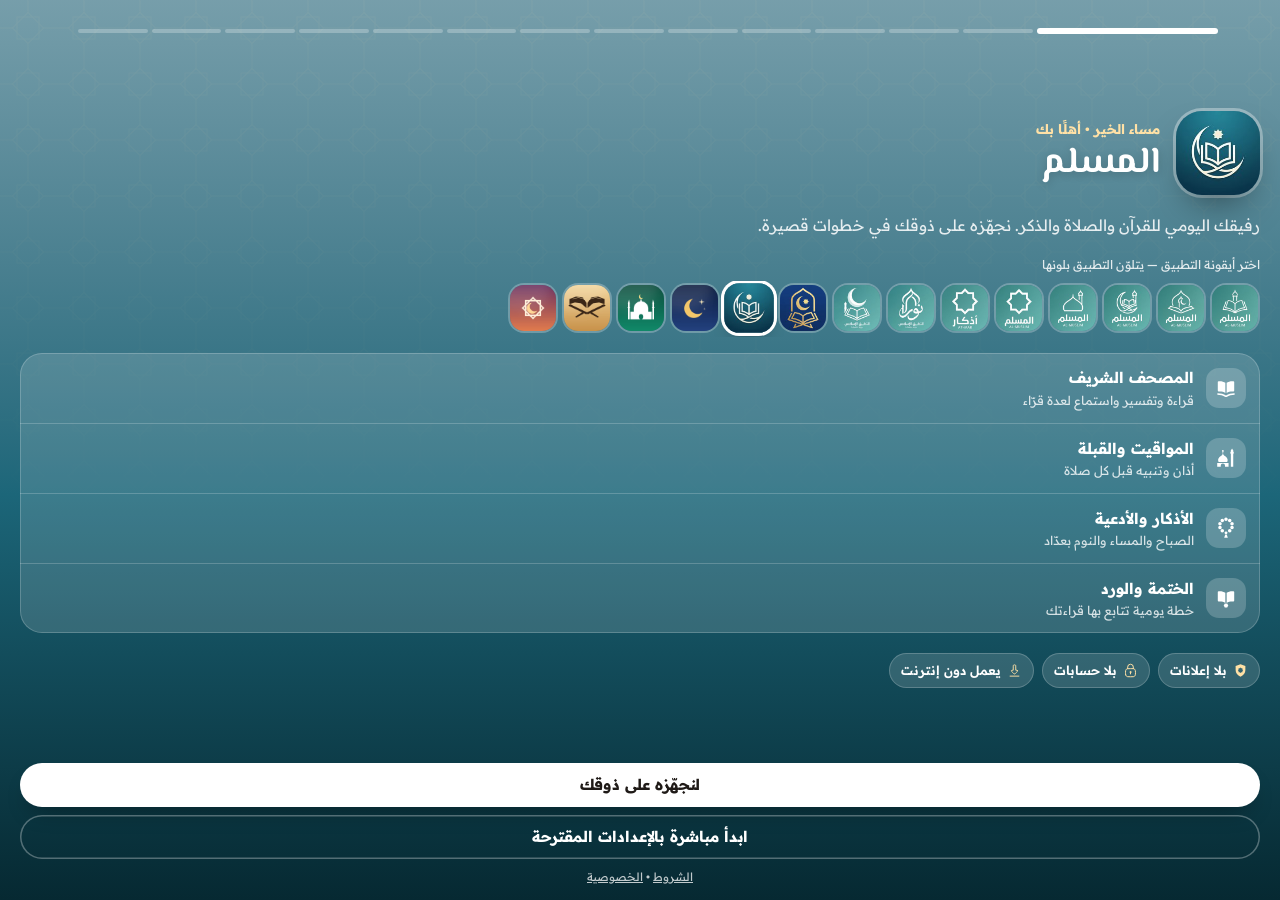
==== commit 99655dbe: "4.4.0: floating buttons with a drag-to-close target, popups in the app's colours, Ramadan goals/stat" ====
--- a/index.html
+++ b/index.html
@@ -141,6 +141,7 @@
 <script src="js/ideas.js"></script>
 <script src="js/nowplaying.js"></script>
 <script src="js/glass.js"></script>
+<script src="js/v44-float.js"></script>
 <script src="js/v2-polish.js"></script>
 <script src="js/v2-native.js"></script>
 </body>
--- a/css/base.css
+++ b/css/base.css
@@ -20,7 +20,7 @@
   --font-title:"El Messiri","Readex Pro","Noto Sans Arabic",sans-serif;
   --tabbar-h:78px;
   --gold:#c9a24b;--ok:#2e9d6a;--danger:#d64545;--warn:#e0a21a;
-  --sat:env(safe-area-inset-top,0px);--sab:env(safe-area-inset-bottom,0px);
+  --sat:max(env(safe-area-inset-top,0px),var(--nat-t,0px));--sab:max(env(safe-area-inset-bottom,0px),var(--nat-b,0px));
   --fs:1; /* UI font scale */
 }
 @supports (transition-timing-function:linear(0,1)){:root{--sp:linear(0,.18 5%,.55 11%,.88 19%,1.04 28%,1.07 34%,1.04 42%,1.01 52%,.995 64%,1);--spring:var(--sp)}}
--- a/css/v2-onboard.css
+++ b/css/v2-onboard.css
@@ -14,7 +14,6 @@
   -webkit-mask:url("data:image/svg+xml,%3Csvg xmlns='http://www.w3.org/2000/svg' width='56' height='56' viewBox='0 0 56 56'%3E%3Cg fill='none' stroke='%23000' stroke-width='1'%3E%3Crect x='17' y='17' width='22' height='22'/%3E%3Crect x='17' y='17' width='22' height='22' transform='rotate(45 28 28)'/%3E%3Cpath d='M28 0v12.4M28 43.6V56M0 28h12.4M43.6 28H56'/%3E%3C/g%3E%3C/svg%3E") 0 0/56px 56px,linear-gradient(180deg,#000 0%,rgba(0,0,0,.55) 30%,transparent 62%);
   -webkit-mask-composite:source-in;mask:url("data:image/svg+xml,%3Csvg xmlns='http://www.w3.org/2000/svg' width='56' height='56' viewBox='0 0 56 56'%3E%3Cg fill='none' stroke='%23000' stroke-width='1'%3E%3Crect x='17' y='17' width='22' height='22'/%3E%3Crect x='17' y='17' width='22' height='22' transform='rotate(45 28 28)'/%3E%3Cpath d='M28 0v12.4M28 43.6V56M0 28h12.4M43.6 28H56'/%3E%3C/g%3E%3C/svg%3E") 0 0/56px 56px,linear-gradient(180deg,#000 0%,rgba(0,0,0,.55) 30%,transparent 62%);mask-composite:intersect}
 html[data-theme=dark] .ob-lattice,html[data-theme=amoled] .ob-lattice{opacity:.2}
-.ob-glow{position:absolute;inset-inline:-20%;top:-30%;height:70%;border-radius:0 0 50% 50%;background:radial-gradient(closest-side,color-mix(in oklab,var(--p) 28%,transparent),transparent);opacity:.8}
 /* top bar: back • one segment per step • skip */
 .ob-top{position:relative;display:flex;align-items:center;gap:10px;padding:calc(var(--sat,0px) + 14px) 18px 6px}
 .ob-bar{flex:1;display:flex;gap:4px;align-items:center;height:14px}
@@ -170,31 +169,16 @@
 .ob-wel{position:relative;overflow:hidden}
 .ob-wel>*{position:relative;z-index:1}
 .ob-wel-em{position:relative;display:grid;place-items:center}
-.ob-rings{position:absolute;left:50%;top:50%;width:min(74vw,300px);aspect-ratio:1;transform:translate(-50%,-50%);z-index:-1;pointer-events:none}
-.ob-ring{position:absolute;inset:0;width:100%;height:100%;opacity:.55}
-.ob-ring.r1{animation:obTurn 60s linear infinite}
-.ob-ring.r2{inset:12%;width:76%;height:76%;opacity:.4;animation:obTurn 44s linear infinite reverse}
-.ob-glow{position:absolute;inset:18%;border-radius:50%;background:radial-gradient(circle,color-mix(in oklab,var(--ob-gold) 38%,transparent),transparent 68%);animation:obBreath 4.6s ease-in-out infinite}
 @keyframes obTurn{to{transform:rotate(360deg)}}
 @keyframes obBreath{50%{transform:scale(1.18);opacity:.55}}
-.ob-sparks{position:absolute;inset:0;z-index:0;pointer-events:none;overflow:hidden}
-.ob-sparks i{position:absolute;left:var(--x);top:var(--y);width:var(--s);height:var(--s);background:var(--ob-gold);opacity:0;clip-path:polygon(50% 0,62% 38%,100% 50%,62% 62%,50% 100%,38% 62%,0 50%,38% 38%);animation:obTwinkle var(--t) ease-in-out var(--d) infinite}
 @keyframes obTwinkle{0%,100%{opacity:0;transform:translateY(8px) scale(.5) rotate(0)}50%{opacity:.85;transform:translateY(-6px) scale(1) rotate(45deg)}}
-.ob-shine{background:linear-gradient(100deg,currentColor 0 38%,var(--ob-gold) 50%,currentColor 62% 100%);background-size:260% 100%;-webkit-background-clip:text;background-clip:text;-webkit-text-fill-color:transparent;animation:obShine 5.5s ease-in-out 1.2s infinite}
 @keyframes obShine{0%{background-position:120% 0}55%,100%{background-position:-60% 0}}
-.ob-rule{display:flex;align-items:center;justify-content:center;gap:8px;margin:-2px 0 4px}
-.ob-rule i{height:1px;width:0;background:linear-gradient(90deg,transparent,var(--ob-gold));animation:obLine 1.1s .5s cubic-bezier(.2,.8,.2,1) forwards}
-.ob-rule i:last-child{background:linear-gradient(270deg,transparent,var(--ob-gold))}
-.ob-rule b{width:7px;height:7px;background:var(--ob-gold);transform:rotate(45deg) scale(0);animation:obDot .6s .9s cubic-bezier(.3,1.6,.5,1) forwards}
 @keyframes obLine{to{width:70px}}
 @keyframes obDot{to{transform:rotate(45deg) scale(1)}}
 .ob-promise span{opacity:0;transform:translateY(10px) scale(.92);animation:obChip .55s cubic-bezier(.3,1.4,.5,1) forwards}
 .ob-promise span:nth-child(1){animation-delay:.9s}.ob-promise span:nth-child(2){animation-delay:1.05s}.ob-promise span:nth-child(3){animation-delay:1.2s}
 @keyframes obChip{to{opacity:1;transform:none}}
-.ob-wel-em .ob-arch,.ob-wel-em>*:last-child{animation:obFloat 6s ease-in-out infinite}
 @keyframes obFloat{50%{transform:translateY(-6px)}}
-@media (prefers-reduced-motion:reduce){.ob-ring,.ob-glow,.ob-sparks i,.ob-shine,.ob-wel-em>*:last-child{animation:none!important}.ob-sparks i{opacity:.4}.ob-shine{-webkit-text-fill-color:currentColor;background:none}.ob-promise span{opacity:1;transform:none;animation:none}.ob-rule i{width:70px;animation:none}.ob-rule b{transform:rotate(45deg);animation:none}}
-.ob-st.ob-shine{animation:obUp .55s var(--sp) both,obShine 5.5s ease-in-out infinite;animation-delay:calc(var(--i,0)*60ms + 100ms),1.4s}
 
 /* the welcome page scrolls when its content is taller than the screen (the update's "what's new" list);
    auto margins keep it centred when it fits, and let it start from the top when it does not */
--- a/css/v2-popup.css
+++ b/css/v2-popup.css
@@ -544,3 +544,19 @@
 .pop-root.zen .pop-bub-ic.rehal svg{filter:none}
 html.pop-float .pop-root.zen .pop-bub-main{box-shadow:0 3px 8px -2px rgba(0,0,0,.35),inset 0 0 0 1px var(--z-line)}
 html.pop-float .pop-root.zen .pop-card{max-width:none}
+
+/* 4.3: the circle — the card really goes away (the zen card's display:flex used to keep it on screen, unclickable),
+   no pulsing ring around the circle; the card folds into the circle and opens out of it */
+.pop-root.pop-bub .pop-card,.pop-root.zen.pop-bub .pop-card,.pop-root.pop-bub .pop-scrim{display:none!important}
+.pop-bub-main::before{display:none!important;animation:none!important}
+.pop-root.pop-folding{pointer-events:none}
+.pop-root.pop-folding .pop-card{transition:transform .26s cubic-bezier(.5,0,.75,.2),opacity .2s ease .06s!important;transform:translate(var(--bx,0),var(--by,0)) scale(.14)!important;opacity:0!important}
+.pop-root.pop-folding .pop-scrim{opacity:0!important;transition:opacity .22s ease!important}
+.pop-root.pop-unbub .pop-card{animation:popUnbub .44s cubic-bezier(.2,.9,.3,1.08) both}
+.pop-root.pop-unbub .pop-scrim{animation:popScrimIn .3s ease both}
+@keyframes popUnbub{from{transform:translate(var(--bx,0),var(--by,0)) scale(.14);opacity:0}45%{opacity:1}to{transform:none;opacity:1}}
+@keyframes popScrimIn{from{opacity:0}to{opacity:1}}
+.pop-root.pop-bub .pop-bubble{animation:popBubIn .38s cubic-bezier(.2,.9,.3,1.2) both}
+@keyframes popBubIn{from{transform:scale(.4);opacity:0}to{transform:none;opacity:1}}
+.pop-root.pop-bub.out .pop-bubble{animation:popBubOut .22s ease-in both}
+@keyframes popBubOut{to{transform:scale(.3);opacity:0}}
--- a/css/v3-design.css
+++ b/css/v3-design.css
@@ -251,8 +251,6 @@
 .np2 .np-chip-x.hide,.np2 .np-pp.hide,.np2 .np-prev.hide,.np2 .np-next.hide{display:none}
 
 /* ---------------------------------------------------------------- الترحيب والإعداد الأول */
-.ob-wel .ob-big{font-size:2.6rem;letter-spacing:.5px}
-.ob-tag{align-self:center;padding:5px 14px;border-radius:99px;font-size:.8rem;font-weight:700;color:var(--ob-gold);background:color-mix(in oklab,var(--ob-gold) 14%,transparent);box-shadow:inset 0 0 0 1px color-mix(in oklab,var(--ob-gold) 30%,transparent)}
 .ob-hello{font-size:1.3rem;font-weight:800;color:var(--ob-fg)}
 .ob-sample{text-align:center;line-height:2;color:var(--ob-fg);transition:font-size .25s var(--ease,ease)}
 .ob-lab-row{display:flex;align-items:center;justify-content:space-between}
@@ -274,12 +272,6 @@
 .ob-tour-ic{width:64px;height:64px;border-radius:22px;display:grid;place-items:center;color:#fff;background:linear-gradient(150deg,color-mix(in oklab,var(--p) 70%,#fff),var(--p))}
 .ob-tour-ic svg{width:32px;height:32px}
 .ob-tour p{margin:4px 0 6px;line-height:1.9}
-.ob-wfeat{display:grid;grid-template-columns:repeat(4,minmax(0,1fr));gap:8px;max-width:360px;margin:2px auto 0;width:100%}
-.ob-wfeat>div{display:flex;flex-direction:column;align-items:center;gap:6px;padding:10px 2px;border-radius:18px;background:var(--ob-card);box-shadow:inset 0 0 0 1px var(--ob-line)}
-.ob-wfeat span{width:38px;height:38px;border-radius:13px;display:grid;place-items:center;color:#fff;background:linear-gradient(150deg,var(--ob-a1),var(--ob-a2))}
-.ob-wfeat svg{width:21px;height:21px}
-.ob-wfeat small{font-size:.74rem;font-weight:700;color:var(--ob-fg)}
-.ob-wel .ob-arch-svg{filter:drop-shadow(0 14px 22px color-mix(in oklab,var(--p) 40%,transparent))}
 
 /* ---------------------------------------------------------------- الترحيب (3.10.2): هادئ وثابت */
 .ob-w2{justify-content:center;gap:16px;text-align:start}
@@ -299,7 +291,6 @@
 .ob-w2 .ob-promise{justify-content:flex-start}
 .ob-w2>:last-child{margin-bottom:auto}
 /* no glowing background on any onboarding page */
-.ob .ob-glow,.ob .ob-sparks,.ob .ob-rings{display:none!important}
 .ob .ob-lattice{opacity:.07!important;animation:none!important}
 .ob-w2 .ob-promise span{opacity:1!important;transform:none!important;animation:none!important}
 
@@ -523,7 +514,6 @@
 .ob3-tl{gap:6px!important;justify-content:flex-start!important;text-align:center}
 .ob3-arc{width:100%;max-width:360px;margin:6px auto 0}
 .ob3-arc svg{width:100%;overflow:visible}
-.ob3-path{fill:none;stroke:rgba(255,255,255,.7);stroke-width:2.2;stroke-dasharray:2 6;stroke-linecap:round}
 .ob3-mk{transition:transform 1s cubic-bezier(.45,0,.2,1)}
 .ob3-scene{display:flex;flex-direction:column;align-items:center;margin-top:-6px}
 .ob3-kick{font-size:.72rem;letter-spacing:.12em;font-weight:700;opacity:.8}
@@ -647,3 +637,368 @@
 .hal-txt{font-family:var(--font-quran,inherit);font-size:calc(1.08rem * var(--fs,1));line-height:2.1;white-space:pre-line}
 .hal-meta{display:flex;flex-wrap:wrap;gap:6px;margin:10px 0 4px}
 .hal-from{margin:12px 4px 4px}
+.shr-mode{display:grid;grid-template-columns:1fr 1fr;gap:4px;padding:4px;border-radius:999px;background:color-mix(in oklab,var(--on-s) 7%,transparent)}
+.shr-mode button{display:flex;align-items:center;justify-content:center;gap:6px;height:38px;border:0;border-radius:999px;font:inherit;font-weight:700;color:var(--on-s);background:transparent}
+.shr-mode button svg{width:18px;height:18px}
+.shr-mode button.on{background:var(--card-bg);box-shadow:0 2px 8px -2px rgba(0,0,0,.2);color:var(--p)}
+
+/* 4.1: the welcome takes the colour of the chosen app icon */
+.ob.ob3:not([data-sky]){--sky1:color-mix(in oklab,var(--ic,#1d6f7a) 62%,#fff);--sky2:var(--ic,#1d6f7a);--sky3:color-mix(in oklab,var(--ic,#1d6f7a) 55%,#000)}
+.ob.ob3 .ob-pk.on .ob-pk-i,.ob.ob3 .ob-pk .ob-ck{color:var(--ic,#b4573f)!important}
+.ob-icons{display:flex;flex-direction:column;gap:6px}
+.ob-icons small{font-size:.76rem;opacity:.85}
+.ob-icrow{display:flex;gap:8px;overflow-x:auto;padding:4px 2px 6px;scrollbar-width:none}.ob-icrow::-webkit-scrollbar{display:none}
+.ob-ic{flex:none;width:46px;height:46px;padding:0;border:0;border-radius:14px;overflow:hidden;background:none;box-shadow:0 0 0 2px rgba(255,255,255,.25);transition:transform .25s var(--sp,ease),box-shadow .2s}
+.ob-ic img{width:100%;height:100%;object-fit:cover;display:block}
+.ob-ic.on{box-shadow:0 0 0 3px #fff,0 8px 16px -8px rgba(0,0,0,.5);transform:scale(1.08)}
+
+/* 4.1 touch: no double-tap wait on anything you press, scroll areas keep their own momentum and never drag the page */
+button,a,[role=button],.tile,.item,.chip,.seg button,.tab,input,select,label{touch-action:manipulation}
+body{text-rendering:auto}
+.view-body,.screen,.sheet .sh-body,.ob-stage{overscroll-behavior:contain;-webkit-overflow-scrolling:touch}
+html,body{overscroll-behavior:none}
+
+/* ---------------------------------------------------------------- 4.3 بوصلة القبلة: نفس تصميم المرجع، بلا خلفية داكنة — تتبع ألوان الواجهة */
+.qr{aspect-ratio:1;max-width:360px;
+  --qr-band:rgba(28,38,44,.075);--qr-tk:rgba(28,38,44,.3);--qr-tkM:rgba(28,38,44,.62);--qr-deg:rgba(28,38,44,.5);--qr-degB:#172024;--qr-cd:#172024;
+  --qr-cross:rgba(28,38,44,.38);--qr-arw:#1d272c;--qr-kl:rgba(28,38,44,.5);--qr-kc:#9a9ca3;--qr-kcs:#fff;--qr-fanc:var(--p);--qr-fano:.75}
+html[data-theme=dark] .qr,html[data-theme=amoled] .qr,.view.qb-dark .qr{
+  --qr-band:rgba(255,255,255,.12);--qr-tk:rgba(255,255,255,.42);--qr-tkM:rgba(255,255,255,.75);--qr-deg:rgba(255,255,255,.52);--qr-degB:#fff;--qr-cd:#fff;
+  --qr-cross:rgba(255,255,255,.7);--qr-arw:#fff;--qr-kl:#fff;--qr-kc:#8d8e94;--qr-kcs:#fff;--qr-fanc:#fff;--qr-fano:.97}
+.qr-svg{overflow:visible}
+html .qr .qr-band{fill:none;stroke:var(--qr-band)!important}
+.qr .qr-t{stroke:var(--qr-tk);stroke-width:2.4;stroke-linecap:round;opacity:1}
+.qr .qr-t.M{stroke:var(--qr-tkM);stroke-width:3.2}
+.qr .qr-deg{fill:var(--qr-deg);font-size:21px;font-weight:600;font-family:-apple-system,"SF Pro Text",var(--font),sans-serif}
+.qr .qr-deg.B{fill:var(--qr-degB);font-size:29px;font-weight:800}
+.qr .qr-cd{fill:var(--qr-cd);font-size:52px;font-weight:500;font-style:italic;font-family:-apple-system,"SF Pro Display",var(--font),sans-serif}
+.qr .qr-kl{stroke:var(--qr-kl);stroke-width:3;stroke-dasharray:none;opacity:1}
+html .qr .qr-kc{fill:var(--qr-kc)!important;stroke:var(--qr-kcs)!important;stroke-width:4;filter:drop-shadow(0 3px 6px rgba(0,0,0,.25))}
+html .qr .qr-kx{fill:#222b47!important;stroke:none!important}.qr .qr-ktop{fill:#38456b}.qr .qr-kg{fill:#f2b23a}.qr .qr-kedge{stroke:#141a30;stroke-width:1.2}
+html .qr .qr-fan{opacity:1!important}
+.qr .qr-cross line{stroke:var(--qr-cross);stroke-width:2.4;stroke-dasharray:12 9}
+.qr .qr-arrow{fill:var(--qr-arw);filter:drop-shadow(0 3px 6px rgba(0,0,0,.28))}
+.qr.ok .qr-arrow{fill:#16a34a}
+html .qr.ok .qr-band{stroke:rgba(22,163,74,.2)!important}
+.qr .qr-arrow path{fill:inherit}
+/* the card: an ordinary card of the app (no dark frame) */
+.qr-card .qr-head .bold{font-size:1.25rem}
+.qr-card .mini-compass.qr-mini{width:min(100%,300px)}
+.qr-card.qm-aligned .qr-state{color:#16a34a}
+/* inside the qibla screen: the dial sits on the screen itself */
+.qb-c .qb-ringbox{padding:18px 6px 10px;background:none;box-shadow:none}
+.qb-c .qb-ringbox .qb-center{position:static;transform:none;margin-top:6px}
+
+/* 4.2: going back is calm — the page fades where it is instead of being thrown to the side, and the screen under it never moves */
+html[data-skin] .view.leaving,html[data-skin=glass] .view.leaving,html[data-skin=material] .view.leaving{animation:vLeave .2s ease-out both!important}
+@keyframes vLeave{from{opacity:1}to{opacity:0;transform:scale(.985)}}
+html[data-skin=glass][data-views] #screens{transform:none}
+html[data-skin=glass] #screens{transition:none}
+.bg-chips{display:flex;gap:6px;overflow-x:auto;padding:4px 2px 10px;scrollbar-width:none}.bg-chips::-webkit-scrollbar{display:none}.bg-chips .chip{flex:none}
+
+/* ===== 4.3: a screen opens in place (no slide in from the edge: the iPhone web view would show it blank until it is on screen) ===== */
+html[data-astyle=default] .view,html:not([data-astyle]) .view{animation:vEnter .26s cubic-bezier(.2,.8,.2,1) both!important}
+html[data-astyle=default] .view.leaving,html:not([data-astyle]) .view.leaving{animation:vLeave .2s ease-out both!important}
+@keyframes vEnter{from{opacity:0;transform:translateY(10px) scale(.992)}to{opacity:1;transform:none}}
+html[data-anim=off] .view{animation:none!important}
+/* 4.3: the More page — the search bar is no longer pinned, so it no longer needs the status-bar space above it */
+.more-bar.mr-bar{padding-top:2px!important}
+.mr-top{padding:4px 4px 8px}
+/* 4.3: the More page in Liquid Glass — clearer contrast: a firmer card, a tinted icon plate, darker labels */
+html[data-skin=glass] .mr-g.mg,html[data-skin=glass][data-theme] .mr-g.mg{background:linear-gradient(165deg,color-mix(in oklab,var(--g) 9%,rgba(255,255,255,.9)),rgba(255,255,255,.82));box-shadow:inset 0 0 0 1px color-mix(in oklab,var(--g) 18%,rgba(0,0,0,.06)),0 6px 18px -10px rgba(0,0,0,.25);-webkit-backdrop-filter:blur(18px) saturate(1.5);backdrop-filter:blur(18px) saturate(1.5)}
+html[data-skin=glass] .mr-grid .tile .ti{background:color-mix(in oklab,var(--g) 20%,#fff)!important;color:color-mix(in oklab,var(--g) 85%,#000)!important;box-shadow:inset 0 0 0 1px color-mix(in oklab,var(--g) 22%,transparent)!important}
+html[data-skin=glass] .mr-grid .tile .tl,html[data-skin=glass] .mr-grid .tile span:not(.ti){color:#1b2326;font-weight:650}
+html[data-skin=glass] .mr-sub{color:#4a555a}
+html[data-skin=glass] .mr-gh b{color:#121a1d}
+html[data-skin=glass][data-theme=dark] .mr-g.mg,html[data-skin=glass][data-theme=amoled] .mr-g.mg{background:linear-gradient(165deg,color-mix(in oklab,var(--g) 16%,rgba(30,36,40,.92)),rgba(22,26,30,.88));box-shadow:inset 0 0 0 1px rgba(255,255,255,.1),0 6px 18px -10px rgba(0,0,0,.5)}
+html[data-skin=glass][data-theme=dark] .mr-grid .tile .ti,html[data-skin=glass][data-theme=amoled] .mr-grid .tile .ti{background:color-mix(in oklab,var(--g) 28%,#1c2226)!important;color:color-mix(in oklab,var(--g) 50%,#fff)!important}
+html[data-skin=glass][data-theme=dark] .mr-grid .tile .tl,html[data-skin=glass][data-theme=dark] .mr-grid .tile span:not(.ti),html[data-skin=glass][data-theme=amoled] .mr-grid .tile span:not(.ti){color:#eef2f3}
+html[data-skin=glass][data-theme=dark] .mr-sub,html[data-skin=glass][data-theme=amoled] .mr-sub{color:#b8c2c6}
+html[data-skin=glass][data-theme=dark] .mr-gh b,html[data-skin=glass][data-theme=amoled] .mr-gh b{color:#fff}
+/* the floating circle stays out of the welcome / update screens */
+html:has(.ob3) .nb-bub,html:has(.ob3) .nb-layer{display:none!important}
+
+/* ===================================================================== 4.3 الأذكار والأدعية: تصميم موحّد
+   hero with the category's colour · numbered cards · the source and grade as labels · the virtue in its own box · a counter that fills */
+.dh-hero{--h1:#0f7a68;--h2:#1f9c83;--hx:#fff;position:relative;margin:2px 0 14px;padding:16px 16px 12px;border-radius:28px;color:var(--hx);
+  background:radial-gradient(120% 140% at 100% 0%,color-mix(in oklab,var(--h2) 85%,#fff) 0%,var(--h2) 38%,var(--h1) 100%);box-shadow:0 14px 34px -20px color-mix(in oklab,var(--h1) 80%,#000);overflow:hidden}
+.dh-hero::after{content:'';position:absolute;inset-inline-start:-30px;bottom:-60px;width:180px;height:180px;border-radius:50%;background:rgba(255,255,255,.08);pointer-events:none}
+.dh-hero.tone-sun{--h1:#c2612d;--h2:#f0a44a}.dh-hero.tone-dusk{--h1:#3a2f6b;--h2:#7c5ab8}.dh-hero.tone-teal{--h1:#0e6466;--h2:#2a9d8f}
+.dh-hero.tone-night{--h1:#1b2447;--h2:#3d4f8f}.dh-hero.tone-sky{--h1:#2c6aa0;--h2:#6fb1e0}.dh-hero.tone-green{--h1:#1d6b4f;--h2:#3c9a6e}.dh-hero.tone-rose{--h1:#9a3352;--h2:#d16a86}
+.dh-hrow{display:flex;align-items:center;gap:12px;position:relative;z-index:1}
+.dh-hic{width:46px;height:46px;flex:none;border-radius:16px;display:grid;place-items:center;background:rgba(255,255,255,.18);box-shadow:inset 0 0 0 1px rgba(255,255,255,.22)}
+.dh-hic svg,.dh-hic .ic{width:26px;height:26px;color:#fff}
+.dh-ht{font-size:1.35rem;font-weight:800;line-height:1.3}
+.dh-hs{opacity:.85}
+.dh-hero .ring .bgc{stroke:rgba(255,255,255,.25)}.dh-hero .ring .fgc{stroke:#fff}.dh-hero .ring .rt{color:#fff}
+.dh-tools{display:flex;gap:8px;margin-top:12px;position:relative;z-index:1}
+.dh-tool{flex:1;display:flex;align-items:center;justify-content:center;gap:6px;height:38px;border:0;border-radius:14px;font:inherit;font-size:.8rem;font-weight:700;color:#fff;background:rgba(255,255,255,.16);box-shadow:inset 0 0 0 1px rgba(255,255,255,.18)}
+.dh-tool svg{width:17px;height:17px}
+.dh-tool:active{transform:scale(.96)}
+html[data-skin] .dhikr,html[data-skin][data-theme] .dhikr{padding:14px 16px 12px;margin-top:12px;border-radius:24px}
+.dh-top{display:flex;align-items:center;gap:8px;margin-bottom:4px}
+.dh-no{min-width:26px;height:26px;padding:0 6px;border-radius:9px;display:grid;place-items:center;font-size:.78rem;font-weight:800;color:var(--p);background:color-mix(in oklab,var(--p) 12%,transparent)}
+.dh-top .dh-title{flex:1;font-size:.95rem;font-weight:700;color:var(--on-sv);margin:0}
+.dh-rep{font-size:.78rem;font-weight:800;padding:3px 10px;border-radius:99px;color:var(--gold,#b8892f);background:color-mix(in oklab,var(--gold,#c9a24b) 15%,transparent)}
+.dh-list .dh-text{font-size:calc(1.38rem * var(--dhfs,1));line-height:2.15;text-align:center;padding:4px 2px}
+.dh-meta{justify-content:center}
+.dh-fadl{display:flex;gap:8px;align-items:flex-start;margin-top:10px;padding:9px 12px;border-radius:14px;font-size:.84rem;line-height:1.8;color:var(--on-s);background:color-mix(in oklab,var(--p) 8%,transparent);box-shadow:inset 3px 0 0 color-mix(in oklab,var(--p) 55%,transparent)}
+.dh-fadl b{flex:none;font-size:.74rem;padding:1px 8px;border-radius:99px;color:var(--p);background:color-mix(in oklab,var(--p) 14%,transparent)}
+.dh-actions{border-top:1px solid color-mix(in oklab,var(--on-s) 8%,transparent);padding-top:8px}
+.dh-actions .icon-btn{width:38px;height:38px;color:var(--on-sv)}
+html[data-skin] .dh-count,html[data-skin][data-theme] .dh-count{position:relative;min-width:0;width:54px;height:54px;padding:0;border-radius:50%;display:grid;place-items:center;background:color-mix(in oklab,var(--p) 12%,var(--card-bg));color:var(--p);font-size:1.15rem}
+.dh-count svg{position:absolute;inset:0;width:100%;height:100%;transform:rotate(-90deg)}
+.dh-count .dc-t{fill:none;stroke:color-mix(in oklab,var(--p) 18%,transparent);stroke-width:3.5}
+.dh-count .dc-f{fill:none;stroke:var(--p);stroke-width:3.5;stroke-linecap:round;stroke-dasharray:132;transition:stroke-dashoffset .35s var(--ease)}
+.dh-count>b,.dh-count>.ic{position:relative}
+.dh-count>.ic,.dh-count>svg.ic{width:24px;height:24px;transform:none;position:relative}
+html[data-skin] .dhikr.done .dh-count{background:color-mix(in oklab,var(--ok) 16%,var(--card-bg));color:var(--ok)}
+.dhikr.done .dc-f{stroke:var(--ok)}
+.dhikr.done{opacity:1}
+.dhikr.done .dh-text{opacity:.5}
+html[data-skin] .dhikr.done,html[data-skin][data-theme] .dhikr.done{box-shadow:inset 0 0 0 1.5px color-mix(in oklab,var(--ok) 40%,transparent)}
+.dh-head.dh-hero{position:relative;top:auto}
+
+/* ===== 4.3 مكتبة الأدعية ===== */
+.dl-body{padding-top:6px}
+.dl-hero{position:relative;padding:16px 16px 14px;border-radius:28px;color:#fff;overflow:hidden;
+  background:radial-gradient(130% 150% at 100% 0%,#3fae8c 0%,#1f8a70 40%,#145c4b 100%);box-shadow:0 16px 34px -22px #0b3b30}
+.dl-hero::after{content:'';position:absolute;inset-inline-start:-40px;top:-50px;width:170px;height:170px;border-radius:50%;background:rgba(255,255,255,.07)}
+.dl-hrow{display:flex;align-items:center;gap:12px;position:relative;z-index:1}
+.dl-hic{width:48px;height:48px;flex:none;border-radius:16px;display:grid;place-items:center;background:rgba(255,255,255,.18);box-shadow:inset 0 0 0 1px rgba(255,255,255,.22)}
+.dl-hic svg,.dl-hic .ic{width:28px;height:28px;color:#fff}
+.dl-ht{font-size:1.4rem;font-weight:800}
+.dl-hs{font-size:.82rem;opacity:.85}
+.dl-sw{position:relative;z-index:1;display:flex;align-items:center;gap:8px;margin-top:12px;height:46px;padding:0 14px;border-radius:16px;background:rgba(255,255,255,.95);color:#40514c;box-shadow:0 6px 16px -10px rgba(0,0,0,.4)}
+.dl-sw svg{width:19px;height:19px;flex:none}
+.dl-q{flex:1;border:0;outline:0;background:none;font:inherit;font-size:.95rem;color:#16231f;min-width:0}
+.dl-box{display:flex;flex-direction:column;gap:12px;margin-top:14px;padding-bottom:20px}
+.dl-quick{display:grid;grid-template-columns:repeat(4,minmax(0,1fr));gap:8px}
+.dl-qk{display:flex;flex-direction:column;align-items:center;gap:3px;padding:12px 4px 10px;border:0;border-radius:20px;font:inherit;color:var(--on-s);background:var(--card-bg);box-shadow:inset 0 0 0 1px var(--card-border)}
+.dl-qk b{font-size:.78rem}.dl-qk small{font-size:.7rem;color:var(--on-sv)}
+.dl-qi{width:38px;height:38px;border-radius:13px;display:grid;place-items:center}
+.dl-qi svg{width:21px;height:21px}
+.dl-qk.fav .dl-qi{color:#d1435b;background:color-mix(in oklab,#d1435b 13%,transparent)}
+.dl-qk.rec .dl-qi{color:#2f7fc1;background:color-mix(in oklab,#2f7fc1 13%,transparent)}
+.dl-qk.rnd .dl-qi{color:#c4840f;background:color-mix(in oklab,#c4840f 14%,transparent)}
+.dl-qk.fs .dl-qi{color:#7a4fb5;background:color-mix(in oklab,#7a4fb5 13%,transparent)}
+.dl-qk:active,.dl-cc:active,.dl-need:active{transform:scale(.97)}
+.dl-sh{font-weight:800;font-size:1.02rem;margin:6px 4px -2px}
+.dl-coll{display:flex;gap:10px;overflow-x:auto;scrollbar-width:none;margin:0 -16px;padding:2px 16px 4px;scroll-snap-type:x proximity}
+.dl-coll::-webkit-scrollbar{display:none}
+.dl-cc{flex:none;width:136px;scroll-snap-align:start;display:flex;flex-direction:column;align-items:flex-start;gap:4px;padding:14px 13px;border:0;border-radius:22px;text-align:start;font:inherit;color:#fff;
+  background:linear-gradient(155deg,color-mix(in oklab,var(--dc) 72%,#fff),var(--dc) 55%,color-mix(in oklab,var(--dc) 80%,#000));box-shadow:0 10px 22px -16px var(--dc)}
+.dl-cc b{font-size:.9rem;line-height:1.4}.dl-cc small{font-size:.72rem;opacity:.85;line-height:1.5}
+.dl-ci{width:36px;height:36px;border-radius:12px;display:grid;place-items:center;background:rgba(255,255,255,.2);margin-bottom:4px}
+.dl-ci svg,.dl-ci .ic{width:20px;height:20px;color:#fff}
+.dl-needs{display:grid;grid-template-columns:1fr 1fr;gap:8px}
+.dl-need{display:flex;align-items:center;gap:9px;padding:11px 10px;border:0;border-radius:18px;text-align:start;font:inherit;color:var(--on-s);background:var(--card-bg);box-shadow:inset 0 0 0 1px var(--card-border)}
+.dl-need b{display:block;font-size:.82rem;line-height:1.4}.dl-need small{font-size:.7rem;color:var(--on-sv)}
+.dl-need>svg:last-child{width:15px;height:15px;opacity:.35;flex:none}
+.dl-ni{width:36px;height:36px;flex:none;border-radius:12px;display:grid;place-items:center;color:var(--dc);background:color-mix(in oklab,var(--dc) 13%,transparent)}
+.dl-ni svg,.dl-ni .ic{width:20px;height:20px}
+.dl-note{font-size:.74rem;color:var(--on-sv);line-height:1.8;padding:4px}
+.dl-lh{display:flex;align-items:center;gap:10px;padding:2px 2px 4px}
+.dl-back{width:40px;height:40px;flex:none;border:0;border-radius:14px;display:grid;place-items:center;color:var(--on-s);background:var(--card-bg);box-shadow:inset 0 0 0 1px var(--card-border)}
+.dl-back svg{width:20px;height:20px}
+.dl-lt{font-weight:800;font-size:1.1rem}.dl-ls{font-size:.76rem;color:var(--on-sv)}
+.dl-one{display:flex;align-items:center;gap:6px;height:38px;padding:0 14px;border:0;border-radius:14px;font:inherit;font-size:.8rem;font-weight:700;color:var(--on-pc);background:var(--pc)}
+.dl-one svg{width:17px;height:17px}
+.dl-card{position:relative;padding:14px 16px 10px;border-radius:24px;background:var(--card-bg);box-shadow:inset 0 0 0 1px var(--card-border),0 6px 18px -14px rgba(0,0,0,.3);overflow:hidden}
+.dl-card::before{content:'';position:absolute;inset-inline-start:0;top:16px;bottom:16px;width:4px;border-radius:0 4px 4px 0;background:var(--dc);opacity:.75}
+.dl-ctag{display:inline-flex;align-items:center;gap:5px;font-size:.72rem;font-weight:700;padding:3px 10px 3px 8px;border-radius:99px;color:var(--dc);background:color-mix(in oklab,var(--dc) 11%,transparent)}
+.dl-ctag svg,.dl-ctag .ic{width:14px;height:14px}
+.dl-tx{line-height:2.1;margin:8px 0 6px;text-align:center}
+.dl-foot{display:flex;align-items:center;gap:4px;border-top:1px solid color-mix(in oklab,var(--on-s) 8%,transparent);padding-top:8px}
+.dl-src{font-size:.74rem;font-weight:700;color:var(--gold,#a77d2a);background:color-mix(in oklab,var(--gold,#c9a24b) 13%,transparent);padding:3px 10px;border-radius:99px;max-width:58%;line-height:1.6}
+.dl-act{width:38px;height:38px;border:0;border-radius:12px;display:grid;place-items:center;color:var(--on-sv);background:none}
+.dl-act svg{width:20px;height:20px}
+.dl-act.on{color:#d1435b}
+.dl-act:active{background:color-mix(in oklab,var(--on-s) 8%,transparent)}
+.dl-empty{padding:30px 10px;text-align:center;color:var(--on-sv)}
+.dl-rnd{padding:4px 2px 10px}
+html[data-theme=dark] .dl-sw,html[data-theme=amoled] .dl-sw{background:rgba(20,30,28,.88);color:#cfe}
+html[data-theme=dark] .dl-q,html[data-theme=amoled] .dl-q{color:#eef}
+/* the pager («one by one»): calmer card, bigger counter */
+.dp-card{border-radius:26px!important}
+.dl-hero-s .dl-hs{line-height:1.6}
+.dl-one-w{color:#fff;background:rgba(255,255,255,.18);box-shadow:inset 0 0 0 1px rgba(255,255,255,.22);flex:none}
+/* the older dua screens (topics, the sick, ease…) get the library's card */
+html[data-skin] .dua-card,html[data-skin][data-theme] .dua-card{position:relative;padding:14px 16px 10px;border-radius:24px;border:0;background:var(--card-bg);box-shadow:inset 0 0 0 1px var(--card-border),0 6px 18px -14px rgba(0,0,0,.3);gap:8px}
+.dua-card::before{content:'';position:absolute;inset-inline-start:0;top:16px;bottom:16px;width:4px;border-radius:0 4px 4px 0;background:var(--p);opacity:.6}
+.dua-card .tx{text-align:center}
+.dua-card .src{font-size:.74rem;font-weight:700;opacity:1;color:var(--gold,#a77d2a);background:color-mix(in oklab,var(--gold,#c9a24b) 13%,transparent);padding:3px 10px;border-radius:99px}
+.dua-card .icon-btn.tonal{background:none;color:var(--on-sv)}
+
+/* 4.3 Live Activity: the colour, the new looks */
+.la-grid{--la-bg:#0d3d4c;--la-acc:#e8c46a}
+.la-grid .la-mock{background:var(--la-bg)!important}
+.la-grid .la-mock b,.la-grid .la-mock .la-bign{color:var(--la-acc)}
+.la-mock.big{display:flex;flex-direction:column;align-items:center;justify-content:center;gap:2px}
+.la-bign{font-size:1.25rem;font-weight:800;letter-spacing:.02em}
+.la-ring2{width:26px;height:26px;flex:none;border-radius:50%;border:3px solid rgba(255,255,255,.25);border-top-color:var(--la-acc);border-inline-end-color:var(--la-acc)}
+.la-mock .grow{display:flex;flex-direction:column;line-height:1.3}
+.la-pills{display:flex;flex-direction:column;gap:3px}.la-pills i{font-style:normal;font-size:.56rem;padding:1px 6px;border-radius:99px;background:rgba(255,255,255,.12);color:#fff}
+.la-bar.thick{height:7px}
+.la-dot{width:9px;height:9px;border-radius:50%;background:#e8c46a;box-shadow:0 0 6px #e8c46a}
+.la-tones{display:grid;grid-template-columns:repeat(4,minmax(0,1fr));gap:10px}
+.la-tone{display:flex;flex-direction:column;align-items:center;gap:5px;border:0;background:none;font:inherit;color:var(--on-s);padding:6px 0;border-radius:16px}
+.la-tone i{width:40px;height:40px;border-radius:50%;display:block}
+.la-tone small{font-size:.72rem}
+.la-tone.on{background:color-mix(in oklab,var(--p) 12%,transparent)}
+.la-tone.on i{outline:2px solid var(--p);outline-offset:3px}
+
+/* ===== 4.4 الرقية الموسّعة: ordered, nothing out of place ===== */
+.rq-note{border-radius:22px!important;background:linear-gradient(160deg,color-mix(in oklab,var(--p) 12%,var(--card-bg)),var(--card-bg))!important}
+.rq-tabs{gap:8px}
+.rq-det{border-radius:24px!important}
+.rq-det>summary .t{font-size:1.02rem}
+.rq-ayah{font-size:calc(1.32rem * var(--dhfs,1));line-height:2.35;text-align:justify;text-align-last:center;word-spacing:.04em;padding:6px 2px}
+.rq-orn{color:var(--gold,#b8892f);margin:0 .15em}
+.rq-tail{white-space:nowrap}
+.rq-an{display:inline-grid;place-items:center;min-width:1.55em;height:1.55em;margin-inline-start:.25em;padding:0 .2em;border-radius:50%;vertical-align:.15em;
+  font-family:var(--font);font-size:.62em;font-weight:800;line-height:1;color:var(--gold,#9c7426);background:color-mix(in oklab,var(--gold,#c9a24b) 14%,transparent);box-shadow:inset 0 0 0 1.5px color-mix(in oklab,var(--gold,#c9a24b) 55%,transparent);unicode-bidi:isolate}
+.rq-why{display:flex;gap:8px;align-items:flex-start;padding:9px 12px;border-radius:14px;font-size:.84rem;line-height:1.85;color:var(--on-s);background:color-mix(in oklab,var(--p) 8%,transparent);box-shadow:inset 3px 0 0 color-mix(in oklab,var(--p) 55%,transparent)}
+.rq-why b{flex:none;font-size:.72rem;padding:1px 8px;border-radius:99px;color:var(--p);background:color-mix(in oklab,var(--p) 14%,transparent)}
+.rq-bar{display:flex;align-items:center;gap:8px;border-top:1px solid color-mix(in oklab,var(--on-s) 8%,transparent);padding-top:10px}
+.rq-play{flex:1;display:flex;align-items:center;justify-content:center;gap:8px;height:46px;border:0;border-radius:16px;font:inherit;font-weight:800;color:var(--on-p);background:var(--p)}
+.rq-play svg{width:20px;height:20px}
+.rq-ib{width:46px;height:46px;flex:none;border:0;border-radius:16px;display:grid;place-items:center;color:var(--on-s);background:color-mix(in oklab,var(--on-s) 7%,transparent)}
+.rq-ib svg{width:21px;height:21px}
+.rq-play:active,.rq-ib:active{transform:scale(.95)}
+.rq-dua{padding:14px 16px 12px!important;border-radius:24px!important;gap:10px}
+.rq-dh{display:flex;align-items:center;gap:8px}
+.rq-no{min-width:26px;height:26px;border-radius:9px;display:grid;place-items:center;font-size:.78rem;font-weight:800;color:var(--p);background:color-mix(in oklab,var(--p) 12%,transparent)}
+.rq-dt{text-align:center;text-align-last:center}
+.rq-srcp{align-self:flex-start;font-size:.74rem;font-weight:700;color:var(--gold,#a77d2a);background:color-mix(in oklab,var(--gold,#c9a24b) 13%,transparent);padding:3px 10px;border-radius:99px;line-height:1.6}
+
+/* ===== 4.4 الأزرار العائمة ===== */
+.kz{position:fixed;left:50%;bottom:calc(var(--sab,0px) + 26px);z-index:300;display:flex;flex-direction:column;align-items:center;gap:6px;pointer-events:none;
+  opacity:0;transform:translate(-50%,40px) scale(.8);transition:opacity .2s,transform .32s cubic-bezier(.2,.9,.3,1.2)}
+.kz::before{content:'';position:fixed;left:-50vw;right:-50vw;bottom:calc(-1 * var(--sab,0px) - 26px);height:220px;background:linear-gradient(0deg,rgba(0,0,0,.42),transparent);z-index:-1;pointer-events:none}
+.kz.on{opacity:1;transform:translate(-50%,0) scale(1)}
+.kz-c{width:62px;height:62px;border-radius:50%;display:grid;place-items:center;color:#fff;background:rgba(30,30,34,.72);-webkit-backdrop-filter:blur(14px);backdrop-filter:blur(14px);
+  box-shadow:inset 0 0 0 2px rgba(255,255,255,.55),0 10px 24px -8px rgba(0,0,0,.5);transition:transform .22s cubic-bezier(.2,.9,.3,1.4),background .2s}
+.kz-c svg{width:26px;height:26px}
+.kz-t{font-size:.72rem;font-weight:700;color:#fff;text-shadow:0 1px 4px rgba(0,0,0,.6)}
+.kz.hot .kz-c{transform:scale(1.28);background:#e0414f}
+.pop-bubble{transition:none}
+.pop-root.pop-bub .pop-bubble.snap{transition:left .38s cubic-bezier(.2,.9,.3,1.15),top .38s cubic-bezier(.2,.9,.3,1.15)}
+.pop-root.pop-bub .pop-bubble.drag .pop-bub-main{transform:scale(1.08)}
+.pop-root.pop-bub .pop-bubble.bye{transition:transform .2s ease-in,opacity .2s;transform:scale(.2);opacity:0}
+.pop-root.pop-bub .pop-bubble{inset-inline-end:auto}
+.pop-bub-ic.rehal svg{width:30px;height:20px}
+.nb-bub{scale:var(--fb-nav,1)}
+.nbnp{scale:var(--fb-np,1)}
+.fb-intro{font-size:.84rem;line-height:1.9;color:var(--on-sv);padding:2px 4px 10px}
+.fb-card{padding:14px 14px 6px!important;border-radius:22px!important;margin-bottom:12px}
+.fb-h{display:flex;align-items:center;gap:10px;margin-bottom:8px}
+.fb-h b{display:block}.fb-h small{font-size:.74rem;color:var(--on-sv)}
+.fb-ic{width:40px;height:40px;flex:none;border-radius:14px;display:grid;place-items:center;color:var(--p);background:color-mix(in oklab,var(--p) 12%,transparent)}
+.fb-ic svg,.fb-ic .ic{width:22px;height:22px}
+.fb-row{display:flex;align-items:center;justify-content:space-between;gap:10px;padding:8px 2px;border-top:1px solid color-mix(in oklab,var(--on-s) 7%,transparent)}
+.fb-row .seg{max-width:62%}
+
+/* ===== 4.4 النوافذ المنبثقة بألوان التطبيق ===== */
+.pop-root.zen{--z-card:var(--sheet-bg,var(--s0,#fff));--z-surf:color-mix(in oklab,var(--p) 7%,var(--z-card));--z-surf2:color-mix(in oklab,var(--p) 13%,var(--z-card));
+  --z-line:color-mix(in oklab,var(--on-s,#222) 12%,transparent);--z-quran:var(--on-s,#1c1a16);--z-ink:var(--on-s,#24211c);--z-soft:var(--on-sv,#5f6353);--z-mut:color-mix(in oklab,var(--on-sv,#888) 80%,transparent);
+  --z-sage:var(--p);--z-sage2:color-mix(in oklab,var(--p) 82%,#000);--z-sage-s:color-mix(in oklab,var(--p) 11%,transparent);--z-sage-b:color-mix(in oklab,var(--p) 30%,transparent);--z-cta:var(--on-p,#fff)}
+html[data-theme=dark] .pop-root.zen,html[data-theme=amoled] .pop-root.zen{--z-card:var(--sheet-bg,#181b1d);--z-sage:color-mix(in oklab,var(--p) 70%,#fff);--z-sage2:color-mix(in oklab,var(--p) 60%,#fff);--z-cta:#0d1416}
+.zen-figs{display:grid;grid-template-columns:repeat(4,minmax(0,1fr));gap:6px;width:100%}
+.zen-figs span{display:flex;flex-direction:column;align-items:center;gap:1px;padding:7px 2px;border-radius:14px;font-size:.64rem;color:var(--z-soft);background:var(--z-surf)}
+.zen-figs b{font-size:.98rem;color:var(--z-ink)}
+.zen-listen{flex:none;width:52px;height:52px;border:0;border-radius:50%;display:grid;place-items:center;color:var(--z-sage);background:var(--z-sage-s);box-shadow:inset 0 0 0 1.5px var(--z-sage-b);cursor:pointer}
+.zen-listen svg{width:22px;height:22px;fill:currentColor}
+.zen-listen.on{color:var(--z-cta);background:var(--z-sage)}
+.zen-actions{display:flex;align-items:center;gap:10px;width:100%}
+.zen-actions .zen-cta{flex:1}
+/* the adhkar card in the same look */
+.pop-root.zen-dh .pop-head{width:100%}
+.pop-root.zen-dh .pop-badge.z{background:var(--z-sage-s);color:var(--z-sage)}
+.pop-root.zen-dh .pop-kicker{color:var(--z-soft);font-weight:700}
+.pop-root.zen-dh .pop-pos{color:var(--z-mut)}
+.pop-root.zen-dh .icon-btn{color:var(--z-mut)}
+.pop-root.zen-dh .pw-folio{background:none;box-shadow:none;border:0;padding:4px 0}
+.pop-root.zen-dh .pw-c{display:none}
+.pop-root.zen-dh .pop-dhikr{color:var(--z-quran)}
+.pop-root.zen-dh .pop-fadl{color:var(--z-soft);background:var(--z-surf);border-radius:14px;padding:8px 12px}
+.pop-root.zen-dh .ring .bgc{stroke:var(--z-surf2)}.pop-root.zen-dh .ring .fgc{stroke:var(--z-sage)}
+.pop-root.zen-dh .pop-tap-in b{color:var(--z-ink)}
+.pop-root.zen-dh .pop-tool{color:var(--z-soft);background:var(--z-surf);border:0}
+.pop-root.zen-dh .pop-acts .btn{background:var(--z-sage);color:var(--z-cta)}
+.pop-root.zen-dh .pop-acts .btn.tonal,.pop-root.zen-dh .pop-acts .icon-btn.tonal{background:var(--z-surf);color:var(--z-ink)}
+.pop-root.zen-dh .pop-bar i{background:var(--z-sage)}
+
+/* ===== 4.4 صفحة المصحف: أبسط وأرتب ===== */
+#screen-quran .page-top{margin-bottom:6px}
+.qx-hero{border-radius:28px!important}
+.qx-wird{margin-top:10px!important;border-radius:20px!important}
+.qx-h{margin:18px 4px 8px!important;font-size:1rem}
+.qx-quick.qx-row{display:flex!important;flex-wrap:nowrap!important;overflow-x:auto;gap:8px;margin:0 -16px;padding:2px 16px 4px;scrollbar-width:none;grid-template-columns:none!important}
+.qx-quick.qx-row::-webkit-scrollbar{display:none}
+.qx-quick.qx-row .qx-chip{flex:none;min-width:84px}
+.qx-tools.qx-main{display:grid!important;grid-template-columns:repeat(5,minmax(0,1fr))!important;gap:8px}
+.qx-tools.qx-main .qx-tile{padding:10px 2px 8px}
+.qx-tools.qx-main .qx-tt{font-size:.72rem}
+.qx-rest{display:none!important;margin-top:8px}
+.qx-rest.on{display:grid!important;grid-template-columns:repeat(4,minmax(0,1fr))!important;gap:8px;animation:qxIn .25s ease both}
+@keyframes qxIn{from{opacity:0;transform:translateY(-6px)}to{opacity:1;transform:none}}
+.qx-moreb .qx-ic{transition:transform .25s}
+.qx-moreb.on .qx-ic{transform:rotate(45deg)}
+.qx-idx{margin-top:4px}
+.qx-hero .qx-read,html[data-skin] .qx-hero .btn.qx-read{background:#fff!important;color:#0f4e57!important;box-shadow:0 6px 16px -10px rgba(0,0,0,.5)!important;opacity:1!important}
+
+/* ===== 4.4 رمضان ===== */
+.ram-tabs{flex-wrap:nowrap;overflow-x:auto;scrollbar-width:none;margin:12px -16px 12px;padding:2px 16px}
+.ram-tabs::-webkit-scrollbar{display:none}.ram-tabs .chip{flex:none}
+.rg-intro{font-size:.84rem;color:var(--on-sv);line-height:1.8;margin:0 4px 10px}
+.rg-card{padding:14px;border-radius:22px;background:var(--card-bg);box-shadow:inset 0 0 0 1px var(--card-border);margin-bottom:10px}
+.rg-h{display:flex;align-items:center;gap:10px}
+.rg-h b{display:block}.rg-h small{font-size:.74rem;color:var(--on-sv);line-height:1.6}
+.rg-ic{width:42px;height:42px;flex:none;border-radius:14px;display:grid;place-items:center;color:var(--p);background:color-mix(in oklab,var(--p) 12%,transparent)}
+.rg-ic svg,.rg-ic .ic{width:22px;height:22px}
+.rg-set{display:flex;align-items:center;justify-content:space-between;margin-top:10px;padding-top:10px;border-top:1px solid color-mix(in oklab,var(--on-s) 7%,transparent)}
+.rg-step{display:flex;align-items:center;gap:10px}
+.rg-step button{width:36px;height:36px;border:0;border-radius:12px;font:inherit;font-size:1.2rem;font-weight:800;color:var(--p);background:color-mix(in oklab,var(--p) 12%,transparent)}
+.rg-step b{min-width:36px;text-align:center;font-size:1.05rem}
+.rs-figs{display:grid;grid-template-columns:repeat(3,minmax(0,1fr));gap:8px}
+.rs-fig{display:flex;flex-direction:column;align-items:center;gap:2px;padding:12px 4px;border-radius:20px;background:var(--card-bg);box-shadow:inset 0 0 0 1px var(--card-border)}
+.rs-fig b{font-size:1.4rem;color:var(--fc,var(--p))}.rs-fig small{font-size:.7rem;color:var(--on-sv);text-align:center;line-height:1.4}
+.rs-fig.a{--fc:#1f8a70}.rs-fig.b{--fc:#2f7fc1}.rs-fig.c{--fc:#7a4fb5}.rs-fig.d{--fc:#c4840f}.rs-fig.e{--fc:#cf4b63}.rs-fig.f{--fc:#0f8f9e}
+.rs-map{display:grid;grid-template-columns:repeat(6,minmax(0,1fr));gap:6px}
+.rs-day{aspect-ratio:1;border-radius:12px;display:grid;place-items:center;font-size:.72rem;font-weight:700;
+  color:color-mix(in oklab,var(--on-s) calc(40% + var(--v) * 60%),transparent);background:color-mix(in oklab,var(--p) calc(6% + var(--v) * 70%),var(--card-bg))}
+.rs-day.fut{opacity:.4}
+.rs-day.now{box-shadow:0 0 0 2px var(--p)}
+.rs-key{display:flex;align-items:center;justify-content:center;gap:5px;margin:8px 0;font-size:.7rem;color:var(--on-sv)}
+.rs-key i{width:14px;height:14px;border-radius:4px;background:color-mix(in oklab,var(--p) calc(6% + var(--v) * 70%),var(--card-bg))}
+.rs-owe{display:flex;align-items:center;gap:10px;margin-top:10px}
+.rs-owe .ic{width:20px;height:20px;color:var(--warn,#e0a21a)}
+.rsd-total{display:flex;flex-direction:column;align-items:center;gap:2px;margin-bottom:10px;background:linear-gradient(160deg,color-mix(in oklab,var(--p) 14%,var(--card-bg)),var(--card-bg))!important}
+.rsd-total b{font-size:2rem;color:var(--p)}.rsd-total small{color:var(--on-sv)}
+/* 4.4 التقويم: method line at the end, calmer spacing */
+.hj-mini{display:flex;align-items:center;gap:8px;width:100%;margin:14px 0 6px;padding:11px 14px;border:0;border-radius:16px;text-align:start;font:inherit;font-size:.78rem;color:var(--on-sv);background:color-mix(in oklab,var(--on-s) 5%,transparent)}
+.hj-mini b{color:var(--on-s)}
+.hj-mini>svg{width:17px;height:17px;flex:none}
+.hj-mini-a{font-weight:700;color:var(--p)}
+.cl3 .cl3-hero{margin-top:2px}
+
+/* ===================================================================== 4.4 لمسات بصرية عامة (هادئة، لا تغيّر ترتيب أي صفحة) */
+.section-h{font-weight:800;letter-spacing:-.005em}
+.section-h::before{content:'';width:4px;height:16px;border-radius:4px;background:var(--p);opacity:.75;margin-inline-end:8px;flex:none}
+.section-h{justify-content:flex-start}
+.section-h>:last-child:not(:first-child){margin-inline-start:auto}
+.view-head h2{font-weight:800}
+.empty:not(:empty){display:flex;flex-direction:column;align-items:center;gap:8px;font-size:.92rem;line-height:1.8}
+.empty:not(:empty)::before{content:'';width:54px;height:54px;border-radius:18px;background:color-mix(in oklab,var(--p) 10%,transparent) url("data:image/svg+xml,%3Csvg xmlns='http://www.w3.org/2000/svg' viewBox='0 0 24 24' fill='none' stroke='%23888' stroke-width='1.6' stroke-linecap='round'%3E%3Cpath d='M12 3l2.5 5 5.5.8-4 3.9.9 5.5L12 15.6 7.1 18.2l.9-5.5-4-3.9 5.5-.8z'/%3E%3C/svg%3E") center/26px no-repeat}
+.list.card{overflow:hidden}
+.list.card>.item+.item::after{content:'';position:absolute;top:0;inset-inline:56px 14px;height:1px;background:color-mix(in oklab,var(--on-s) 7%,transparent)}
+.item .lead{border-radius:12px}
+.chip{transition:background .2s,color .2s,transform .15s}
+.chip:active{transform:scale(.96)}
+.chip.on{box-shadow:0 6px 14px -10px var(--p)}
+html[data-skin] .card.pad,html[data-skin][data-theme] .card.pad{border-radius:22px}
+.btn{letter-spacing:-.005em}
+.tiny.muted,.small.muted{line-height:1.75}
+/* headers of the inner screens: a soft line under them while the page scrolls */
+.view-head{box-shadow:0 1px 0 color-mix(in oklab,var(--on-s) 6%,transparent)}
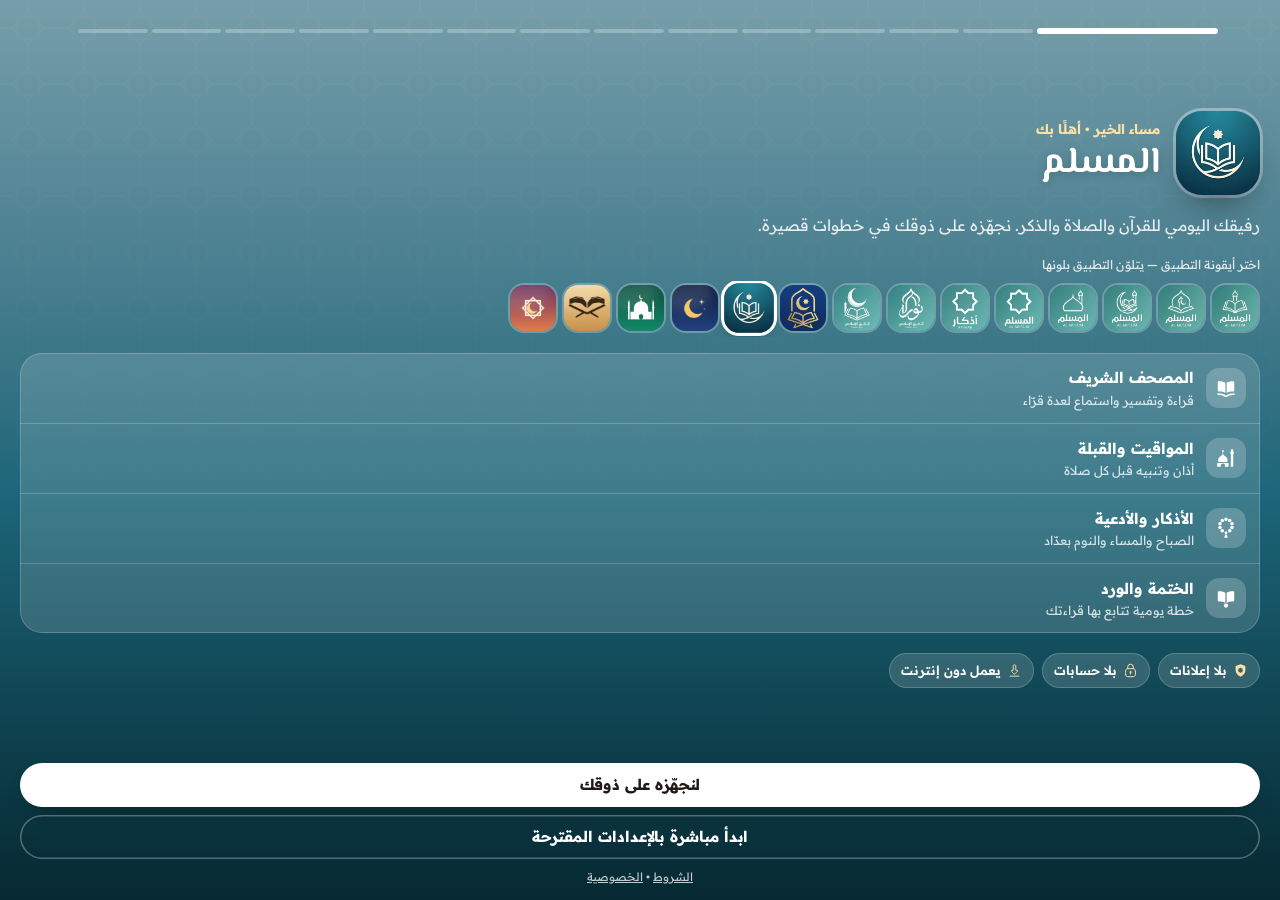
==== commit bd895053: "4.5.0: challenges with daily reminders, Mushaf on wide screens, More page folding/reordering/merged " ====
--- a/index.html
+++ b/index.html
@@ -142,6 +142,7 @@
 <script src="js/nowplaying.js"></script>
 <script src="js/glass.js"></script>
 <script src="js/v44-float.js"></script>
+<script src="js/v45-challenges.js"></script>
 <script src="js/v2-polish.js"></script>
 <script src="js/v2-native.js"></script>
 </body>
--- a/css/v3-design.css
+++ b/css/v3-design.css
@@ -899,19 +899,7 @@
 .fb-row{display:flex;align-items:center;justify-content:space-between;gap:10px;padding:8px 2px;border-top:1px solid color-mix(in oklab,var(--on-s) 7%,transparent)}
 .fb-row .seg{max-width:62%}
 
-/* ===== 4.4 النوافذ المنبثقة بألوان التطبيق ===== */
-.pop-root.zen{--z-card:var(--sheet-bg,var(--s0,#fff));--z-surf:color-mix(in oklab,var(--p) 7%,var(--z-card));--z-surf2:color-mix(in oklab,var(--p) 13%,var(--z-card));
-  --z-line:color-mix(in oklab,var(--on-s,#222) 12%,transparent);--z-quran:var(--on-s,#1c1a16);--z-ink:var(--on-s,#24211c);--z-soft:var(--on-sv,#5f6353);--z-mut:color-mix(in oklab,var(--on-sv,#888) 80%,transparent);
-  --z-sage:var(--p);--z-sage2:color-mix(in oklab,var(--p) 82%,#000);--z-sage-s:color-mix(in oklab,var(--p) 11%,transparent);--z-sage-b:color-mix(in oklab,var(--p) 30%,transparent);--z-cta:var(--on-p,#fff)}
-html[data-theme=dark] .pop-root.zen,html[data-theme=amoled] .pop-root.zen{--z-card:var(--sheet-bg,#181b1d);--z-sage:color-mix(in oklab,var(--p) 70%,#fff);--z-sage2:color-mix(in oklab,var(--p) 60%,#fff);--z-cta:#0d1416}
-.zen-figs{display:grid;grid-template-columns:repeat(4,minmax(0,1fr));gap:6px;width:100%}
-.zen-figs span{display:flex;flex-direction:column;align-items:center;gap:1px;padding:7px 2px;border-radius:14px;font-size:.64rem;color:var(--z-soft);background:var(--z-surf)}
-.zen-figs b{font-size:.98rem;color:var(--z-ink)}
-.zen-listen{flex:none;width:52px;height:52px;border:0;border-radius:50%;display:grid;place-items:center;color:var(--z-sage);background:var(--z-sage-s);box-shadow:inset 0 0 0 1.5px var(--z-sage-b);cursor:pointer}
-.zen-listen svg{width:22px;height:22px;fill:currentColor}
-.zen-listen.on{color:var(--z-cta);background:var(--z-sage)}
-.zen-actions{display:flex;align-items:center;gap:10px;width:100%}
-.zen-actions .zen-cta{flex:1}
+/* (4.5) the khatma and adhkar cards keep their own paper-and-sage colours */
 /* the adhkar card in the same look */
 .pop-root.zen-dh .pop-head{width:100%}
 .pop-root.zen-dh .pop-badge.z{background:var(--z-sage-s);color:var(--z-sage)}
@@ -985,9 +973,8 @@
 
 /* ===================================================================== 4.4 لمسات بصرية عامة (هادئة، لا تغيّر ترتيب أي صفحة) */
 .section-h{font-weight:800;letter-spacing:-.005em}
-.section-h::before{content:'';width:4px;height:16px;border-radius:4px;background:var(--p);opacity:.75;margin-inline-end:8px;flex:none}
-.section-h{justify-content:flex-start}
-.section-h>:last-child:not(:first-child){margin-inline-start:auto}
+.section-h{position:relative;padding-inline-start:12px}
+.section-h::before{content:'';position:absolute;inset-inline-start:0;top:50%;width:4px;height:16px;margin-top:-8px;border-radius:4px;background:var(--p);opacity:.75}
 .view-head h2{font-weight:800}
 .empty:not(:empty){display:flex;flex-direction:column;align-items:center;gap:8px;font-size:.92rem;line-height:1.8}
 .empty:not(:empty)::before{content:'';width:54px;height:54px;border-radius:18px;background:color-mix(in oklab,var(--p) 10%,transparent) url("data:image/svg+xml,%3Csvg xmlns='http://www.w3.org/2000/svg' viewBox='0 0 24 24' fill='none' stroke='%23888' stroke-width='1.6' stroke-linecap='round'%3E%3Cpath d='M12 3l2.5 5 5.5.8-4 3.9.9 5.5L12 15.6 7.1 18.2l.9-5.5-4-3.9 5.5-.8z'/%3E%3C/svg%3E") center/26px no-repeat}
@@ -1002,3 +989,155 @@
 .tiny.muted,.small.muted{line-height:1.75}
 /* headers of the inner screens: a soft line under them while the page scrolls */
 .view-head{box-shadow:0 1px 0 color-mix(in oklab,var(--on-s) 6%,transparent)}
+
+/* ===================================================================== 4.4.1 التباين فوق الصور والفيديو
+   the header reads on any picture: light words with a soft shadow on a dark one, dark words with a light halo on a light one;
+   the home cards become more solid while a picture is behind them, so their text never sinks into it */
+html[data-bgon][data-bglum=dark] #screen-home .home-top .sub,
+html[data-bgon][data-bglum=dark] #screen-home .home-top .greet,
+html[data-bgon][data-bglum=dark] #screen-home .home-top .date-line{color:#fff!important;text-shadow:0 1px 2px rgba(0,0,0,.45),0 2px 14px rgba(0,0,0,.45)}
+html[data-bgon][data-bglum=dark] #screen-home .home-top .sub{opacity:.92}
+html[data-bgon][data-bglum=dark] #screen-home .home-top .date-line>*{color:#fff!important}
+html[data-bgon][data-bglum=dark] #screen-home .home-top .date-line .badge{background:rgba(0,0,0,.32)!important;color:#fff!important;box-shadow:inset 0 0 0 1px rgba(255,255,255,.22)!important;-webkit-backdrop-filter:blur(10px);backdrop-filter:blur(10px);text-shadow:none}
+html[data-bgon][data-bglum=light] #screen-home .home-top .sub,
+html[data-bgon][data-bglum=light] #screen-home .home-top .greet,
+html[data-bgon][data-bglum=light] #screen-home .home-top .date-line{color:#0e1416!important;text-shadow:0 1px 10px rgba(255,255,255,.75)}
+html[data-bgon] #screen-home .home-top .icon-btn.tonal{background:rgba(255,255,255,.78)!important;color:#1b2326!important;-webkit-backdrop-filter:blur(12px);backdrop-filter:blur(12px)}
+html[data-bgon] #screens .card:not(.accent):not(.hero2):not([class*=hero]){--card-bg:color-mix(in oklab,var(--s0,#fff) 84%,transparent)}
+html[data-bgon][data-theme=dark] #screens .card:not(.accent):not(.hero2):not([class*=hero]),html[data-bgon][data-theme=amoled] #screens .card:not(.accent):not(.hero2):not([class*=hero]){--card-bg:color-mix(in oklab,#12181b 84%,transparent)}
+html[data-bgon] #screens .card:not(.accent):not(.hero2):not([class*=hero]),html[data-bgon] #screens .dd-card{background:var(--card-bg)!important;-webkit-backdrop-filter:blur(22px) saturate(1.4);backdrop-filter:blur(22px) saturate(1.4)}
+html[data-bgon] #screens .dd-card{background:linear-gradient(165deg,color-mix(in oklab,var(--gold,#d9b863) 14%,var(--card-bg)),var(--card-bg))!important}
+html[data-bgon] #screens .dd-card .dd-h small,html[data-bgon] #screens .card .small.muted,html[data-bgon] #screens .card .tiny.muted{color:var(--on-sv)!important;opacity:1}
+/* 4.4.1 the khatma card's own size control: three bars, as many lit as the size */
+.zen-sz{display:inline-flex;align-items:flex-end;gap:2px;height:14px}
+.zen-sz i{display:block;width:3px;border-radius:2px;background:currentColor;opacity:.3}
+.zen-sz i:nth-child(1){height:6px}.zen-sz i:nth-child(2){height:10px}.zen-sz i:nth-child(3){height:14px}
+.zen-sz[data-s=sm] i:nth-child(1),.zen-sz[data-s=md] i:nth-child(-n+2),.zen-sz[data-s=lg] i{opacity:1}
+/* the khatma header has four small buttons now: their column sizes to them, the place line takes what is left */
+.zen-head,.pop-root.zen.pz-sm .zen-head{grid-template-columns:auto minmax(0,1fr) auto!important}
+.zen-head .zen-kicker{text-align:center;min-width:0}
+.zen-win-icons .zen-close{width:28px;height:28px}
+
+/* 4.5: frames that must never scroll (a scrollIntoView used to slide the whole interface up) */
+#app,#views,#screens,.view{overflow:clip}
+/* 4.5 المصحف على الشاشات الكبيرة: the page in the middle at its own proportions, a soft shadow around it */
+.rd-main.pg-wide .pg-track{left:50%;right:auto;width:var(--pgw);transform:translateX(-50%);box-shadow:0 18px 50px -20px rgba(0,0,0,.35);border-radius:6px}
+.rd-main.pg-wide{background:radial-gradient(120% 90% at 50% 40%,transparent 40%,color-mix(in oklab,var(--rt-fg,#000) 6%,transparent))}
+/* 4.5 floating-button settings: the size control takes the whole row, with a live preview */
+.fb-row:has(.fb-size){flex-direction:column;align-items:stretch;gap:8px}
+.fb-size{display:flex;align-items:center;gap:12px}
+.fb-size .seg{flex:1;max-width:none!important}
+.fb-size .seg button{white-space:nowrap}
+.fb-pvbox{width:58px;height:58px;flex:none;display:grid;place-items:center}
+.fb-pv{width:46px;height:46px;border-radius:50%;display:grid;place-items:center;color:#fff;background:linear-gradient(150deg,color-mix(in oklab,var(--p) 70%,#fff),var(--p));box-shadow:0 6px 14px -6px var(--p);transition:transform .3s cubic-bezier(.2,.9,.3,1.3)}
+.fb-pv svg,.fb-pv .ic{width:22px;height:22px}
+
+/* ===== 4.5 صفحة المزيد ===== */
+.mr-hero{position:relative;padding:16px 16px 14px;margin:2px 0 4px;border-radius:28px;color:#fff;overflow:hidden;
+  background:radial-gradient(130% 150% at 100% 0%,color-mix(in oklab,var(--p) 60%,#fff) 0%,var(--p) 42%,color-mix(in oklab,var(--p) 70%,#000) 100%);box-shadow:0 16px 34px -22px color-mix(in oklab,var(--p) 70%,#000)}
+.mr-hero::after{content:'';position:absolute;inset-inline-start:-40px;bottom:-70px;width:190px;height:190px;border-radius:50%;background:rgba(255,255,255,.08);pointer-events:none}
+.mr-hrow{display:flex;align-items:center;gap:8px;position:relative;z-index:1}
+.mr-hero h1{font-size:1.9rem;margin:0;line-height:1.25;color:#fff}
+.mr-hero .mr-sub{color:rgba(255,255,255,.82)!important}
+.mr-hb{width:42px;height:42px;flex:none;border:0;border-radius:14px;display:grid;place-items:center;color:#fff;background:rgba(255,255,255,.18);box-shadow:inset 0 0 0 1px rgba(255,255,255,.22)}
+.mr-hb svg{width:21px;height:21px}
+.mr-qw{position:relative;z-index:1;display:flex;align-items:center;gap:8px;margin-top:14px;height:48px;padding:0 14px;border-radius:16px;background:rgba(255,255,255,.96);color:#4a5a5c;box-shadow:0 6px 16px -10px rgba(0,0,0,.4)}
+.mr-qw svg{width:19px;height:19px;flex:none}
+.mr-q{flex:1;min-width:0;border:0;outline:0;background:none;font:inherit;font-size:.95rem;color:#152022}
+html[data-theme=dark] .mr-qw,html[data-theme=amoled] .mr-qw{background:rgba(18,26,28,.9);color:#cde}
+html[data-theme=dark] .mr-q,html[data-theme=amoled] .mr-q{color:#eef}
+.mr-set{padding:14px 12px 12px;border-radius:26px;background:var(--card-bg);box-shadow:inset 0 0 0 1px var(--card-border)}
+.mr-sh{display:flex;align-items:center;justify-content:space-between;padding:0 4px 10px}
+.mr-sh b{font-size:1.02rem}
+.mr-all{display:flex;align-items:center;gap:4px;border:0;background:none;font:inherit;font-size:.8rem;font-weight:700;color:var(--p)}
+.mr-all svg{width:15px;height:15px}
+.mr-sgrid{display:grid;grid-template-columns:repeat(4,minmax(0,1fr));gap:8px}
+.mr-st{display:flex;flex-direction:column;align-items:center;gap:6px;padding:10px 2px 8px;border:0;border-radius:18px;font:inherit;font-size:.72rem;font-weight:650;color:var(--on-s);background:none;line-height:1.3;text-align:center}
+.mr-st:active{background:color-mix(in oklab,var(--g) 8%,transparent);transform:scale(.96)}
+.mr-sti{width:44px;height:44px;border-radius:15px;display:grid;place-items:center;color:var(--g);background:color-mix(in oklab,var(--g) 13%,transparent)}
+.mr-sti svg,.mr-sti .ic{width:22px;height:22px}
+html[data-theme=dark] .mr-sti,html[data-theme=amoled] .mr-sti{color:color-mix(in oklab,var(--g) 55%,#fff);background:color-mix(in oklab,var(--g) 22%,transparent)}
+.mr-jump{margin-top:10px}
+
+.mr-merged{position:relative}
+.mr-mn{position:absolute;top:6px;inset-inline-end:8px;min-width:18px;height:18px;padding:0 5px;border-radius:99px;display:grid;place-items:center;font-size:.62rem;font-weight:800;color:var(--g);background:color-mix(in oklab,var(--g) 14%,transparent)}
+.mr-chs .item .lead{color:var(--p)}
+/* 4.5 More: groups fold and open */
+.mr-gh{width:100%;border:0;background:none;font:inherit;color:inherit;text-align:start;cursor:pointer}
+.mr-chev{display:grid;color:var(--on-sv);transition:transform .3s var(--ease,ease)}
+.mr-chev svg{width:18px;height:18px}
+.mr-g.closed .mr-chev{transform:rotate(90deg)}
+html[dir=rtl] .mr-g.closed .mr-chev,[dir=rtl] .mr-g.closed .mr-chev{transform:rotate(90deg)}
+.mr-g .mr-grid{transition:opacity .25s}
+.mr-g.closed{padding-bottom:6px!important}
+.mr-g.closed .mr-gh{padding-bottom:6px}
+.mr-g.closed .mr-grid{display:none}
+.mr-set{margin-top:4px}
+
+/* ===================================================================== 4.5 التحديات */
+.ch-body{display:flex;flex-direction:column;gap:12px;padding-bottom:24px}
+.ch-hero{position:relative;padding:16px;border-radius:28px;color:#fff;overflow:hidden;background:radial-gradient(130% 150% at 100% 0%,#f3c162 0%,#d98c2b 40%,#9a4f1d 100%);box-shadow:0 16px 34px -22px #6b3510}
+.ch-hero::after{content:'';position:absolute;inset-inline-start:-40px;bottom:-70px;width:190px;height:190px;border-radius:50%;background:rgba(255,255,255,.1)}
+.ch-hrow{display:flex;align-items:center;gap:12px;position:relative;z-index:1}
+.ch-hic{width:48px;height:48px;flex:none;border-radius:16px;display:grid;place-items:center;background:rgba(255,255,255,.2);box-shadow:inset 0 0 0 1px rgba(255,255,255,.25)}
+.ch-hic svg,.ch-hic .ic{width:28px;height:28px;color:#fff}
+.ch-ht{font-size:1.45rem;font-weight:800}.ch-hs{font-size:.82rem;opacity:.9}
+.ch-stats{display:grid;grid-template-columns:repeat(3,1fr);gap:8px;margin-top:12px;position:relative;z-index:1}
+.ch-stats span{display:flex;flex-direction:column;align-items:center;padding:8px 4px;border-radius:14px;background:rgba(255,255,255,.16);font-size:.72rem}
+.ch-stats b{font-size:1.2rem}
+.ch-new{position:relative;z-index:1;width:100%;margin-top:12px;height:48px;border:0;border-radius:16px;display:flex;align-items:center;justify-content:center;gap:8px;font:inherit;font-weight:800;color:#8a4413;background:#fff;box-shadow:0 8px 18px -10px rgba(0,0,0,.45)}
+.ch-new svg{width:20px;height:20px}
+.ch-card{position:relative;padding:14px;border-radius:24px;background:var(--card-bg);box-shadow:inset 0 0 0 1px var(--card-border),0 8px 20px -16px rgba(0,0,0,.35);overflow:hidden}
+.ch-card::before{content:'';position:absolute;inset-inline-start:0;top:14px;bottom:14px;width:4px;border-radius:0 4px 4px 0;background:var(--cc)}
+.ch-card.done{box-shadow:inset 0 0 0 1.5px color-mix(in oklab,var(--ok,#2e9d6a) 50%,transparent)}
+.ch-h{display:flex;align-items:center;gap:10px}
+.ch-h b{display:block;font-size:1.02rem}.ch-h small{font-size:.74rem;color:var(--on-sv)}
+.ch-ic{width:44px;height:44px;flex:none;border-radius:15px;display:grid;place-items:center;color:var(--cc);background:color-mix(in oklab,var(--cc) 13%,transparent)}
+.ch-ic svg,.ch-ic .ic{width:23px;height:23px}
+.ch-card .ring .fgc{stroke:var(--cc)}
+.ch-bar{position:relative;height:8px;margin:12px 0 8px;border-radius:99px;background:color-mix(in oklab,var(--cc) 12%,transparent)}
+.ch-bar i{display:block;height:100%;border-radius:99px;background:linear-gradient(90deg,color-mix(in oklab,var(--cc) 70%,#fff),var(--cc));transition:width .6s var(--ease,ease)}
+.ch-bar b{position:absolute;top:-3px;width:2px;height:14px;border-radius:2px;background:var(--on-sv);opacity:.5}
+.ch-cheer{font-size:.8rem;font-weight:650;color:var(--on-sv)}
+.ch-cheer.ok{color:var(--ok,#2e9d6a)}
+.ch-tools{display:flex;flex-direction:column;gap:8px;margin-top:10px}
+.ch-tap{display:flex;flex-direction:column;align-items:center;gap:2px;padding:14px;border:0;border-radius:18px;font:inherit;color:#fff;background:linear-gradient(150deg,color-mix(in oklab,var(--cc) 75%,#fff),var(--cc));box-shadow:0 10px 20px -12px var(--cc);transition:transform .12s}
+.ch-tap:active{transform:scale(.97)}
+.ch-tap b{font-family:var(--font-title);font-size:1.05rem}.ch-tap small{font-size:.72rem;opacity:.85}
+.ch-adds{display:grid;grid-template-columns:repeat(3,1fr);gap:8px}
+.ch-adds button{height:38px;border:0;border-radius:12px;font:inherit;font-weight:800;color:var(--cc);background:color-mix(in oklab,var(--cc) 12%,transparent)}
+.ch-go{display:flex;align-items:center;gap:8px;height:44px;padding:0 14px;border:0;border-radius:14px;font:inherit;font-weight:700;color:var(--cc);background:color-mix(in oklab,var(--cc) 11%,transparent)}
+.ch-go svg{width:18px;height:18px}
+.ch-td{margin-inline-start:auto;font-size:.74rem;font-weight:800;padding:2px 10px;border-radius:99px;background:var(--card-bg)}
+.ch-more{display:flex;gap:8px;justify-content:flex-end}
+.ch-del{width:40px;padding:0!important}
+.ch-empty{display:flex;flex-direction:column;align-items:center;gap:6px;text-align:center;padding:22px 14px;border-radius:22px;background:var(--card-bg);box-shadow:inset 0 0 0 1px var(--card-border);color:var(--on-sv);line-height:1.8}
+.ch-empty b{color:var(--on-s);font-size:1.02rem}
+.ch-sug{display:flex;flex-wrap:wrap;gap:6px;justify-content:center;margin-top:6px}
+.ch-foot{font-size:.74rem;color:var(--on-sv);text-align:center;line-height:1.8}
+.ch-kinds{display:grid;grid-template-columns:1fr 1fr;gap:8px;padding-bottom:10px}
+.ch-kind{display:flex;flex-direction:column;align-items:flex-start;gap:4px;padding:12px;border:0;border-radius:18px;text-align:start;font:inherit;color:var(--on-s);background:color-mix(in oklab,var(--cc) 8%,var(--card-bg));box-shadow:inset 0 0 0 1px color-mix(in oklab,var(--cc) 18%,transparent)}
+.ch-kind b{font-size:.88rem}.ch-kind small{font-size:.68rem;color:var(--on-sv);line-height:1.6;display:-webkit-box;-webkit-line-clamp:3;-webkit-box-orient:vertical;overflow:hidden}
+.ch-setup{display:flex;flex-direction:column;gap:10px;padding-bottom:12px}
+.ch-sh{display:flex;align-items:center;gap:10px}
+.ch-sh b{display:block}.ch-sh small{font-size:.72rem;color:var(--on-sv);line-height:1.6}
+.ch-row{display:flex;align-items:center;justify-content:space-between;gap:10px;padding:8px 2px}
+.ch-step{display:flex;align-items:center;gap:10px}
+.ch-step button{width:38px;height:38px;border:0;border-radius:12px;font:inherit;font-size:1.2rem;font-weight:800;color:var(--p);background:color-mix(in oklab,var(--p) 12%,transparent)}
+.ch-step b{min-width:84px;text-align:center}
+.ch-pre{flex-wrap:wrap;gap:6px}
+.ch-hint{font-size:.78rem;color:var(--on-sv);line-height:1.8;padding:8px 12px;border-radius:14px;background:color-mix(in oklab,var(--p) 7%,transparent)}
+.ch-burst{position:absolute;inset:0;pointer-events:none;display:grid;place-items:center;z-index:3}
+.ch-burst i{position:absolute;width:8px;height:8px;border-radius:2px;animation:chB 1.1s cubic-bezier(.2,.8,.3,1) forwards}
+@keyframes chB{from{transform:rotate(var(--a)) translateY(0) scale(1);opacity:1}to{transform:rotate(var(--a)) translateY(calc(-1 * var(--d))) scale(.4);opacity:0}}
+.ch-body>*{flex-shrink:0}
+
+/* 4.5 More: the order sheet */
+.mr-ohint{font-size:.8rem;color:var(--on-sv);margin:0 4px 10px}
+.mr-ord{display:flex;flex-direction:column;gap:8px}
+.mr-or{display:flex;align-items:center;gap:10px;padding:8px 10px;border-radius:16px;background:var(--card-bg);box-shadow:inset 0 0 0 1px var(--card-border);transition:transform .2s ease;touch-action:none}
+.mr-or.drag{transition:none;z-index:2;position:relative;box-shadow:0 12px 26px -10px rgba(0,0,0,.35),inset 0 0 0 1.5px var(--g);scale:1.02}
+.mr-oh{display:grid;place-items:center;width:30px;height:36px;color:var(--on-sv);cursor:grab;touch-action:none}
+.mr-or b{font-size:.92rem}
+.mr-oa{width:34px;height:34px;border:0;border-radius:10px;font-size:.7rem;color:var(--g);background:color-mix(in oklab,var(--g) 12%,transparent)}
+.mr-oa:disabled{opacity:.3}
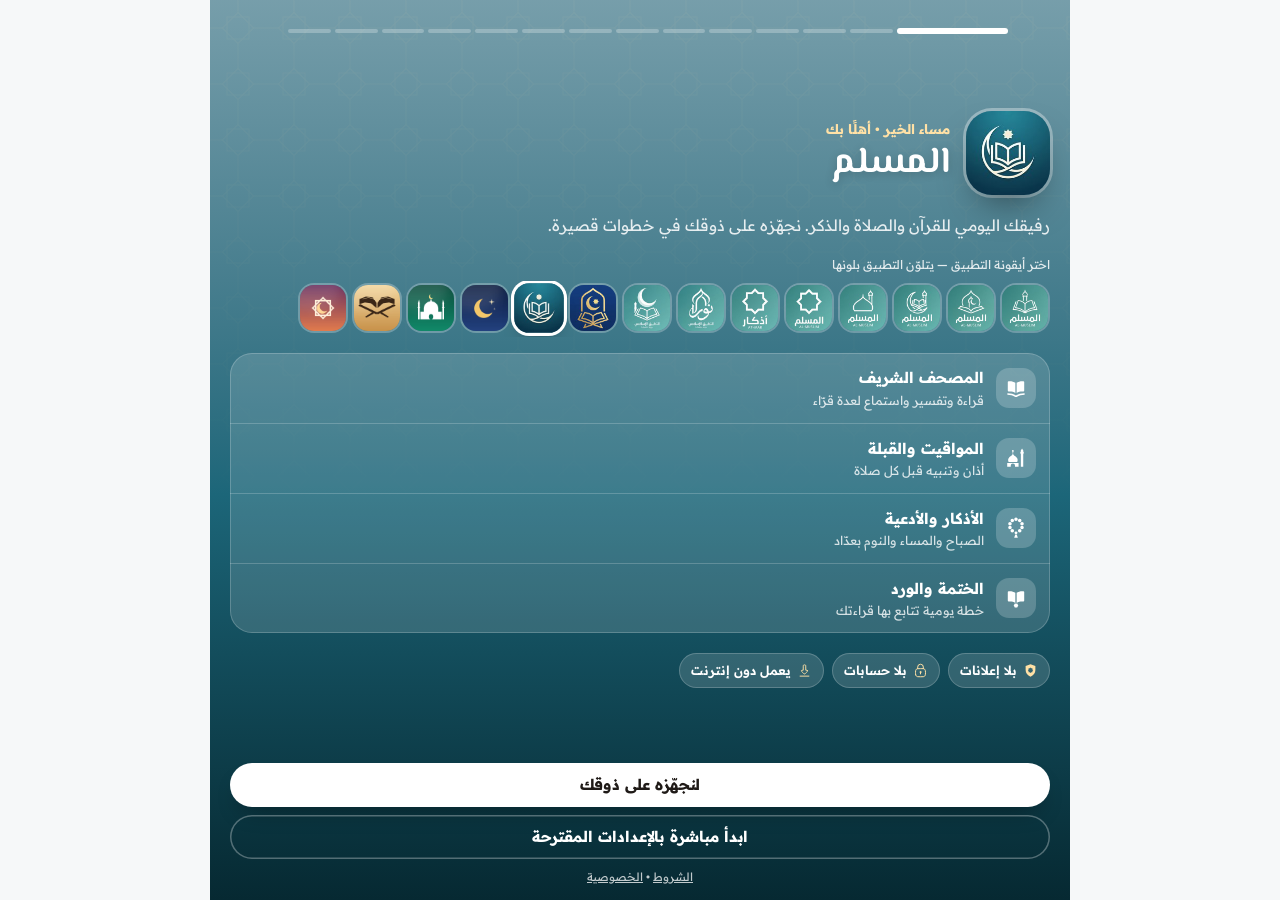
==== commit 8f4f7d72: "4.6.0: wide screens and curved edges Co-Authored-By: Claude Opus 5.5 <noreply@anthropic.com>" ====
--- a/index.html
+++ b/index.html
@@ -143,6 +143,7 @@
 <script src="js/glass.js"></script>
 <script src="js/v44-float.js"></script>
 <script src="js/v45-challenges.js"></script>
+<script src="js/v46-wide.js"></script>
 <script src="js/v2-polish.js"></script>
 <script src="js/v2-native.js"></script>
 </body>
--- a/css/v3-design.css
+++ b/css/v3-design.css
@@ -1007,7 +1007,7 @@
 html[data-bgon][data-theme=dark] #screens .card:not(.accent):not(.hero2):not([class*=hero]),html[data-bgon][data-theme=amoled] #screens .card:not(.accent):not(.hero2):not([class*=hero]){--card-bg:color-mix(in oklab,#12181b 84%,transparent)}
 html[data-bgon] #screens .card:not(.accent):not(.hero2):not([class*=hero]),html[data-bgon] #screens .dd-card{background:var(--card-bg)!important;-webkit-backdrop-filter:blur(22px) saturate(1.4);backdrop-filter:blur(22px) saturate(1.4)}
 html[data-bgon] #screens .dd-card{background:linear-gradient(165deg,color-mix(in oklab,var(--gold,#d9b863) 14%,var(--card-bg)),var(--card-bg))!important}
-html[data-bgon] #screens .dd-card .dd-h small,html[data-bgon] #screens .card .small.muted,html[data-bgon] #screens .card .tiny.muted{color:var(--on-sv)!important;opacity:1}
+html[data-bgon] #screens .dd-card .dd-h small,html[data-bgon] #screens .card:not(.accent):not([class*=hero]) .small.muted,html[data-bgon] #screens .card:not(.accent):not([class*=hero]) .tiny.muted{color:var(--on-sv)!important;opacity:1}
 /* 4.4.1 the khatma card's own size control: three bars, as many lit as the size */
 .zen-sz{display:inline-flex;align-items:flex-end;gap:2px;height:14px}
 .zen-sz i{display:block;width:3px;border-radius:2px;background:currentColor;opacity:.3}
@@ -1141,3 +1141,147 @@
 .mr-or b{font-size:.92rem}
 .mr-oa{width:34px;height:34px;border:0;border-radius:10px;font-size:.7rem;color:var(--g);background:color-mix(in oklab,var(--g) 12%,transparent)}
 .mr-oa:disabled{opacity:.3}
+
+/* ===================================================================== 4.5.1 تنسيق موحّد
+   one family for the screen headers made in 4.x (adhkar, library, More, challenges): the same corner, padding, icon plate,
+   title and line; the library and the challenges take the app's colour like the More page; every content card the same corner */
+:root{--hero-r:28px;--card-r:22px;--hero-g:radial-gradient(130% 150% at 100% 0%,color-mix(in oklab,var(--p) 58%,#fff) 0%,var(--p) 42%,color-mix(in oklab,var(--p) 68%,#000) 100%)}
+.dh-hero,.dl-hero,.mr-hero,.ch-hero{border-radius:var(--hero-r)!important;padding:16px 16px 14px!important;margin-bottom:2px}
+.dl-hero,.ch-hero{background:var(--hero-g)!important;box-shadow:0 16px 34px -22px color-mix(in oklab,var(--p) 70%,#000)!important}
+.dh-hic,.dl-hic,.ch-hic{width:46px!important;height:46px!important;border-radius:16px!important;background:rgba(255,255,255,.18)!important;box-shadow:inset 0 0 0 1px rgba(255,255,255,.22)!important}
+.dh-hic svg,.dl-hic svg,.ch-hic svg,.dh-hic .ic,.dl-hic .ic,.ch-hic .ic{width:26px!important;height:26px!important}
+.dh-ht,.dl-ht,.ch-ht,.mr-hero h1{font-size:1.42rem!important;font-weight:800!important;line-height:1.3!important}
+.dh-hs,.dl-hs,.ch-hs,.mr-hero .mr-sub{font-size:.8rem!important;opacity:.86}
+.ch-new{color:color-mix(in oklab,var(--p) 80%,#000)!important}
+.ch-stats span,.dh-tool,.mr-hb{background:rgba(255,255,255,.16)!important}
+/* content cards: one corner, one border, one shadow */
+.dl-card,.ch-card,.rg-card,.fb-card,.rq-dua,.rq-det,.mr-set,.rs-fig,.dl-need,.dl-qk,html[data-skin] .dhikr,html[data-skin] .dua-card{border-radius:var(--card-r)!important}
+/* section titles inside the new screens look like the app's own */
+.dl-sh,.mr-sh b{font-size:1rem;font-weight:800}
+.dl-sh{position:relative;padding-inline-start:12px}
+.dl-sh::before{content:'';position:absolute;inset-inline-start:0;top:50%;width:4px;height:16px;margin-top:-8px;border-radius:4px;background:var(--p);opacity:.75}
+/* tap feedback, the same everywhere */
+.dl-card:active,.ch-kind:active,.mr-st:active,.dl-cc:active,.rg-step button:active,.ch-adds button:active,.dl-act:active,.rq-ib:active{transform:scale(.97);transition:transform .1s}
+
+/* ===================================================================== 4.5.1 هدوء بصري
+   fewer effects, one calm surface: no decorative circles in the headers, no coloured stripes on the side of every card,
+   a quiet two-tone fill instead of a bright radial gradient, and the labels lighter */
+.dh-hero::after,.dl-hero::after,.mr-hero::after,.ch-hero::after,.hero2::after,.hero2::before{display:none!important}
+:root{--hero-g:linear-gradient(160deg,color-mix(in oklab,var(--p) 88%,#fff) 0%,var(--p) 55%,color-mix(in oklab,var(--p) 88%,#000) 100%)}
+.dl-hero,.ch-hero,.mr-hero{background:var(--hero-g)!important;box-shadow:0 10px 24px -18px color-mix(in oklab,var(--p) 70%,#000)!important}
+.dh-hero{background:linear-gradient(160deg,color-mix(in oklab,var(--h2) 80%,var(--h1)) 0%,var(--h1) 100%)!important;box-shadow:0 10px 24px -18px var(--h1)!important}
+.dl-card::before,.dua-card::before,.ch-card::before,.mr-g::before,.section-h::before,.dl-sh::before{display:none!important}
+.section-h,.dl-sh{padding-inline-start:4px!important}
+.dl-src,.rq-srcp,.dua-card .src{background:none!important;padding:0!important;font-weight:600!important;color:color-mix(in oklab,var(--gold,#a77d2a) 85%,var(--on-s))!important}
+.dl-ctag{background:none!important;padding:0!important}
+.dh-fadl,.rq-why{box-shadow:none!important;background:color-mix(in oklab,var(--on-s) 4%,transparent)!important}
+.dh-fadl b,.rq-why b{background:none!important;padding:0!important}
+.chip.on{box-shadow:none}
+/* the label over the next prayer sits on the photo card: always light, like the rest of that card */
+.hero-nm .small.muted,.hero-nm .muted{color:rgba(255,255,255,.86)!important;text-shadow:0 1px 6px rgba(0,0,0,.35)}
+/* 4.5.1 one colour: the app's accent on neutral surfaces, instead of a different bright colour on every card */
+.dl-cc{background:var(--card-bg)!important;color:var(--on-s)!important;box-shadow:inset 0 0 0 1px var(--card-border)!important}
+.dl-cc small{color:var(--on-sv);opacity:1}
+.dl-ci{background:color-mix(in oklab,var(--p) 12%,transparent)!important}
+.dl-ci svg,.dl-ci .ic{color:var(--p)!important}
+.dl-qk .dl-qi,.dl-ni,.rs-fig,.dl-card,.dl-ctag{--dc:var(--p)!important;--fc:var(--p)!important}
+.dl-qk.fav .dl-qi,.dl-qk.rec .dl-qi,.dl-qk.rnd .dl-qi,.dl-qk.fs .dl-qi{color:var(--p)!important;background:color-mix(in oklab,var(--p) 11%,transparent)!important}
+.ch-card,.ch-kind{--cc:var(--p)!important}
+.ch-tap{background:var(--p)!important;box-shadow:none!important}
+.rs-fig b{color:var(--on-s)!important}
+
+/* 4.5.1 المصحف على صفحتين: odd page on the right, even on the left, a soft spine between them */
+.mspread{position:absolute;inset:0;display:flex;direction:rtl}
+.msp-half{position:relative;flex:1 1 50%;min-width:0;overflow:hidden}
+.msp-half>.mpage{position:absolute;inset:0}
+.msp-half.r{box-shadow:inset 14px 0 18px -16px rgba(0,0,0,.45)}
+.msp-half.l{box-shadow:inset -14px 0 18px -16px rgba(0,0,0,.45)}
+.rd-main.pg-spread .pg-track{border-radius:8px}
+
+/* 4.5.2 the book turn: the leaf pivots on the spine, its back shows the next page */
+.pg-track.bk-on{perspective:2200px;perspective-origin:50% 50%}
+.bk-leaf{position:absolute;top:0;bottom:0;width:50%;z-index:5;transform-style:preserve-3d;direction:rtl;pointer-events:none;will-change:transform}
+.bk-leaf.fw{left:0;transform-origin:100% 50%}
+.bk-leaf.bw{left:50%;transform-origin:0 50%}
+.bk-face{position:absolute;inset:0;overflow:hidden;backface-visibility:hidden;-webkit-backface-visibility:hidden;background:var(--rt-bg,#fffdf7)}
+.bk-face>.msp-half{position:absolute;inset:0}
+.bk-back{transform:rotateY(180deg)}
+.bk-shade{position:absolute;inset:0;pointer-events:none;opacity:0;backface-visibility:hidden;-webkit-backface-visibility:hidden}
+.bk-leaf.fw .bk-shade{background:linear-gradient(90deg,rgba(0,0,0,.0) 30%,rgba(0,0,0,.35))}
+.bk-leaf.bw .bk-shade{background:linear-gradient(270deg,rgba(0,0,0,.0) 30%,rgba(0,0,0,.35))}
+.bk-leaf::after{content:'';position:absolute;inset:0;pointer-events:none;box-shadow:0 0 30px rgba(0,0,0,.25)}
+.pg-track.bk-on .pg-slide{background:var(--rt-bg,#fffdf7)}
+
+/* 4.5.3 contrast.
+   Plain coloured cards (the tasbih card…): their text takes the card's own text colour (--on-p), which follows the theme.
+   Picture cards (the next prayer): the picture always sits under a dark veil, so their words stay white.
+   In the dark theme the accent turns pale; the headers, buttons and plates that carry white words use a deep accent instead. */
+html .card.accent:not(.hero):not(.prayer-hero) .muted,html .card.accent:not(.hero):not(.prayer-hero) .small,html .card.accent:not(.hero):not(.prayer-hero) .tiny{color:color-mix(in oklab,var(--on-p) 82%,transparent)!important;opacity:1!important}
+html .card.accent:not(.hero):not(.prayer-hero) .bold,html .card.accent:not(.hero):not(.prayer-hero) .title-font{color:var(--on-p)!important}
+html .card.accent.hero .muted,html .card.accent.prayer-hero .muted,html .card.accent.hero .nx-t,html .card.accent.prayer-hero .nx-t,html .hero-nm .muted,html .card.accent.hero .cd-wrap>span,html .card.accent.prayer-hero .cd-wrap>span,
+html .qx-hero .qx-k,html .qx-hero .qx-m{color:rgba(255,255,255,.88)!important;opacity:1!important;text-shadow:0 1px 4px rgba(0,0,0,.3)}
+html .card.accent.hero .nx-n,html .card.accent.prayer-hero .nx-n,html .card.accent.hero .cd,html .card.accent.prayer-hero .cd,html .hero-nm .nx-n{color:#fff!important}
+:root{--p-deep:var(--p)}
+html[data-theme=dark],html[data-theme=amoled]{--p-deep:color-mix(in oklab,var(--p) 50%,#0a1113);
+  --hero-g:linear-gradient(160deg,color-mix(in oklab,var(--p) 58%,#0a1113) 0%,color-mix(in oklab,var(--p) 44%,#0a1113) 100%)}
+html[data-theme=dark] .ch-tap,html[data-theme=amoled] .ch-tap{background:var(--p-deep)!important}
+html[data-theme=dark] .fb-pv,html[data-theme=amoled] .fb-pv,html[data-theme=dark] .np2 .np-pp,html[data-theme=amoled] .np2 .np-pp,html[data-theme=dark] .ob-tour-ic,html[data-theme=amoled] .ob-tour-ic{background:var(--p-deep)!important}
+html[data-theme=dark] .ch-new,html[data-theme=amoled] .ch-new{color:#0f1a1c!important}
+/* 4.5.3 contrast, second pass (from the audit) */
+:root{--p-ink:color-mix(in oklab,var(--p) 78%,#000)}
+html[data-theme=dark],html[data-theme=amoled]{--p-ink:color-mix(in oklab,var(--p) 85%,#fff)}
+html[data-theme=dark] .qx-hero,html[data-theme=amoled] .qx-hero{background:linear-gradient(160deg,color-mix(in oklab,var(--p) 58%,#0a1113),color-mix(in oklab,var(--p) 42%,#0a1113))!important}
+.qx-hero .btn.tonal.qx-listen,html[data-skin] .qx-hero .btn.tonal{background:rgba(255,255,255,.18)!important;color:#fff!important;box-shadow:inset 0 0 0 1px rgba(255,255,255,.25)!important}
+.qx-hero .qx-t{color:#fff!important}
+.mr-chip,.mr-gn{color:color-mix(in oklab,var(--g) 72%,#000)!important}
+html[data-theme=dark] .mr-chip,html[data-theme=amoled] .mr-chip,html[data-theme=dark] .mr-gn,html[data-theme=amoled] .mr-gn{color:color-mix(in oklab,var(--g) 45%,#fff)!important}
+.item.ptime.next .t,.section-h .link,.section-h button.link,.mr-all,.qr-state,.pl-card .btn.ghost{color:var(--p-ink)!important}
+.mr-hero .mr-sub{opacity:.94!important}
+.ch-stats span{background:rgba(0,0,0,.14)!important}
+.sur-tr{color:color-mix(in oklab,var(--on-s) 62%,transparent)!important}
+html[data-theme=dark] .badge,html[data-theme=amoled] .badge{filter:none}
+
+/* 4.5.4 the Basmala drawn once (see bisMask): a mask in the page's text colour */
+.qcf .qbis-m{justify-content:center;align-items:center}
+.qbm{background:var(--rt-fg,#1f261f);flex:none}
+.vbism-m{display:flex;justify-content:center}
+
+/* 4.6 wide screens — a tablet on its side, a wide computer window (js/v46-wide.js puts the cards on a two-column board) */
+html[data-wide] .screen{padding-inline:max(24px,calc((100% - 1120px) / 2))}
+html[data-wide] .screen.wb.active,html[data-wide] .mr-box.wb{display:grid!important;grid-template-columns:repeat(2,minmax(0,1fr));column-gap:18px;row-gap:0;grid-auto-rows:4px;align-items:start}
+html[data-wide] .wb>*{margin-block:0!important;min-width:0;align-self:start}
+html[data-wide] #screen-more .mr-grid{grid-template-columns:repeat(4,minmax(0,1fr))!important}
+html[data-wide] #screen-adhkar .catgrid{grid-template-columns:repeat(4,minmax(0,1fr))}
+html[data-wide] #screen-quran .q-list>.card.list{columns:2;column-gap:0;column-rule:1px solid var(--card-border)}
+html[data-wide] #screen-quran .q-list>.card.list>.item{break-inside:avoid}
+html[data-wide] .view-body{padding-inline:max(20px,calc((100% - 860px) / 2))}
+/* pages drawn edge to edge keep their controls in a readable column */
+@media (min-width:760px){
+  .qb-top,.qb-c>*{width:100%;max-width:720px;margin-inline:auto}
+  .qb-c>.qb-dial,.qb-c>[class*=dial]{width:auto}
+}
+/* nearby mosques on a wide landscape screen: the map beside the list */
+@media (min-width:900px) and (orientation:landscape){
+  .mq-body{flex-direction:row!important}
+  .mq-stage{flex:1 1 auto;height:auto;min-height:0}
+  .mq-sheet{flex:0 0 min(420px,40%);order:-1;margin-top:0;border-radius:0;box-shadow:-10px 0 26px -12px rgba(0,0,0,.18);padding-top:12px}
+}
+
+/* 4.6 the edge light: a soft glow runs down both bent sides of a curved screen (on opening, on return, and at the adhan) */
+.edge-light{position:fixed;inset:0;pointer-events:none;z-index:2147483000;contain:strict}
+.edge-light i{position:absolute;top:0;bottom:0;overflow:hidden;opacity:0;animation:el-fade 1.9s ease-in-out forwards}
+.edge-light .el-l{left:0;width:max(5px,calc(var(--edge-l,0px) + 3px))}
+.edge-light .el-r{right:0;width:max(5px,calc(var(--edge-r,0px) + 3px))}
+.edge-light i::before{content:'';position:absolute;inset-inline:0;top:0;height:45%;border-radius:99px;
+  background:linear-gradient(180deg,transparent,color-mix(in oklab,var(--p) 70%,#fff) 40%,var(--p) 60%,transparent);
+  box-shadow:0 0 14px 2px color-mix(in oklab,var(--p) 60%,transparent);transform:translateY(-110%);animation:el-run 1.9s cubic-bezier(.45,.05,.3,1) forwards}
+.edge-light .el-r::before{animation-delay:.08s}
+.edge-light.strong i{animation:el-fade 3.3s ease-in-out forwards}
+.edge-light.strong i::before{animation:el-run 1.1s cubic-bezier(.45,.05,.3,1) 3 forwards}
+@keyframes el-run{to{transform:translateY(240%)}}
+@keyframes el-fade{0%{opacity:0}15%{opacity:1}80%{opacity:1}100%{opacity:0}}
+@media (prefers-reduced-motion:reduce){.edge-light{display:none}}
+/* the content moves in and out of the curved margin smoothly when the width changes */
+#screens,#tabbar,#views,#sheet-root,#toast-root{transition:left .35s var(--ease,ease),right .35s var(--ease,ease)}
+/* the pop-up cards and their circle keep off the bent sides too */
+html:not(.pop-float) .pop-root{left:var(--edge-l,0px);right:var(--edge-r,0px)}
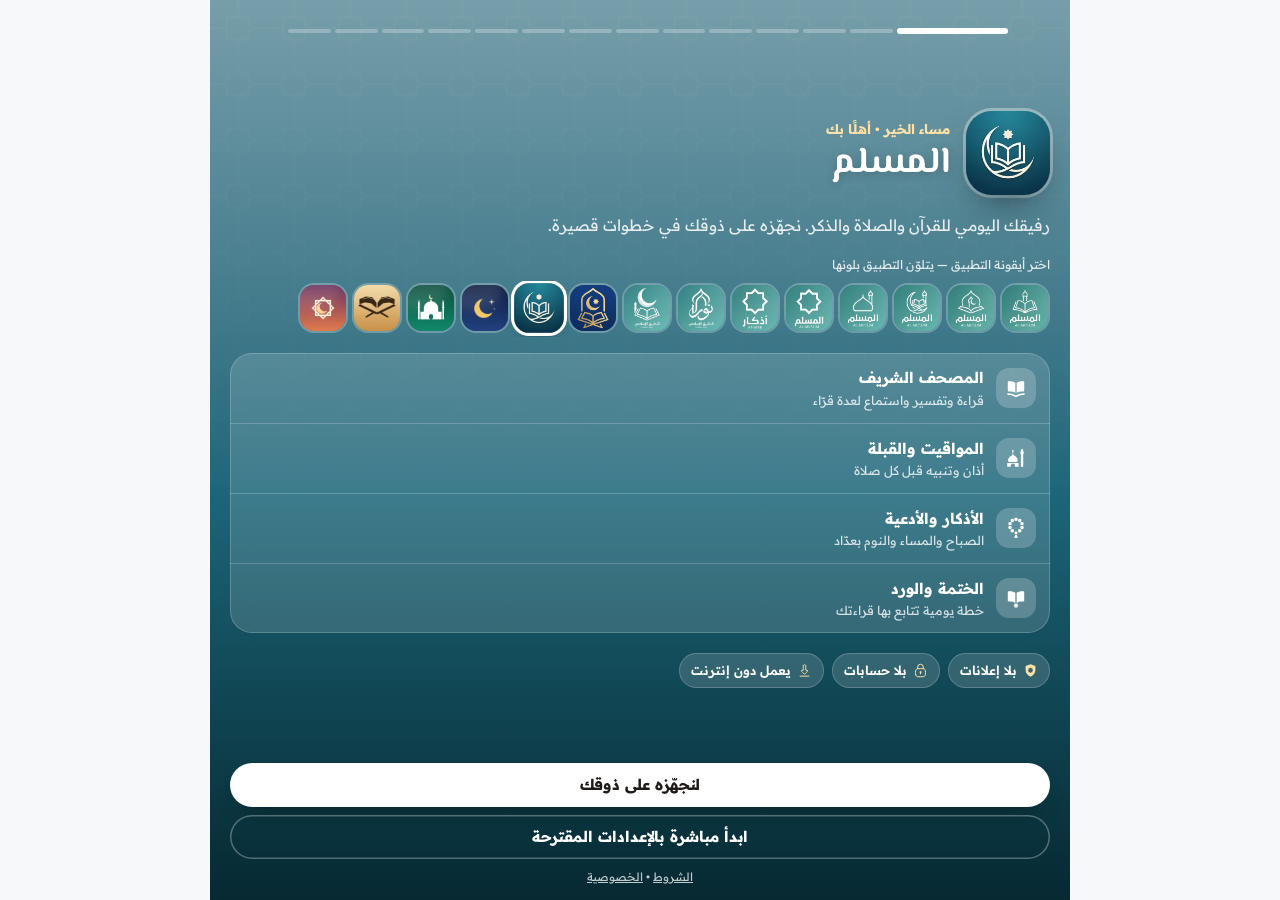
==== commit 9c2930fd: "4.6.1 Co-Authored-By: Claude Opus 5.5 <noreply@anthropic.com>" ====
--- a/index.html
+++ b/index.html
@@ -144,6 +144,7 @@
 <script src="js/v44-float.js"></script>
 <script src="js/v45-challenges.js"></script>
 <script src="js/v46-wide.js"></script>
+<script src="js/v461-apple.js"></script>
 <script src="js/v2-polish.js"></script>
 <script src="js/v2-native.js"></script>
 </body>
--- a/css/v3-design.css
+++ b/css/v3-design.css
@@ -1285,3 +1285,31 @@
 #screens,#tabbar,#views,#sheet-root,#toast-root{transition:left .35s var(--ease,ease),right .35s var(--ease,ease)}
 /* the pop-up cards and their circle keep off the bent sides too */
 html:not(.pop-float) .pop-root{left:var(--edge-l,0px);right:var(--edge-r,0px)}
+
+/* 4.6.1 the spread turns with the paper curl, stopping at the spine (replaces the flat 3D leaf) */
+.pg-track.bk-on{perspective:none}
+.bk-front,.bk-fw,.bk-shu{position:absolute;left:0;top:0;pointer-events:none}
+.bk-front{inset:0;z-index:3}
+.bk-shu{inset:0;z-index:4}
+.bk-fw{z-index:5;transform-origin:0 0;will-change:transform}
+.bk-fi{position:absolute;left:0;top:0;overflow:hidden}
+.bk-pg{position:absolute;top:0;bottom:0;width:50%;overflow:hidden;background:var(--rt-bg,#fffdf7);direction:rtl}
+.bk-pg>.msp-half{position:absolute;inset:0}
+.bk-flip{transform:scaleX(-1)}
+.bk-ov,.bk-fo{position:absolute;inset:0;pointer-events:none}
+
+/* 4.6.1 iOS motion (js/v461-apple.js) */
+html[data-skin] .view.v-zoom,html[data-skin] .view.v-zoom.leaving,html .view.v-zoom{animation:none!important}
+.view.v-zoom{will-change:transform,clip-path}
+html[data-skin] #tabbar .lens.held{transform:translateX(var(--lens-x,0)) scale(1.1,1.12);transition:transform .35s cubic-bezier(.3,1.4,.5,1),width .28s cubic-bezier(.2,.8,.2,1)}
+html[data-skin] #tabbar .tab{transition:transform .3s cubic-bezier(.3,1.4,.5,1)}
+html[data-skin] #tabbar .tab:active{transform:scale(.92)}
+html[data-skin] #tabbar .bar{transition:transform .5s cubic-bezier(.32,.72,0,1),opacity .3s;transform-origin:50% 100%}
+html.nb-mini[data-skin]:not([data-nbmode=dock]) #tabbar .bar{transform:scale(.8) translateY(6px)}
+html[data-skin] #tabbar .lb{transition:opacity .25s}
+html.nb-mini[data-skin]:not([data-nbmode=dock]) #tabbar .lb{opacity:0}
+html[data-astyle=apple] .view{animation:vEnter .32s cubic-bezier(.32,.72,0,1) both!important}
+html[data-astyle=apple] .view.leaving{animation:vLeave .22s ease-out both!important}
+html[data-astyle=apple] .view.v-zoom,html[data-astyle=apple] .view.v-zoom.leaving{animation:none!important}
+/* 4.6.1 the glass bar stays legible over any page: without blur (battery saver) it is nearly solid, with blur it frosts more */
+html[data-fx=low][data-skin] #tabbar .bar{background:color-mix(in oklab,var(--s0) 97%,var(--p) 3%)!important}
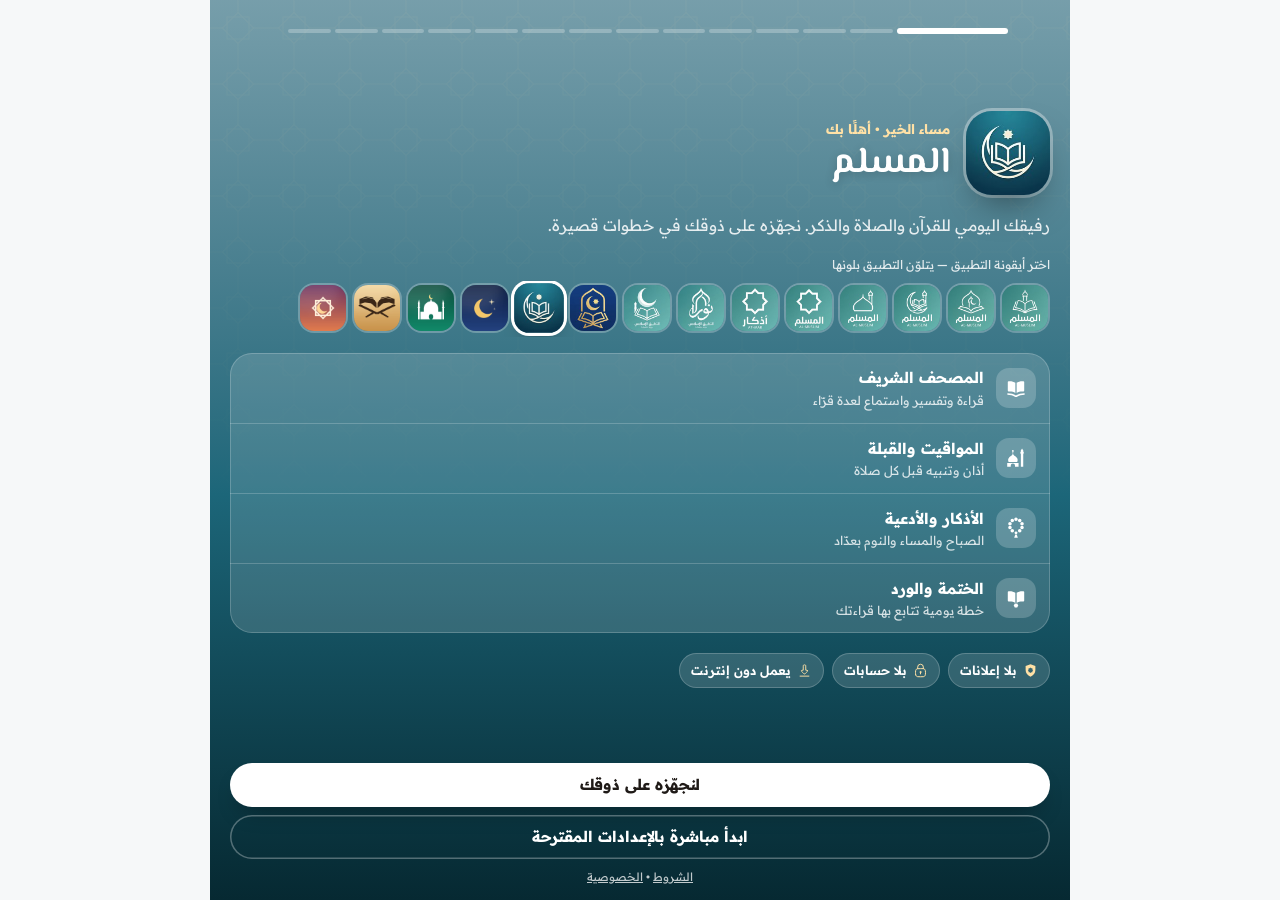
==== commit d04795f8: "4.6.2 Co-Authored-By: Claude Opus 5.5 <noreply@anthropic.com>" ====
--- a/index.html
+++ b/index.html
@@ -145,6 +145,7 @@
 <script src="js/v45-challenges.js"></script>
 <script src="js/v46-wide.js"></script>
 <script src="js/v461-apple.js"></script>
+<script src="js/v462-wdesign.js"></script>
 <script src="js/v2-polish.js"></script>
 <script src="js/v2-native.js"></script>
 </body>
--- a/css/reader.css
+++ b/css/reader.css
@@ -264,8 +264,8 @@
 @media (hover:hover) and (pointer:fine){
   .rd-nv{display:grid;place-items:center;position:absolute;top:50%;z-index:9;width:40px;height:40px;margin-top:-20px;border-radius:50%;background:color-mix(in oklab,var(--rt-bg) 82%,transparent);color:var(--rt-fg);box-shadow:0 2px 10px rgba(0,0,0,.25);opacity:0;transition:opacity .2s}
   .rd-nv svg{width:20px;height:20px}
-  .rd-nv.prev{right:8px}.rd-nv.prev svg{transform:rotate(90deg)}
-  .rd-nv.next{left:8px}.rd-nv.next svg{transform:rotate(-90deg)}
+  .rd-nv.prev{right:8px}.rd-nv.prev svg{transform:rotate(-90deg)}   /* 4.6.2 the arrow shows where the page moves: back = the right page turns leftwards */
+  .rd-nv.next{left:8px}.rd-nv.next svg{transform:rotate(90deg)}    /* forward = the left page turns over to the right, as in a printed Mushaf */
   .reader:hover .rd-nv{opacity:.75}.rd-nv:hover{opacity:1!important}
   .reader.imm .rd-nv{display:none}
 }
--- a/css/v3-design.css
+++ b/css/v3-design.css
@@ -1305,11 +1305,70 @@
 html[data-skin] #tabbar .tab{transition:transform .3s cubic-bezier(.3,1.4,.5,1)}
 html[data-skin] #tabbar .tab:active{transform:scale(.92)}
 html[data-skin] #tabbar .bar{transition:transform .5s cubic-bezier(.32,.72,0,1),opacity .3s;transform-origin:50% 100%}
-html.nb-mini[data-skin]:not([data-nbmode=dock]) #tabbar .bar{transform:scale(.8) translateY(6px)}
+html.nb-mini[data-skin]:not([data-nbmode=dock]) #tabbar .bar{transform:scale(.9) translateY(4px)}
 html[data-skin] #tabbar .lb{transition:opacity .25s}
-html.nb-mini[data-skin]:not([data-nbmode=dock]) #tabbar .lb{opacity:0}
 html[data-astyle=apple] .view{animation:vEnter .32s cubic-bezier(.32,.72,0,1) both!important}
 html[data-astyle=apple] .view.leaving{animation:vLeave .22s ease-out both!important}
 html[data-astyle=apple] .view.v-zoom,html[data-astyle=apple] .view.v-zoom.leaving{animation:none!important}
 /* 4.6.1 the glass bar stays legible over any page: without blur (battery saver) it is nearly solid, with blur it frosts more */
 html[data-fx=low][data-skin] #tabbar .bar{background:color-mix(in oklab,var(--s0) 97%,var(--p) 3%)!important}
+
+/* 4.6.2 the Mushaf pages are drawn in special glyph fonts: a native text selection copies nothing useful, and a mouse drag that
+   selects text scrolls the hidden overflow sideways (two half spreads side by side). Turning pages never selects text. */
+.rd-main .pg-track,.rd-main .pg-track *{-webkit-user-select:none;user-select:none;-webkit-touch-callout:none}
+
+/* 4.6.2 «صمّم ودجتك» (js/v462-wdesign.js): the live widget, drawn by the same rules as the Android and iPhone widgets */
+.wd-frame{position:relative;flex:none;margin-inline:auto;direction:rtl}
+.wd-w{position:absolute;top:0;right:0;transform-origin:top right;border-radius:22px;overflow:hidden;box-shadow:0 10px 28px -12px rgba(0,0,0,.45),inset 0 0 0 1px rgba(255,255,255,.06);font-family:"Readex Pro","Readex",system-ui,sans-serif}
+.wd-t{position:absolute;white-space:nowrap;line-height:1.5;overflow:visible}
+.wd-t.b{font-weight:700}.wd-t.r{font-weight:400}.wd-t.q,.wd-p.q{font-family:"Amiri Quran",serif}
+.wd-p{position:absolute;display:flex;align-items:center;overflow:hidden}
+.wd-p>span{display:block;width:100%}
+.wd-p.b{font-weight:700}
+.wd-pill{position:absolute;border-radius:10px}
+.wd-bar{position:absolute;height:4px;border-radius:2px;overflow:hidden;display:flex;justify-content:flex-start}
+.wd-bar>i{display:block;height:100%;border-radius:2px}
+.wd-pane{display:flex;flex-direction:column;gap:10px}
+.wd-hero{display:flex;align-items:center;gap:12px;padding:16px;border-radius:var(--card-r,22px);background:linear-gradient(135deg,var(--p),color-mix(in oklab,var(--p) 70%,#000));color:var(--on-p)}
+.wd-hero b{font-size:1.1rem}.wd-hero .small{opacity:.85}
+.wd-hero .btn{background:color-mix(in oklab,var(--on-p) 16%,transparent);color:var(--on-p);box-shadow:none}
+.wd-grid{display:grid;grid-template-columns:repeat(auto-fill,minmax(160px,1fr));gap:10px}
+.wd-card{display:flex;flex-direction:column;align-items:center;gap:8px;padding:12px 8px;border-radius:var(--card-r,22px);background:var(--card-bg);box-shadow:inset 0 0 0 1px var(--card-border);color:inherit}
+.wd-item{display:flex;flex-direction:column;gap:12px;padding:14px}
+.wd-item-pv{display:flex;justify-content:center;padding:6px 0}
+.wd-item-b{display:flex;flex-direction:column;gap:4px}
+.wd-item-act{flex-wrap:wrap;margin-top:6px}
+.wd-note{line-height:1.8}
+.wd-top{position:sticky;top:0;z-index:3;display:flex;flex-direction:column;align-items:center;gap:10px;padding:14px 0 12px;margin:0 -16px 6px;background:color-mix(in oklab,var(--bg) 92%,transparent);-webkit-backdrop-filter:blur(14px);backdrop-filter:blur(14px);border-bottom:1px solid var(--card-border)}
+.wd-stage{min-height:90px;display:flex;align-items:center;justify-content:center;padding:6px 16px;width:100%}
+.wd-szs{width:auto;max-width:calc(100% - 32px)}
+.wd-szs small{opacity:.7;font-size:.72em}
+.wd-ed{display:flex;flex-direction:column;gap:8px;padding-bottom:90px}
+.wd-blocks{display:flex;flex-direction:column;gap:6px}
+.wd-blk{display:flex;align-items:center;gap:8px;padding:8px 10px;border-radius:16px;background:var(--card-bg);box-shadow:inset 0 0 0 1px var(--card-border)}
+.wd-bi{width:32px;height:32px;display:grid;place-items:center;border-radius:10px;background:color-mix(in oklab,var(--p) 14%,transparent);color:var(--p);flex:none}
+.wd-bi svg{width:18px;height:18px}
+.wd-blk .icon-btn.sm{width:34px;height:34px}
+.wd-dn svg{transform:rotate(180deg)}
+.wd-add{display:flex;flex-wrap:wrap;gap:6px;margin-top:4px}
+.wd-add .chip svg{width:14px;height:14px}
+.wd-tpl{display:flex;flex-wrap:wrap;gap:8px}
+.wd-tplb{display:flex;align-items:center;gap:8px;padding:8px 12px;border-radius:14px;background:var(--card-bg);box-shadow:inset 0 0 0 1px var(--card-border);color:inherit;font:inherit;font-size:.86rem}
+.wd-tplb i{width:18px;height:18px;border-radius:6px;border:2px solid}
+.wd-actions{position:sticky;bottom:0;padding:10px 0 calc(10px + var(--sab,0px));background:linear-gradient(transparent,var(--bg) 30%)}
+.wd-code{font:600 1.05rem/1.4 ui-monospace,Menlo,Consolas,monospace;letter-spacing:.02em;padding:14px;border-radius:14px;background:var(--card-bg);box-shadow:inset 0 0 0 1px var(--card-border);text-align:center;word-break:break-all;user-select:all;-webkit-user-select:all;margin-bottom:10px}
+.wd-steps{line-height:2;padding-inline-start:20px;margin:10px 0}
+.wd-ios{display:flex;flex-direction:column;gap:8px;padding:4px 2px 14px}
+.wgi-list{display:flex;flex-direction:column;gap:8px}
+.wgi{display:flex;align-items:flex-start;gap:12px;padding:12px 14px;border-radius:18px;background:var(--card-bg);box-shadow:inset 0 0 0 1px var(--card-border)}
+.wgi-ic{width:38px;height:38px;flex:none;display:grid;place-items:center;border-radius:12px;background:color-mix(in oklab,var(--p) 14%,transparent);color:var(--p)}
+.wgi-ic svg{width:20px;height:20px}
+.wgi-sz{margin-top:4px;font-size:.74rem;color:var(--p);font-weight:600}
+.wd-item-act{flex-wrap:nowrap!important;align-items:center}
+.wd-item-act .btn{flex:0 1 auto;white-space:nowrap;padding-inline:12px}
+.wd-item-act .icon-btn{flex:none}
+/* 4.6.2 «ما الجديد» */
+.wn-sheet{padding:0 4px 18px}
+.wn-l{margin:4px 0 10px;padding-inline-start:20px;line-height:1.9}
+.wn-l li{margin-bottom:6px}
+.wn-l.old{opacity:.75;font-size:.92em}
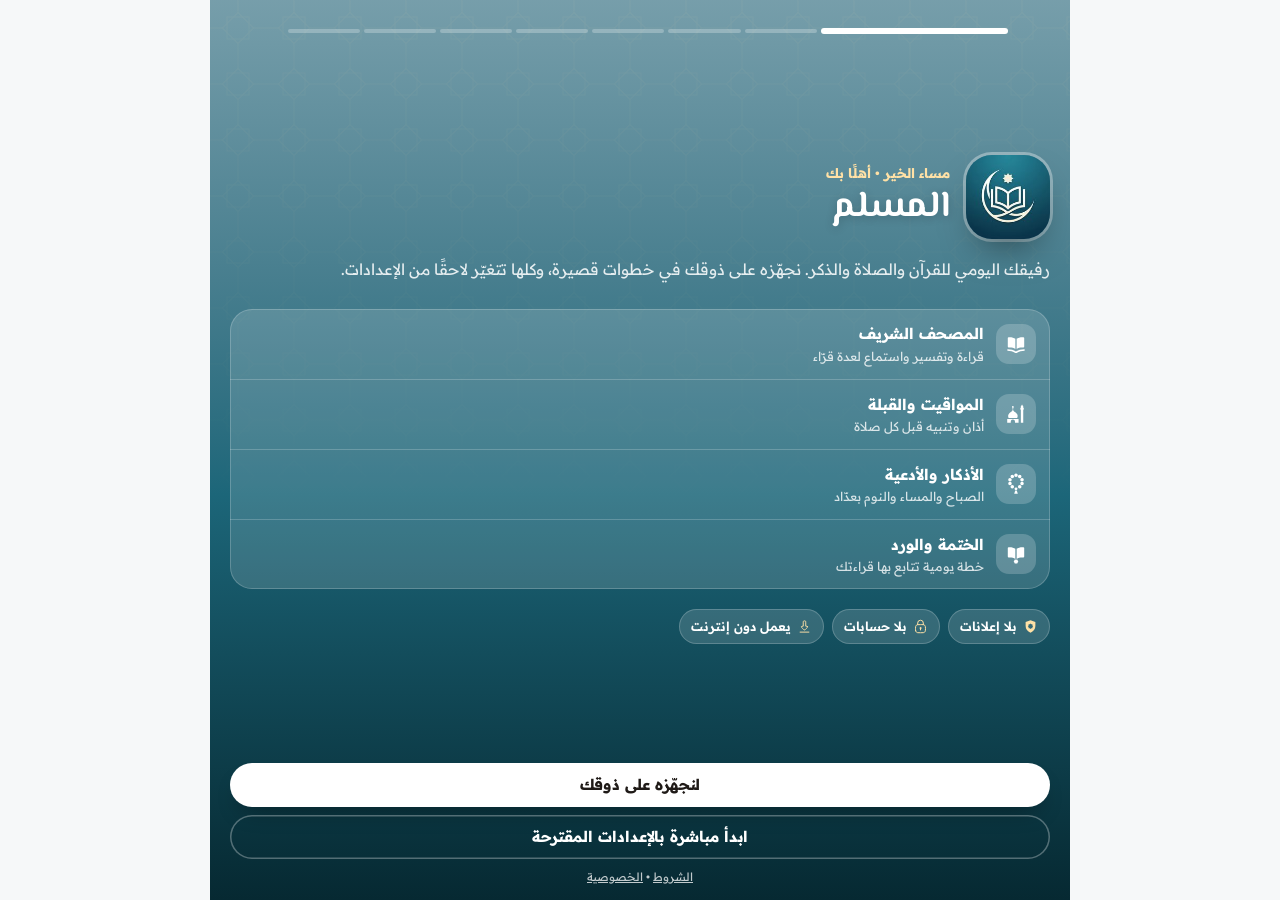
==== commit c3032473: "4.8.0 Co-Authored-By: Claude Sonnet 5.5 <noreply@anthropic.com>" ====
--- a/index.html
+++ b/index.html
@@ -43,7 +43,10 @@
 <link rel="stylesheet" href="css/v2-popup.css">
 <link rel="stylesheet" href="css/v2-tasmee2.css">
 <link rel="stylesheet" href="css/v2-a11y.css">
+<link rel="stylesheet" href="css/v47-tokens.css">
 <link rel="stylesheet" href="css/v3-design.css">
+<link rel="stylesheet" href="css/v47-contrast.css">
+<link rel="stylesheet" href="css/v48-smart.css">
 </head>
 <body>
 <div id="app">
@@ -146,6 +149,7 @@
 <script src="js/v46-wide.js"></script>
 <script src="js/v461-apple.js"></script>
 <script src="js/v462-wdesign.js"></script>
+<script src="js/v48-smart.js"></script>
 <script src="js/v2-polish.js"></script>
 <script src="js/v2-native.js"></script>
 </body>
--- a/css/v2-mosques.css
+++ b/css/v2-mosques.css
@@ -37,7 +37,7 @@
 .mq-sb{display:flex;gap:8px;margin-top:6px}
 .mq-sb .btn{min-width:0;padding-inline:10px}
 /* results */
-.mq-sheet{flex:1;min-height:0;display:flex;flex-direction:column;background:var(--bg);border-radius:26px 26px 0 0;margin-top:-18px;position:relative;z-index:700;box-shadow:0 -10px 26px rgba(0,0,0,.14);padding:8px 16px 0}
+.mq-sheet{flex:1;min-height:0;display:flex;flex-direction:column;background:var(--s0);border-radius:26px 26px 0 0;margin-top:-18px;position:relative;z-index:700;box-shadow:0 -10px 26px rgba(0,0,0,.14);padding:8px 16px 0}
 .mq-grab{width:42px;height:5px;border-radius:3px;background:var(--outline-v,#c4c9cc);margin:0 auto 8px;flex:none}
 .mq-h{display:flex;justify-content:space-between;align-items:center;margin:2px 0 10px;flex:none}
 .mq-gm{display:inline-flex;align-items:center;gap:6px;border:0;background:var(--chip-bg);color:var(--p);font-weight:700;font-size:.82rem;padding:7px 12px;border-radius:999px}
--- a/css/v2-onboard.css
+++ b/css/v2-onboard.css
@@ -193,3 +193,25 @@
 .ob-wel.upd .ob-big{font-size:2.2rem}
 .ob-wel.upd .ob-ul{line-height:1.8;font-size:.86rem}
 .ob-wel.upd .ob-ul li+li{margin-top:6px}
+
+/* 4.6.3 the shorter welcome: language chips, the folded calculation choices, the widget page */
+.ob-langs2{display:flex;flex-wrap:wrap;gap:8px}
+.ob-langs2 .ob-chip.on{color:var(--on-p,#fff)}
+.ob-more{border-radius:20px;background:var(--ob-card);box-shadow:inset 0 0 0 1px var(--ob-line);overflow:hidden}
+.ob-more>summary{display:flex;align-items:center;gap:8px;padding:14px 16px;font-weight:600;font-size:.9rem;cursor:pointer;list-style:none}
+.ob-more>summary::-webkit-details-marker{display:none}
+.ob-more>summary svg{width:18px;height:18px;opacity:.6;transition:transform .25s}
+.ob-more[open]>summary svg{transform:rotate(180deg)}
+.ob-more-b{display:flex;flex-direction:column;gap:8px;padding:0 16px 16px}
+.ob-more-b .ob-lab{margin-top:6px}
+.ob-card .ob-times{margin:4px 0 6px}
+.ob-wd{display:flex;flex-direction:column;align-items:center;gap:10px;padding:6px 0}
+.ob-wd small{opacity:.7;text-align:center;font-size:.78rem}
+.ob-icrow{display:flex;flex-wrap:wrap;gap:8px;justify-content:center}
+.ob-icrow .ob-ic{width:46px;height:46px;border-radius:13px;padding:0;border:0;overflow:hidden;box-shadow:0 0 0 1px var(--ob-line);background:none;transition:transform .2s,box-shadow .2s}
+.ob-icrow .ob-ic img{width:100%;height:100%;object-fit:cover;display:block}
+.ob-icrow .ob-ic.on{box-shadow:0 0 0 3px var(--ic,var(--p));transform:scale(1.06)}
+/* the welcome page: room to breathe now that it is shorter */
+.ob-w2 .ob-w2-top{margin-top:18px}
+.ob-w2 .ob-w2-icon{box-shadow:0 14px 34px -14px rgba(0,0,0,.45)}
+.ob-w2 .ob-w2-list{margin-top:10px}
--- a/css/v47-tokens.css
+++ b/css/v47-tokens.css
@@ -0,0 +1,53 @@
+/* 4.7 design tokens — the spacing, radius, type, shadow and motion values the screens share.
+   Colours are NOT here: they come from the user's accent and theme (js/theme.js → --p, --s0, --on-s …).
+   Loaded before v3-design.css so any screen can use these; older hard-coded values move over a screen at a time. */
+:root{
+  --sp-1:4px;--sp-2:8px;--sp-3:12px;--sp-4:16px;--sp-5:20px;--sp-6:24px;--sp-8:32px;          /* spacing: a 4px grid */
+  --r-sm:12px;--r-md:16px;--r-lg:var(--card-r,22px);--r-xl:var(--hero-r,28px);--r-pill:999px;  /* radius */
+  --fs-xs:.78rem;--fs-sm:.86rem;--fs-md:1rem;--fs-lg:1.15rem;--fs-xl:1.4rem;--fs-2xl:2rem;      /* type (rem: the user's text-size setting still applies); nothing below --fs-xs */
+  --lh-tight:1.3;--lh-body:1.65;
+  --tap:44px;                                                                                    /* the smallest tappable size */
+  --shadow-1:0 1px 2px rgba(0,0,0,.06),0 4px 12px -6px rgba(0,0,0,.12);
+  --shadow-2:0 2px 4px rgba(0,0,0,.06),0 12px 28px -12px rgba(0,0,0,.22);
+  --dur-fast:150ms;--dur:250ms;--dur-slow:400ms;                                                 /* motion */
+}
+html[data-theme=dark],html[data-theme=amoled]{
+  --shadow-1:0 1px 2px rgba(0,0,0,.4),0 4px 12px -6px rgba(0,0,0,.5);
+  --shadow-2:0 2px 4px rgba(0,0,0,.4),0 12px 28px -12px rgba(0,0,0,.6);
+}
+/* first uses: small text never under 12px, tap sizes, and the next prayer read first */
+.tiny{font-size:var(--fs-xs)}
+.small{font-size:var(--fs-sm)}
+.badge{font-size:max(var(--fs-xs),12px)}
+.icon-btn{min-width:var(--tap);min-height:var(--tap)}
+.btn.sm{min-height:var(--tap)}
+/* a control that must stay small keeps its look but gets a full-size hit area */
+.icon-btn.wn-gear,.wn-act,.wn-next,.link{position:relative}
+.icon-btn.wn-gear::after,.wn-act::after,.wn-next::after,.link::after{content:'';position:absolute;inset:50% auto auto 50%;width:max(100%,var(--tap));height:max(100%,var(--tap));transform:translate(-50%,-50%)}
+.prayer-hero .hero-nm .small{font-size:var(--fs-sm);font-weight:500}
+.prayer-hero .nx-n,.prayer-hero .cd{font-size:2.3rem;line-height:var(--lh-tight)}
+.prayer-hero .cd{font-weight:700}
+.prayer-hero .nx-t{font-size:var(--fs-sm);font-weight:500}
+.prayer-hero .hero-bar{height:6px;border-radius:var(--r-pill)}
+.prayer-hero .hero-bar>i{border-radius:inherit}
+.item.ptime .s,.item.ptime .small{text-wrap:balance}
+@media (prefers-reduced-motion:reduce){.prayer-hero *{transition-duration:.01ms!important}}
+
+/* ---- text floor: nothing readable under 12px (found by scanning every page; these classes were 9.6–11.8px) ---- */
+small{font-size:max(.75rem,.83em)}
+.wn-nl,.pl-s,.qx-tt,.trail,.mr-gn,.mr-mn,.sec-t,.sb-ch-g,.hero2-k,.trk-w,.kv-k,.pw-where,.ks-note,.nm-mean,.dl-note,.dl-src,.cl3-bl,.cal-g,.cd-rel,.rn-k,
+.lib-p-s,.lib-sec-s,.lib-m,.lib-tag,.qz-best,.lk-k,.sn-cv-a,.cd-size,.cd-tip,.cd-pre-n,.rq-badge,.dst-tag,.mf-tx,.ts-hero-k,.ch-foot,.tile>span:not(.ti){font-size:max(.75rem,12px)}
+/* chips and pills: 36px tall was under every touch guideline; 40px keeps the rows compact */
+.chip,.dr-pill,.mr-chip,.mq-chip,.dh-tool,.lib-act,.dl-one{min-height:40px}
+.cal-nav,.dl-act,.rord-x,.cb{min-width:40px;min-height:40px}
+
+/* pop-ups (khatma and adhkar share the card): a long text scrolls inside it, so show where it continues — a soft edge that appears only while there is more to scroll */
+.zen-ayah-wrap{background:linear-gradient(var(--z-card) 30%,transparent),linear-gradient(transparent,var(--z-card) 70%) bottom,radial-gradient(farthest-side at 50% 0,rgba(0,0,0,.16),transparent),radial-gradient(farthest-side at 50% 100%,rgba(0,0,0,.16),transparent) bottom;background-repeat:no-repeat;background-size:100% 26px,100% 26px,100% 9px,100% 9px;background-attachment:local,local,scroll,scroll}
+
+/* ---- overflow fixes found by tests/overflow-audit.mjs (320px wide screen with the largest text size) ---- */
+.pg-bar{flex-wrap:wrap;justify-content:center}                           /* «السابق / عشوائي / التالي»: wrap instead of pushing the page sideways */
+.dl-needs{grid-template-columns:repeat(2,minmax(0,1fr))}
+.dl-needs>*{min-width:0;overflow-wrap:anywhere}
+.qp-bar{flex-wrap:wrap}.qp-bar>*{min-width:0}
+.lib-p-n,.ts-dk span{max-width:100%;overflow:hidden;text-overflow:ellipsis;white-space:nowrap}
+.ts-dk{min-width:56px;max-width:100%}
--- a/css/v3-design.css
+++ b/css/v3-design.css
@@ -1339,7 +1339,7 @@
 .wd-item-b{display:flex;flex-direction:column;gap:4px}
 .wd-item-act{flex-wrap:wrap;margin-top:6px}
 .wd-note{line-height:1.8}
-.wd-top{position:sticky;top:0;z-index:3;display:flex;flex-direction:column;align-items:center;gap:10px;padding:14px 0 12px;margin:0 -16px 6px;background:color-mix(in oklab,var(--bg) 92%,transparent);-webkit-backdrop-filter:blur(14px);backdrop-filter:blur(14px);border-bottom:1px solid var(--card-border)}
+.wd-top{position:sticky;top:0;z-index:3;display:flex;flex-direction:column;align-items:center;gap:10px;padding:12px 0 10px;margin:0 0 6px;background:var(--s0);box-shadow:0 0 0 100vmax var(--s0);clip-path:inset(0 -100vmax);border-bottom:1px solid var(--card-border)}
 .wd-stage{min-height:90px;display:flex;align-items:center;justify-content:center;padding:6px 16px;width:100%}
 .wd-szs{width:auto;max-width:calc(100% - 32px)}
 .wd-szs small{opacity:.7;font-size:.72em}
@@ -1355,7 +1355,7 @@
 .wd-tpl{display:flex;flex-wrap:wrap;gap:8px}
 .wd-tplb{display:flex;align-items:center;gap:8px;padding:8px 12px;border-radius:14px;background:var(--card-bg);box-shadow:inset 0 0 0 1px var(--card-border);color:inherit;font:inherit;font-size:.86rem}
 .wd-tplb i{width:18px;height:18px;border-radius:6px;border:2px solid}
-.wd-actions{position:sticky;bottom:0;padding:10px 0 calc(10px + var(--sab,0px));background:linear-gradient(transparent,var(--bg) 30%)}
+.wd-actions{position:sticky;bottom:0;padding:10px 0 calc(10px + var(--sab,0px));background:linear-gradient(transparent,var(--s0) 30%)}
 .wd-code{font:600 1.05rem/1.4 ui-monospace,Menlo,Consolas,monospace;letter-spacing:.02em;padding:14px;border-radius:14px;background:var(--card-bg);box-shadow:inset 0 0 0 1px var(--card-border);text-align:center;word-break:break-all;user-select:all;-webkit-user-select:all;margin-bottom:10px}
 .wd-steps{line-height:2;padding-inline-start:20px;margin:10px 0}
 .wd-ios{display:flex;flex-direction:column;gap:8px;padding:4px 2px 14px}
@@ -1372,3 +1372,5 @@
 .wn-l{margin:4px 0 10px;padding-inline-start:20px;line-height:1.9}
 .wn-l li{margin-bottom:6px}
 .wn-l.old{opacity:.75;font-size:.92em}
+#view-wd-edit .view-body{overflow-x:hidden}
+.wd-stage .wd-frame{max-width:100%}
--- a/css/v47-contrast.css
+++ b/css/v47-contrast.css
@@ -0,0 +1,107 @@
+/* 4.7 contrast fixes — found by tests/contrast.mjs, which measures text against the pixels actually drawn (CSS values cannot see what a gradient,
+   a glass card or a photo makes of the background). Loaded last. Each rule pairs a text colour with the background it really sits on.
+   Rule of thumb used here: on a coloured plate, light theme → --p (dark) with white text; dark theme → --p-deep (defined in v3-design) with white text. */
+
+/* 1. Material skin: a coloured card's plate is the pale container (--pc), but the 4.5.3 rule gave its words the white --on-p → white on pale (1.1:1) */
+html[data-skin=material] .card.accent:not(.hero):not(.prayer-hero) .muted,
+html[data-skin=material] .card.accent:not(.hero):not(.prayer-hero) .small,
+html[data-skin=material] .card.accent:not(.hero):not(.prayer-hero) .tiny{color:color-mix(in oklab,var(--on-pc) 86%,transparent)!important}
+html[data-skin=material] .card.accent:not(.hero):not(.prayer-hero) .bold,
+html[data-skin=material] .card.accent:not(.hero):not(.prayer-hero) .title-font{color:var(--on-pc)!important}
+
+/* 2. The next-prayer card keeps white words, so its plate must be dark: with a picture (any skin) and, in the light theme, also without one (material) */
+html:not([data-theme=dark]):not([data-theme=amoled]) .card.accent:is(.prayer-hero,.hero):has(.hero-photo),
+html[data-skin=material]:not([data-theme=dark]):not([data-theme=amoled]) .card.accent:is(.prayer-hero,.hero){
+  background:linear-gradient(150deg,color-mix(in oklab,var(--p) 78%,#06161b),color-mix(in oklab,var(--p) 52%,#04100f));color:#fff}
+html[data-skin] .prayer-hero .hero-photo::after{content:"";position:absolute;inset:0;background:linear-gradient(180deg,rgba(3,18,23,.3),rgba(3,18,23,.55))}
+html .card.accent.prayer-hero :is(.nx-n,.cd){text-shadow:0 1px 12px rgba(0,0,0,.4)}
+
+/* 3. «المزيد» header: its light corner made the white subtitle pale; the plate now starts from the deep accent */
+.mr-hero{background:radial-gradient(130% 150% at 100% 0%,color-mix(in oklab,var(--p-deep) 88%,#fff) 0%,var(--p-deep) 45%,color-mix(in oklab,var(--p-deep) 70%,#000) 100%)}
+.mr-hero .mr-sub{color:rgba(255,255,255,.95)!important;opacity:1!important}
+
+/* 4. The Quran header and its buttons */
+.qx-hero{background:linear-gradient(150deg,color-mix(in oklab,var(--p-deep) 80%,#000) 0%,color-mix(in oklab,var(--p-deep) 55%,#06231f) 100%)}
+html .qx-hero .qx-k,html .qx-hero .qx-m{color:#fff!important}
+html[data-skin] .qx-hero .btn.tonal,.qx-hero .btn.tonal.qx-listen{background:rgba(255,255,255,.16)!important;color:#fff!important}
+
+/* 5. segmented controls: the chosen segment is a deep plate with white words; the others use the normal secondary text colour */
+html[data-skin] .seg button.on{background:color-mix(in oklab,var(--p-deep) 88%,#000);color:#fff}
+html[data-skin] .seg button:not(.on){color:var(--on-sv);opacity:1}
+
+/* 6. small labels */
+.sur-tr{color:var(--on-sv)!important;opacity:1!important}                                         /* the English surah name: was a mix of two transparencies */
+.badge.gold{color:color-mix(in oklab,var(--gold) 45%,var(--on-s))}
+html[data-theme=dark] .badge.gold,html[data-theme=amoled] .badge.gold{color:color-mix(in oklab,var(--gold) 70%,#fff)}
+.mr-mn{color:color-mix(in oklab,var(--g) 62%,var(--on-s))}
+html[data-theme=dark] .mr-mn,html[data-theme=amoled] .mr-mn{color:color-mix(in oklab,var(--g) 70%,#fff)}
+.item.ptime.now .t{color:var(--p-ink)}
+.ht.next .tiny,.ht.next .muted{color:color-mix(in oklab,var(--on-pc) 84%,transparent)!important}
+
+/* 7. Glass skin, dark: the card was white at 14% over a page that has light glow patches, which made a mid-grey plate (muted words ≈ 2.3:1).
+      A dark under-layer keeps the glass look and gives every word a dark plate. */
+html[data-skin=glass][data-theme=dark],html[data-skin=glass][data-theme=amoled]{
+  --card-bg:linear-gradient(160deg,rgba(255,255,255,.11),rgba(255,255,255,.03)),linear-gradient(rgba(5,11,13,.58),rgba(5,11,13,.58))}
+/* glass, light: the coloured plate's pale corner weakened its white words */
+html[data-skin=glass]:not([data-theme=dark]):not([data-theme=amoled]) .card.accent:not(.hero):not(.prayer-hero){
+  background:linear-gradient(150deg,color-mix(in oklab,var(--p) 94%,#fff),color-mix(in oklab,var(--p) 60%,#000))}
+.mr-hero{background:radial-gradient(130% 150% at 100% 0%,color-mix(in oklab,var(--p-deep) 94%,#fff) 0%,var(--p-deep) 45%,color-mix(in oklab,var(--p-deep) 70%,#000) 100%)}
+.mr-hero .mr-sub{text-shadow:0 1px 3px rgba(0,0,0,.25)}
+html[data-skin] .qx-hero .btn.tonal,.qx-hero .btn.tonal.qx-listen{background:rgba(255,255,255,.12)!important}
+/* 8. glass badges: the skin's own .badge colour (--p on a pale chip) beat the gold/“now” variants and was too light */
+html[data-skin=glass] .badge{color:var(--p-ink,var(--p))}
+html[data-skin=glass][data-theme=dark] .badge,html[data-skin=glass][data-theme=amoled] .badge{color:color-mix(in oklab,var(--p) 72%,#fff)}
+html[data-skin=glass] .badge.gold{color:color-mix(in oklab,var(--gold) 45%,var(--on-s))}
+html[data-skin=glass][data-theme=dark] .badge.gold,html[data-skin=glass][data-theme=amoled] .badge.gold{color:color-mix(in oklab,var(--gold) 70%,#fff)}
+
+/* 9. section pages. Three causes, found by tests/contrast.mjs --views:
+      · teal / gold / green words on their own pale tint (the tint is ~10% of the same colour, so the words need a deeper shade),
+      · white words on the mid-tone banners of a few pages,
+      · words faded with opacity on top of a muted colour. */
+:root{--gold-ink:color-mix(in oklab,var(--gold,#c9a24b) 50%,#000);--ok-ink:color-mix(in oklab,var(--ok,#2e9d6a) 58%,#000)}
+html[data-theme=dark],html[data-theme=amoled]{--gold-ink:color-mix(in oklab,var(--gold,#c9a24b) 80%,#fff);--ok-ink:color-mix(in oklab,var(--ok,#2e9d6a) 70%,#fff)}
+.dh-count b,.dh-top .dh-no,.dh-fadl b,.rq-why b,.gd-n,.kd2-dn,.mf-a .btn.tonal,.kv-today b,.zk2-det>summary,.nf-s,.ts-ay,.lib-av{color:var(--p-ink)}
+.dh-rep,.kv-k,.tj-stars i{color:var(--gold-ink)}
+.badge.ok,.dd-f .badge.ok,.dh-meta .badge.ok,.ad2-meta .badge.ok{color:var(--ok-ink)}
+.cal-c .cal-g{opacity:.85}
+/* banners that carry white words: a uniform dark veil under the words (an inset shadow paints over the background and under the content) */
+.dh-hero,.ch-hero,.ts-hero,.cl3-hero,.ram-hero2{box-shadow:inset 0 0 0 999px rgba(0,0,0,.17)}
+
+/* 10. every selected chip: white words on a gradient whose pale end was ≈ 3:1 (≈ 20 pages share this one rule) */
+html[data-skin] .chip.on,html[data-skin] .sb-ch.on{background:color-mix(in oklab,var(--p-deep) 88%,#000);color:#fff}
+html[data-skin] .sb-ch.on .sb-ch-g{color:#fff}
+/* banner sub-titles were drawn at 86% opacity on a mid-tone plate */
+.dh-hs,.dl-hs,.ch-hs{opacity:1!important;color:rgba(255,255,255,.96)}
+.dh-hero{box-shadow:inset 0 0 0 999px rgba(0,0,0,.26)}
+.nf-s{opacity:.9}
+html:not([data-theme=dark]):not([data-theme=amoled]) .kd2-big b{color:color-mix(in oklab,#e08e0b 55%,#000)}
+.qp-sub{opacity:1}
+
+/* 11. glass skin, dark theme (measured with the GPU on, so the frosted glass is drawn like on a phone) */
+html[data-skin=glass][data-theme=dark] .seg button:not(.on),html[data-skin=glass][data-theme=amoled] .seg button:not(.on){color:var(--on-s);opacity:.92}
+html[data-skin=glass][data-theme=dark] .badge.gold,html[data-skin=glass][data-theme=amoled] .badge.gold{background:rgba(0,0,0,.34);color:color-mix(in oklab,var(--gold) 62%,#fff)}
+html[data-skin=glass][data-theme=dark] .page-top .sub,html[data-skin=glass][data-theme=amoled] .page-top .sub{color:var(--on-s);opacity:.9}
+html[data-skin=glass] .card.accent:not(.hero):not(.prayer-hero) :is(.muted,.small,.tiny){color:color-mix(in oklab,var(--on-p) 92%,transparent)!important}
+html[data-skin=glass][data-theme=dark] .pl-chip .pl-s,html[data-skin=glass][data-theme=amoled] .pl-chip .pl-s{color:var(--on-s);opacity:.85}
+/* banners: one corner radius (the pages had 22, 24, 30 and 32 beside the usual 28) */
+.nm-hero,.ram-hero2,.dr-hero,.tj-hero,.kd2-hero,.oc-hero,.nfx-hero,.lk-hero,.pops-hero,.cl3-hero{border-radius:var(--hero-r,28px)}
+.qx-h.section-h,.section-h.qx-h{font-size:1.02rem}
+/* weekday names: the 7 share a narrow grid, so their size follows the screen and not the text-size setting (loaded last: v3-design sets .cl3 .cal-dow) */
+.cl3 .cal-dow,.cal-dow{font-size:clamp(9.5px,3.2vw,12px)}
+
+/* 12. long words and long labels (German, Turkish, French… and the largest text size on a 320px screen): text may break inside a word rather than leave its box.
+       overflow-wrap:anywhere only acts when a word would otherwise overflow, and it lets boxes shrink below their longest word. */
+#app,#sheet-root,.pop-root{overflow-wrap:anywhere;hyphens:auto;-webkit-hyphens:auto}
+button>span,button>b,button>small,.tile>span,.chip,.badge,.item>.grow,.card .grow{min-width:0}
+/* single-line labels that must stay on one line end in an ellipsis instead of spilling */
+.dh-tool>span,.lib-p-s,.lib-sec-t,.lib-sec-s,.sb-tool>span,.lk-th>b,.bg-t>span,.sb-ch-t,.dl-qk>b,.mr-st>span,.sec-t{max-width:100%;overflow:hidden;text-overflow:ellipsis}
+.dh-tool,.lib-p,.lib-sec,.sb-tool,.lk-th,.bg-t,.dl-qk,.mr-st{min-width:0}
+.dua-tint,.kd2-tile{min-width:0;overflow:hidden}
+.topic-grid{grid-template-columns:repeat(2,minmax(0,1fr))}
+.topic-grid>*{min-width:0}
+.kd2-grid>*,.dl-quick>*,.lib-secs>*,.lib-pgrid>*,.bg-grid>*,.mr-sgrid>*,.nm-grid>*{min-width:0}
+/* a button in a row of actions may wrap onto two lines when its label is long */
+.row-flex.gap-s>.btn,.cd-bar>.btn{white-space:normal;height:auto;min-height:var(--tap,44px);line-height:1.3;padding-block:6px}
+
+/* 13. weekday names are translated after they are drawn, so the 3-letter cut in calendar.js cannot see them: one column holds what fits, the rest ends in an ellipsis (the full name is in the title) */
+.cal-dow{min-width:0;overflow:hidden;text-overflow:ellipsis;white-space:nowrap;text-align:center}
--- a/css/v48-smart.css
+++ b/css/v48-smart.css
@@ -0,0 +1,15 @@
+/* 4.8: the time card, the khatma ring, the calm reading mode */
+.smart-card{display:flex;align-items:center;gap:14px;width:100%;text-align:start;margin-top:12px;min-height:72px}
+.smart-card .grow{min-width:0}
+.smart-card .grow>*{overflow-wrap:anywhere}
+.smart-ic{flex:none;width:44px;height:44px;border-radius:14px;display:grid;place-items:center;background:var(--pc);color:var(--on-pc)}
+.smart-ic svg{width:24px;height:24px}
+.smart-go{flex:none;opacity:.55;display:grid;place-items:center}
+.smart-go svg{width:20px;height:20px}
+.smart-mush{display:grid;place-items:center;color:var(--p-ink,var(--p))}
+.smart-mush svg{width:22px;height:22px}
+.kh-ring .ring{flex:none}
+html[dir=rtl] .smart-go svg{transform:scaleX(-1)}
+/* calm reading: a warm veil that lets the touches through */
+.reader .rd-calm{position:absolute;inset:0;pointer-events:none;z-index:30;background:linear-gradient(180deg,rgba(255,168,64,.55),rgba(255,138,32,.62));mix-blend-mode:multiply;transition:opacity 1.2s ease}
+.reader.calm .rd-main{transition:filter 1.2s ease}
